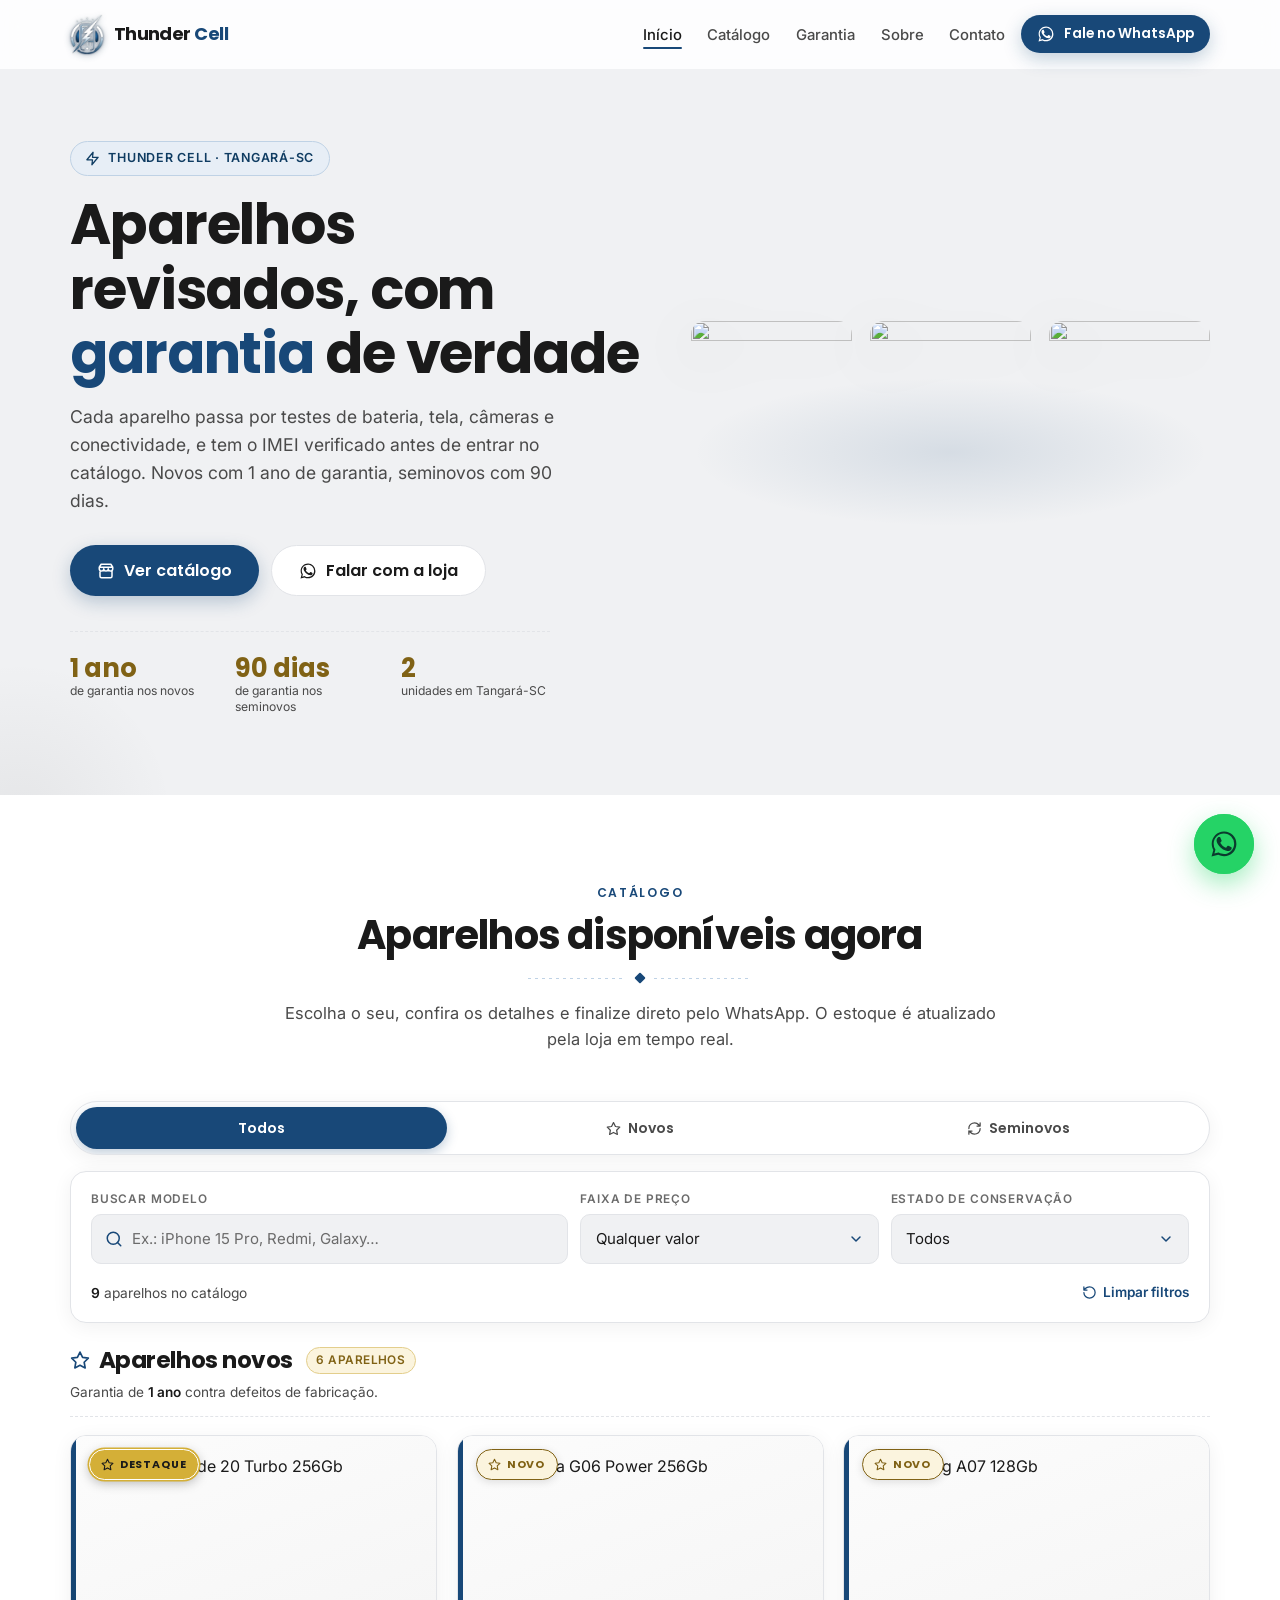
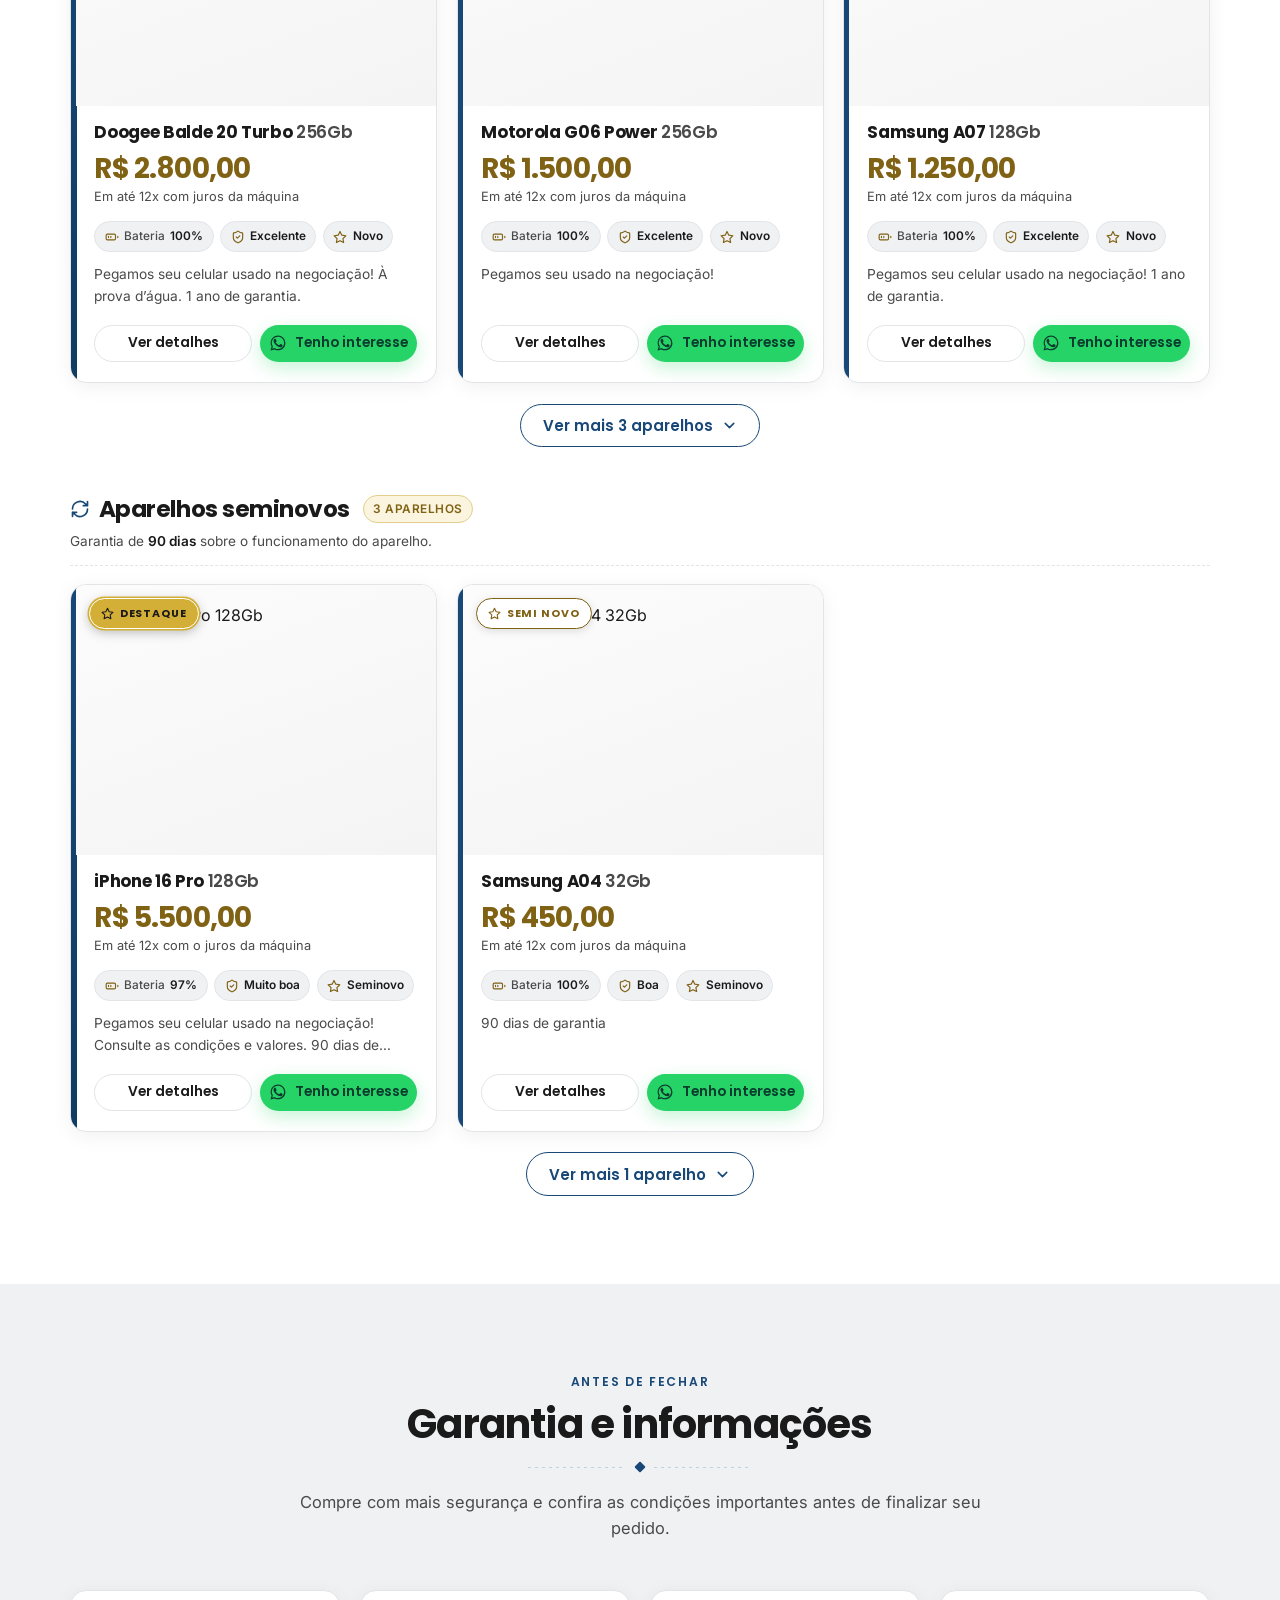
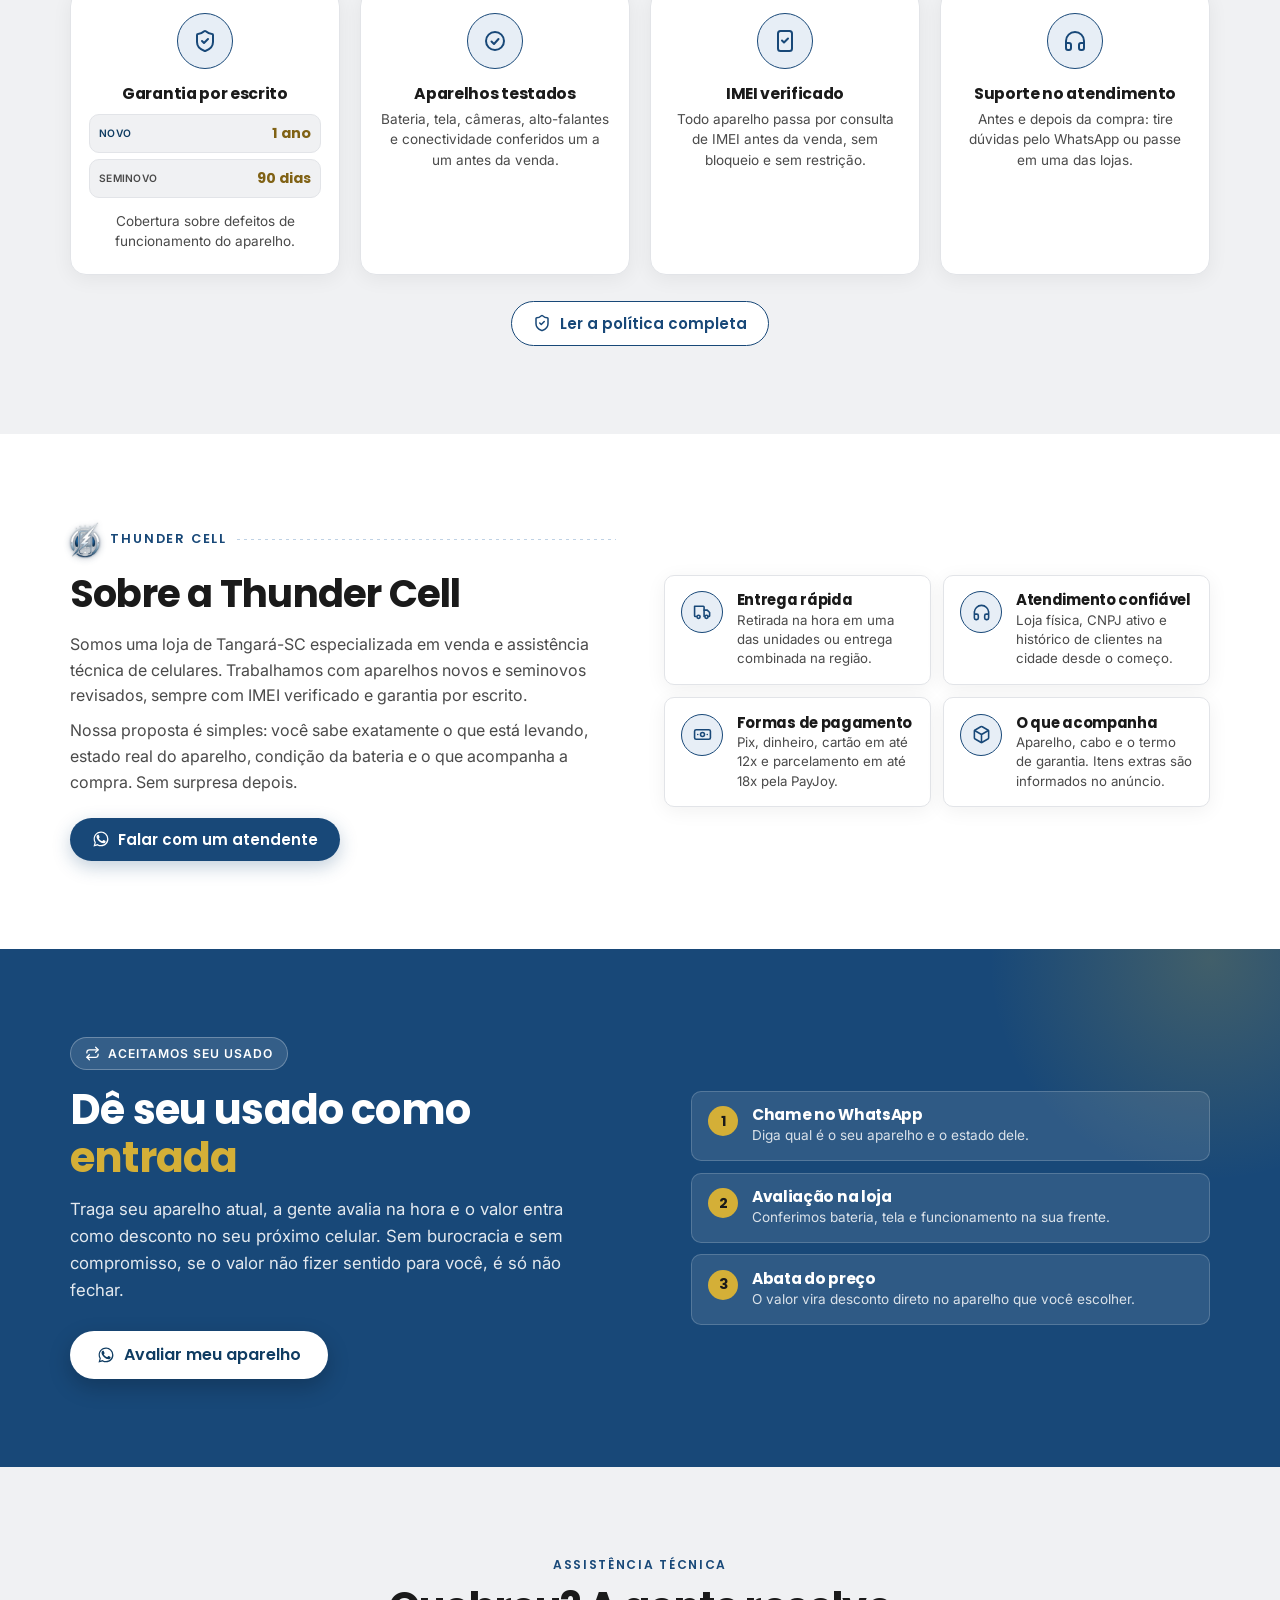
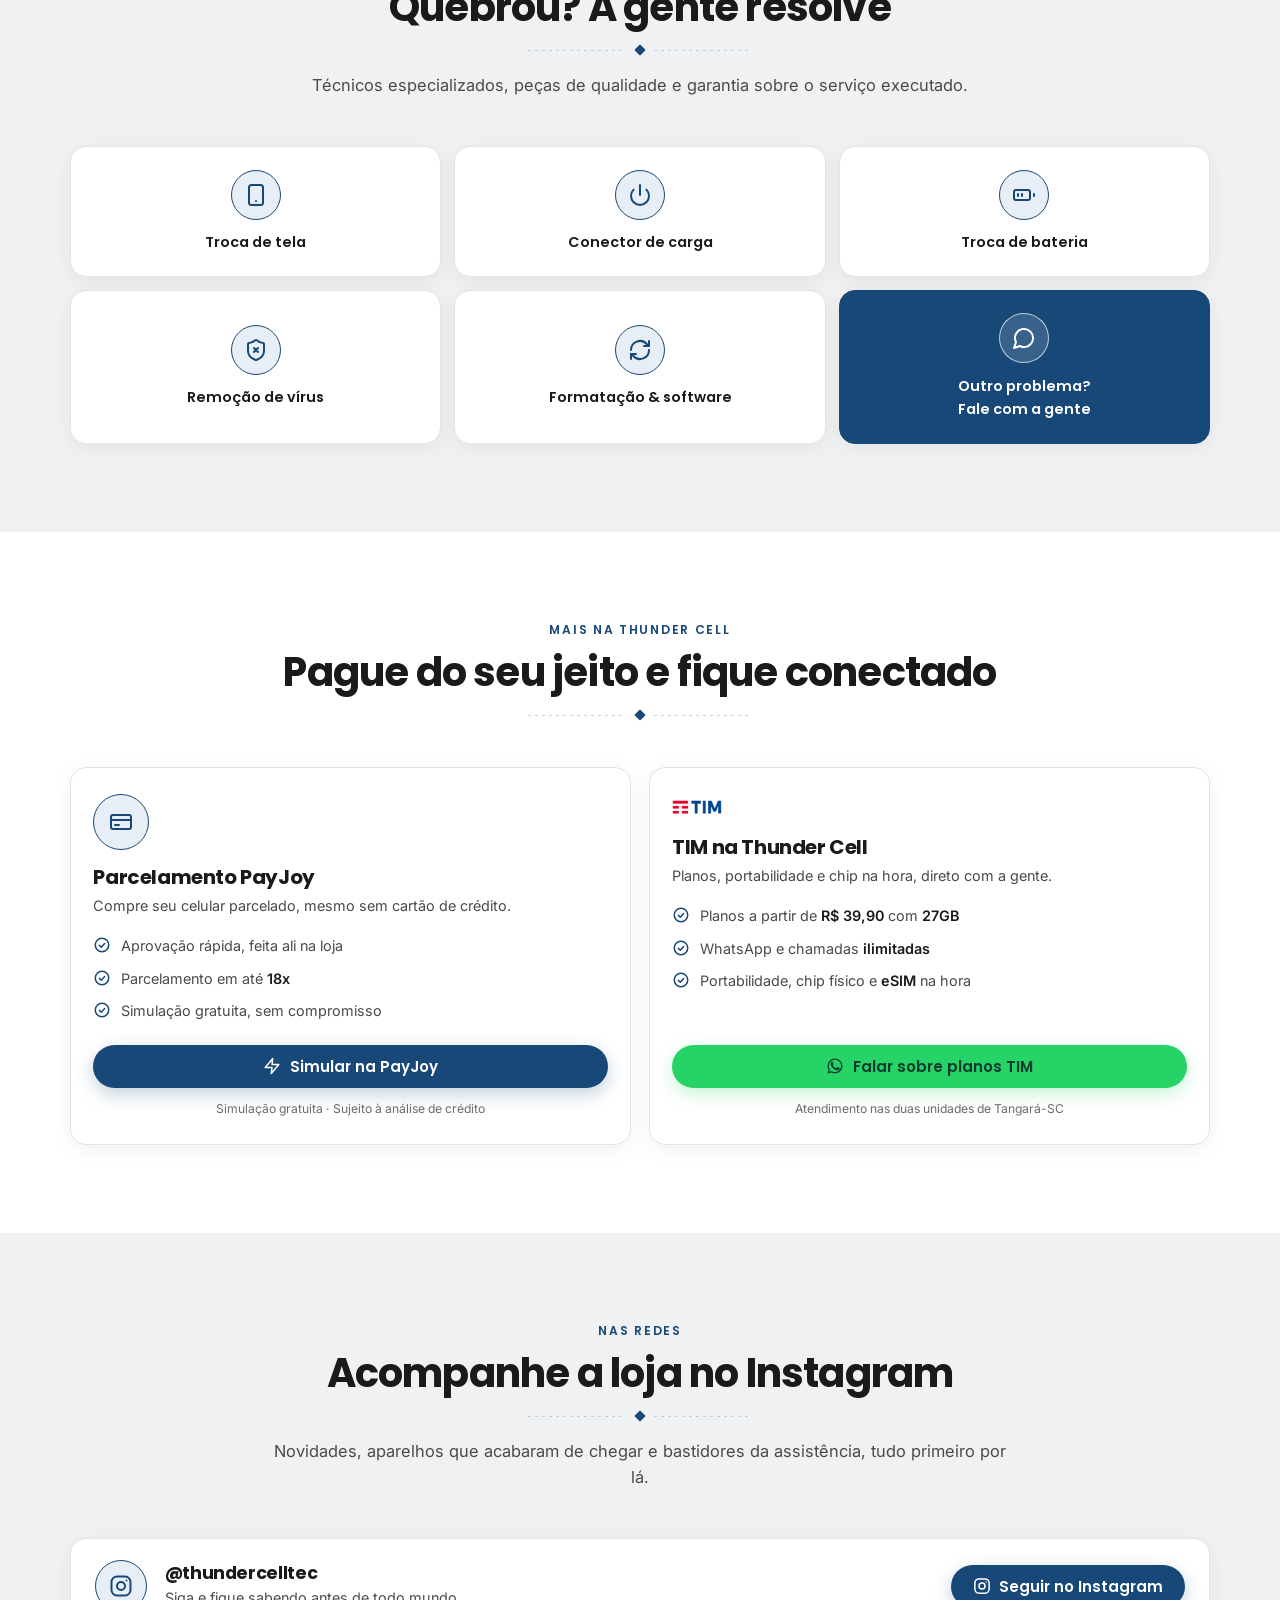
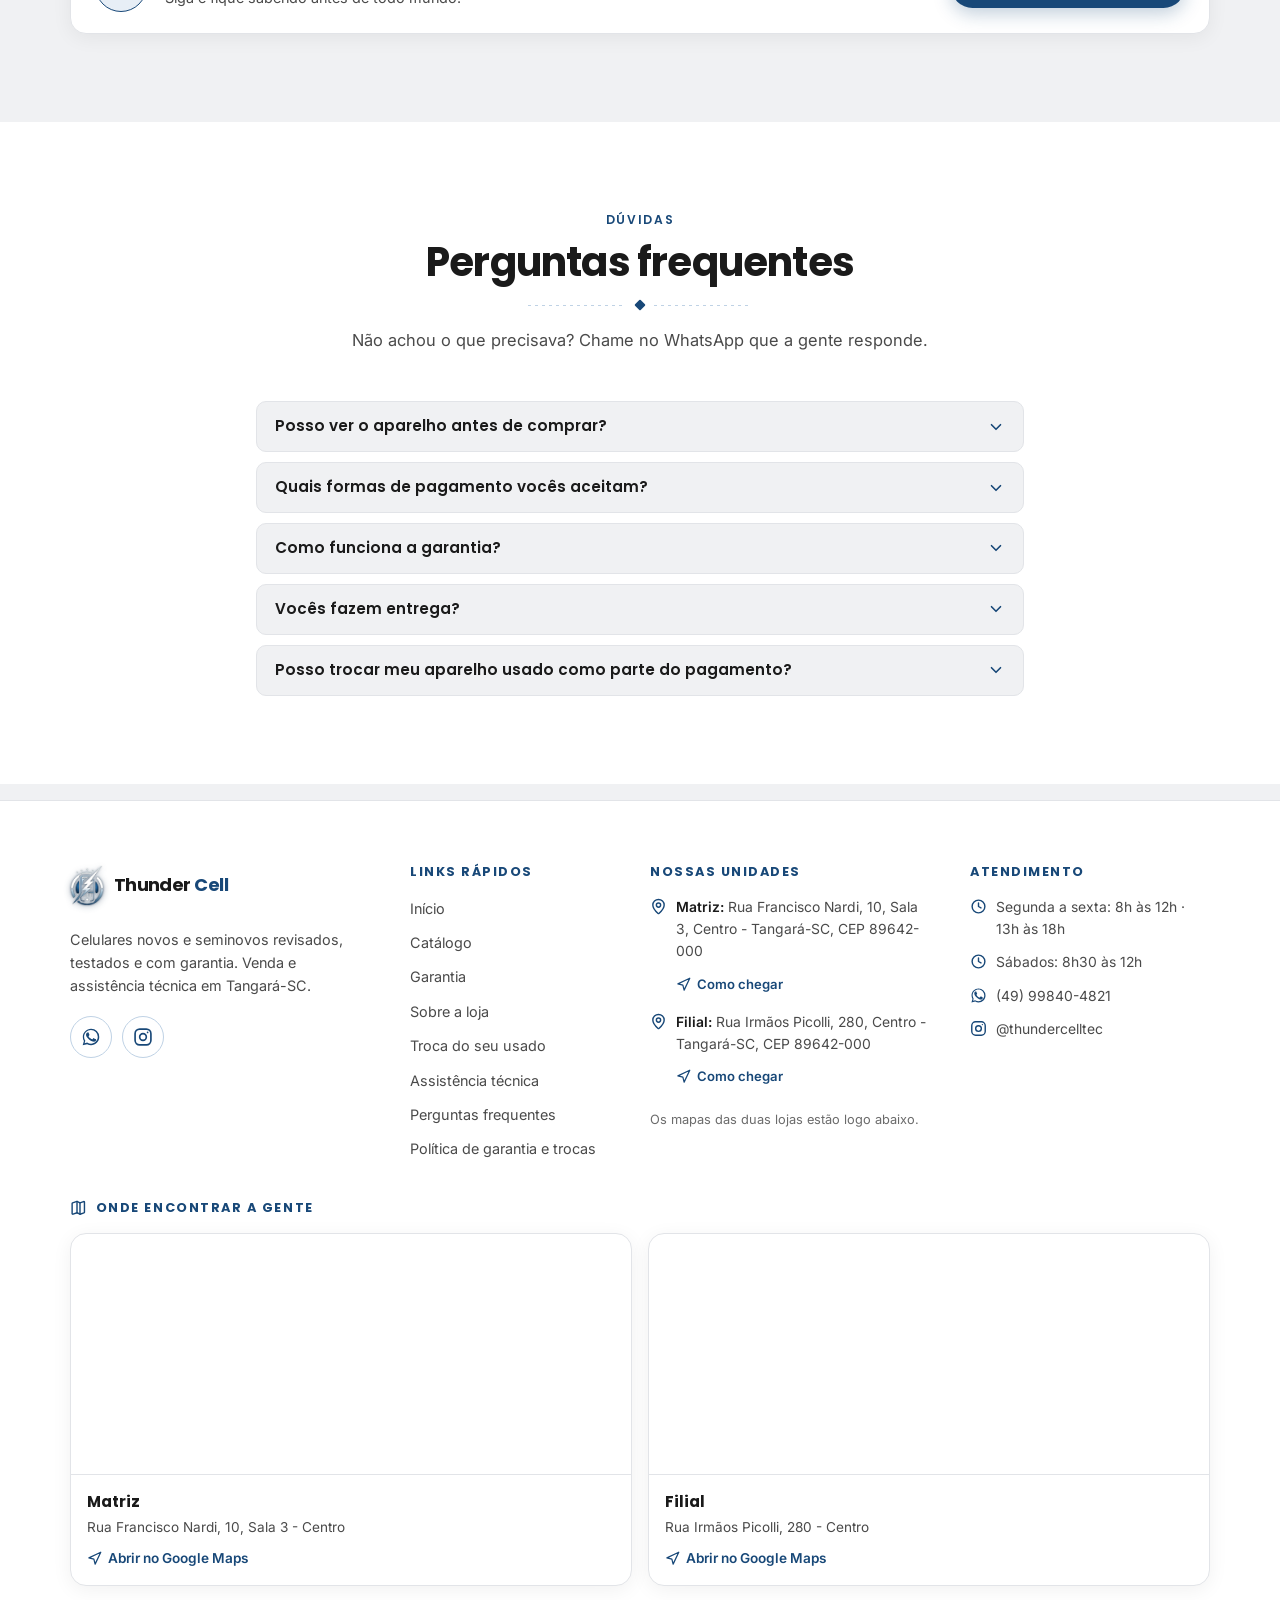
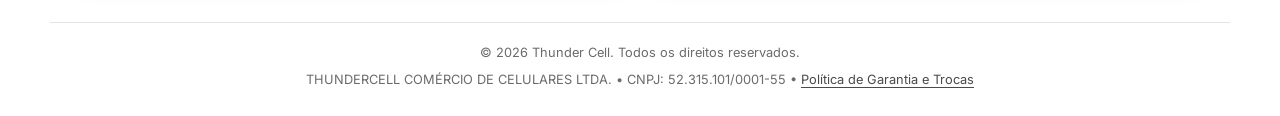
==== index.html @ 08b73479 "imagem aparecendo" ====
<!DOCTYPE html>
<html lang="pt-BR">
<head>
    <meta charset="UTF-8" />
    <meta name="viewport" content="width=device-width, initial-scale=1.0" />

    <!-- Google tag (gtag.js) — Google Analytics -->
    <script async src="https://www.googletagmanager.com/gtag/js?id=G-RCVMPJS6LT"></script>
    <script>
        window.dataLayer = window.dataLayer || [];
        function gtag(){dataLayer.push(arguments);}
        gtag('js', new Date());
        gtag('config', 'G-RCVMPJS6LT');
    </script>

    <title>Thunder Cell | Celulares novos e seminovos com garantia, Tangará-SC</title>
    <meta name="description" content="Catálogo da Thunder Cell: celulares novos com 1 ano de garantia e seminovos com 90 dias, todos testados e com IMEI verificado. Atendimento pelo WhatsApp em Tangará-SC." />
    <link rel="canonical" href="https://thundercell.netlify.app/" />

    <link rel="icon" type="image/png" href="assets/img/favicon.png" />
    <link rel="apple-touch-icon" href="assets/img/apple-touch-icon.png" />
    <meta name="theme-color" content="#184878" />

    <!-- Open Graph: preview do link ao compartilhar no WhatsApp/Instagram -->
    <meta property="og:type" content="website" />
    <meta property="og:url" content="https://thundercell.netlify.app/" />
    <meta property="og:title" content="Thunder Cell | Celulares novos e seminovos com garantia" />
    <meta property="og:description" content="Aparelhos testados um a um, com IMEI verificado e garantia: 1 ano nos novos, 90 dias nos seminovos. Tangará-SC." />
    <meta property="og:image" content="https://thundercell.netlify.app/assets/img/og-cover.jpg" />
    <meta property="og:image:width" content="1200" />
    <meta property="og:image:height" content="630" />
    <meta property="og:locale" content="pt_BR" />
    <meta property="og:site_name" content="Thunder Cell" />
    <meta name="twitter:card" content="summary_large_image" />

    <!-- Duas famílias apenas: Poppins nos títulos, Inter no texto de apoio.
         `display=swap` evita tela em branco enquanto a fonte baixa. -->
    <link rel="preconnect" href="https://fonts.googleapis.com" />
    <link rel="preconnect" href="https://fonts.gstatic.com" crossorigin />
    <link href="https://fonts.googleapis.com/css2?family=Poppins:wght@500;600;700&family=Inter:wght@400;500;600&display=swap" rel="stylesheet" />

    <link rel="stylesheet" href="assets/css/style.css" />

    <!-- Liga as animações de entrada. Fica inline e antes do CSS ser aplicado
         ao corpo para não haver "flash" — e, sem JavaScript, a classe nunca
         entra e todo o conteúdo aparece normalmente (ver `.js .reveal`). -->
    <script>document.documentElement.classList.add('js');</script>

    <!-- Dados estruturados (SEO local): as duas unidades da loja -->
    <script type="application/ld+json">
    {
        "@context": "https://schema.org",
        "@graph": [
            {
                "@type": "Store",
                "@id": "https://thundercell.netlify.app/#matriz",
                "name": "Thunder Cell - Matriz",
                "url": "https://thundercell.netlify.app/",
                "image": "https://thundercell.netlify.app/assets/img/logo.png",
                "logo": "https://thundercell.netlify.app/assets/img/logo.png",
                "telephone": "+5549998404821",
                "sameAs": ["https://www.instagram.com/thundercelltec"],
                "address": {
                    "@type": "PostalAddress",
                    "streetAddress": "Rua Francisco Nardi, 10, Sala 3, Centro",
                    "addressLocality": "Tangará",
                    "addressRegion": "SC",
                    "postalCode": "89642-000",
                    "addressCountry": "BR"
                },
                "openingHoursSpecification": [
                    { "@type": "OpeningHoursSpecification", "dayOfWeek": ["Monday", "Tuesday", "Wednesday", "Thursday", "Friday"], "opens": "08:00", "closes": "12:00" },
                    { "@type": "OpeningHoursSpecification", "dayOfWeek": ["Monday", "Tuesday", "Wednesday", "Thursday", "Friday"], "opens": "13:00", "closes": "18:00" },
                    { "@type": "OpeningHoursSpecification", "dayOfWeek": "Saturday", "opens": "08:30", "closes": "12:00" }
                ]
            },
            {
                "@type": "Store",
                "@id": "https://thundercell.netlify.app/#filial",
                "name": "Thunder Cell - Filial",
                "url": "https://thundercell.netlify.app/",
                "image": "https://thundercell.netlify.app/assets/img/logo.png",
                "logo": "https://thundercell.netlify.app/assets/img/logo.png",
                "telephone": "+5549998404821",
                "sameAs": ["https://www.instagram.com/thundercelltec"],
                "address": {
                    "@type": "PostalAddress",
                    "streetAddress": "Rua Irmãos Picolli, 280, Centro",
                    "addressLocality": "Tangará",
                    "addressRegion": "SC",
                    "postalCode": "89642-000",
                    "addressCountry": "BR"
                },
                "openingHoursSpecification": [
                    { "@type": "OpeningHoursSpecification", "dayOfWeek": ["Monday", "Tuesday", "Wednesday", "Thursday", "Friday"], "opens": "08:00", "closes": "12:00" },
                    { "@type": "OpeningHoursSpecification", "dayOfWeek": ["Monday", "Tuesday", "Wednesday", "Thursday", "Friday"], "opens": "13:00", "closes": "18:00" },
                    { "@type": "OpeningHoursSpecification", "dayOfWeek": "Saturday", "opens": "08:30", "closes": "12:00" }
                ]
            }
        ]
    }
    </script>

    <!-- Perguntas frequentes: habilita o resultado rico do Google.
         Precisa espelhar exatamente o texto visível da seção #faq. -->
    <script type="application/ld+json">
    {
        "@context": "https://schema.org",
        "@type": "FAQPage",
        "mainEntity": [
            {
                "@type": "Question",
                "name": "Posso ver o aparelho antes de comprar?",
                "acceptedAnswer": {
                    "@type": "Answer",
                    "text": "Pode, e a gente faz questão. Temos duas lojas no centro de Tangará: você testa o aparelho, confere a bateria, a tela e as câmeras antes de fechar. Se preferir, mande mensagem antes para separarmos o modelo que você quer ver."
                }
            },
            {
                "@type": "Question",
                "name": "Quais formas de pagamento vocês aceitam?",
                "acceptedAnswer": {
                    "@type": "Answer",
                    "text": "Pix, dinheiro e cartão em até 12x. Também trabalhamos com a PayJoy, que parcela em até 18x mesmo para quem não tem cartão de crédito, a aprovação é feita ali na loja."
                }
            },
            {
                "@type": "Question",
                "name": "Como funciona a garantia?",
                "acceptedAnswer": {
                    "@type": "Answer",
                    "text": "Aparelhos novos têm 1 ano de garantia contra defeitos de fabricação. Seminovos têm 90 dias sobre o funcionamento. Todo aparelho passa por testes e verificação de IMEI antes da venda."
                }
            },
            {
                "@type": "Question",
                "name": "Vocês fazem entrega?",
                "acceptedAnswer": {
                    "@type": "Answer",
                    "text": "Sim, entregamos em Tangará e região, combinamos o prazo e a forma no WhatsApp. Você também pode retirar na hora em qualquer uma das duas unidades."
                }
            },
            {
                "@type": "Question",
                "name": "Posso trocar meu aparelho usado como parte do pagamento?",
                "acceptedAnswer": {
                    "@type": "Answer",
                    "text": "Pode. A gente avalia seu aparelho na loja e o valor entra como desconto no novo. A avaliação é gratuita e sem compromisso."
                }
            }
        ]
    }
    </script>

    <!-- Dados estruturados dos produtos: gerados por scripts/build-catalog.js -->
    <!-- BUILD:JSONLD-START -->
    <script type="application/ld+json">
[
    {
        "@context": "https://schema.org",
        "@type": "Product",
        "name": "Doogee Balde 20 Turbo 256Gb",
        "description": "Pegamos seu celular usado na negociação! \nÀ prova d’água.\n1 ano de garantia.",
        "image": [
            "https://res.cloudinary.com/ecryyjxy/image/upload/e_background_removal/f_auto,q_auto,c_limit,w_1200/v1787315558/thundercell-produtos/ovgtqkvy4zrlqtvcyad9.jpg"
        ],
        "offers": {
            "@type": "Offer",
            "price": "2800.00",
            "priceCurrency": "BRL",
            "availability": "https://schema.org/InStock",
            "itemCondition": "https://schema.org/NewCondition",
            "url": "https://thundercell.netlify.app/#catalogo",
            "seller": {
                "@type": "Store",
                "name": "Thunder Cell"
            }
        }
    },
    {
        "@context": "https://schema.org",
        "@type": "Product",
        "name": "iPhone 16 Pro 128Gb",
        "description": "Pegamos seu celular usado na negociação! Consulte as condições e valores.\n90 dias de garantia.",
        "image": [
            "https://res.cloudinary.com/ecryyjxy/image/upload/e_background_removal/f_auto,q_auto,c_limit,w_1200/v1787314554/thundercell-produtos/vrcx2x9p2zb4weoyshtj.jpg"
        ],
        "offers": {
            "@type": "Offer",
            "price": "5500.00",
            "priceCurrency": "BRL",
            "availability": "https://schema.org/InStock",
            "itemCondition": "https://schema.org/UsedCondition",
            "url": "https://thundercell.netlify.app/#catalogo",
            "seller": {
                "@type": "Store",
                "name": "Thunder Cell"
            }
        }
    },
    {
        "@context": "https://schema.org",
        "@type": "Product",
        "name": "Motorola G06 Power 256Gb",
        "description": "Pegamos seu usado na negociação!",
        "image": [
            "https://res.cloudinary.com/ecryyjxy/image/upload/e_background_removal/f_auto,q_auto,c_limit,w_1200/v1787667707/thundercell-produtos/eoe1tffzoqmo02j9f52b.webp"
        ],
        "offers": {
            "@type": "Offer",
            "price": "1500.00",
            "priceCurrency": "BRL",
            "availability": "https://schema.org/InStock",
            "itemCondition": "https://schema.org/NewCondition",
            "url": "https://thundercell.netlify.app/#catalogo",
            "seller": {
                "@type": "Store",
                "name": "Thunder Cell"
            }
        }
    },
    {
        "@context": "https://schema.org",
        "@type": "Product",
        "name": "Samsung A04 32Gb",
        "description": "90 dias de garantia",
        "image": [
            "https://res.cloudinary.com/ecryyjxy/image/upload/e_background_removal/f_auto,q_auto,c_limit,w_1200/v1787316227/thundercell-produtos/lowvi8ysrwihzw2f0idw.jpg"
        ],
        "offers": {
            "@type": "Offer",
            "price": "450.00",
            "priceCurrency": "BRL",
            "availability": "https://schema.org/InStock",
            "itemCondition": "https://schema.org/UsedCondition",
            "url": "https://thundercell.netlify.app/#catalogo",
            "seller": {
                "@type": "Store",
                "name": "Thunder Cell"
            }
        }
    },
    {
        "@context": "https://schema.org",
        "@type": "Product",
        "name": "Motorola One Fusion 128",
        "description": "90 dias de garantia.",
        "image": [
            "https://res.cloudinary.com/ecryyjxy/image/upload/e_background_removal/f_auto,q_auto,c_limit,w_1200/v1787316140/thundercell-produtos/dpmebfjjrgp3ijnx8bqd.jpg"
        ],
        "offers": {
            "@type": "Offer",
            "price": "700.00",
            "priceCurrency": "BRL",
            "availability": "https://schema.org/InStock",
            "itemCondition": "https://schema.org/UsedCondition",
            "url": "https://thundercell.netlify.app/#catalogo",
            "seller": {
                "@type": "Store",
                "name": "Thunder Cell"
            }
        }
    },
    {
        "@context": "https://schema.org",
        "@type": "Product",
        "name": "Samsung A07 128Gb",
        "description": "Pegamos seu celular usado na negociação!\n1 ano de garantia.",
        "image": [
            "https://res.cloudinary.com/ecryyjxy/image/upload/e_background_removal/f_auto,q_auto,c_limit,w_1200/v1787316003/thundercell-produtos/t9g3jwinglt903cwzey3.jpg"
        ],
        "offers": {
            "@type": "Offer",
            "price": "1250.00",
            "priceCurrency": "BRL",
            "availability": "https://schema.org/InStock",
            "itemCondition": "https://schema.org/NewCondition",
            "url": "https://thundercell.netlify.app/#catalogo",
            "seller": {
                "@type": "Store",
                "name": "Thunder Cell"
            }
        }
    },
    {
        "@context": "https://schema.org",
        "@type": "Product",
        "name": "Samsung A17 128Gb",
        "description": "Pegamos seu celular usado na negociação!\n1 ano de garantia.",
        "image": [
            "https://res.cloudinary.com/ecryyjxy/image/upload/e_background_removal/f_auto,q_auto,c_limit,w_1200/v1787315923/thundercell-produtos/nzvdchkg1teldbdi2o8q.jpg"
        ],
        "offers": {
            "@type": "Offer",
            "price": "1500.00",
            "priceCurrency": "BRL",
            "availability": "https://schema.org/InStock",
            "itemCondition": "https://schema.org/NewCondition",
            "url": "https://thundercell.netlify.app/#catalogo",
            "seller": {
                "@type": "Store",
                "name": "Thunder Cell"
            }
        }
    },
    {
        "@context": "https://schema.org",
        "@type": "Product",
        "name": "Redmi A7 Pro 128Gb",
        "description": "Pegamos seu celular usado na negociação!\n1 ano de garantia.",
        "image": [
            "https://res.cloudinary.com/ecryyjxy/image/upload/e_background_removal/f_auto,q_auto,c_limit,w_1200/v1787315798/thundercell-produtos/blbdfakeld00bnufreg7.webp"
        ],
        "offers": {
            "@type": "Offer",
            "price": "1450.00",
            "priceCurrency": "BRL",
            "availability": "https://schema.org/InStock",
            "itemCondition": "https://schema.org/NewCondition",
            "url": "https://thundercell.netlify.app/#catalogo",
            "seller": {
                "@type": "Store",
                "name": "Thunder Cell"
            }
        }
    },
    {
        "@context": "https://schema.org",
        "@type": "Product",
        "name": "Redmi 15 256Gb",
        "description": "Pegamos seu celular usado na negociação!\n1 ano de garantia.",
        "image": [
            "https://res.cloudinary.com/ecryyjxy/image/upload/e_background_removal/f_auto,q_auto,c_limit,w_1200/v1787314392/thundercell-produtos/m01fmj32exoerpbiinde.jpg"
        ],
        "offers": {
            "@type": "Offer",
            "price": "2000.00",
            "priceCurrency": "BRL",
            "availability": "https://schema.org/InStock",
            "itemCondition": "https://schema.org/NewCondition",
            "url": "https://thundercell.netlify.app/#catalogo",
            "seller": {
                "@type": "Store",
                "name": "Thunder Cell"
            }
        }
    }
]
    </script>
<!-- BUILD:JSONLD-END -->
</head>
<body>

<a class="skip-link" href="#catalogo">Pular para o catálogo</a>

<!-- =====================================================================
     Biblioteca de ícones em SVG (contorno).
     Ficam inline para não depender de nenhuma CDN de fonte de ícones:
     menos requisições, menos peso e o ícone nunca "pisca" antes de carregar.
     Uso: <svg class="icon"><use href="#i-nome"></use></svg>
     ===================================================================== -->
<svg xmlns="http://www.w3.org/2000/svg" style="display:none" aria-hidden="true">
    <defs>
        <!-- Todos os ícones herdam o traço; a cor vem do CSS (currentColor) -->
        <g id="stroke-defaults"></g>
    </defs>
    <symbol id="i-bolt" viewBox="0 0 24 24" fill="none" stroke="currentColor" stroke-width="2" stroke-linecap="round" stroke-linejoin="round"><path d="M13 2 3 14h9l-1 8 10-12h-9l1-8Z"/></symbol>
    <symbol id="i-menu" viewBox="0 0 24 24" fill="none" stroke="currentColor" stroke-width="2" stroke-linecap="round"><path d="M4 6h16M4 12h16M4 18h16"/></symbol>
    <symbol id="i-close" viewBox="0 0 24 24" fill="none" stroke="currentColor" stroke-width="2" stroke-linecap="round"><path d="M18 6 6 18M6 6l12 12"/></symbol>
    <symbol id="i-search" viewBox="0 0 24 24" fill="none" stroke="currentColor" stroke-width="2" stroke-linecap="round" stroke-linejoin="round"><circle cx="11" cy="11" r="8"/><path d="m21 21-4.3-4.3"/></symbol>
    <symbol id="i-search-x" viewBox="0 0 24 24" fill="none" stroke="currentColor" stroke-width="1.8" stroke-linecap="round" stroke-linejoin="round"><circle cx="11" cy="11" r="8"/><path d="m13.5 8.5-5 5M8.5 8.5l5 5M21 21l-4.3-4.3"/></symbol>
    <symbol id="i-star" viewBox="0 0 24 24" fill="none" stroke="currentColor" stroke-width="2" stroke-linecap="round" stroke-linejoin="round"><path d="M12 2.5 15.1 8.8l6.9 1-5 4.9 1.2 6.8-6.2-3.2-6.2 3.2L7 14.7l-5-4.9 6.9-1L12 2.5Z"/></symbol>
    <symbol id="i-battery" viewBox="0 0 24 24" fill="none" stroke="currentColor" stroke-width="2" stroke-linecap="round" stroke-linejoin="round"><rect x="2" y="7" width="16" height="10" rx="2"/><path d="M22 11v2M6 11v2M10 11v2"/></symbol>
    <symbol id="i-shield" viewBox="0 0 24 24" fill="none" stroke="currentColor" stroke-width="2" stroke-linecap="round" stroke-linejoin="round"><path d="M20 13c0 5-3.5 7.5-7.66 8.95a1 1 0 0 1-.67 0C7.5 20.5 4 18 4 13V6a1 1 0 0 1 1-1c2 0 4.5-1.2 6.24-2.72a1.17 1.17 0 0 1 1.52 0C14.51 3.81 17 5 19 5a1 1 0 0 1 1 1Z"/><path d="m9 12 2 2 4-4"/></symbol>
    <symbol id="i-clock" viewBox="0 0 24 24" fill="none" stroke="currentColor" stroke-width="2" stroke-linecap="round" stroke-linejoin="round"><circle cx="12" cy="12" r="9"/><path d="M12 7v5l3.5 2"/></symbol>
    <symbol id="i-pin" viewBox="0 0 24 24" fill="none" stroke="currentColor" stroke-width="2" stroke-linecap="round" stroke-linejoin="round"><path d="M20 10c0 5-5.5 10.2-7.4 11.8a1 1 0 0 1-1.2 0C9.5 20.2 4 15 4 10a8 8 0 0 1 16 0Z"/><circle cx="12" cy="10" r="3"/></symbol>
    <symbol id="i-route" viewBox="0 0 24 24" fill="none" stroke="currentColor" stroke-width="2" stroke-linecap="round" stroke-linejoin="round"><path d="M3 11 22 2l-9 19-2-8-8-2Z"/></symbol>
    <symbol id="i-check" viewBox="0 0 24 24" fill="none" stroke="currentColor" stroke-width="2" stroke-linecap="round" stroke-linejoin="round"><circle cx="12" cy="12" r="9"/><path d="m8.5 12.5 2.5 2.5 4.5-5"/></symbol>
    <symbol id="i-image" viewBox="0 0 24 24" fill="none" stroke="currentColor" stroke-width="1.8" stroke-linecap="round" stroke-linejoin="round"><rect x="3" y="3" width="18" height="18" rx="2"/><circle cx="9" cy="9" r="1.6"/><path d="m21 15-3.1-3.1a2 2 0 0 0-2.8 0L6 21"/></symbol>
    <symbol id="i-box" viewBox="0 0 24 24" fill="none" stroke="currentColor" stroke-width="2" stroke-linecap="round" stroke-linejoin="round"><path d="M21 8a2 2 0 0 0-1-1.73l-7-4a2 2 0 0 0-2 0l-7 4A2 2 0 0 0 3 8v8a2 2 0 0 0 1 1.73l7 4a2 2 0 0 0 2 0l7-4A2 2 0 0 0 21 16Z"/><path d="m3.3 7 8.7 5 8.7-5M12 22V12"/></symbol>
    <symbol id="i-card" viewBox="0 0 24 24" fill="none" stroke="currentColor" stroke-width="2" stroke-linecap="round" stroke-linejoin="round"><rect x="2" y="5" width="20" height="14" rx="2"/><path d="M2 10h20M6 15h4"/></symbol>
    <!-- IMEI verificado: aparelho com o "confere" dentro da tela -->
    <!-- Setas trocando de lugar: seção de troca/entrada de usado -->
    <symbol id="i-troca" viewBox="0 0 24 24" fill="none" stroke="currentColor" stroke-width="2" stroke-linecap="round" stroke-linejoin="round"><path d="m17 2 4 4-4 4"/><path d="M3 11v-1a4 4 0 0 1 4-4h14"/><path d="m7 22-4-4 4-4"/><path d="M21 13v1a4 4 0 0 1-4 4H3"/></symbol>
    <symbol id="i-mapa" viewBox="0 0 24 24" fill="none" stroke="currentColor" stroke-width="2" stroke-linecap="round" stroke-linejoin="round"><path d="M14.1 4.1 9.9 2 3.6 4.1a1 1 0 0 0-.6.9v14a1 1 0 0 0 1.3 1L9.9 18l4.2 2.1 5.6-2a1 1 0 0 0 .7-.9V3.2a1 1 0 0 0-1.3-1L14.1 4.1Z"/><path d="M9.9 2v16M14.1 4v16"/></symbol>
    <symbol id="i-chevron" viewBox="0 0 24 24" fill="none" stroke="currentColor" stroke-width="2.2" stroke-linecap="round" stroke-linejoin="round"><path d="m6 9 6 6 6-6"/></symbol>
    <symbol id="i-ajuda" viewBox="0 0 24 24" fill="none" stroke="currentColor" stroke-width="2" stroke-linecap="round" stroke-linejoin="round"><circle cx="12" cy="12" r="9"/><path d="M9.4 9.4a2.7 2.7 0 0 1 5.2.9c0 1.8-2.6 2.7-2.6 2.7"/><path d="M12 17h.01"/></symbol>
    <!-- Sino: usado no CTA "Avise-me quando chegar" dos esgotados -->
    <symbol id="i-bell" viewBox="0 0 24 24" fill="none" stroke="currentColor" stroke-width="2" stroke-linecap="round" stroke-linejoin="round"><path d="M18 8a6 6 0 0 0-12 0c0 7-3 9-3 9h18s-3-2-3-9"/><path d="M13.7 21a2 2 0 0 1-3.4 0"/></symbol>
    <symbol id="i-imei" viewBox="0 0 24 24" fill="none" stroke="currentColor" stroke-width="2" stroke-linecap="round" stroke-linejoin="round"><rect x="5" y="2" width="14" height="20" rx="2.5"/><path d="m9 11.5 2 2 4-4"/></symbol>
    <symbol id="i-headset" viewBox="0 0 24 24" fill="none" stroke="currentColor" stroke-width="2" stroke-linecap="round" stroke-linejoin="round"><path d="M3 14h3a2 2 0 0 1 2 2v3a2 2 0 0 1-2 2H5a2 2 0 0 1-2-2v-7a9 9 0 0 1 18 0v7a2 2 0 0 1-2 2h-1a2 2 0 0 1-2-2v-3a2 2 0 0 1 2-2h3"/></symbol>
    <symbol id="i-phone" viewBox="0 0 24 24" fill="none" stroke="currentColor" stroke-width="2" stroke-linecap="round" stroke-linejoin="round"><rect x="5" y="2" width="14" height="20" rx="2.5"/><path d="M12 18h.01"/></symbol>
    <symbol id="i-wrench" viewBox="0 0 24 24" fill="none" stroke="currentColor" stroke-width="2" stroke-linecap="round" stroke-linejoin="round"><path d="M14.7 6.3a1 1 0 0 0 0 1.4l1.6 1.6a1 1 0 0 0 1.4 0l3.77-3.77a6 6 0 0 1-7.94 7.94l-6.91 6.91a2.12 2.12 0 0 1-3-3l6.91-6.91a6 6 0 0 1 7.94-7.94l-3.76 3.76Z"/></symbol>
    <symbol id="i-power" viewBox="0 0 24 24" fill="none" stroke="currentColor" stroke-width="2" stroke-linecap="round" stroke-linejoin="round"><path d="M12 2v10M18.4 6.6a9 9 0 1 1-12.8 0"/></symbol>
    <symbol id="i-virus" viewBox="0 0 24 24" fill="none" stroke="currentColor" stroke-width="2" stroke-linecap="round" stroke-linejoin="round"><path d="M20 13c0 5-3.5 7.5-7.66 8.95a1 1 0 0 1-.67 0C7.5 20.5 4 18 4 13V6a1 1 0 0 1 1-1c2 0 4.5-1.2 6.24-2.72a1.17 1.17 0 0 1 1.52 0C14.51 3.81 17 5 19 5a1 1 0 0 1 1 1Z"/><path d="M10 10l4 4M14 10l-4 4"/></symbol>
    <symbol id="i-refresh" viewBox="0 0 24 24" fill="none" stroke="currentColor" stroke-width="2" stroke-linecap="round" stroke-linejoin="round"><path d="M3 12a9 9 0 0 1 15.7-6L21 8M21 3v5h-5M21 12a9 9 0 0 1-15.7 6L3 16M3 21v-5h5"/></symbol>
    <symbol id="i-chat" viewBox="0 0 24 24" fill="none" stroke="currentColor" stroke-width="2" stroke-linecap="round" stroke-linejoin="round"><path d="M7.9 20A9 9 0 1 0 4 16.1L2 22Z"/></symbol>
    <symbol id="i-arrow-left" viewBox="0 0 24 24" fill="none" stroke="currentColor" stroke-width="2" stroke-linecap="round" stroke-linejoin="round"><path d="m12 19-7-7 7-7M19 12H5"/></symbol>
    <symbol id="i-rotate" viewBox="0 0 24 24" fill="none" stroke="currentColor" stroke-width="2" stroke-linecap="round" stroke-linejoin="round"><path d="M3 12a9 9 0 1 0 9-9 9.7 9.7 0 0 0-6.7 2.7L3 8M3 3v5h5"/></symbol>
    <symbol id="i-alert" viewBox="0 0 24 24" fill="none" stroke="currentColor" stroke-width="2" stroke-linecap="round" stroke-linejoin="round"><circle cx="12" cy="12" r="9"/><path d="M12 8v4.5M12 16h.01"/></symbol>
    <symbol id="i-award" viewBox="0 0 24 24" fill="none" stroke="currentColor" stroke-width="2" stroke-linecap="round" stroke-linejoin="round"><circle cx="12" cy="8" r="6"/><path d="m15.5 12.9 1.5 9.1-5-3-5 3 1.5-9.1"/></symbol>
    <symbol id="i-store" viewBox="0 0 24 24" fill="none" stroke="currentColor" stroke-width="2" stroke-linecap="round" stroke-linejoin="round"><path d="m3 7 2.5-4h13L21 7M4 11v8a2 2 0 0 0 2 2h12a2 2 0 0 0 2-2v-8M3 7h18v2a3 3 0 0 1-6 0 3 3 0 0 1-6 0 3 3 0 0 1-6 0V7Z"/></symbol>
    <symbol id="i-money" viewBox="0 0 24 24" fill="none" stroke="currentColor" stroke-width="2" stroke-linecap="round" stroke-linejoin="round"><rect x="2" y="6" width="20" height="12" rx="2"/><circle cx="12" cy="12" r="2.5"/><path d="M6 12h.01M18 12h.01"/></symbol>
    <symbol id="i-truck" viewBox="0 0 24 24" fill="none" stroke="currentColor" stroke-width="2" stroke-linecap="round" stroke-linejoin="round"><path d="M14 17V5a1 1 0 0 0-1-1H2v12a1 1 0 0 0 1 1h1"/><path d="M14 9h4l3 3v4a1 1 0 0 1-1 1h-1"/><circle cx="7" cy="17.5" r="2"/><circle cx="17" cy="17.5" r="2"/></symbol>
    <symbol id="i-signal" viewBox="0 0 24 24" fill="none" stroke="currentColor" stroke-width="2" stroke-linecap="round" stroke-linejoin="round"><path d="M4.9 19.1a10 10 0 0 1 0-14.2M19.1 4.9a10 10 0 0 1 0 14.2M7.8 16.2a6 6 0 0 1 0-8.4M16.2 7.8a6 6 0 0 1 0 8.4"/><circle cx="12" cy="12" r="2"/></symbol>
    <symbol id="i-sliders" viewBox="0 0 24 24" fill="none" stroke="currentColor" stroke-width="2" stroke-linecap="round"><path d="M3 6h18M7 12h10M11 18h2"/></symbol>
    <!-- Marcas: preenchidas, porque o traço descaracterizaria o logotipo -->
    <symbol id="i-whatsapp" viewBox="0 0 24 24" fill="currentColor"><path d="M17.47 14.38c-.3-.15-1.75-.86-2.02-.96-.27-.1-.47-.15-.67.15-.2.3-.77.96-.94 1.16-.17.2-.35.22-.64.08-.3-.15-1.25-.46-2.38-1.47-.88-.78-1.47-1.75-1.64-2.05-.17-.3-.02-.46.13-.6.13-.13.3-.35.45-.52.15-.17.2-.3.3-.5.1-.2.05-.37-.02-.52-.08-.15-.67-1.6-.92-2.2-.24-.58-.49-.5-.67-.5h-.57c-.2 0-.52.07-.79.37-.27.3-1.04 1.02-1.04 2.47s1.07 2.87 1.22 3.07c.15.2 2.1 3.2 5.08 4.49.71.3 1.26.49 1.7.63.71.22 1.36.19 1.87.12.57-.09 1.75-.72 2-1.41.25-.7.25-1.28.17-1.41-.07-.13-.27-.2-.57-.35Z"/><path d="M12.04 2C6.6 2 2.18 6.42 2.18 11.86c0 1.74.46 3.44 1.32 4.94L2 22l5.34-1.4a9.83 9.83 0 0 0 4.7 1.2h.01c5.44 0 9.86-4.42 9.86-9.86A9.8 9.8 0 0 0 19 4.86 9.8 9.8 0 0 0 12.04 2Zm0 18.05c-1.5 0-2.97-.4-4.25-1.16l-.3-.18-3.17.83.85-3.09-.2-.32a8.18 8.18 0 0 1-1.25-4.37c0-4.52 3.68-8.2 8.2-8.2 2.19 0 4.25.86 5.8 2.41a8.15 8.15 0 0 1 2.4 5.8c0 4.52-3.68 8.28-8.08 8.28Z"/></symbol>
    <symbol id="i-instagram" viewBox="0 0 24 24" fill="none" stroke="currentColor" stroke-width="2" stroke-linecap="round" stroke-linejoin="round"><rect x="2.5" y="2.5" width="19" height="19" rx="5.5"/><circle cx="12" cy="12" r="4"/><path d="M17.5 6.5h.01"/></symbol>
</svg>

<!-- =====================================================================
     CABEÇALHO
     ===================================================================== -->
<header class="header" id="header">
    <div class="container header__inner">
        <a class="brand" href="#topo" aria-label="Thunder Cell — início">
            <img class="brand__logo" src="assets/img/logo.png" alt="" width="331" height="400" />
            <span class="brand__name">Thunder <em>Cell</em></span>
        </a>

        <nav class="nav" aria-label="Navegação principal">
            <ul class="nav__list">
                <li><a class="nav__link" href="#topo">Início</a></li>
                <li><a class="nav__link" href="#catalogo">Catálogo</a></li>
                <li><a class="nav__link" href="#garantia">Garantia</a></li>
                <li><a class="nav__link" href="#sobre">Sobre</a></li>
                <li><a class="nav__link" href="#contato">Contato</a></li>
            </ul>
        </nav>

        <!-- CTA fixo: acompanha o header sticky, então nunca sai da tela -->
        <a class="btn btn--primary btn--sm header__cta" data-wa href="https://wa.me/5549998404821">
            <svg class="icon" aria-hidden="true"><use href="#i-whatsapp"></use></svg>
            Fale no WhatsApp
        </a>

        <button class="nav-toggle" id="navToggle" type="button" aria-expanded="false" aria-controls="navMobile" aria-label="Abrir menu">
            <svg class="icon icon--menu" aria-hidden="true"><use href="#i-menu"></use></svg>
            <svg class="icon icon--close" aria-hidden="true"><use href="#i-close"></use></svg>
        </button>
    </div>

    <div class="nav-mobile" id="navMobile">
        <a href="#topo">Início</a>
        <a href="#catalogo">Catálogo</a>
        <a href="#garantia">Garantia</a>
        <a href="#sobre">Sobre</a>
        <a href="#contato">Contato</a>
        <a class="btn btn--primary btn--block" data-wa href="https://wa.me/5549998404821">
            <svg class="icon" aria-hidden="true"><use href="#i-whatsapp"></use></svg>
            Fale no WhatsApp
        </a>
    </div>
</header>

<main id="topo">

    <!-- =================================================================
         HERO
         ================================================================= -->
    <section class="hero">
        <span class="blob blob--accent blob--a" aria-hidden="true"></span>
        <span class="blob blob--ink blob--b" aria-hidden="true"></span>

        <div class="container hero__inner">
            <div class="hero__text reveal">
                <span class="hero__eyebrow">
                    <svg class="icon" aria-hidden="true"><use href="#i-bolt"></use></svg>
                    Thunder Cell · Tangará-SC
                </span>

                <h1 class="hero__title">Aparelhos revisados, com <span>garantia</span> de verdade</h1>

                <p class="hero__copy">
                    Cada aparelho passa por testes de bateria, tela, câmeras e conectividade,
                    e tem o IMEI verificado antes de entrar no catálogo. Novos com 1 ano de
                    garantia, seminovos com 90 dias.
                </p>

                <div class="hero__actions">
                    <a class="btn btn--primary btn--lg" href="#catalogo">
                        <svg class="icon" aria-hidden="true"><use href="#i-store"></use></svg>
                        Ver catálogo
                    </a>
                    <a class="btn btn--ghost btn--lg" data-wa href="https://wa.me/5549998404821">
                        <svg class="icon" aria-hidden="true"><use href="#i-whatsapp"></use></svg>
                        Falar com a loja
                    </a>
                </div>

                <div class="hero__proof">
                    <div class="hero__proof-item">
                        <span class="hero__proof-num" data-garantia="Novo">1 ano</span>
                        <span class="hero__proof-label">de garantia nos novos</span>
                    </div>
                    <div class="hero__proof-item">
                        <span class="hero__proof-num" data-garantia="Seminovo">90 dias</span>
                        <span class="hero__proof-label">de garantia nos seminovos</span>
                    </div>
                    <div class="hero__proof-item">
                        <span class="hero__proof-num">2</span>
                        <span class="hero__proof-label">unidades em Tangará-SC</span>
                    </div>
                </div>
            </div>

            <!-- Fotos do banner: cadastradas em /admin > Banner inicial e
                 guardadas em config/heroFotos. O bloco abaixo é pré-renderizado
                 no deploy e atualizado pelo main.js quando o banco responde. -->
            <div class="hero__gallery reveal" id="heroGallery" style="--delay: 120ms" aria-hidden="true">
                <!-- BUILD:HERO-START -->
<img class="hero__phone" src="https://res.cloudinary.com/ecryyjxy/image/upload/e_background_removal/f_auto,q_auto,c_limit,w_600/v1787311414/thundercell-produtos/tbarjclieegtl8mdcsyd.png" alt="" width="400" height="533" fetchpriority="high" decoding="async" />
<img class="hero__phone" src="https://res.cloudinary.com/ecryyjxy/image/upload/e_background_removal/f_auto,q_auto,c_limit,w_600/v1787311566/thundercell-produtos/ifsctdtklo9w2rpkiztg.png" alt="" width="400" height="533" loading="lazy" decoding="async" />
<img class="hero__phone" src="https://res.cloudinary.com/ecryyjxy/image/upload/e_background_removal/f_auto,q_auto,c_limit,w_600/v1787311604/thundercell-produtos/ovb4cufpdmfzzskljk3m.png" alt="" width="400" height="533" loading="lazy" decoding="async" />
<!-- BUILD:HERO-END -->
            </div>
        </div>
    </section>

    <!-- =================================================================
         CATÁLOGO
         ================================================================= -->
    <section class="section section--tint" id="catalogo">
        <div class="container">
            <div class="section-head reveal">
                <span class="section-head__eyebrow">Catálogo</span>
                <h2 class="section-head__title">Aparelhos disponíveis agora</h2>
                <div class="rule-diamond" aria-hidden="true"><span></span></div>
                <p class="section-head__sub">
                    Escolha o seu, confira os detalhes e finalize direto pelo WhatsApp.
                    O estoque é atualizado pela loja em tempo real.
                </p>
            </div>

            <!-- Abas: separam o catálogo por tipo de aparelho. Em "Todos", a
                 grade sai dividida em dois grupos com título próprio. -->
            <div class="tabs reveal" id="tabs" role="tablist" aria-label="Tipo de aparelho">
                <button class="tab is-active" type="button" role="tab" aria-selected="true" data-tipo="">
                    Todos
                </button>
                <button class="tab" type="button" role="tab" aria-selected="false" data-tipo="novo">
                    <svg class="icon" aria-hidden="true"><use href="#i-star"></use></svg>
                    Novos
                </button>
                <button class="tab" type="button" role="tab" aria-selected="false" data-tipo="usado">
                    <svg class="icon" aria-hidden="true"><use href="#i-refresh"></use></svg>
                    Seminovos
                </button>
            </div>

            <!-- Filtros: modelo, faixa de preço e estado de conservação -->
            <form class="filters reveal" id="filtros" role="search" autocomplete="off">
                <div class="field">
                    <label class="field__label" for="busca">Buscar modelo</label>
                    <div class="input-wrap">
                        <svg class="icon" aria-hidden="true"><use href="#i-search"></use></svg>
                        <input class="input" type="search" id="busca" name="busca" placeholder="Ex.: iPhone 15 Pro, Redmi, Galaxy…" />
                    </div>
                </div>

                <div class="field">
                    <label class="field__label" for="faixa-preco">Faixa de preço</label>
                    <select class="select" id="faixa-preco" name="faixa-preco">
                        <option value="">Qualquer valor</option>
                        <option value="0-1000">Até R$ 1.000</option>
                        <option value="1000-2000">R$ 1.000 a R$ 2.000</option>
                        <option value="2000-3500">R$ 2.000 a R$ 3.500</option>
                        <option value="3500-">Acima de R$ 3.500</option>
                    </select>
                </div>

                <div class="field">
                    <label class="field__label" for="condicao">Estado de conservação</label>
                    <select class="select" id="condicao" name="condicao">
                        <option value="">Todos</option>
                        <option value="Excelente">Excelente</option>
                        <option value="Muito boa">Muito boa</option>
                        <option value="Boa">Boa</option>
                    </select>
                </div>

                <div class="filters__footer">
                    <p class="results-info" id="resultsInfo" aria-live="polite"></p>
                    <button class="btn-clear" type="reset" id="limparFiltros">
                        <svg class="icon" aria-hidden="true"><use href="#i-rotate"></use></svg>
                        Limpar filtros
                    </button>
                </div>
            </form>

            <!-- Avisa quando o catálogo veio da cópia local em vez do banco -->
            <p class="catalog-notice" id="catalogNotice">
                <svg class="icon" aria-hidden="true"><use href="#i-alert"></use></svg>
                <span></span>
            </p>

            <!-- Os grupos abaixo são pré-renderizados no deploy (SEO / sem JS) e
                 substituídos pelo main.js assim que os dados do banco chegam. -->
            <div id="productsArea">
                <!-- BUILD:PRODUCTS-START -->
<section class="catalog-group is-recolhido" data-grupo="novo">
  <header class="catalog-group__head">
    <h3 class="catalog-group__title"><svg class="icon" aria-hidden="true"><use href="#i-star"></use></svg>Aparelhos novos</h3>
    <span class="catalog-group__count">6 aparelhos</span>
    <p class="catalog-group__sub">Garantia de <strong>1 ano</strong> contra defeitos de fabricação.</p>
  </header>
  <div class="product-grid" id="grade-novo">
<article class="product-card reveal product-card--destaque" style="--delay: 0ms" data-id="-P-ZIoLD6bA_F4LlrF4Q">
  <div class="product-card__media">
    <img class="product-card__img product-card__img--front" src="https://res.cloudinary.com/ecryyjxy/image/upload/e_background_removal/f_auto,q_auto,c_limit,w_1200/v1787315558/thundercell-produtos/ovgtqkvy4zrlqtvcyad9.jpg" alt="Doogee Balde 20 Turbo 256Gb" loading="lazy" decoding="async" width="600" height="450" />
    
    <span class="pill pill--destaque"><svg class="icon" aria-hidden="true"><use href="#i-star"></use></svg>DESTAQUE</span>
  </div>
  <div class="product-card__body">
    <h3 class="product-card__name">Doogee Balde 20 Turbo <span>256Gb</span></h3>
    <div>
      <p class="product-card__price">R$ 2.800,00</p>
      <p class="product-card__parcelamento">Em até 12x com juros da máquina</p>
    </div>
    <div class="spec-row"><span class="spec"><svg class="icon" aria-hidden="true"><use href="#i-battery"></use></svg>Bateria <strong>100%</strong></span><span class="spec"><svg class="icon" aria-hidden="true"><use href="#i-shield"></use></svg><strong>Excelente</strong></span><span class="spec"><svg class="icon" aria-hidden="true"><use href="#i-star"></use></svg><strong>Novo</strong></span></div>
    <p class="product-card__desc">Pegamos seu celular usado na negociação! 
À prova d’água.
1 ano de garantia.</p>
    <div class="product-card__actions">
      <button class="btn btn--ghost btn--sm" type="button" data-detalhes="-P-ZIoLD6bA_F4LlrF4Q">Ver detalhes</button>
      <a class="btn btn--whatsapp btn--sm" data-wa data-wa-message="Olá! Tenho interesse no Doogee Balde 20 Turbo 256Gb. Ele ainda está disponível?" href="https://wa.me/5549998404821?text=Ol%C3%A1!%20Tenho%20interesse%20no%20Doogee%20Balde%2020%20Turbo%20256Gb.%20Ele%20ainda%20est%C3%A1%20dispon%C3%ADvel%3F" target="_blank" rel="noopener noreferrer"><svg class="icon" aria-hidden="true"><use href="#i-whatsapp"></use></svg>Tenho interesse</a>
    </div>
  </div>
</article>
<article class="product-card reveal" style="--delay: 60ms" data-id="-P-tIA85XWzQ745_RpGQ">
  <div class="product-card__media">
    <img class="product-card__img product-card__img--front" src="https://res.cloudinary.com/ecryyjxy/image/upload/e_background_removal/f_auto,q_auto,c_limit,w_1200/v1787667707/thundercell-produtos/eoe1tffzoqmo02j9f52b.webp" alt="Motorola G06 Power 256Gb" loading="lazy" decoding="async" width="600" height="450" />
    
    <span class="pill pill--novo"><svg class="icon" aria-hidden="true"><use href="#i-star"></use></svg>NOVO</span>
  </div>
  <div class="product-card__body">
    <h3 class="product-card__name">Motorola G06 Power <span>256Gb</span></h3>
    <div>
      <p class="product-card__price">R$ 1.500,00</p>
      <p class="product-card__parcelamento">Em até 12x com juros da máquina</p>
    </div>
    <div class="spec-row"><span class="spec"><svg class="icon" aria-hidden="true"><use href="#i-battery"></use></svg>Bateria <strong>100%</strong></span><span class="spec"><svg class="icon" aria-hidden="true"><use href="#i-shield"></use></svg><strong>Excelente</strong></span><span class="spec"><svg class="icon" aria-hidden="true"><use href="#i-star"></use></svg><strong>Novo</strong></span></div>
    <p class="product-card__desc">Pegamos seu usado na negociação!</p>
    <div class="product-card__actions">
      <button class="btn btn--ghost btn--sm" type="button" data-detalhes="-P-tIA85XWzQ745_RpGQ">Ver detalhes</button>
      <a class="btn btn--whatsapp btn--sm" data-wa data-wa-message="Olá! Tenho interesse no Motorola G06 Power 256Gb. Ele ainda está disponível?" href="https://wa.me/5549998404821?text=Ol%C3%A1!%20Tenho%20interesse%20no%20Motorola%20G06%20Power%20256Gb.%20Ele%20ainda%20est%C3%A1%20dispon%C3%ADvel%3F" target="_blank" rel="noopener noreferrer"><svg class="icon" aria-hidden="true"><use href="#i-whatsapp"></use></svg>Tenho interesse</a>
    </div>
  </div>
</article>
<article class="product-card reveal" style="--delay: 120ms" data-id="-P-ZKUVumDJfR_KTsBgj">
  <div class="product-card__media">
    <img class="product-card__img product-card__img--front" src="https://res.cloudinary.com/ecryyjxy/image/upload/e_background_removal/f_auto,q_auto,c_limit,w_1200/v1787316003/thundercell-produtos/t9g3jwinglt903cwzey3.jpg" alt="Samsung A07 128Gb" loading="lazy" decoding="async" width="600" height="450" />
    
    <span class="pill pill--novo"><svg class="icon" aria-hidden="true"><use href="#i-star"></use></svg>NOVO</span>
  </div>
  <div class="product-card__body">
    <h3 class="product-card__name">Samsung A07 <span>128Gb</span></h3>
    <div>
      <p class="product-card__price">R$ 1.250,00</p>
      <p class="product-card__parcelamento">Em até 12x com juros da máquina</p>
    </div>
    <div class="spec-row"><span class="spec"><svg class="icon" aria-hidden="true"><use href="#i-battery"></use></svg>Bateria <strong>100%</strong></span><span class="spec"><svg class="icon" aria-hidden="true"><use href="#i-shield"></use></svg><strong>Excelente</strong></span><span class="spec"><svg class="icon" aria-hidden="true"><use href="#i-star"></use></svg><strong>Novo</strong></span></div>
    <p class="product-card__desc">Pegamos seu celular usado na negociação!
1 ano de garantia.</p>
    <div class="product-card__actions">
      <button class="btn btn--ghost btn--sm" type="button" data-detalhes="-P-ZKUVumDJfR_KTsBgj">Ver detalhes</button>
      <a class="btn btn--whatsapp btn--sm" data-wa data-wa-message="Olá! Tenho interesse no Samsung A07 128Gb. Ele ainda está disponível?" href="https://wa.me/5549998404821?text=Ol%C3%A1!%20Tenho%20interesse%20no%20Samsung%20A07%20128Gb.%20Ele%20ainda%20est%C3%A1%20dispon%C3%ADvel%3F" target="_blank" rel="noopener noreferrer"><svg class="icon" aria-hidden="true"><use href="#i-whatsapp"></use></svg>Tenho interesse</a>
    </div>
  </div>
</article>
<article class="product-card product-card--extra" style="--delay: 180ms" data-id="-P-ZKAlqDWzymQjgLZiz">
  <div class="product-card__media">
    <img class="product-card__img product-card__img--front" src="https://res.cloudinary.com/ecryyjxy/image/upload/e_background_removal/f_auto,q_auto,c_limit,w_1200/v1787315923/thundercell-produtos/nzvdchkg1teldbdi2o8q.jpg" alt="Samsung A17 128Gb" loading="lazy" decoding="async" width="600" height="450" />
    
    <span class="pill pill--novo"><svg class="icon" aria-hidden="true"><use href="#i-star"></use></svg>NOVO</span>
  </div>
  <div class="product-card__body">
    <h3 class="product-card__name">Samsung A17 <span>128Gb</span></h3>
    <div>
      <p class="product-card__price">R$ 1.500,00</p>
      <p class="product-card__parcelamento">Em até 12x com juros da máquina</p>
    </div>
    <div class="spec-row"><span class="spec"><svg class="icon" aria-hidden="true"><use href="#i-battery"></use></svg>Bateria <strong>100%</strong></span><span class="spec"><svg class="icon" aria-hidden="true"><use href="#i-shield"></use></svg><strong>Excelente</strong></span><span class="spec"><svg class="icon" aria-hidden="true"><use href="#i-star"></use></svg><strong>Novo</strong></span></div>
    <p class="product-card__desc">Pegamos seu celular usado na negociação!
1 ano de garantia.</p>
    <div class="product-card__actions">
      <button class="btn btn--ghost btn--sm" type="button" data-detalhes="-P-ZKAlqDWzymQjgLZiz">Ver detalhes</button>
      <a class="btn btn--whatsapp btn--sm" data-wa data-wa-message="Olá! Tenho interesse no Samsung A17 128Gb. Ele ainda está disponível?" href="https://wa.me/5549998404821?text=Ol%C3%A1!%20Tenho%20interesse%20no%20Samsung%20A17%20128Gb.%20Ele%20ainda%20est%C3%A1%20dispon%C3%ADvel%3F" target="_blank" rel="noopener noreferrer"><svg class="icon" aria-hidden="true"><use href="#i-whatsapp"></use></svg>Tenho interesse</a>
    </div>
  </div>
</article>
<article class="product-card product-card--extra" style="--delay: 240ms" data-id="-P-ZJhWiqkSRp0dkeSXi">
  <div class="product-card__media">
    <img class="product-card__img product-card__img--front" src="https://res.cloudinary.com/ecryyjxy/image/upload/e_background_removal/f_auto,q_auto,c_limit,w_1200/v1787315798/thundercell-produtos/blbdfakeld00bnufreg7.webp" alt="Redmi A7 Pro 128Gb" loading="lazy" decoding="async" width="600" height="450" />
    
    <span class="pill pill--novo"><svg class="icon" aria-hidden="true"><use href="#i-star"></use></svg>NOVO</span>
  </div>
  <div class="product-card__body">
    <h3 class="product-card__name">Redmi A7 Pro <span>128Gb</span></h3>
    <div>
      <p class="product-card__price">R$ 1.450,00</p>
      <p class="product-card__parcelamento">Em até 12x com juros da máquina</p>
    </div>
    <div class="spec-row"><span class="spec"><svg class="icon" aria-hidden="true"><use href="#i-battery"></use></svg>Bateria <strong>100%</strong></span><span class="spec"><svg class="icon" aria-hidden="true"><use href="#i-shield"></use></svg><strong>Excelente</strong></span><span class="spec"><svg class="icon" aria-hidden="true"><use href="#i-star"></use></svg><strong>Novo</strong></span></div>
    <p class="product-card__desc">Pegamos seu celular usado na negociação!
1 ano de garantia.</p>
    <div class="product-card__actions">
      <button class="btn btn--ghost btn--sm" type="button" data-detalhes="-P-ZJhWiqkSRp0dkeSXi">Ver detalhes</button>
      <a class="btn btn--whatsapp btn--sm" data-wa data-wa-message="Olá! Tenho interesse no Redmi A7 Pro 128Gb. Ele ainda está disponível?" href="https://wa.me/5549998404821?text=Ol%C3%A1!%20Tenho%20interesse%20no%20Redmi%20A7%20Pro%20128Gb.%20Ele%20ainda%20est%C3%A1%20dispon%C3%ADvel%3F" target="_blank" rel="noopener noreferrer"><svg class="icon" aria-hidden="true"><use href="#i-whatsapp"></use></svg>Tenho interesse</a>
    </div>
  </div>
</article>
<article class="product-card product-card--extra" style="--delay: 300ms" data-id="-P-ZCvxRhKxOY5b3oQI5">
  <div class="product-card__media">
    <img class="product-card__img product-card__img--front" src="https://res.cloudinary.com/ecryyjxy/image/upload/e_background_removal/f_auto,q_auto,c_limit,w_1200/v1787314392/thundercell-produtos/m01fmj32exoerpbiinde.jpg" alt="Redmi 15 256Gb" loading="lazy" decoding="async" width="600" height="450" />
    
    <span class="pill pill--novo"><svg class="icon" aria-hidden="true"><use href="#i-star"></use></svg>NOVO</span>
  </div>
  <div class="product-card__body">
    <h3 class="product-card__name">Redmi 15 <span>256Gb</span></h3>
    <div>
      <p class="product-card__price">R$ 2.000,00</p>
      <p class="product-card__parcelamento">Em até 12x com juros da máquina</p>
    </div>
    <div class="spec-row"><span class="spec"><svg class="icon" aria-hidden="true"><use href="#i-battery"></use></svg>Bateria <strong>100%</strong></span><span class="spec"><svg class="icon" aria-hidden="true"><use href="#i-shield"></use></svg><strong>Excelente</strong></span><span class="spec"><svg class="icon" aria-hidden="true"><use href="#i-star"></use></svg><strong>Novo</strong></span></div>
    <p class="product-card__desc">Pegamos seu celular usado na negociação!
1 ano de garantia.</p>
    <div class="product-card__actions">
      <button class="btn btn--ghost btn--sm" type="button" data-detalhes="-P-ZCvxRhKxOY5b3oQI5">Ver detalhes</button>
      <a class="btn btn--whatsapp btn--sm" data-wa data-wa-message="Olá! Tenho interesse no Redmi 15 256Gb. Ele ainda está disponível?" href="https://wa.me/5549998404821?text=Ol%C3%A1!%20Tenho%20interesse%20no%20Redmi%2015%20256Gb.%20Ele%20ainda%20est%C3%A1%20dispon%C3%ADvel%3F" target="_blank" rel="noopener noreferrer"><svg class="icon" aria-hidden="true"><use href="#i-whatsapp"></use></svg>Tenho interesse</a>
    </div>
  </div>
</article>
  </div>
  <div class="grupo-mais">
    <button class="btn btn--outline grupo-mais__btn" type="button"
            data-expandir="novo" aria-expanded="false"
            aria-controls="grade-novo"
            data-label-mais="Ver mais 3 aparelhos" data-label-menos="Ver menos">
      <span class="grupo-mais__label">Ver mais 3 aparelhos</span>
      <svg class="icon" aria-hidden="true"><use href="#i-chevron"></use></svg>
    </button>
  </div>
</section>
<section class="catalog-group is-recolhido" data-grupo="usado">
  <header class="catalog-group__head">
    <h3 class="catalog-group__title"><svg class="icon" aria-hidden="true"><use href="#i-refresh"></use></svg>Aparelhos seminovos</h3>
    <span class="catalog-group__count">3 aparelhos</span>
    <p class="catalog-group__sub">Garantia de <strong>90 dias</strong> sobre o funcionamento do aparelho.</p>
  </header>
  <div class="product-grid" id="grade-usado">
<article class="product-card reveal product-card--destaque" style="--delay: 0ms" data-id="-P-ZBziV9o2L3ocwxEkB">
  <div class="product-card__media">
    <img class="product-card__img product-card__img--front" src="https://res.cloudinary.com/ecryyjxy/image/upload/e_background_removal/f_auto,q_auto,c_limit,w_1200/v1787314554/thundercell-produtos/vrcx2x9p2zb4weoyshtj.jpg" alt="iPhone 16 Pro 128Gb" loading="lazy" decoding="async" width="600" height="450" />
    
    <span class="pill pill--destaque"><svg class="icon" aria-hidden="true"><use href="#i-star"></use></svg>DESTAQUE</span>
  </div>
  <div class="product-card__body">
    <h3 class="product-card__name">iPhone 16 Pro <span>128Gb</span></h3>
    <div>
      <p class="product-card__price">R$ 5.500,00</p>
      <p class="product-card__parcelamento">Em até 12x com o juros da máquina</p>
    </div>
    <div class="spec-row"><span class="spec"><svg class="icon" aria-hidden="true"><use href="#i-battery"></use></svg>Bateria <strong>97%</strong></span><span class="spec"><svg class="icon" aria-hidden="true"><use href="#i-shield"></use></svg><strong>Muito boa</strong></span><span class="spec"><svg class="icon" aria-hidden="true"><use href="#i-star"></use></svg><strong>Seminovo</strong></span></div>
    <p class="product-card__desc">Pegamos seu celular usado na negociação! Consulte as condições e valores.
90 dias de garantia.</p>
    <div class="product-card__actions">
      <button class="btn btn--ghost btn--sm" type="button" data-detalhes="-P-ZBziV9o2L3ocwxEkB">Ver detalhes</button>
      <a class="btn btn--whatsapp btn--sm" data-wa data-wa-message="Olá! Tenho interesse no iPhone 16 Pro 128Gb. Ele ainda está disponível?" href="https://wa.me/5549998404821?text=Ol%C3%A1!%20Tenho%20interesse%20no%20iPhone%2016%20Pro%20128Gb.%20Ele%20ainda%20est%C3%A1%20dispon%C3%ADvel%3F" target="_blank" rel="noopener noreferrer"><svg class="icon" aria-hidden="true"><use href="#i-whatsapp"></use></svg>Tenho interesse</a>
    </div>
  </div>
</article>
<article class="product-card reveal" style="--delay: 60ms" data-id="-P-ZLMlCbrQpH6ZvzOQO">
  <div class="product-card__media">
    <img class="product-card__img product-card__img--front" src="https://res.cloudinary.com/ecryyjxy/image/upload/e_background_removal/f_auto,q_auto,c_limit,w_1200/v1787316227/thundercell-produtos/lowvi8ysrwihzw2f0idw.jpg" alt="Samsung A04 32Gb" loading="lazy" decoding="async" width="600" height="450" />
    
    <span class="pill pill--seminovo"><svg class="icon" aria-hidden="true"><use href="#i-star"></use></svg>SEMI NOVO</span>
  </div>
  <div class="product-card__body">
    <h3 class="product-card__name">Samsung A04 <span>32Gb</span></h3>
    <div>
      <p class="product-card__price">R$ 450,00</p>
      <p class="product-card__parcelamento">Em até 12x com juros da máquina</p>
    </div>
    <div class="spec-row"><span class="spec"><svg class="icon" aria-hidden="true"><use href="#i-battery"></use></svg>Bateria <strong>100%</strong></span><span class="spec"><svg class="icon" aria-hidden="true"><use href="#i-shield"></use></svg><strong>Boa</strong></span><span class="spec"><svg class="icon" aria-hidden="true"><use href="#i-star"></use></svg><strong>Seminovo</strong></span></div>
    <p class="product-card__desc">90 dias de garantia</p>
    <div class="product-card__actions">
      <button class="btn btn--ghost btn--sm" type="button" data-detalhes="-P-ZLMlCbrQpH6ZvzOQO">Ver detalhes</button>
      <a class="btn btn--whatsapp btn--sm" data-wa data-wa-message="Olá! Tenho interesse no Samsung A04 32Gb. Ele ainda está disponível?" href="https://wa.me/5549998404821?text=Ol%C3%A1!%20Tenho%20interesse%20no%20Samsung%20A04%2032Gb.%20Ele%20ainda%20est%C3%A1%20dispon%C3%ADvel%3F" target="_blank" rel="noopener noreferrer"><svg class="icon" aria-hidden="true"><use href="#i-whatsapp"></use></svg>Tenho interesse</a>
    </div>
  </div>
</article>
<article class="product-card product-card--extra" style="--delay: 120ms" data-id="-P-ZL3HFULVoH9H5rI3i">
  <div class="product-card__media">
    <img class="product-card__img product-card__img--front" src="https://res.cloudinary.com/ecryyjxy/image/upload/e_background_removal/f_auto,q_auto,c_limit,w_1200/v1787316140/thundercell-produtos/dpmebfjjrgp3ijnx8bqd.jpg" alt="Motorola One Fusion 128" loading="lazy" decoding="async" width="600" height="450" />
    
    <span class="pill pill--seminovo"><svg class="icon" aria-hidden="true"><use href="#i-star"></use></svg>SEMI NOVO</span>
  </div>
  <div class="product-card__body">
    <h3 class="product-card__name">Motorola One Fusion <span>128</span></h3>
    <div>
      <p class="product-card__price">R$ 700,00</p>
      <p class="product-card__parcelamento">Em até 12x com juros da máquina</p>
    </div>
    <div class="spec-row"><span class="spec"><svg class="icon" aria-hidden="true"><use href="#i-battery"></use></svg>Bateria <strong>100%</strong></span><span class="spec"><svg class="icon" aria-hidden="true"><use href="#i-shield"></use></svg><strong>Boa</strong></span><span class="spec"><svg class="icon" aria-hidden="true"><use href="#i-star"></use></svg><strong>Seminovo</strong></span></div>
    <p class="product-card__desc">90 dias de garantia.</p>
    <div class="product-card__actions">
      <button class="btn btn--ghost btn--sm" type="button" data-detalhes="-P-ZL3HFULVoH9H5rI3i">Ver detalhes</button>
      <a class="btn btn--whatsapp btn--sm" data-wa data-wa-message="Olá! Tenho interesse no Motorola One Fusion 128. Ele ainda está disponível?" href="https://wa.me/5549998404821?text=Ol%C3%A1!%20Tenho%20interesse%20no%20Motorola%20One%20Fusion%20128.%20Ele%20ainda%20est%C3%A1%20dispon%C3%ADvel%3F" target="_blank" rel="noopener noreferrer"><svg class="icon" aria-hidden="true"><use href="#i-whatsapp"></use></svg>Tenho interesse</a>
    </div>
  </div>
</article>
  </div>
  <div class="grupo-mais">
    <button class="btn btn--outline grupo-mais__btn" type="button"
            data-expandir="usado" aria-expanded="false"
            aria-controls="grade-usado"
            data-label-mais="Ver mais 1 aparelho" data-label-menos="Ver menos">
      <span class="grupo-mais__label">Ver mais 1 aparelho</span>
      <svg class="icon" aria-hidden="true"><use href="#i-chevron"></use></svg>
    </button>
  </div>
</section>
<!-- BUILD:PRODUCTS-END -->
            </div>
        </div>
    </section>

    <!-- =================================================================
         GARANTIA E INFORMAÇÕES
         ================================================================= -->
    <section class="section" id="garantia">
        <div class="container">
            <div class="section-head reveal">
                <span class="section-head__eyebrow">Antes de fechar</span>
                <h2 class="section-head__title">Garantia e informações</h2>
                <div class="rule-diamond" aria-hidden="true"><span></span></div>
                <p class="section-head__sub">
                    Compre com mais segurança e confira as condições importantes antes
                    de finalizar seu pedido.
                </p>
            </div>

            <div class="info-grid">
                <!-- O prazo muda conforme o aparelho: o bloco mostra os dois lado
                     a lado para não restar dúvida na hora da compra. -->
                <article class="info-card reveal">
                    <span class="icon-circle"><svg class="icon" aria-hidden="true"><use href="#i-shield"></use></svg></span>
                    <h3 class="info-card__title">Garantia por escrito</h3>
                    <ul class="prazo-list">
                        <li>
                            <span class="prazo-list__tag prazo-list__tag--novo">Novo</span>
                            <strong data-garantia="Novo">1 ano</strong>
                        </li>
                        <li>
                            <span class="prazo-list__tag">Seminovo</span>
                            <strong data-garantia="Seminovo">90 dias</strong>
                        </li>
                    </ul>
                    <p class="info-card__text">Cobertura sobre defeitos de funcionamento do aparelho.</p>
                </article>

                <article class="info-card reveal" style="--delay: 80ms">
                    <span class="icon-circle"><svg class="icon" aria-hidden="true"><use href="#i-check"></use></svg></span>
                    <h3 class="info-card__title">Aparelhos testados</h3>
                    <p class="info-card__text">Bateria, tela, câmeras, alto-falantes e conectividade conferidos um a um antes da venda.</p>
                </article>

                <article class="info-card reveal" style="--delay: 160ms">
                    <span class="icon-circle"><svg class="icon" aria-hidden="true"><use href="#i-imei"></use></svg></span>
                    <h3 class="info-card__title">IMEI verificado</h3>
                    <p class="info-card__text">Todo aparelho passa por consulta de IMEI antes da venda, sem bloqueio e sem restrição.</p>
                </article>

                <article class="info-card reveal" style="--delay: 240ms">
                    <span class="icon-circle"><svg class="icon" aria-hidden="true"><use href="#i-headset"></use></svg></span>
                    <h3 class="info-card__title">Suporte no atendimento</h3>
                    <p class="info-card__text">Antes e depois da compra: tire dúvidas pelo WhatsApp ou passe em uma das lojas.</p>
                </article>
            </div>

            <p style="text-align:center; margin-top:1.6rem;">
                <a class="btn btn--outline" href="garantia.html">
                    <svg class="icon" aria-hidden="true"><use href="#i-shield"></use></svg>
                    Ler a política completa
                </a>
            </p>
        </div>
    </section>

    <!-- =================================================================
         SOBRE A LOJA
         ================================================================= -->
    <section class="section section--tint about" id="sobre">
        <span class="blob blob--accent blob--a" aria-hidden="true"></span>

        <div class="container about__inner">
            <div class="reveal">
                <div class="about__brandline">
                    <img src="assets/img/logo.png" alt="" width="331" height="400" loading="lazy" />
                    <span>Thunder Cell</span>
                    <hr />
                </div>

                <h2 class="about__title">Sobre a Thunder Cell</h2>

                <p class="about__text">
                    Somos uma loja de Tangará-SC especializada em venda e assistência técnica
                    de celulares. Trabalhamos com aparelhos novos e seminovos revisados,
                    sempre com IMEI verificado e garantia por escrito.
                </p>
                <p class="about__text">
                    Nossa proposta é simples: você sabe exatamente o que está levando,
                    estado real do aparelho, condição da bateria e o que acompanha a compra.
                    Sem surpresa depois.
                </p>

                <a class="btn btn--primary" data-wa href="https://wa.me/5549998404821">
                    <svg class="icon" aria-hidden="true"><use href="#i-whatsapp"></use></svg>
                    Falar com um atendente
                </a>
            </div>

            <div class="feature-list reveal" style="--delay: 100ms">
                <div class="feature">
                    <span class="icon-circle"><svg class="icon" aria-hidden="true"><use href="#i-truck"></use></svg></span>
                    <div>
                        <h3 class="feature__title">Entrega rápida</h3>
                        <p class="feature__text">Retirada na hora em uma das unidades ou entrega combinada na região.</p>
                    </div>
                </div>
                <div class="feature">
                    <span class="icon-circle"><svg class="icon" aria-hidden="true"><use href="#i-headset"></use></svg></span>
                    <div>
                        <h3 class="feature__title">Atendimento confiável</h3>
                        <p class="feature__text">Loja física, CNPJ ativo e histórico de clientes na cidade desde o começo.</p>
                    </div>
                </div>
                <div class="feature">
                    <span class="icon-circle"><svg class="icon" aria-hidden="true"><use href="#i-money"></use></svg></span>
                    <div>
                        <h3 class="feature__title">Formas de pagamento</h3>
                        <p class="feature__text">Pix, dinheiro, cartão em até 12x e parcelamento em até 18x pela PayJoy.</p>
                    </div>
                </div>
                <div class="feature">
                    <span class="icon-circle"><svg class="icon" aria-hidden="true"><use href="#i-box"></use></svg></span>
                    <div>
                        <h3 class="feature__title">O que acompanha</h3>
                        <p class="feature__text">Aparelho, cabo e o termo de garantia. Itens extras são informados no anúncio.</p>
                    </div>
                </div>
            </div>
        </div>
    </section>

    <!-- =================================================================
         TROCA / ENTRADA DE APARELHO USADO
         Faixa azul: quebra o ritmo claro das seções e destaca a oferta.
         ================================================================= -->
    <section class="section troca" id="troca">
        <span class="blob troca__blob" aria-hidden="true"></span>

        <div class="container troca__inner">
            <div class="troca__texto reveal">
                <span class="troca__eyebrow">
                    <svg class="icon" aria-hidden="true"><use href="#i-troca"></use></svg>
                    Aceitamos seu usado
                </span>
                <h2 class="troca__titulo">Dê seu usado como <span>entrada</span></h2>
                <p class="troca__copy">
                    Traga seu aparelho atual, a gente avalia na hora e o valor entra
                    como desconto no seu próximo celular. Sem burocracia e sem
                    compromisso, se o valor não fizer sentido para você, é só não fechar.
                </p>
                <a class="btn btn--troca btn--lg" data-wa data-wa-message="Olá! Quero saber o valor do meu aparelho usado como entrada." href="https://wa.me/5549998404821">
                    <svg class="icon" aria-hidden="true"><use href="#i-whatsapp"></use></svg>
                    Avaliar meu aparelho
                </a>
            </div>

            <ol class="troca__passos reveal" style="--delay: 100ms">
                <li>
                    <span class="troca__num">1</span>
                    <div>
                        <h3>Chame no WhatsApp</h3>
                        <p>Diga qual é o seu aparelho e o estado dele.</p>
                    </div>
                </li>
                <li>
                    <span class="troca__num">2</span>
                    <div>
                        <h3>Avaliação na loja</h3>
                        <p>Conferimos bateria, tela e funcionamento na sua frente.</p>
                    </div>
                </li>
                <li>
                    <span class="troca__num">3</span>
                    <div>
                        <h3>Abata do preço</h3>
                        <p>O valor vira desconto direto no aparelho que você escolher.</p>
                    </div>
                </li>
            </ol>
        </div>
    </section>

    <!-- =================================================================
         ASSISTÊNCIA TÉCNICA
         ================================================================= -->
    <section class="section" id="assistencia">
        <div class="container">
            <div class="section-head reveal">
                <span class="section-head__eyebrow">Assistência técnica</span>
                <h2 class="section-head__title">Quebrou? A gente resolve</h2>
                <div class="rule-diamond" aria-hidden="true"><span></span></div>
                <p class="section-head__sub">
                    Técnicos especializados, peças de qualidade e garantia sobre o serviço executado.
                </p>
            </div>

            <div class="service-grid reveal">
                <a class="service-card" data-wa data-wa-message="Olá! Gostaria de um orçamento para troca de tela." href="https://wa.me/5549998404821">
                    <span class="icon-circle"><svg class="icon" aria-hidden="true"><use href="#i-phone"></use></svg></span>
                    Troca de tela
                </a>
                <a class="service-card" data-wa data-wa-message="Olá! Gostaria de um orçamento para troca do conector de carga." href="https://wa.me/5549998404821">
                    <span class="icon-circle"><svg class="icon" aria-hidden="true"><use href="#i-power"></use></svg></span>
                    Conector de carga
                </a>
                <a class="service-card" data-wa data-wa-message="Olá! Gostaria de um orçamento para troca de bateria." href="https://wa.me/5549998404821">
                    <span class="icon-circle"><svg class="icon" aria-hidden="true"><use href="#i-battery"></use></svg></span>
                    Troca de bateria
                </a>
                <a class="service-card" data-wa data-wa-message="Olá! Gostaria de um orçamento para remoção de vírus." href="https://wa.me/5549998404821">
                    <span class="icon-circle"><svg class="icon" aria-hidden="true"><use href="#i-virus"></use></svg></span>
                    Remoção de vírus
                </a>
                <a class="service-card" data-wa data-wa-message="Olá! Preciso de formatação ou suporte de software." href="https://wa.me/5549998404821">
                    <span class="icon-circle"><svg class="icon" aria-hidden="true"><use href="#i-refresh"></use></svg></span>
                    Formatação &amp; software
                </a>
                <a class="service-card service-card--cta" data-wa data-wa-message="Olá! Tenho um problema com meu aparelho e gostaria de ajuda." href="https://wa.me/5549998404821">
                    <span class="icon-circle"><svg class="icon" aria-hidden="true"><use href="#i-chat"></use></svg></span>
                    Outro problema?<br />Fale com a gente
                </a>
            </div>
        </div>
    </section>

    <!-- =================================================================
         PARCELAMENTO E TIM
         ================================================================= -->
    <section class="section section--tint" id="parcelamento">
        <div class="container">
            <div class="section-head reveal">
                <span class="section-head__eyebrow">Mais na Thunder Cell</span>
                <h2 class="section-head__title">Pague do seu jeito e fique conectado</h2>
                <div class="rule-diamond" aria-hidden="true"><span></span></div>
            </div>

            <div class="panel-grid">
                <article class="panel reveal">
                    <span class="icon-circle" style="margin:0 0 1rem"><svg class="icon" aria-hidden="true"><use href="#i-card"></use></svg></span>
                    <h3 class="panel__title">Parcelamento PayJoy</h3>
                    <p class="panel__sub">Compre seu celular parcelado, mesmo sem cartão de crédito.</p>
                    <ul class="check-list">
                        <li><svg class="icon" aria-hidden="true"><use href="#i-check"></use></svg><span>Aprovação rápida, feita ali na loja</span></li>
                        <li><svg class="icon" aria-hidden="true"><use href="#i-check"></use></svg><span>Parcelamento em até <strong>18x</strong></span></li>
                        <li><svg class="icon" aria-hidden="true"><use href="#i-check"></use></svg><span>Simulação gratuita, sem compromisso</span></li>
                    </ul>
                    <a class="btn btn--primary btn--block" href="https://www.payjoy.com/br/pfsh-valueprop?utm_source=admin_br&amp;utm_medium=admin_link&amp;utm_campaign=admin_br_admin_link&amp;utm_content=17930" target="_blank" rel="noopener noreferrer">
                        <svg class="icon" aria-hidden="true"><use href="#i-bolt"></use></svg>
                        Simular na PayJoy
                    </a>
                    <p class="panel__note">Simulação gratuita · Sujeito à análise de crédito</p>
                </article>

                <article class="panel reveal" style="--delay: 100ms">
                    <img class="panel__logo" src="assets/img/tim.png" alt="TIM" width="1200" height="630" loading="lazy" />
                    <h3 class="panel__title">TIM na Thunder Cell</h3>
                    <p class="panel__sub">Planos, portabilidade e chip na hora, direto com a gente.</p>
                    <ul class="check-list">
                        <li><svg class="icon" aria-hidden="true"><use href="#i-check"></use></svg><span>Planos a partir de <strong>R$ 39,90</strong> com <strong>27GB</strong></span></li>
                        <li><svg class="icon" aria-hidden="true"><use href="#i-check"></use></svg><span>WhatsApp e chamadas <strong>ilimitadas</strong></span></li>
                        <li><svg class="icon" aria-hidden="true"><use href="#i-check"></use></svg><span>Portabilidade, chip físico e <strong>eSIM</strong> na hora</span></li>
                    </ul>
                    <a class="btn btn--whatsapp btn--block" data-wa data-wa-message="Olá! Quero saber mais sobre os planos TIM." href="https://wa.me/5549998404821">
                        <svg class="icon" aria-hidden="true"><use href="#i-whatsapp"></use></svg>
                        Falar sobre planos TIM
                    </a>
                    <p class="panel__note">Atendimento nas duas unidades de Tangará-SC</p>
                </article>
            </div>
        </div>
    </section>

    <!-- =================================================================
         INSTAGRAM
         As fotos são escolhidas pela loja em /admin > Instagram e ficam em
         config/instagram. Sem foto cadastrada, sobra só o convite — que já
         está no HTML, então a seção nunca aparece quebrada.
         ================================================================= -->
    <section class="section" id="instagram">
        <div class="container">
            <div class="section-head reveal">
                <span class="section-head__eyebrow">Nas redes</span>
                <h2 class="section-head__title">Acompanhe a loja no Instagram</h2>
                <div class="rule-diamond" aria-hidden="true"><span></span></div>
                <p class="section-head__sub">
                    Novidades, aparelhos que acabaram de chegar e bastidores da
                    assistência, tudo primeiro por lá.
                </p>
            </div>

            <div class="ig-grid" id="igGrid" hidden></div>

            <div class="ig-convite reveal">
                <span class="ig-convite__icone">
                    <svg class="icon" aria-hidden="true"><use href="#i-instagram"></use></svg>
                </span>
                <div class="ig-convite__texto">
                    <h3>@thundercelltec</h3>
                    <p>Siga e fique sabendo antes de todo mundo.</p>
                </div>
                <a class="btn btn--primary" href="https://www.instagram.com/thundercelltec" target="_blank" rel="noopener noreferrer">
                    <svg class="icon" aria-hidden="true"><use href="#i-instagram"></use></svg>
                    Seguir no Instagram
                </a>
            </div>
        </div>
    </section>

    <!-- =================================================================
         PERGUNTAS FREQUENTES
         <details>/<summary> nativo: acessível por teclado e funciona sem
         JavaScript. O atributo `name` faz o accordion ser exclusivo.
         ================================================================= -->
    <section class="section section--tint" id="faq">
        <div class="container">
            <div class="section-head reveal">
                <span class="section-head__eyebrow">Dúvidas</span>
                <h2 class="section-head__title">Perguntas frequentes</h2>
                <div class="rule-diamond" aria-hidden="true"><span></span></div>
                <p class="section-head__sub">
                    Não achou o que precisava? Chame no WhatsApp que a gente responde.
                </p>
            </div>

            <div class="faq reveal">
                <details class="faq__item" name="faq">
                    <summary>
                        Posso ver o aparelho antes de comprar?
                        <svg class="icon faq__seta" aria-hidden="true"><use href="#i-chevron"></use></svg>
                    </summary>
                    <div class="faq__resposta">
                        <p>
                            Pode, e a gente faz questão. Temos duas lojas no centro de
                            Tangará: você testa o aparelho, confere a bateria, a tela e as
                            câmeras antes de fechar. Se preferir, mande mensagem antes para
                            separarmos o modelo que você quer ver.
                        </p>
                    </div>
                </details>

                <details class="faq__item" name="faq">
                    <summary>
                        Quais formas de pagamento vocês aceitam?
                        <svg class="icon faq__seta" aria-hidden="true"><use href="#i-chevron"></use></svg>
                    </summary>
                    <div class="faq__resposta">
                        <p>
                            Pix, dinheiro e cartão em até 12x. Também trabalhamos com a
                            PayJoy, que parcela em até 18x mesmo para quem não tem cartão de
                            crédito, a aprovação é feita ali na loja.
                        </p>
                    </div>
                </details>

                <details class="faq__item" name="faq">
                    <summary>
                        Como funciona a garantia?
                        <svg class="icon faq__seta" aria-hidden="true"><use href="#i-chevron"></use></svg>
                    </summary>
                    <div class="faq__resposta">
                        <p>
                            Aparelhos novos têm <strong><span data-garantia="Novo">1 ano</span></strong>
                            de garantia contra defeitos de fabricação. Seminovos têm
                            <strong><span data-garantia="Seminovo">90 dias</span></strong> sobre o
                            funcionamento. Todo aparelho passa por testes e verificação de IMEI
                            antes da venda.
                        </p>
                        <p><a href="garantia.html">Ler a política completa →</a></p>
                    </div>
                </details>

                <details class="faq__item" name="faq">
                    <summary>
                        Vocês fazem entrega?
                        <svg class="icon faq__seta" aria-hidden="true"><use href="#i-chevron"></use></svg>
                    </summary>
                    <div class="faq__resposta">
                        <p>
                            Sim, entregamos em Tangará e região, combinamos o prazo e a forma
                            no WhatsApp. Você também pode retirar na hora em qualquer uma das
                            duas unidades.
                        </p>
                    </div>
                </details>

                <details class="faq__item" name="faq">
                    <summary>
                        Posso trocar meu aparelho usado como parte do pagamento?
                        <svg class="icon faq__seta" aria-hidden="true"><use href="#i-chevron"></use></svg>
                    </summary>
                    <div class="faq__resposta">
                        <p>
                            Pode. A gente avalia seu aparelho na loja e o valor entra como
                            desconto no novo. A avaliação é gratuita e sem compromisso.
                        </p>
                        <p><a href="#troca">Ver como funciona a troca →</a></p>
                    </div>
                </details>
            </div>
        </div>
    </section>

</main>

<!-- =====================================================================
     RODAPÉ
     ===================================================================== -->
<footer class="footer" id="contato">
    <div class="container footer__grid">
        <div>
            <a class="brand" href="#topo">
                <img class="brand__logo" src="assets/img/logo.png" alt="" width="331" height="400" loading="lazy" />
                <span class="brand__name">Thunder <em>Cell</em></span>
            </a>
            <p class="footer__tagline">
                Celulares novos e seminovos revisados, testados e com garantia.
                Venda e assistência técnica em Tangará-SC.
            </p>
            <div class="social">
                <a data-wa href="https://wa.me/5549998404821" aria-label="WhatsApp">
                    <svg class="icon" aria-hidden="true"><use href="#i-whatsapp"></use></svg>
                </a>
                <a href="https://www.instagram.com/thundercelltec" target="_blank" rel="noopener noreferrer" aria-label="Instagram">
                    <svg class="icon" aria-hidden="true"><use href="#i-instagram"></use></svg>
                </a>
            </div>
        </div>

        <nav aria-label="Links rápidos">
            <h3 class="footer__title">Links rápidos</h3>
            <ul class="footer__links">
                <li><a href="#topo">Início</a></li>
                <li><a href="#catalogo">Catálogo</a></li>
                <li><a href="#garantia">Garantia</a></li>
                <li><a href="#sobre">Sobre a loja</a></li>
                <li><a href="#troca">Troca do seu usado</a></li>
                <li><a href="#assistencia">Assistência técnica</a></li>
                <li><a href="#faq">Perguntas frequentes</a></li>
                <li><a href="garantia.html">Política de garantia e trocas</a></li>
            </ul>
        </nav>

        <div>
            <h3 class="footer__title">Nossas unidades</h3>
            <p class="footer__line">
                <svg class="icon" aria-hidden="true"><use href="#i-pin"></use></svg>
                <span><strong>Matriz:</strong> Rua Francisco Nardi, 10, Sala 3, Centro - Tangará-SC, CEP 89642-000</span>
            </p>
            <a class="footer__map" href="https://www.google.com/maps/search/?api=1&amp;query=Rua+Francisco+Nardi+10+Centro+Tangar%C3%A1+SC+89642-000" target="_blank" rel="noopener noreferrer">
                <svg class="icon" aria-hidden="true"><use href="#i-route"></use></svg> Como chegar
            </a>
            <p class="footer__line">
                <svg class="icon" aria-hidden="true"><use href="#i-pin"></use></svg>
                <span><strong>Filial:</strong> Rua Irmãos Picolli, 280, Centro - Tangará-SC, CEP 89642-000</span>
            </p>
            <a class="footer__map" href="https://www.google.com/maps/search/?api=1&amp;query=Rua+Irm%C3%A3os+Picolli+280+Centro+Tangar%C3%A1+SC+89642-000" target="_blank" rel="noopener noreferrer">
                <svg class="icon" aria-hidden="true"><use href="#i-route"></use></svg> Como chegar
            </a>
            <p class="footer__dica">
                Os mapas das duas lojas estão logo abaixo.
            </p>
        </div>

        <div>
            <h3 class="footer__title">Atendimento</h3>
            <p class="footer__line">
                <svg class="icon" aria-hidden="true"><use href="#i-clock"></use></svg>
                <span>Segunda a sexta: 8h às 12h · 13h às 18h</span>
            </p>
            <p class="footer__line">
                <svg class="icon" aria-hidden="true"><use href="#i-clock"></use></svg>
                <span>Sábados: 8h30 às 12h</span>
            </p>
            <p class="footer__line">
                <svg class="icon" aria-hidden="true"><use href="#i-whatsapp"></use></svg>
                <span><a data-wa href="https://wa.me/5549998404821">(49) 99840-4821</a></span>
            </p>
            <p class="footer__line">
                <svg class="icon" aria-hidden="true"><use href="#i-instagram"></use></svg>
                <span><a href="https://www.instagram.com/thundercelltec" target="_blank" rel="noopener noreferrer">@thundercelltec</a></span>
            </p>
        </div>
    </div>

    <!-- Mapas das duas unidades.
         `loading="lazy"`: os iframes ficam no fim da página e só baixam quando
         o visitante chega perto — o Maps é pesado e não pode atrasar o topo. -->
    <div class="container mapas">
        <h3 class="mapas__titulo">
            <svg class="icon" aria-hidden="true"><use href="#i-mapa"></use></svg>
            Onde encontrar a gente
        </h3>

        <div class="mapas__grid">
            <figure class="mapa">
                <iframe
                    src="https://www.google.com/maps?q=Rua+Francisco+Nardi,+10+-+Centro,+Tangar%C3%A1+-+SC,+89642-000&amp;output=embed&amp;hl=pt-BR"
                    title="Mapa da unidade Matriz - Rua Francisco Nardi, 10, Centro, Tangará-SC"
                    loading="lazy"
                    referrerpolicy="no-referrer-when-downgrade"
                    allowfullscreen></iframe>
                <figcaption>
                    <strong>Matriz</strong>
                    <span>Rua Francisco Nardi, 10, Sala 3 - Centro</span>
                    <a href="https://www.google.com/maps/search/?api=1&amp;query=Rua+Francisco+Nardi+10+Centro+Tangar%C3%A1+SC+89642-000" target="_blank" rel="noopener noreferrer">
                        <svg class="icon" aria-hidden="true"><use href="#i-route"></use></svg> Abrir no Google Maps
                    </a>
                </figcaption>
            </figure>

            <figure class="mapa">
                <iframe
                    src="https://www.google.com/maps?q=Rua+Irm%C3%A3os+Picolli,+280+-+Centro,+Tangar%C3%A1+-+SC,+89642-000&amp;output=embed&amp;hl=pt-BR"
                    title="Mapa da unidade Filial - Rua Irmãos Picolli, 280, Centro, Tangará-SC"
                    loading="lazy"
                    referrerpolicy="no-referrer-when-downgrade"
                    allowfullscreen></iframe>
                <figcaption>
                    <strong>Filial</strong>
                    <span>Rua Irmãos Picolli, 280 - Centro</span>
                    <a href="https://www.google.com/maps/search/?api=1&amp;query=Rua+Irm%C3%A3os+Picolli+280+Centro+Tangar%C3%A1+SC+89642-000" target="_blank" rel="noopener noreferrer">
                        <svg class="icon" aria-hidden="true"><use href="#i-route"></use></svg> Abrir no Google Maps
                    </a>
                </figcaption>
            </figure>
        </div>
    </div>

    <div class="container footer__bottom">
        <p>&copy; 2026 Thunder Cell. Todos os direitos reservados.</p>
        <p>
            THUNDERCELL COMÉRCIO DE CELULARES LTDA. &bull; CNPJ: 52.315.101/0001-55 &bull;
            <a href="garantia.html">Política de Garantia e Trocas</a>
        </p>
    </div>
</footer>

<!-- Botão flutuante de WhatsApp, presente em todas as páginas -->
<a class="wa-float" data-wa href="https://wa.me/5549998404821" aria-label="Falar no WhatsApp">
    <svg class="icon" aria-hidden="true"><use href="#i-whatsapp"></use></svg>
</a>

<!-- Modal de detalhes do produto (preenchido pelo main.js) -->
<div class="modal" id="modalProduto" role="dialog" aria-modal="true" aria-labelledby="modalTitulo" hidden>
    <div class="modal__panel">
        <button class="modal__close" type="button" id="modalFechar" aria-label="Fechar">
            <svg class="icon" aria-hidden="true"><use href="#i-close"></use></svg>
        </button>
        <div id="modalConteudo"></div>
    </div>
</div>

<!-- Catálogo de reserva: injetado no deploy por scripts/build-catalog.js.
     Serve de primeira pintura e de rede de segurança caso o banco não
     responda (internet ruim, Firebase fora do ar, config pendente). -->
<!-- BUILD:DATA-START -->
<script type="application/json" id="produtosFallback">[{"id":"-P-ZIoLD6bA_F4LlrF4Q","modelo":"Doogee Balde 20 Turbo","capacidade":"256Gb","preco":2800,"parcelamento":"Em até 12x com juros da máquina","bateria":100,"condicao":"Excelente","status":"Novo","destaque":true,"ativo":true,"fotos":["https://res.cloudinary.com/ecryyjxy/image/upload/e_background_removal/f_auto,q_auto,c_limit,w_1200/v1787315558/thundercell-produtos/ovgtqkvy4zrlqtvcyad9.jpg"],"descricao":"Pegamos seu celular usado na negociação! \nÀ prova d’água.\n1 ano de garantia.","criadoEm":1787315570279},{"id":"-P-ZBziV9o2L3ocwxEkB","modelo":"iPhone 16 Pro","capacidade":"128Gb","preco":5500,"parcelamento":"Em até 12x com o juros da máquina","bateria":97,"condicao":"Muito boa","status":"Seminovo","destaque":true,"ativo":true,"fotos":["https://res.cloudinary.com/ecryyjxy/image/upload/e_background_removal/f_auto,q_auto,c_limit,w_1200/v1787314554/thundercell-produtos/vrcx2x9p2zb4weoyshtj.jpg"],"descricao":"Pegamos seu celular usado na negociação! Consulte as condições e valores.\n90 dias de garantia.","criadoEm":1787313782008},{"id":"-P-tIA85XWzQ745_RpGQ","modelo":"Motorola G06 Power","capacidade":"256Gb","preco":1500,"parcelamento":"Em até 12x com juros da máquina","bateria":100,"condicao":"Excelente","status":"Novo","destaque":false,"ativo":true,"fotos":["https://res.cloudinary.com/ecryyjxy/image/upload/e_background_removal/f_auto,q_auto,c_limit,w_1200/v1787667707/thundercell-produtos/eoe1tffzoqmo02j9f52b.webp"],"descricao":"Pegamos seu usado na negociação!","criadoEm":1787667723047},{"id":"-P-ZLMlCbrQpH6ZvzOQO","modelo":"Samsung A04","capacidade":"32Gb","preco":450,"parcelamento":"Em até 12x com juros da máquina","bateria":100,"condicao":"Boa","status":"Seminovo","destaque":false,"ativo":true,"fotos":["https://res.cloudinary.com/ecryyjxy/image/upload/e_background_removal/f_auto,q_auto,c_limit,w_1200/v1787316227/thundercell-produtos/lowvi8ysrwihzw2f0idw.jpg"],"descricao":"90 dias de garantia","criadoEm":1787316239681},{"id":"-P-ZL3HFULVoH9H5rI3i","modelo":"Motorola One Fusion","capacidade":"128","preco":700,"parcelamento":"Em até 12x com juros da máquina","bateria":100,"condicao":"Boa","status":"Seminovo","destaque":false,"ativo":true,"fotos":["https://res.cloudinary.com/ecryyjxy/image/upload/e_background_removal/f_auto,q_auto,c_limit,w_1200/v1787316140/thundercell-produtos/dpmebfjjrgp3ijnx8bqd.jpg"],"descricao":"90 dias de garantia.","criadoEm":1787316159856},{"id":"-P-ZKUVumDJfR_KTsBgj","modelo":"Samsung A07","capacidade":"128Gb","preco":1250,"parcelamento":"Em até 12x com juros da máquina","bateria":100,"condicao":"Excelente","status":"Novo","destaque":false,"ativo":true,"fotos":["https://res.cloudinary.com/ecryyjxy/image/upload/e_background_removal/f_auto,q_auto,c_limit,w_1200/v1787316003/thundercell-produtos/t9g3jwinglt903cwzey3.jpg"],"descricao":"Pegamos seu celular usado na negociação!\n1 ano de garantia.","criadoEm":1787316009255},{"id":"-P-ZKAlqDWzymQjgLZiz","modelo":"Samsung A17","capacidade":"128Gb","preco":1500,"parcelamento":"Em até 12x com juros da máquina","bateria":100,"condicao":"Excelente","status":"Novo","destaque":false,"ativo":true,"fotos":["https://res.cloudinary.com/ecryyjxy/image/upload/e_background_removal/f_auto,q_auto,c_limit,w_1200/v1787315923/thundercell-produtos/nzvdchkg1teldbdi2o8q.jpg"],"descricao":"Pegamos seu celular usado na negociação!\n1 ano de garantia.","criadoEm":1787315928396},{"id":"-P-ZJhWiqkSRp0dkeSXi","modelo":"Redmi A7 Pro","capacidade":"128Gb","preco":1450,"parcelamento":"Em até 12x com juros da máquina","bateria":100,"condicao":"Excelente","status":"Novo","destaque":false,"ativo":true,"fotos":["https://res.cloudinary.com/ecryyjxy/image/upload/e_background_removal/f_auto,q_auto,c_limit,w_1200/v1787315798/thundercell-produtos/blbdfakeld00bnufreg7.webp"],"descricao":"Pegamos seu celular usado na negociação!\n1 ano de garantia.","criadoEm":1787315804509},{"id":"-P-ZCvxRhKxOY5b3oQI5","modelo":"Redmi 15","capacidade":"256Gb","preco":2000,"parcelamento":"Em até 12x com juros da máquina","bateria":100,"condicao":"Excelente","status":"Novo","destaque":false,"ativo":true,"fotos":["https://res.cloudinary.com/ecryyjxy/image/upload/e_background_removal/f_auto,q_auto,c_limit,w_1200/v1787314392/thundercell-produtos/m01fmj32exoerpbiinde.jpg"],"descricao":"Pegamos seu celular usado na negociação!\n1 ano de garantia.","criadoEm":1787314028590}]</script>
<!-- BUILD:DATA-END -->

<script type="module" src="assets/js/main.js"></script>

</body>
</html>
---- assets/css/style.css ----
/* =========================================================================
   THUNDER CELL — style.css
   Catálogo premium, claro, mobile-first.

   Sumário
   1.  Tokens (cores, tipografia, sombras)
   2.  Reset e base
   3.  Utilitários de layout
   4.  Botões
   5.  Cabeçalho e navegação
   6.  Hero
   7.  Títulos de seção (com losango decorativo)
   8.  Barra de filtros do catálogo
   9.  Cards de produto
   10. Estado de carregamento (skeleton)
   11. Modal do produto
   12. Seção Garantia e informações
   13. Seção Sobre a loja
   14. Serviços, TIM e parcelamento
   15. Rodapé
   16. WhatsApp flutuante
   17. Animações de entrada (reveal)
   ========================================================================= */

/* ---------------------------------------------------------------
   1. Tokens
   --------------------------------------------------------------- */
:root {
    /* ---- Paleta ----------------------------------------------------------
       Azul da marca: extraído da logo.png. #184878 é um dos tons de fato
       presentes na arte, não uma aproximação. Ele carrega bem os dois papéis:
       8,99:1 como texto sobre o fundo claro e 9,39:1 com texto branco em cima.

       Dourado: dois tokens de propósito, porque dourado vivo não passa em
       contraste como texto. `--ouro` é o tom cheio (preenchimentos, e sobre
       azul); `--ouro-ink` é o dourado escuro usado sempre que a cor virar
       TEXTO sobre fundo claro — 5,06:1, aprovado em AA inclusive para
       texto pequeno. Trocar um pelo outro quebra a legibilidade.
       -------------------------------------------------------------------- */
    --bg: #F0F1F3;           /* fundo cinza claro das seções */
    --surface: #FFFFFF;      /* cards e faixas claras */
    --ink: #1A1A1A;
    --muted: #4A4A4A;        /* texto de apoio — 7,84:1 sobre o fundo */
    --muted-soft: #6B6B6B;   /* rótulos e dicas — 4,72:1, ainda AA */

    --brand: #184878;        /* azul da logo */
    --brand-dark: #0F3C62;   /* hover e ênfase */
    --brand-tint: #E7EEF6;   /* fundo azulado bem claro */
    --brand-line: #BFD2E5;   /* bordas suaves em azul */

    --ouro: #D4AF37;         /* dourado cheio: fundos sólidos e sobre azul */
    --ouro-ink: #806215;     /* dourado como TEXTO em fundo claro — 5,06:1 */
    --ouro-tint: #FBF4DE;    /* fundo dourado bem claro */
    --ouro-line: #E3CE8C;    /* bordas suaves em dourado */

    --border: #E2E4E8;

    /* Verde do WhatsApp preservado como pedido. Texto branco em cima dele dá
       só 1,98:1 (reprova); por isso o texto dos botões é verde-escuro, que
       chega a 6,31:1 e mantém o verde reconhecível. */
    --whatsapp: #25D366;
    --whatsapp-dark: #1FC65D;   /* hover */
    --whatsapp-ink: #0B3B2E;    /* texto e ícone sobre o verde */
    --esgotado: #B3261E;     /* selo de esgotado — 6,54:1 com texto branco */

    /* Formas */
    --radius: 16px;
    --radius-sm: 10px;
    --radius-pill: 999px;

    /* A logo é prateada/branca com detalhes azuis: sobre fundo claro ela
       praticamente some. Duas sombras resolvem sem parecer efeito pesado —
       a primeira é um halo colado no contorno (separa a arte do fundo), a
       segunda dá uma profundidade sutil. Para calibrar, mexa só aqui. */
    --sombra-logo:
        drop-shadow(0 0 1px rgba(15, 40, 70, 0.55))
        drop-shadow(0 1px 3px rgba(15, 40, 70, 0.40));

    /* Sombras — suaves por padrão, um pouco mais densas no hover */
    --shadow: 0 4px 20px rgba(0, 0, 0, 0.06);
    --shadow-md: 0 8px 26px rgba(0, 0, 0, 0.08);
    --shadow-lg: 0 16px 40px rgba(0, 0, 0, 0.12);

    /* Tipografia */
    --font-title: 'Poppins', system-ui, -apple-system, 'Segoe UI', sans-serif;
    --font-body: 'Inter', system-ui, -apple-system, 'Segoe UI', sans-serif;

    /* Espaçamentos */
    --container: 1180px;
    --gutter: 1.25rem;
    --header-h: 68px;

    /* Transições */
    --ease: cubic-bezier(0.22, 0.61, 0.36, 1);
}

/* ---------------------------------------------------------------
   2. Reset e base
   --------------------------------------------------------------- */
*,
*::before,
*::after { box-sizing: border-box; }

* { margin: 0; padding: 0; }

html {
    scroll-behavior: smooth;
    /* Âncoras não ficam escondidas atrás do header fixo */
    scroll-padding-top: calc(var(--header-h) + 12px);
    -webkit-text-size-adjust: 100%;
}

body {
    background: var(--bg);
    color: var(--ink);
    font-family: var(--font-body);
    font-size: 1rem;
    line-height: 1.6;
    -webkit-font-smoothing: antialiased;
    overflow-x: hidden;
}

img, svg { display: block; max-width: 100%; }
img { height: auto; }

/* Qualquer `display` declarado aqui vence o `[hidden] { display: none }` do
   navegador — e telas como as do painel (.auth-screen, .modal, .sheet) usam
   grid. Sem esta linha, `el.hidden = true` não esconderia nada. */
[hidden] { display: none !important; }

a { color: inherit; text-decoration: none; }

button, input, select, textarea {
    font: inherit;
    color: inherit;
}

button { background: none; border: none; cursor: pointer; }

ul, ol { list-style: none; }

h1, h2, h3, h4 {
    font-family: var(--font-title);
    font-weight: 700;
    line-height: 1.15;
    letter-spacing: -0.02em;
}

::selection { background: var(--brand); color: #fff; }

:focus-visible {
    outline: 2px solid var(--brand);
    outline-offset: 3px;
    border-radius: 4px;
}

/* Link "pular para o conteúdo" — só aparece na navegação por teclado */
.skip-link {
    position: absolute;
    left: -9999px;
    top: 0;
    z-index: 200;
    background: var(--brand);
    color: #fff;
    padding: 0.7rem 1.1rem;
    border-radius: 0 0 var(--radius-sm) 0;
    font-weight: 600;
}
.skip-link:focus { left: 0; }

/* ---------------------------------------------------------------
   3. Utilitários de layout
   --------------------------------------------------------------- */
.container {
    width: 100%;
    max-width: var(--container);
    margin-inline: auto;
    padding-inline: var(--gutter);
}

.section {
    position: relative;
    padding-block: clamp(3rem, 8vw, 5.5rem);
}

.section--tint { background: var(--surface); }

.visually-hidden {
    position: absolute;
    width: 1px; height: 1px;
    padding: 0; margin: -1px;
    overflow: hidden;
    clip: rect(0 0 0 0);
    white-space: nowrap;
}

/* Formas geométricas de fundo (círculos em baixíssima opacidade) */
.blob {
    position: absolute;
    border-radius: 50%;
    pointer-events: none;
    z-index: 0;
}
.blob--brand { background: radial-gradient(circle, rgba(24, 72, 120, 0.10), transparent 68%); }
.blob--ink    { background: radial-gradient(circle, rgba(26, 26, 26, 0.05), transparent 68%); }

/* Linha pontilhada decorativa */
.dotted-rule {
    height: 1px;
    background-image: linear-gradient(to right, var(--brand-line) 40%, transparent 0%);
    background-size: 8px 1px;
    background-repeat: repeat-x;
    border: 0;
}

/* ---------------------------------------------------------------
   4. Botões
   --------------------------------------------------------------- */
.btn {
    display: inline-flex;
    align-items: center;
    justify-content: center;
    gap: 0.55rem;
    padding: 0.78rem 1.35rem;
    border-radius: var(--radius-pill);
    font-family: var(--font-title);
    font-weight: 600;
    font-size: 0.94rem;
    line-height: 1;
    white-space: nowrap;
    cursor: pointer;
    transition: transform 0.18s var(--ease), box-shadow 0.18s var(--ease),
                background-color 0.18s var(--ease), color 0.18s var(--ease),
                border-color 0.18s var(--ease);
}

.btn .icon { width: 18px; height: 18px; flex: none; }

.btn:active { transform: translateY(1px); }

.btn--primary {
    background: var(--brand);
    color: #fff;
    box-shadow: 0 6px 18px rgba(24, 72, 120, 0.26);
}
.btn--primary:hover { background: var(--brand-dark); box-shadow: 0 10px 24px rgba(24, 72, 120, 0.32); }

.btn--outline {
    border: 1.5px solid var(--brand);
    color: var(--brand);
    background: var(--surface);
}
.btn--outline:hover { background: var(--brand-tint); }

.btn--ghost {
    border: 1.5px solid var(--border);
    color: var(--ink);
    background: var(--surface);
}
.btn--ghost:hover { border-color: var(--brand); color: var(--brand); }

.btn--whatsapp {
    background: var(--whatsapp);
    color: var(--whatsapp-ink);
    box-shadow: 0 6px 18px rgba(37, 211, 102, 0.26);
}
.btn--whatsapp:hover { background: var(--whatsapp-dark); color: var(--whatsapp-ink); }

/* CTA de produto esgotado: contorno neutro para não competir com o verde do
   WhatsApp dos produtos que realmente estão à venda. */
.btn--aviso {
    border: 1.5px solid var(--esgotado);
    color: var(--esgotado);
    background: var(--surface);
}
.btn--aviso:hover { background: var(--esgotado); color: #fff; }

.btn--lg { padding: 0.95rem 1.7rem; font-size: 1rem; }
.btn--sm { padding: 0.6rem 1rem; font-size: 0.86rem; }
.btn--block { width: 100%; }
.btn[disabled] { opacity: 0.5; pointer-events: none; }

/* ---------------------------------------------------------------
   5. Cabeçalho e navegação
   --------------------------------------------------------------- */
.header {
    position: sticky;
    top: 0;
    z-index: 100;
    background: rgba(255, 255, 255, 0.86);
    backdrop-filter: blur(14px);
    -webkit-backdrop-filter: blur(14px);
    border-bottom: 1px solid transparent;
    transition: border-color 0.25s var(--ease), box-shadow 0.25s var(--ease);
}
.header.is-scrolled {
    border-bottom-color: var(--border);
    box-shadow: 0 2px 14px rgba(0, 0, 0, 0.04);
}

.header__inner {
    height: var(--header-h);
    display: flex;
    align-items: center;
    gap: 1rem;
}

.brand {
    display: inline-flex;
    align-items: center;
    gap: 0.6rem;
    margin-right: auto;
}
.brand__logo {
    width: 34px;
    height: 41px;
    object-fit: contain;
    filter: var(--sombra-logo);
}
.brand__name {
    font-family: var(--font-title);
    font-weight: 700;
    font-size: 1.12rem;
    letter-spacing: -0.03em;
}
.brand__name em { font-style: normal; color: var(--brand); }

.nav { display: none; }

.nav__list {
    display: flex;
    align-items: center;
    gap: 1.6rem;
}
.nav__link {
    position: relative;
    font-size: 0.93rem;
    font-weight: 500;
    color: var(--muted);
    padding-block: 0.35rem;
    transition: color 0.18s var(--ease);
}
.nav__link::after {
    content: '';
    position: absolute;
    left: 0; right: 0; bottom: 0;
    height: 2px;
    background: var(--brand);
    border-radius: 2px;
    transform: scaleX(0);
    transform-origin: left;
    transition: transform 0.24s var(--ease);
}
.nav__link:hover,
.nav__link.is-active { color: var(--ink); }
.nav__link:hover::after,
.nav__link.is-active::after { transform: scaleX(1); }

/* CTA do header — sempre visível junto do cabeçalho fixo */
.header__cta { display: none; }

.nav-toggle {
    display: inline-flex;
    align-items: center;
    justify-content: center;
    width: 42px; height: 42px;
    border-radius: 12px;
    border: 1px solid var(--border);
    background: var(--surface);
    color: var(--ink);
}
.nav-toggle .icon { width: 20px; height: 20px; }
.nav-toggle[aria-expanded="true"] .icon--menu { display: none; }
.nav-toggle .icon--close { display: none; }
.nav-toggle[aria-expanded="true"] .icon--close { display: block; }

/* Menu mobile (painel que desliza abaixo do header) */
.nav-mobile {
    position: fixed;
    inset: var(--header-h) 0 auto 0;
    background: var(--surface);
    border-bottom: 1px solid var(--border);
    box-shadow: var(--shadow-md);
    padding: 1rem var(--gutter) 1.4rem;
    display: grid;
    gap: 0.15rem;
    z-index: 99;
    transform: translateY(-12px);
    opacity: 0;
    visibility: hidden;
    transition: transform 0.26s var(--ease), opacity 0.26s var(--ease), visibility 0.26s;
}
.nav-mobile.is-open {
    transform: translateY(0);
    opacity: 1;
    visibility: visible;
}
.nav-mobile a {
    padding: 0.85rem 0.25rem;
    font-family: var(--font-title);
    font-weight: 500;
    border-bottom: 1px dashed var(--border);
}
.nav-mobile a:last-of-type { border-bottom: 0; }
.nav-mobile .btn { margin-top: 0.8rem; }

@media (min-width: 900px) {
    .nav { display: block; }
    .header__cta { display: inline-flex; }
    .nav-toggle { display: none; }
    .nav-mobile { display: none; }
}

/* ---------------------------------------------------------------
   6. Hero
   --------------------------------------------------------------- */
.hero {
    position: relative;
    overflow: hidden;
    padding-block: clamp(2.5rem, 7vw, 4.5rem) clamp(3rem, 8vw, 5rem);
}
.hero .blob--a { width: 420px; height: 420px; top: -160px; right: -120px; }
.hero .blob--b { width: 320px; height: 320px; bottom: -180px; left: -140px; }

.hero__inner {
    position: relative;
    z-index: 1;
    display: grid;
    gap: 2.5rem;
    align-items: center;
}

.hero__eyebrow {
    display: inline-flex;
    align-items: center;
    gap: 0.5rem;
    padding: 0.4rem 0.9rem;
    border-radius: var(--radius-pill);
    background: var(--brand-tint);
    border: 1px solid var(--brand-line);
    color: var(--brand-dark);
    font-size: 0.78rem;
    font-weight: 600;
    letter-spacing: 0.06em;
    text-transform: uppercase;
    margin-bottom: 1.1rem;
}
.hero__eyebrow .icon { width: 15px; height: 15px; }

.hero__title {
    font-size: clamp(2.1rem, 7vw, 3.5rem);
    margin-bottom: 1rem;
}
.hero__title span { color: var(--brand); }

.hero__copy {
    color: var(--muted);
    font-size: clamp(1rem, 2.3vw, 1.1rem);
    max-width: 46ch;
    margin-bottom: 1.9rem;
}

.hero__actions {
    display: flex;
    flex-wrap: wrap;
    gap: 0.75rem;
    margin-bottom: 2.2rem;
}

/* Provas rápidas abaixo do CTA */
.hero__proof {
    display: grid;
    grid-template-columns: repeat(3, minmax(0, 1fr));
    gap: 0.4rem 1rem;
    padding-top: 1.4rem;
    border-top: 1px dashed var(--border);
}
.hero__proof-item { min-width: 0; }
.hero__proof-num {
    display: block;
    font-family: var(--font-title);
    font-weight: 700;
    font-size: clamp(1.2rem, 4vw, 1.6rem);
    color: var(--ouro-ink);
    line-height: 1.1;
}
.hero__proof-label {
    font-size: 0.76rem;
    color: var(--muted);
    line-height: 1.35;
    display: block;
}

/* Trio de aparelhos.
   Grade de colunas iguais em vez de flex com rotação: cada foto ganha uma
   faixa própria da largura disponível, então elas nunca se sobrepõem nem
   estouram a tela, por mais estreito que seja o celular. */
.hero__gallery {
    position: relative;
    display: grid;
    grid-template-columns: repeat(auto-fit, minmax(0, 1fr));
    align-items: end;
    gap: clamp(0.5rem, 2.5vw, 1.1rem);
    width: 100%;
    max-width: 520px;
    margin-inline: auto;
}
.hero__gallery::before {
    /* Base clara atrás dos aparelhos */
    content: '';
    position: absolute;
    inset: auto 0 4%;
    height: 70%;
    background: radial-gradient(ellipse at center, rgba(24, 72, 120, 0.12), transparent 70%);
    border-radius: 50%;
    z-index: 0;
}

.hero__phone {
    position: relative;
    z-index: 1;
    width: 100%;
    aspect-ratio: 3 / 4;
    object-fit: contain;
    border-radius: 14px;
    filter: drop-shadow(0 14px 26px rgba(0, 0, 0, 0.14));
    transition: transform 0.35s var(--ease);
}
@media (hover: hover) {
    .hero__phone:hover { transform: translateY(-6px); }
}

/* Estado vazio: nada de imagem quebrada quando o banner não foi cadastrado */
.hero__gallery-vazio {
    grid-column: 1 / -1;
    display: grid;
    place-items: center;
    gap: 0.5rem;
    min-height: 160px;
    padding: 1.5rem 1rem;
    border: 1px dashed var(--brand-line);
    border-radius: var(--radius);
    background: var(--surface);
    color: var(--muted-soft);
    font-size: 0.85rem;
    text-align: center;
}
.hero__gallery-vazio .icon { width: 30px; height: 30px; color: var(--brand-line); }

@media (min-width: 900px) {
    .hero__inner {
        grid-template-columns: 1.05fr 0.95fr;
        gap: 3rem;
    }
    .hero__proof { max-width: 30rem; }
}

/* ---------------------------------------------------------------
   7. Títulos de seção
   --------------------------------------------------------------- */
.section-head {
    text-align: center;
    max-width: 46rem;
    margin: 0 auto clamp(2rem, 5vw, 3rem);
    position: relative;
    z-index: 1;
}
.section-head--left { text-align: left; margin-inline: 0; }

.section-head__eyebrow {
    font-family: var(--font-title);
    font-size: 0.76rem;
    font-weight: 600;
    letter-spacing: 0.14em;
    text-transform: uppercase;
    color: var(--brand);
    display: block;
    margin-bottom: 0.6rem;
}

.section-head__title {
    font-size: clamp(1.6rem, 4.6vw, 2.5rem);
}

/* Linha decorativa com losango no meio — separador entre título e subtítulo */
.rule-diamond {
    display: flex;
    align-items: center;
    justify-content: center;
    gap: 0.6rem;
    margin: 1rem auto 1.1rem;
    max-width: 14rem;
}
.section-head--left .rule-diamond { justify-content: flex-start; margin-inline: 0; }
.rule-diamond::before,
.rule-diamond::after {
    content: '';
    flex: 1;
    height: 1px;
    background-image: linear-gradient(to right, var(--brand-line) 45%, transparent 0%);
    background-size: 7px 1px;
}
.rule-diamond span {
    width: 8px; height: 8px;
    background: var(--brand);
    rotate: 45deg;
    flex: none;
    border-radius: 1px;
}

.section-head__sub {
    color: var(--muted);
    font-size: clamp(0.95rem, 2.2vw, 1.03rem);
}

/* ---------------------------------------------------------------
   8. Barra de filtros do catálogo
   --------------------------------------------------------------- */
.filters {
    background: var(--surface);
    border: 1px solid var(--border);
    border-radius: var(--radius);
    box-shadow: var(--shadow);
    padding: 1rem;
    display: grid;
    gap: 0.75rem;
    margin-bottom: 1.5rem;
    position: relative;
    z-index: 1;
}

.field { display: grid; gap: 0.35rem; min-width: 0; }
.field__label {
    font-size: 0.74rem;
    font-weight: 600;
    letter-spacing: 0.07em;
    text-transform: uppercase;
    color: var(--muted-soft);
}

.input-wrap { position: relative; }
.input-wrap .icon {
    position: absolute;
    left: 0.85rem;
    top: 50%;
    translate: 0 -50%;
    width: 18px; height: 18px;
    color: var(--brand);
    pointer-events: none;
}

.input,
.select {
    width: 100%;
    background: var(--bg);
    border: 1.5px solid var(--border);
    border-radius: var(--radius-sm);
    padding: 0.72rem 0.9rem;
    font-size: 0.94rem;
    transition: border-color 0.18s var(--ease), background-color 0.18s var(--ease);
}
.input-wrap .input { padding-left: 2.5rem; }
.input:focus,
.select:focus {
    outline: none;
    border-color: var(--brand);
    background: var(--surface);
}
.input::placeholder { color: var(--muted-soft); }

.select {
    appearance: none;
    /* Seta em SVG inline (evita depender de uma fonte de ícones) */
    background-image: url("data:image/svg+xml,%3Csvg xmlns='http://www.w3.org/2000/svg' width='16' height='16' viewBox='0 0 24 24' fill='none' stroke='%23184878' stroke-width='2.2' stroke-linecap='round' stroke-linejoin='round'%3E%3Cpath d='m6 9 6 6 6-6'/%3E%3C/svg%3E");
    background-repeat: no-repeat;
    background-position: right 0.85rem center;
    padding-right: 2.4rem;
}

.filters__footer {
    display: flex;
    flex-wrap: wrap;
    align-items: center;
    justify-content: space-between;
    gap: 0.75rem;
    padding-top: 0.4rem;
}
.results-info {
    font-size: 0.86rem;
    color: var(--muted);
}
.results-info strong { color: var(--ink); font-weight: 600; }

.btn-clear {
    display: inline-flex;
    align-items: center;
    gap: 0.4rem;
    font-size: 0.85rem;
    font-weight: 600;
    color: var(--brand);
}
.btn-clear .icon { width: 15px; height: 15px; }
.btn-clear:hover { text-decoration: underline; }

@media (min-width: 700px) {
    .filters {
        grid-template-columns: 1.6fr 1fr 1fr;
        align-items: end;
        padding: 1.1rem 1.25rem;
    }
    .filters__footer { grid-column: 1 / -1; }
}

/* ---------------------------------------------------------------
   8b. Abas e grupos do catálogo (novos × seminovos)
   --------------------------------------------------------------- */
.tabs {
    display: flex;
    gap: 0.45rem;
    margin-bottom: 1rem;
    padding: 0.32rem;
    background: var(--surface);
    border: 1px solid var(--border);
    border-radius: var(--radius-pill);
    box-shadow: var(--shadow);
    position: relative;
    z-index: 1;
    /* No celular as três abas cabem; a rolagem é rede de segurança para
       telas muito estreitas ou fonte aumentada. */
    overflow-x: auto;
    scrollbar-width: none;
}
.tabs::-webkit-scrollbar { display: none; }

.tab {
    flex: 1;
    display: inline-flex;
    align-items: center;
    justify-content: center;
    gap: 0.4rem;
    white-space: nowrap;
    padding: 0.62rem 0.9rem;
    border-radius: var(--radius-pill);
    font-family: var(--font-title);
    font-size: 0.88rem;
    font-weight: 600;
    color: var(--muted);
    transition: background-color 0.2s var(--ease), color 0.2s var(--ease),
                box-shadow 0.2s var(--ease);
}
.tab .icon { width: 15px; height: 15px; }
.tab:hover { color: var(--ink); }
.tab.is-active {
    background: var(--brand);
    color: #fff;
    box-shadow: 0 4px 12px rgba(24, 72, 120, 0.28);
}

.catalog-group + .catalog-group { margin-top: clamp(2rem, 5vw, 3rem); }

.catalog-group__head {
    display: flex;
    flex-wrap: wrap;
    align-items: center;
    gap: 0.5rem 0.8rem;
    margin-bottom: 1.1rem;
    padding-bottom: 0.8rem;
    border-bottom: 1px dashed var(--border);
    position: relative;
    z-index: 1;
}
.catalog-group__title {
    display: inline-flex;
    align-items: center;
    gap: 0.55rem;
    font-size: clamp(1.15rem, 3.4vw, 1.45rem);
}
.catalog-group__title .icon {
    width: 20px; height: 20px;
    color: var(--brand);
    flex: none;
}
.catalog-group__count {
    font-size: 0.74rem;
    font-weight: 600;
    letter-spacing: 0.04em;
    text-transform: uppercase;
    color: var(--ouro-ink);
    background: var(--ouro-tint);
    border: 1px solid var(--ouro-line);
    border-radius: var(--radius-pill);
    padding: 0.2rem 0.6rem;
}
.catalog-group__sub {
    flex-basis: 100%;
    font-size: 0.85rem;
    color: var(--muted);
}
.catalog-group__sub strong { color: var(--ink); font-weight: 600; }

/* ---- Ver mais / Ver menos ---------------------------------------------
   Sem JavaScript o botão não faria nada, então ele só existe quando a
   classe `js` está no <html> — e aí todos os cards ficam visíveis, que é o
   comportamento certo tanto para o visitante quanto para o Google. */
.grupo-mais { display: none; }
.js .grupo-mais {
    display: flex;
    justify-content: center;
    margin-top: 1.3rem;
}

.js .catalog-group.is-recolhido .product-card--extra { display: none; }

.grupo-mais__btn { gap: 0.5rem; }
.grupo-mais__btn .icon {
    width: 17px; height: 17px;
    transition: transform 0.28s var(--ease);
}
.grupo-mais__btn[aria-expanded="true"] .icon { transform: rotate(180deg); }

/* Entrada dos cards extras. `backwards` mantém o estado inicial durante o
   atraso, senão eles piscam no lugar antes de começar a animar. */
.js .catalog-group.is-expandindo .product-card--extra {
    animation: card-entra 0.42s var(--ease) backwards;
    animation-delay: var(--delay, 0ms);
}
@keyframes card-entra {
    from { opacity: 0; transform: translateY(16px); }
    to   { opacity: 1; transform: none; }
}
@media (prefers-reduced-motion: reduce) {
    .js .catalog-group.is-expandindo .product-card--extra { animation: none; }
}

/* ---------------------------------------------------------------
   9. Cards de produto
   --------------------------------------------------------------- */
.product-grid {
    display: grid;
    grid-template-columns: 1fr;
    gap: 1.1rem;
    position: relative;
    z-index: 1;
}

@media (min-width: 620px) {
    .product-grid { grid-template-columns: repeat(2, minmax(0, 1fr)); gap: 1.25rem; }
}
@media (min-width: 1000px) {
    .product-grid { grid-template-columns: repeat(3, minmax(0, 1fr)); }
}

.product-card {
    position: relative;
    /* Ponto de referência das container queries das ações do card. */
    container: card / inline-size;
    display: flex;
    flex-direction: column;
    background: var(--surface);
    border: 1px solid var(--border);
    border-radius: var(--radius);
    box-shadow: var(--shadow);
    overflow: hidden;
    /* Espaço para a barra vertical azul da lateral esquerda */
    padding-left: 5px;
    transition: transform 0.26s var(--ease), box-shadow 0.26s var(--ease);
}

/* Barra vertical azul — a assinatura visual do card */
.product-card::before {
    content: '';
    position: absolute;
    left: 0; top: 0; bottom: 0;
    width: 5px;
    background: var(--brand);
}
.product-card--destaque::before {
    background: linear-gradient(180deg, var(--brand), var(--brand-dark));
    width: 6px;
}

@media (hover: hover) {
    .product-card:hover {
        transform: translateY(-6px);
        box-shadow: var(--shadow-lg);
    }
    .product-card:hover .product-card__img--back { opacity: 1; }
    /* Só some a frente quando existe verso para entrar no lugar dela. */
    .product-card:hover .product-card__media--com-verso .product-card__img--front { opacity: 0; }
}

/* Área da foto: frente por padrão, verso no hover (quando existe) */
.product-card__media {
    position: relative;
    aspect-ratio: 4 / 3;
    background: linear-gradient(160deg, #FCFCFC, #F4F4F4);
    overflow: hidden;
}
/* As duas fotos ficam absolutas e empilhadas. Além de permitir o cross-fade
   frente/verso, isso é o que faz `height: 100%` valer: num pai em grid com
   linha automática a porcentagem não resolve e a imagem estoura o quadro. */
.product-card__img {
    position: absolute;
    inset: 0;
    width: 100%;
    height: 100%;
    object-fit: contain;
    padding: 1.1rem;
    transition: opacity 0.35s var(--ease), transform 0.5s var(--ease);
}
.product-card__img--back { opacity: 0; }

.product-card__media--sem-foto {
    display: grid;
    place-items: center;
    align-content: center;
    color: var(--muted-soft);
    font-size: 0.85rem;
    gap: 0.5rem;
}
.product-card__media--sem-foto .icon { width: 34px; height: 34px; color: var(--brand-line); }

/* Selo em pílula com estrela.
   O selo fica por cima da foto do produto, que pode ser clara ou escura — por
   isso ele nunca é translúcido: fundo sólido e um anel branco em volta o
   separam de qualquer imagem. */
.pill {
    position: absolute;
    top: 0.8rem;
    left: 0.8rem;
    z-index: 2;
    display: inline-flex;
    align-items: center;
    gap: 0.34rem;
    padding: 0.36rem 0.72rem;
    border-radius: var(--radius-pill);
    font-family: var(--font-title);
    font-size: 0.68rem;
    font-weight: 700;
    letter-spacing: 0.08em;
    text-transform: uppercase;
    background: var(--surface);
    border: 1.5px solid var(--ouro-ink);
    color: var(--ouro-ink);
    box-shadow: 0 2px 8px rgba(0, 0, 0, 0.12);
}
.pill .icon { width: 13px; height: 13px; stroke-width: 2.4; }

/* Destaque: dourado sólido com texto quase preto (8,28:1) — mais legível que
   texto branco sobre dourado, que reprovaria. O anel branco separa o selo de
   qualquer foto atrás dele. */
.pill--destaque {
    background: var(--ouro);
    border-color: #fff;
    color: #1A1A1A;
    box-shadow:
        0 0 0 1.5px var(--ouro),
        0 3px 12px rgba(0, 0, 0, 0.28);
}
.pill--destaque .icon {
    fill: #1A1A1A;
    stroke: #1A1A1A;
}

/* Novo: preenchimento levemente dourado, para diferenciar do seminovo */
.pill--novo { background: var(--ouro-tint); }

/* ---- Produto esgotado -------------------------------------------------
   O card continua no catálogo (a loja decide quando reativar), só fica
   visivelmente marcado: opacidade reduzida, faixa sobre a foto e CTA
   trocado por "Avise-me quando chegar". */
.product-card--esgotado {
    opacity: 0.7;
    --reveal-opacidade: 0.7;
}
@media (hover: hover) {
    /* Sem o "levanta no hover": o card não é uma oferta ativa. */
    .product-card--esgotado:hover { transform: none; box-shadow: var(--shadow); }
    .product-card--esgotado:hover .product-card__img--back { opacity: 0; }
    .product-card--esgotado:hover .product-card__media .product-card__img--front { opacity: 1; }
}

/* Véu sobre a foto, para o selo ter contraste em qualquer imagem */
.product-card__media--esgotado::after {
    content: '';
    position: absolute;
    inset: 0;
    z-index: 2;
    background: rgba(255, 255, 255, 0.55);
    pointer-events: none;
}

/* Faixa central "ESGOTADO" */
.selo-esgotado {
    position: absolute;
    top: 50%;
    left: 0;
    right: 0;
    z-index: 3;
    translate: 0 -50%;
    padding: 0.45rem 0.5rem;
    background: var(--esgotado);
    color: #fff;
    font-family: var(--font-title);
    font-weight: 700;
    font-size: 0.82rem;
    letter-spacing: 0.16em;
    text-transform: uppercase;
    text-align: center;
    box-shadow: 0 4px 14px rgba(0, 0, 0, 0.28);
}

/* "Avise-me quando chegar" é bem mais longo que "Tenho interesse" e não cabe
   em meia largura de card. No esgotado as ações viram uma coluna só. */
.product-card--esgotado .product-card__actions { grid-template-columns: 1fr; }

/* Aviso de retorno, logo abaixo do preço */
.retorna-breve {
    display: inline-flex;
    align-items: center;
    gap: 0.35rem;
    margin-top: 0.3rem;
    font-size: 0.8rem;
    font-weight: 600;
    color: var(--esgotado);
}
.retorna-breve .icon { width: 14px; height: 14px; flex: none; }

.product-card__body {
    display: flex;
    flex-direction: column;
    flex: 1;
    gap: 0.7rem;
    padding: 1.1rem 1.15rem 1.25rem;
}

.product-card__name {
    font-size: 1.06rem;
    font-weight: 700;
}
.product-card__name span { color: var(--muted); font-weight: 600; }

.product-card__price {
    font-family: var(--font-title);
    font-size: clamp(1.5rem, 4.5vw, 1.75rem);
    font-weight: 700;
    color: var(--ouro-ink);
    line-height: 1.1;
    letter-spacing: -0.03em;
}
.product-card__parcelamento {
    font-size: 0.8rem;
    color: var(--muted);
    margin-top: 0.15rem;
}

/* Linha de badges: bateria / condição / status */
.spec-row {
    display: flex;
    flex-wrap: wrap;
    gap: 0.4rem;
    padding-top: 0.15rem;
}
.spec {
    display: inline-flex;
    align-items: center;
    gap: 0.32rem;
    padding: 0.3rem 0.6rem;
    border-radius: var(--radius-pill);
    background: var(--bg);
    border: 1px solid var(--border);
    font-size: 0.74rem;
    font-weight: 500;
    color: var(--muted);
    white-space: nowrap;
}
.spec .icon { width: 14px; height: 14px; color: var(--ouro-ink); flex: none; }
.spec strong { color: var(--ink); font-weight: 600; }

.product-card__desc {
    font-size: 0.86rem;
    color: var(--muted);
    display: -webkit-box;
    -webkit-line-clamp: 2;
    -webkit-box-orient: vertical;
    line-clamp: 2;
    overflow: hidden;
}

/* Os dois botões só ficam lado a lado quando o CARD é largo o bastante — e
   isso não depende da largura da tela: numa grade de 3 colunas o card é
   estreito mesmo num monitor grande. Container query mede o card, que é a
   pergunta certa; com media query "Tenho interesse" vazava para fora. */
.product-card__actions {
    display: grid;
    gap: 0.5rem;
    margin-top: auto;
    padding-top: 0.4rem;
}
/* 340px: "Ver detalhes" (111px) + "Tenho interesse" (156px) + gap + o padding
   do card dão 317px no limite; 340 deixa folga para fonte maior ou tradução. */
@container card (min-width: 340px) {
    .product-card__actions { grid-template-columns: 1fr 1fr; }
}
/* Navegador sem suporte a container query fica na coluna única: mais alto,
   porém sempre legível. */

/* Aviso quando a busca não encontra nada */
.empty-state {
    grid-column: 1 / -1;
    text-align: center;
    padding: 3rem 1.5rem;
    background: var(--surface);
    border: 1px dashed var(--brand-line);
    border-radius: var(--radius);
    color: var(--muted);
}
.empty-state .icon { width: 40px; height: 40px; color: var(--brand-line); margin: 0 auto 0.9rem; }
.empty-state h3 { font-size: 1.1rem; color: var(--ink); margin-bottom: 0.4rem; }

/* ---------------------------------------------------------------
   10. Estado de carregamento (skeleton)
   --------------------------------------------------------------- */
.skeleton-card {
    background: var(--surface);
    border: 1px solid var(--border);
    border-radius: var(--radius);
    box-shadow: var(--shadow);
    overflow: hidden;
    padding-left: 5px;
    position: relative;
}
.skeleton-card::before {
    content: '';
    position: absolute;
    left: 0; top: 0; bottom: 0;
    width: 5px;
    background: var(--brand-line);
}
.skeleton-card__media { aspect-ratio: 4 / 3; }
.skeleton-card__body { padding: 1.1rem 1.15rem 1.35rem; display: grid; gap: 0.6rem; }

.shimmer {
    background: linear-gradient(100deg, #F1F1F1 20%, #F8F8F8 40%, #F1F1F1 60%);
    background-size: 220% 100%;
    animation: shimmer 1.4s var(--ease) infinite;
    border-radius: 6px;
}
.shimmer--line { height: 12px; }
.shimmer--title { height: 18px; width: 72%; }
.shimmer--price { height: 26px; width: 45%; }
.shimmer--chip { height: 22px; width: 30%; border-radius: var(--radius-pill); }

@keyframes shimmer {
    from { background-position: 140% 0; }
    to   { background-position: -40% 0; }
}

/* Aviso de "usando catálogo offline" */
.catalog-notice {
    display: none;
    align-items: flex-start;
    gap: 0.6rem;
    margin-bottom: 1.2rem;
    padding: 0.85rem 1rem;
    border-radius: var(--radius-sm);
    background: var(--brand-tint);
    border: 1px solid var(--brand-line);
    color: var(--brand-dark);
    font-size: 0.86rem;
}
.catalog-notice.is-visible { display: flex; }
.catalog-notice .icon { width: 18px; height: 18px; flex: none; margin-top: 1px; }

/* ---------------------------------------------------------------
   11. Modal do produto
   --------------------------------------------------------------- */
.modal {
    position: fixed;
    inset: 0;
    z-index: 200;
    display: grid;
    place-items: end center;
    background: rgba(20, 20, 20, 0.45);
    backdrop-filter: blur(3px);
    opacity: 0;
    visibility: hidden;
    transition: opacity 0.26s var(--ease), visibility 0.26s;
    padding: 0;
}
.modal.is-open { opacity: 1; visibility: visible; }

.modal__panel {
    position: relative;
    width: 100%;
    max-width: 780px;
    max-height: 92vh;
    overflow-y: auto;
    overscroll-behavior: contain;
    background: var(--surface);
    border-radius: 22px 22px 0 0;
    box-shadow: var(--shadow-lg);
    transform: translateY(18px);
    transition: transform 0.3s var(--ease);
    -webkit-overflow-scrolling: touch;
}
.modal.is-open .modal__panel { transform: translateY(0); }

.modal__close {
    position: absolute;
    top: 0.9rem;
    right: 0.9rem;
    z-index: 3;
    width: 38px; height: 38px;
    display: grid;
    place-items: center;
    border-radius: 50%;
    background: var(--surface);
    border: 1px solid var(--border);
    box-shadow: var(--shadow);
    color: var(--ink);
}
.modal__close:hover { background: var(--brand); color: #fff; border-color: var(--brand); }
.modal__close .icon { width: 18px; height: 18px; }

.modal__gallery {
    display: flex;
    gap: 0.6rem;
    overflow-x: auto;
    scroll-snap-type: x mandatory;
    background: linear-gradient(160deg, #FCFCFC, #F4F4F4);
    padding: 1.2rem;
    scrollbar-width: thin;
}
.modal__gallery img {
    flex: none;
    width: min(78%, 300px);
    aspect-ratio: 1;
    object-fit: contain;
    scroll-snap-align: center;
    border-radius: var(--radius-sm);
}

.modal__body { padding: 1.4rem 1.4rem 1.8rem; display: grid; gap: 0.9rem; }
.modal__title { font-size: clamp(1.3rem, 4vw, 1.7rem); }
.modal__price {
    font-family: var(--font-title);
    font-weight: 700;
    font-size: clamp(1.7rem, 5vw, 2.1rem);
    color: var(--ouro-ink);
    letter-spacing: -0.03em;
}
.modal__desc { color: var(--muted); font-size: 0.95rem; }
.modal__actions { display: grid; gap: 0.6rem; margin-top: 0.3rem; }

@media (min-width: 700px) {
    .modal { place-items: center; padding: 1.5rem; }
    .modal__panel { border-radius: 22px; max-height: 88vh; }
    .modal__actions { grid-template-columns: 1fr auto; }
}

/* ---------------------------------------------------------------
   12. Seção Garantia e informações
   --------------------------------------------------------------- */
.info-grid {
    display: grid;
    grid-template-columns: repeat(2, minmax(0, 1fr));
    gap: 0.9rem;
    position: relative;
    z-index: 1;
}
/* Medida em `em`: acompanha o tamanho de fonte escolhido no navegador. Com
   texto ampliado o card de 2 colunas fica estreito demais para "SEMINOVO",
   então uma coluna só — que é o certo nesse cenário de qualquer jeito. */
@media (max-width: 21em) {
    .info-grid { grid-template-columns: 1fr; }
}
@media (min-width: 960px) {
    .info-grid { grid-template-columns: repeat(4, minmax(0, 1fr)); gap: 1.25rem; }
}

.info-card {
    /* Referência das container queries dos prazos de garantia. */
    container: infocard / inline-size;
    background: var(--surface);
    border: 1px solid var(--border);
    border-radius: var(--radius);
    box-shadow: var(--shadow);
    padding: 1.4rem 1.1rem;
    text-align: center;
    transition: transform 0.24s var(--ease), box-shadow 0.24s var(--ease), border-color 0.24s var(--ease);
}
@media (hover: hover) {
    .info-card:hover {
        transform: translateY(-4px);
        box-shadow: var(--shadow-md);
        border-color: var(--brand-line);
    }
}

/* Ícone circular contornado em azul */
.icon-circle {
    width: 56px; height: 56px;
    margin: 0 auto 0.95rem;
    display: grid;
    place-items: center;
    border-radius: 50%;
    border: 1.5px solid var(--brand);
    background: var(--brand-tint);
    color: var(--brand);
}
.icon-circle .icon { width: 24px; height: 24px; }

.info-card__title {
    font-size: 0.98rem;
    margin-bottom: 0.4rem;
}
.info-card__text {
    font-size: 0.85rem;
    color: var(--muted);
    line-height: 1.5;
}

/* Prazos de garantia: novo × seminovo.
   Duas linhas curtas deixam a diferença óbvia sem precisar ler o parágrafo.

   Estes cards ficam 2 por linha no celular, o que deixa ~130px úteis dentro
   da pílula — exatamente o que "SEMINOVO" + "90 dias" lado a lado precisam.
   Com folga zero e `white-space: nowrap`, o flex comprimia a caixa e o texto
   vazava para fora dela. Por isso o padrão passou a ser EMPILHAR (rótulo em
   cima, prazo embaixo); lado a lado só quando o card comporta de sobra. */
.prazo-list {
    display: grid;
    gap: 0.35rem;
    margin: 0.7rem 0 0.8rem;
}
.prazo-list li {
    display: flex;
    flex-direction: column;
    align-items: center;
    gap: 0.05rem;
    /* Deixa o conteúdo encolher em vez de empurrar para fora da caixa. */
    min-width: 0;
    /* O padding lateral acompanha o card: num card de 126px, 0.7rem fixos
       comiam quase 30% da caixa e espremiam o rótulo para fora. */
    padding: 0.45rem clamp(0.3rem, 4cqi, 0.7rem);
    border-radius: var(--radius-sm);
    background: var(--bg);
    border: 1px solid var(--border);
    text-align: center;
}

/* Card largo: volta ao rótulo à esquerda e prazo à direita. O gatilho é a
   largura do CARD, não da tela — na grade de 4 colunas o card é estreito
   mesmo num monitor grande, e media query erraria esse caso. */
@container infocard (min-width: 200px) {
    .prazo-list li {
        flex-direction: row;
        justify-content: space-between;
        gap: 0.6rem;
        text-align: left;
    }
}

.prazo-list__tag {
    /* Um pouco menor e com menos espaçamento que os outros rótulos: é a
       palavra mais longa da caixa ("SEMINOVO") e a que aperta primeiro. */
    font-size: 0.64rem;
    font-weight: 600;
    letter-spacing: 0.03em;
    text-transform: uppercase;
    color: var(--muted);
    min-width: 0;
}
.prazo-list__tag--novo { color: var(--brand-dark); }
.prazo-list strong {
    font-family: var(--font-title);
    font-size: 0.9rem;
    color: var(--ouro-ink);
    /* O prazo nunca parte no meio ("90" numa linha, "dias" na outra). */
    white-space: nowrap;
    min-width: 0;
}

/* ---------------------------------------------------------------
   13. Seção Sobre a loja
   --------------------------------------------------------------- */
.about {
    position: relative;
    overflow: hidden;
}
.about .blob--a { width: 380px; height: 380px; top: -140px; left: -120px; }

.about__brandline {
    display: flex;
    align-items: center;
    gap: 0.65rem;
    margin-bottom: 0.9rem;
}
.about__brandline img { width: 30px; height: 36px; object-fit: contain; filter: var(--sombra-logo); }
.about__brandline span {
    font-family: var(--font-title);
    font-weight: 600;
    font-size: 0.8rem;
    letter-spacing: 0.14em;
    text-transform: uppercase;
    color: var(--brand);
}
.about__brandline hr {
    flex: 1;
    height: 1px;
    border: 0;
    background-image: linear-gradient(to right, var(--brand-line) 45%, transparent 0%);
    background-size: 7px 1px;
}

.about__inner {
    position: relative;
    z-index: 1;
    display: grid;
    gap: 2rem;
}
.about__title { font-size: clamp(1.7rem, 5vw, 2.4rem); margin-bottom: 1rem; }
.about__text { color: var(--muted); margin-bottom: 1.4rem; }
.about__text + .about__text { margin-top: -0.8rem; }

.feature-list { display: grid; gap: 0.8rem; }
.feature {
    display: flex;
    align-items: flex-start;
    gap: 0.85rem;
    background: var(--surface);
    border: 1px solid var(--border);
    border-radius: var(--radius-sm);
    box-shadow: var(--shadow);
    padding: 0.95rem 1rem;
}
.feature .icon-circle {
    width: 42px; height: 42px;
    margin: 0;
    flex: none;
}
.feature .icon-circle .icon { width: 19px; height: 19px; }
.feature__title { font-size: 0.93rem; margin-bottom: 0.15rem; }
.feature__text { font-size: 0.83rem; color: var(--muted); line-height: 1.45; }

@media (min-width: 900px) {
    .about__inner { grid-template-columns: 1fr 1fr; gap: 3rem; align-items: center; }
    .feature-list { grid-template-columns: 1fr 1fr; }
}

/* ---------------------------------------------------------------
   14. Serviços, TIM e parcelamento
   --------------------------------------------------------------- */
.service-grid {
    display: grid;
    grid-template-columns: repeat(2, minmax(0, 1fr));
    gap: 0.8rem;
    position: relative;
    z-index: 1;
}
@media (min-width: 700px) { .service-grid { grid-template-columns: repeat(3, minmax(0, 1fr)); } }

.service-card {
    display: flex;
    flex-direction: column;
    align-items: center;
    justify-content: center;
    gap: 0.7rem;
    text-align: center;
    padding: 1.4rem 0.9rem;
    background: var(--surface);
    border: 1px solid var(--border);
    border-radius: var(--radius);
    box-shadow: var(--shadow);
    font-family: var(--font-title);
    font-weight: 600;
    font-size: 0.9rem;
    transition: transform 0.22s var(--ease), box-shadow 0.22s var(--ease), border-color 0.22s var(--ease);
}
.service-card .icon-circle { margin: 0; width: 50px; height: 50px; }
@media (hover: hover) {
    .service-card:hover {
        transform: translateY(-4px);
        box-shadow: var(--shadow-md);
        border-color: var(--brand);
    }
}
.service-card--cta {
    background: var(--brand);
    border-color: var(--brand);
    color: #fff;
}
.service-card--cta .icon-circle {
    border-color: rgba(255, 255, 255, 0.7);
    background: rgba(255, 255, 255, 0.14);
    color: #fff;
}

/* Painel de parcelamento / TIM — dois blocos lado a lado */
.panel-grid { display: grid; gap: 1.1rem; position: relative; z-index: 1; }
@media (min-width: 860px) { .panel-grid { grid-template-columns: 1fr 1fr; } }

.panel {
    background: var(--surface);
    border: 1px solid var(--border);
    border-radius: var(--radius);
    box-shadow: var(--shadow);
    padding: 1.6rem 1.4rem;
    display: flex;
    flex-direction: column;
}
/* `align-self` porque o painel é um flex column: sem isso a logo esticaria
   para a largura toda e a marca apareceria centralizada por engano. */
.panel__logo {
    height: 26px;
    width: auto;
    align-self: flex-start;
    margin-bottom: 1rem;
    object-fit: contain;
    object-position: left center;
}
.panel__title { font-size: 1.25rem; margin-bottom: 0.3rem; }
.panel__sub { color: var(--muted); font-size: 0.9rem; margin-bottom: 1.1rem; }

.check-list { display: grid; gap: 0.6rem; margin-bottom: 1.4rem; }
.check-list li {
    display: flex;
    align-items: flex-start;
    gap: 0.6rem;
    font-size: 0.9rem;
    color: var(--muted);
}
.check-list .icon { width: 18px; height: 18px; color: var(--brand); flex: none; margin-top: 2px; }
.check-list strong { color: var(--ink); font-weight: 600; }

.panel .btn { margin-top: auto; }
.panel__note { font-size: 0.76rem; color: var(--muted-soft); margin-top: 0.7rem; text-align: center; }

/* ---------------------------------------------------------------
   14b. Troca / entrada de aparelho usado
   --------------------------------------------------------------- */
/* Faixa azul cheia: é a única seção escura da página, então funciona como
   respiro no ritmo e destaca a oferta sem precisar de mais nada. */
.troca {
    background: var(--brand);
    color: #fff;
    overflow: hidden;
}
.troca__blob {
    width: 460px; height: 460px;
    top: -220px; right: -160px;
    background: radial-gradient(circle, rgba(212, 175, 55, 0.22), transparent 68%);
}

.troca__inner {
    position: relative;
    z-index: 1;
    display: grid;
    gap: 2.2rem;
    align-items: center;
}
@media (min-width: 900px) {
    .troca__inner { grid-template-columns: 1.05fr 0.95fr; gap: 3rem; }
}

.troca__eyebrow {
    display: inline-flex;
    align-items: center;
    gap: 0.5rem;
    padding: 0.38rem 0.9rem;
    border-radius: var(--radius-pill);
    background: rgba(255, 255, 255, 0.12);
    border: 1px solid rgba(255, 255, 255, 0.28);
    font-size: 0.76rem;
    font-weight: 600;
    letter-spacing: 0.08em;
    text-transform: uppercase;
    margin-bottom: 1rem;
}
.troca__eyebrow .icon { width: 15px; height: 15px; }

.troca__titulo {
    font-size: clamp(1.7rem, 5.5vw, 2.6rem);
    margin-bottom: 0.9rem;
}
/* Dourado sobre o azul: 4,46:1 — e o título é texto grande, então sobra. */
.troca__titulo span { color: var(--ouro); }

.troca__copy {
    color: rgba(255, 255, 255, 0.88);
    font-size: clamp(0.96rem, 2.2vw, 1.05rem);
    max-width: 46ch;
    margin-bottom: 1.7rem;
}

/* Botão claro sobre o azul: máximo contraste sem competir com o WhatsApp */
.btn--troca {
    background: #fff;
    color: var(--brand-dark);
    box-shadow: 0 8px 22px rgba(0, 0, 0, 0.22);
}
.btn--troca:hover { background: var(--ouro); color: #1A1A1A; }

.troca__passos { display: grid; gap: 0.7rem; }
.troca__passos li {
    display: flex;
    align-items: flex-start;
    gap: 0.85rem;
    padding: 0.9rem 1rem;
    border-radius: var(--radius-sm);
    background: rgba(255, 255, 255, 0.10);
    border: 1px solid rgba(255, 255, 255, 0.18);
}
.troca__num {
    flex: none;
    width: 30px; height: 30px;
    display: grid;
    place-items: center;
    border-radius: 50%;
    background: var(--ouro);
    color: #1A1A1A;
    font-family: var(--font-title);
    font-weight: 700;
    font-size: 0.88rem;
}
.troca__passos h3 { font-size: 0.96rem; margin-bottom: 0.15rem; }
.troca__passos p { font-size: 0.85rem; color: rgba(255, 255, 255, 0.82); line-height: 1.45; }

/* ---------------------------------------------------------------
   14c. Instagram
   --------------------------------------------------------------- */
/* Colunas explícitas em vez de auto-fill: com 4 fotos o auto-fill abria 8
   trilhas e deixava metade da linha vazia. Assim 4 ou 8 fotos preenchem
   sempre — 4 viram uma linha, 8 viram duas. */
.ig-grid {
    display: grid;
    grid-template-columns: repeat(2, minmax(0, 1fr));
    gap: 0.6rem;
    margin-bottom: 1.4rem;
    position: relative;
    z-index: 1;
}
@media (min-width: 560px) { .ig-grid { grid-template-columns: repeat(3, minmax(0, 1fr)); } }
@media (min-width: 900px) { .ig-grid { grid-template-columns: repeat(4, minmax(0, 1fr)); } }
.ig-grid[hidden] { display: none; }

.ig-foto {
    position: relative;
    display: block;
    aspect-ratio: 1;
    border-radius: var(--radius-sm);
    overflow: hidden;
    background: var(--surface);
    border: 1px solid var(--border);
    box-shadow: var(--shadow);
}
.ig-foto img {
    width: 100%;
    height: 100%;
    object-fit: cover;
    transition: transform 0.4s var(--ease);
}
/* Sobreposição só no hover: o ícone confirma que aquilo leva ao Instagram */
.ig-foto::after {
    content: '';
    position: absolute;
    inset: 0;
    background: rgba(24, 72, 120, 0.55);
    opacity: 0;
    transition: opacity 0.25s var(--ease);
}
.ig-foto .icon {
    position: absolute;
    top: 50%; left: 50%;
    translate: -50% -50%;
    z-index: 2;
    width: 26px; height: 26px;
    color: #fff;
    opacity: 0;
    transition: opacity 0.25s var(--ease);
}
@media (hover: hover) {
    .ig-foto:hover img { transform: scale(1.06); }
    .ig-foto:hover::after,
    .ig-foto:hover .icon { opacity: 1; }
}

.ig-convite {
    display: grid;
    gap: 0.9rem;
    justify-items: center;
    text-align: center;
    padding: 1.6rem 1.25rem;
    border-radius: var(--radius);
    background: var(--surface);
    border: 1px solid var(--border);
    box-shadow: var(--shadow);
    position: relative;
    z-index: 1;
}
.ig-convite__icone {
    width: 52px; height: 52px;
    display: grid;
    place-items: center;
    border-radius: 50%;
    border: 1.5px solid var(--brand);
    background: var(--brand-tint);
    color: var(--brand);
}
.ig-convite__icone .icon { width: 24px; height: 24px; }
.ig-convite h3 { font-size: 1.1rem; margin-bottom: 0.2rem; }
.ig-convite p { font-size: 0.9rem; color: var(--muted); }

@media (min-width: 700px) {
    .ig-convite {
        grid-template-columns: auto 1fr auto;
        align-items: center;
        justify-items: start;
        text-align: left;
        gap: 1.1rem;
        padding: 1.3rem 1.5rem;
    }
}

/* ---------------------------------------------------------------
   14d. Perguntas frequentes
   --------------------------------------------------------------- */
.faq {
    display: grid;
    gap: 0.6rem;
    max-width: 48rem;
    margin-inline: auto;
    position: relative;
    z-index: 1;
}

.faq__item {
    background: var(--bg);
    border: 1px solid var(--border);
    border-radius: var(--radius-sm);
    overflow: hidden;
    transition: border-color 0.2s var(--ease), box-shadow 0.2s var(--ease);
}
.faq__item[open] {
    border-color: var(--brand-line);
    box-shadow: var(--shadow);
    background: var(--surface);
}

.faq__item summary {
    display: flex;
    align-items: center;
    gap: 0.9rem;
    /* 48px de alvo de toque, confortável no celular */
    min-height: 48px;
    padding: 0.9rem 1.1rem;
    cursor: pointer;
    font-family: var(--font-title);
    font-weight: 600;
    font-size: 0.95rem;
    line-height: 1.35;
    list-style: none;
    color: var(--ink);
}
/* Remove o triângulo padrão do <details> nos dois motores */
.faq__item summary::-webkit-details-marker { display: none; }
.faq__item summary::marker { content: ''; }
.faq__item summary:hover { color: var(--brand); }

.faq__seta {
    flex: none;
    margin-left: auto;
    width: 18px; height: 18px;
    color: var(--brand);
    transition: transform 0.24s var(--ease);
}
.faq__item[open] .faq__seta { transform: rotate(180deg); }

.faq__resposta {
    padding: 0 1.1rem 1.1rem;
    display: grid;
    gap: 0.7rem;
}
.faq__resposta p { font-size: 0.92rem; color: var(--muted); line-height: 1.6; }
.faq__resposta strong { color: var(--ink); }
.faq__resposta a { color: var(--brand); font-weight: 600; }
.faq__resposta a:hover { text-decoration: underline; }

/* ---------------------------------------------------------------
   15. Rodapé
   --------------------------------------------------------------- */
.footer {
    background: var(--surface);
    border-top: 1px solid var(--border);
    padding-top: clamp(2.5rem, 6vw, 4rem);
    margin-top: 1rem;
}

.footer__grid {
    display: grid;
    gap: 2rem;
    padding-bottom: 2.4rem;
}
@media (min-width: 700px) { .footer__grid { grid-template-columns: 1.3fr 1fr; } }
@media (min-width: 1000px) { .footer__grid { grid-template-columns: 1.5fr 1fr 1.4fr 1.2fr; gap: 2.5rem; } }

.footer__title {
    font-size: 0.8rem;
    letter-spacing: 0.12em;
    text-transform: uppercase;
    color: var(--brand);
    margin-bottom: 1rem;
}
.footer__tagline { color: var(--muted); font-size: 0.9rem; margin: 0.9rem 0 1.2rem; max-width: 34ch; }

.footer__links { display: grid; gap: 0.55rem; }
.footer__links a { color: var(--muted); font-size: 0.9rem; transition: color 0.16s var(--ease); }
.footer__links a:hover { color: var(--brand); }

.footer__line {
    display: flex;
    align-items: flex-start;
    gap: 0.55rem;
    font-size: 0.87rem;
    color: var(--muted);
    margin-bottom: 0.7rem;
}
.footer__line .icon { width: 17px; height: 17px; color: var(--brand); flex: none; margin-top: 2px; }
.footer__line strong { color: var(--ink); font-weight: 600; }
.footer__line a:hover { color: var(--brand); }

.footer__map {
    display: inline-flex;
    align-items: center;
    gap: 0.4rem;
    font-size: 0.82rem;
    font-weight: 600;
    color: var(--brand);
    margin: -0.3rem 0 1rem 1.6rem;
}
.footer__map:hover { text-decoration: underline; }
.footer__map .icon { width: 15px; height: 15px; }

.social { display: flex; gap: 0.6rem; }
.social a {
    width: 42px; height: 42px;
    display: grid;
    place-items: center;
    border-radius: 50%;
    border: 1.5px solid var(--brand-line);
    color: var(--brand);
    transition: all 0.2s var(--ease);
}
.social a .icon { width: 20px; height: 20px; }
.social a:hover {
    border-color: var(--brand);
    color: var(--brand);
    background: var(--brand-tint);
    transform: translateY(-2px);
}

.footer__dica {
    font-size: 0.8rem;
    color: var(--muted-soft);
    margin-top: 0.4rem;
}

/* ---- Mapas das unidades ---------------------------------------------- */
.mapas { padding-bottom: 2.2rem; }

.mapas__titulo {
    display: flex;
    align-items: center;
    gap: 0.55rem;
    font-size: 0.8rem;
    letter-spacing: 0.12em;
    text-transform: uppercase;
    color: var(--brand);
    margin-bottom: 1rem;
}
.mapas__titulo .icon { width: 17px; height: 17px; flex: none; }

.mapas__grid { display: grid; gap: 1rem; }
@media (min-width: 760px) { .mapas__grid { grid-template-columns: 1fr 1fr; } }

.mapa {
    background: var(--surface);
    border: 1px solid var(--border);
    border-radius: var(--radius);
    box-shadow: var(--shadow);
    overflow: hidden;
}
.mapa iframe {
    display: block;
    width: 100%;
    height: 220px;
    border: 0;
    /* O mapa do Google é colorido e "quente"; um leve dessaturar aproxima o
       bloco da paleta do site sem apagar as ruas. */
    filter: saturate(0.85);
}
@media (min-width: 760px) { .mapa iframe { height: 240px; } }

.mapa figcaption {
    display: grid;
    gap: 0.2rem;
    padding: 0.9rem 1rem 1rem;
    border-top: 1px solid var(--border);
}
.mapa figcaption strong {
    font-family: var(--font-title);
    font-size: 0.95rem;
}
.mapa figcaption span { font-size: 0.85rem; color: var(--muted); }
.mapa figcaption a {
    display: inline-flex;
    align-items: center;
    gap: 0.4rem;
    margin-top: 0.35rem;
    font-size: 0.85rem;
    font-weight: 600;
    color: var(--brand);
}
.mapa figcaption a:hover { text-decoration: underline; }
.mapa figcaption a .icon { width: 15px; height: 15px; }

.footer__bottom {
    border-top: 1px solid var(--border);
    padding-block: 1.3rem 1.6rem;
    display: grid;
    gap: 0.35rem;
    font-size: 0.8rem;
    color: var(--muted-soft);
    text-align: center;
}
.footer__bottom a { color: var(--muted); text-decoration: underline; text-underline-offset: 3px; }
.footer__bottom a:hover { color: var(--brand); }

/* Espaço extra no mobile para o botão flutuante não cobrir o rodapé */
@media (max-width: 700px) { .footer__bottom { padding-bottom: 5.5rem; } }

/* ---------------------------------------------------------------
   16. WhatsApp flutuante
   --------------------------------------------------------------- */
.wa-float {
    position: fixed;
    right: 1rem;
    bottom: 1rem;
    z-index: 150;
    width: 56px; height: 56px;
    display: grid;
    place-items: center;
    border-radius: 50%;
    background: var(--whatsapp);
    /* Glifo escuro em vez de branco: sobre o verde vivo, branco dá 1,98:1 e
       reprova o mínimo de 3:1 exigido para ícone que carrega significado. */
    color: var(--whatsapp-ink);
    box-shadow: 0 10px 26px rgba(37, 211, 102, 0.42);
    transition: transform 0.22s var(--ease), box-shadow 0.22s var(--ease);
}
.wa-float .icon { width: 30px; height: 30px; }
.wa-float:hover { transform: scale(1.08); box-shadow: 0 14px 32px rgba(37, 211, 102, 0.5); }

/* Pulso sutil chamando atenção, sem ser barulhento */
.wa-float::after {
    content: '';
    position: absolute;
    inset: 0;
    border-radius: 50%;
    border: 2px solid var(--whatsapp);
    animation: wa-pulse 2.6s var(--ease) infinite;
}
@keyframes wa-pulse {
    0%   { transform: scale(1);    opacity: 0.7; }
    70%  { transform: scale(1.45); opacity: 0; }
    100% { transform: scale(1.45); opacity: 0; }
}

@media (min-width: 700px) {
    .wa-float { right: 1.6rem; bottom: 1.6rem; width: 60px; height: 60px; }
}

/* ---------------------------------------------------------------
   17. Animações de entrada (reveal)
   --------------------------------------------------------------- */
/* O estado escondido só existe quando há JavaScript para revelar de volta
   (a classe `js` é posta no <html> por um script inline no <head>). Sem isso,
   quem navega com JS desligado veria um catálogo invisível. */
.js .reveal {
    opacity: 0;
    transform: translateY(22px);
    transition: opacity 0.6s var(--ease), transform 0.6s var(--ease);
    transition-delay: var(--delay, 0ms);
}
/* O alvo é uma variável para o elemento poder pedir outra opacidade final:
   o card esgotado fica em 0.7, e antes essa regra (mais específica) vencia e
   devolvia tudo para 1. */
.js .reveal.is-visible {
    opacity: var(--reveal-opacidade, 1);
    transform: none;
}

/* Quem prefere menos movimento não recebe nenhum */
@media (prefers-reduced-motion: reduce) {
    html { scroll-behavior: auto; }
    *, *::before, *::after {
        animation-duration: 0.001ms !important;
        animation-iteration-count: 1 !important;
        transition-duration: 0.001ms !important;
    }
    .js .reveal { opacity: var(--reveal-opacidade, 1); transform: none; }
}

/* ---------------------------------------------------------------
   Página de política (garantia.html)
   --------------------------------------------------------------- */
.policy {
    max-width: 760px;
    margin-inline: auto;
}
.policy__back {
    display: inline-flex;
    align-items: center;
    gap: 0.45rem;
    color: var(--brand);
    font-weight: 600;
    font-size: 0.9rem;
    margin-bottom: 1.8rem;
}
.policy__back:hover { text-decoration: underline; }
.policy__back .icon { width: 16px; height: 16px; }

.policy h1 { font-size: clamp(1.8rem, 5vw, 2.6rem); margin-bottom: 0.6rem; }
.policy__intro { color: var(--muted); margin-bottom: 2.4rem; }

.policy h2 {
    display: flex;
    align-items: center;
    gap: 0.6rem;
    font-size: 1.15rem;
    margin: 2.2rem 0 0.8rem;
}
.policy h2 .icon { width: 20px; height: 20px; color: var(--brand); flex: none; }

.policy p, .policy li { color: var(--muted); font-size: 0.95rem; }
.policy ul { display: grid; gap: 0.5rem; margin-top: 0.6rem; padding-left: 1.3rem; list-style: disc; }
.policy li::marker { color: var(--brand); }
.policy strong { color: var(--ink); }
.policy a { color: var(--brand); font-weight: 600; }
.policy a:hover { text-decoration: underline; }

/* Resumo dos dois prazos, logo no começo da política */
.policy__resumo {
    display: grid;
    gap: 0.8rem;
    margin-bottom: 2.4rem;
}
@media (min-width: 560px) { .policy__resumo { grid-template-columns: 1fr 1fr; } }

.policy__resumo > div {
    background: var(--surface);
    border: 1px solid var(--border);
    border-left: 4px solid var(--brand);
    border-radius: var(--radius-sm);
    box-shadow: var(--shadow);
    padding: 1rem 1.1rem;
}
.policy__resumo-tag {
    display: block;
    font-size: 0.72rem;
    font-weight: 600;
    letter-spacing: 0.08em;
    text-transform: uppercase;
    color: var(--muted);
    margin-bottom: 0.3rem;
}
.policy__resumo strong {
    font-family: var(--font-title);
    font-size: 1.55rem;
    color: var(--brand);
    line-height: 1.1;
}
.policy__resumo-nota { font-size: 0.85rem; color: var(--muted); margin-left: 0.35rem; }

.policy__note {
    margin-top: 2.5rem;
    padding: 1.2rem 1.3rem;
    border-radius: var(--radius);
    background: var(--surface);
    border: 1px solid var(--border);
    border-left: 4px solid var(--brand);
    box-shadow: var(--shadow);
    font-size: 0.88rem;
}
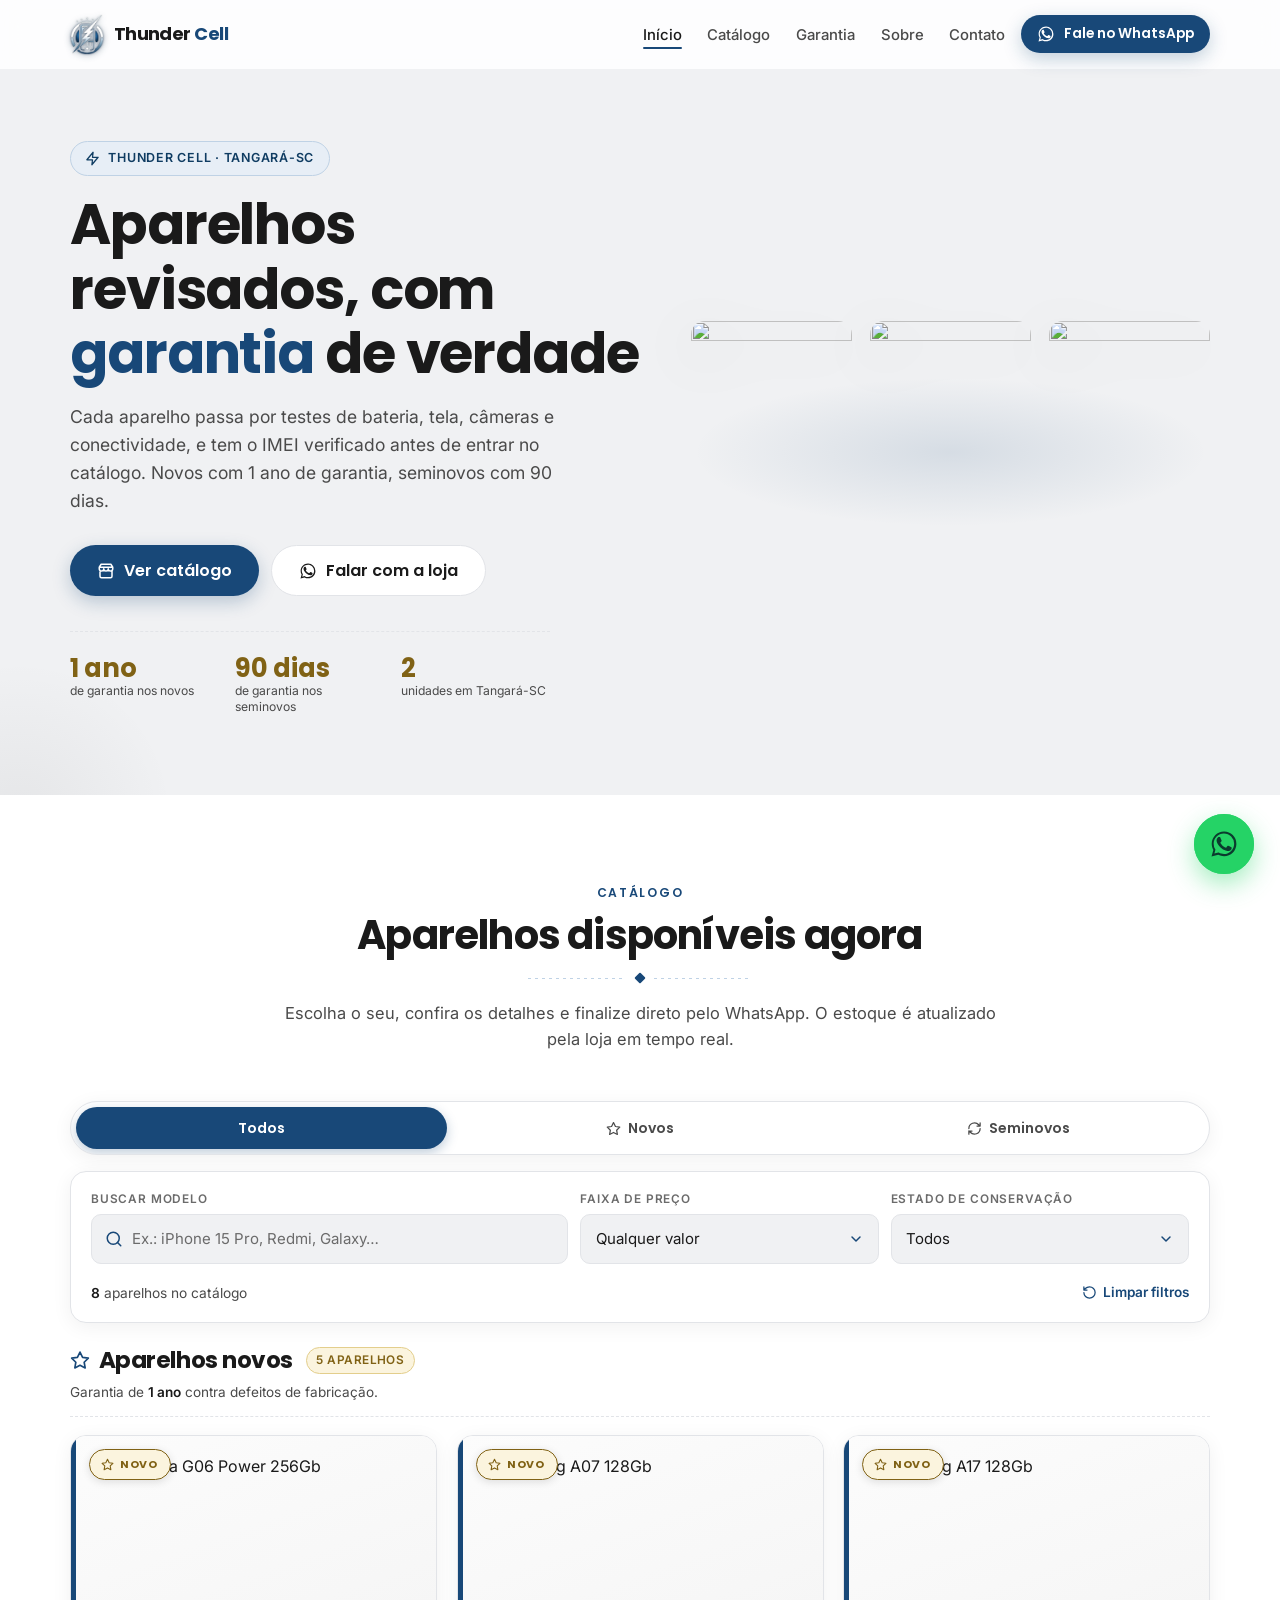
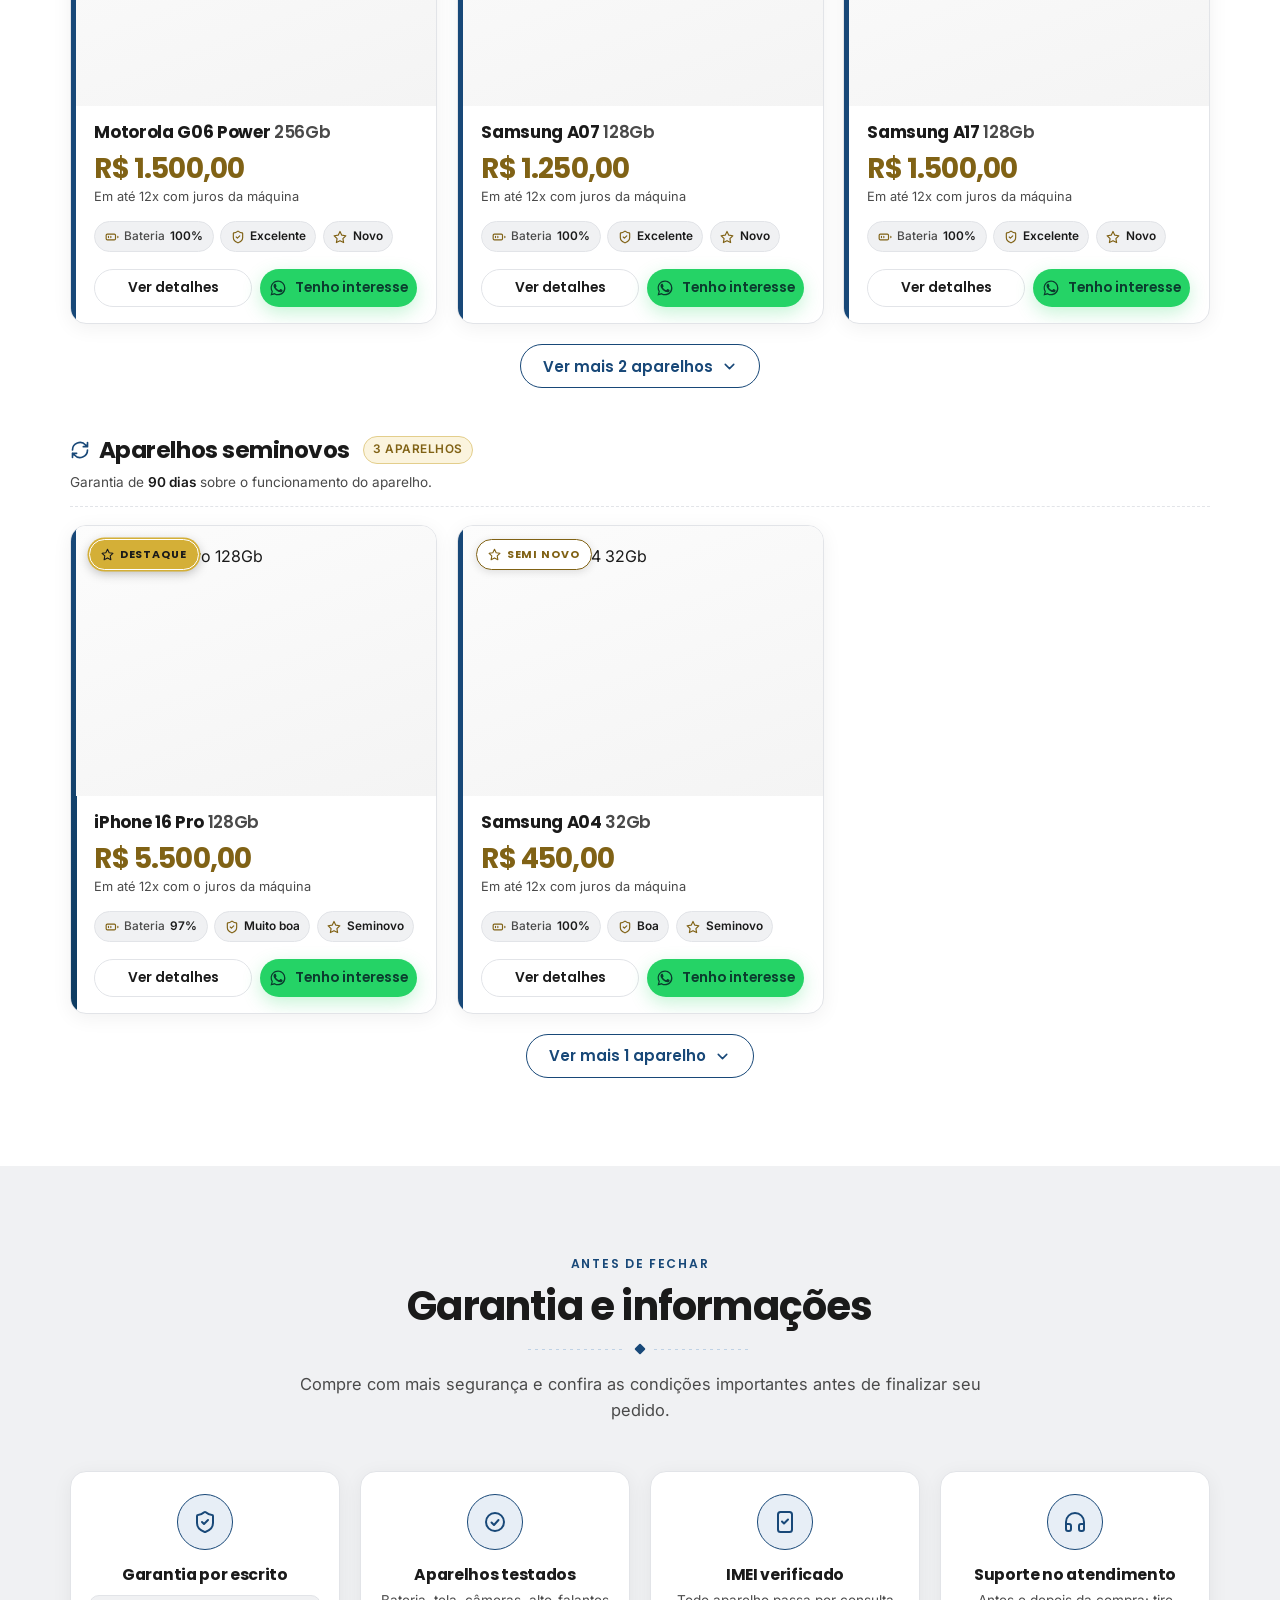
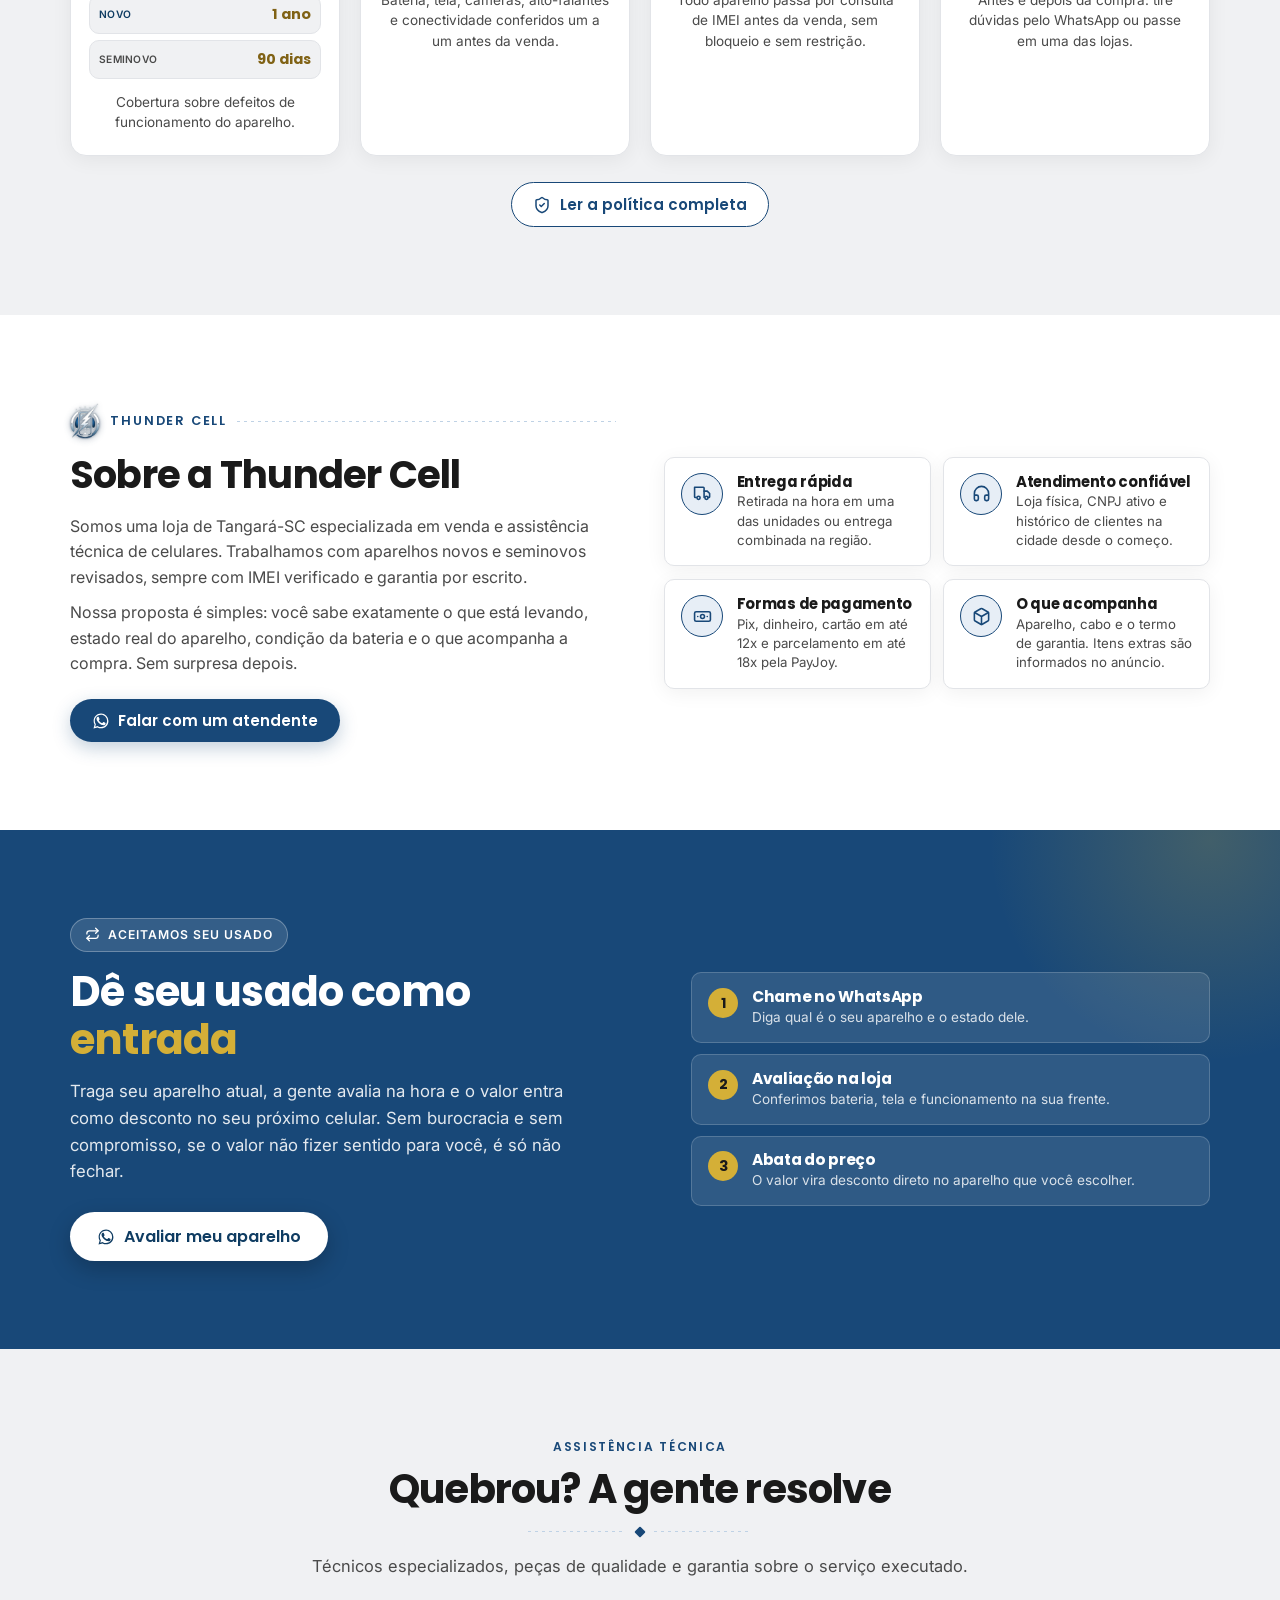
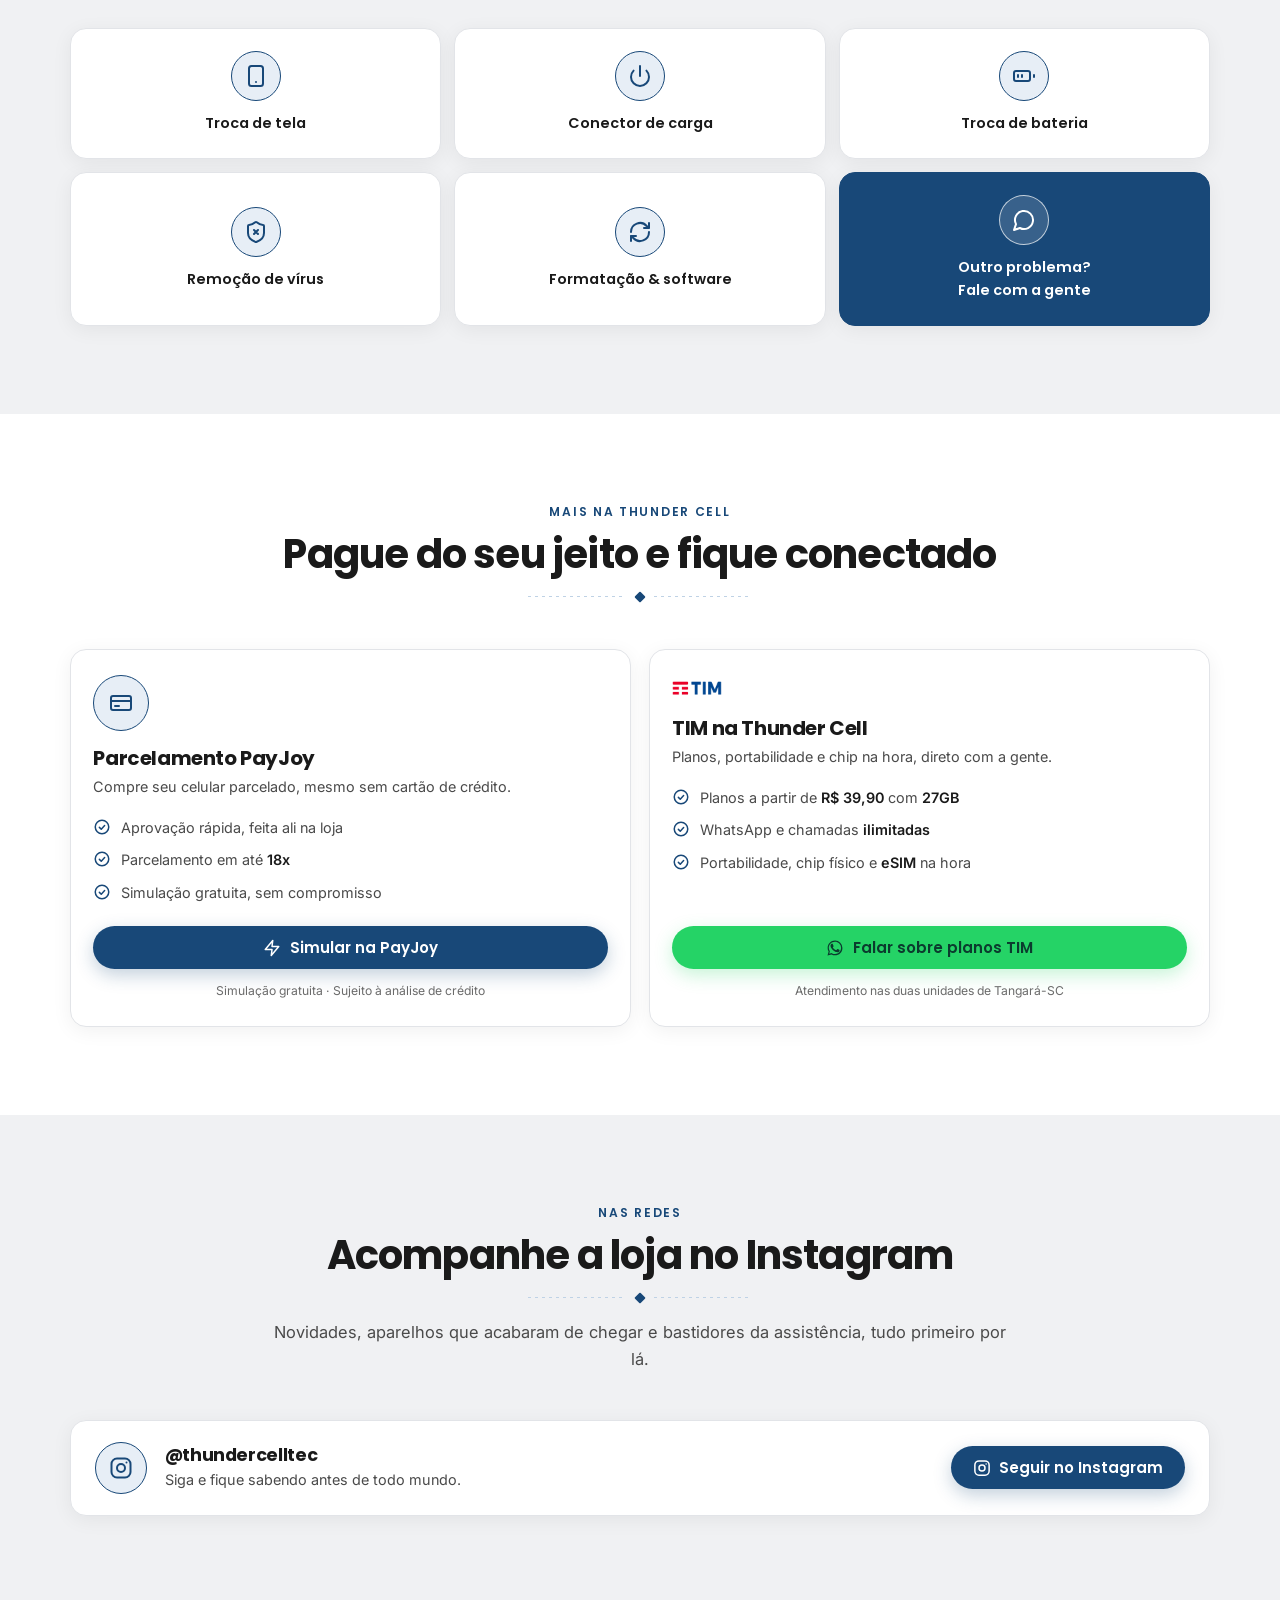
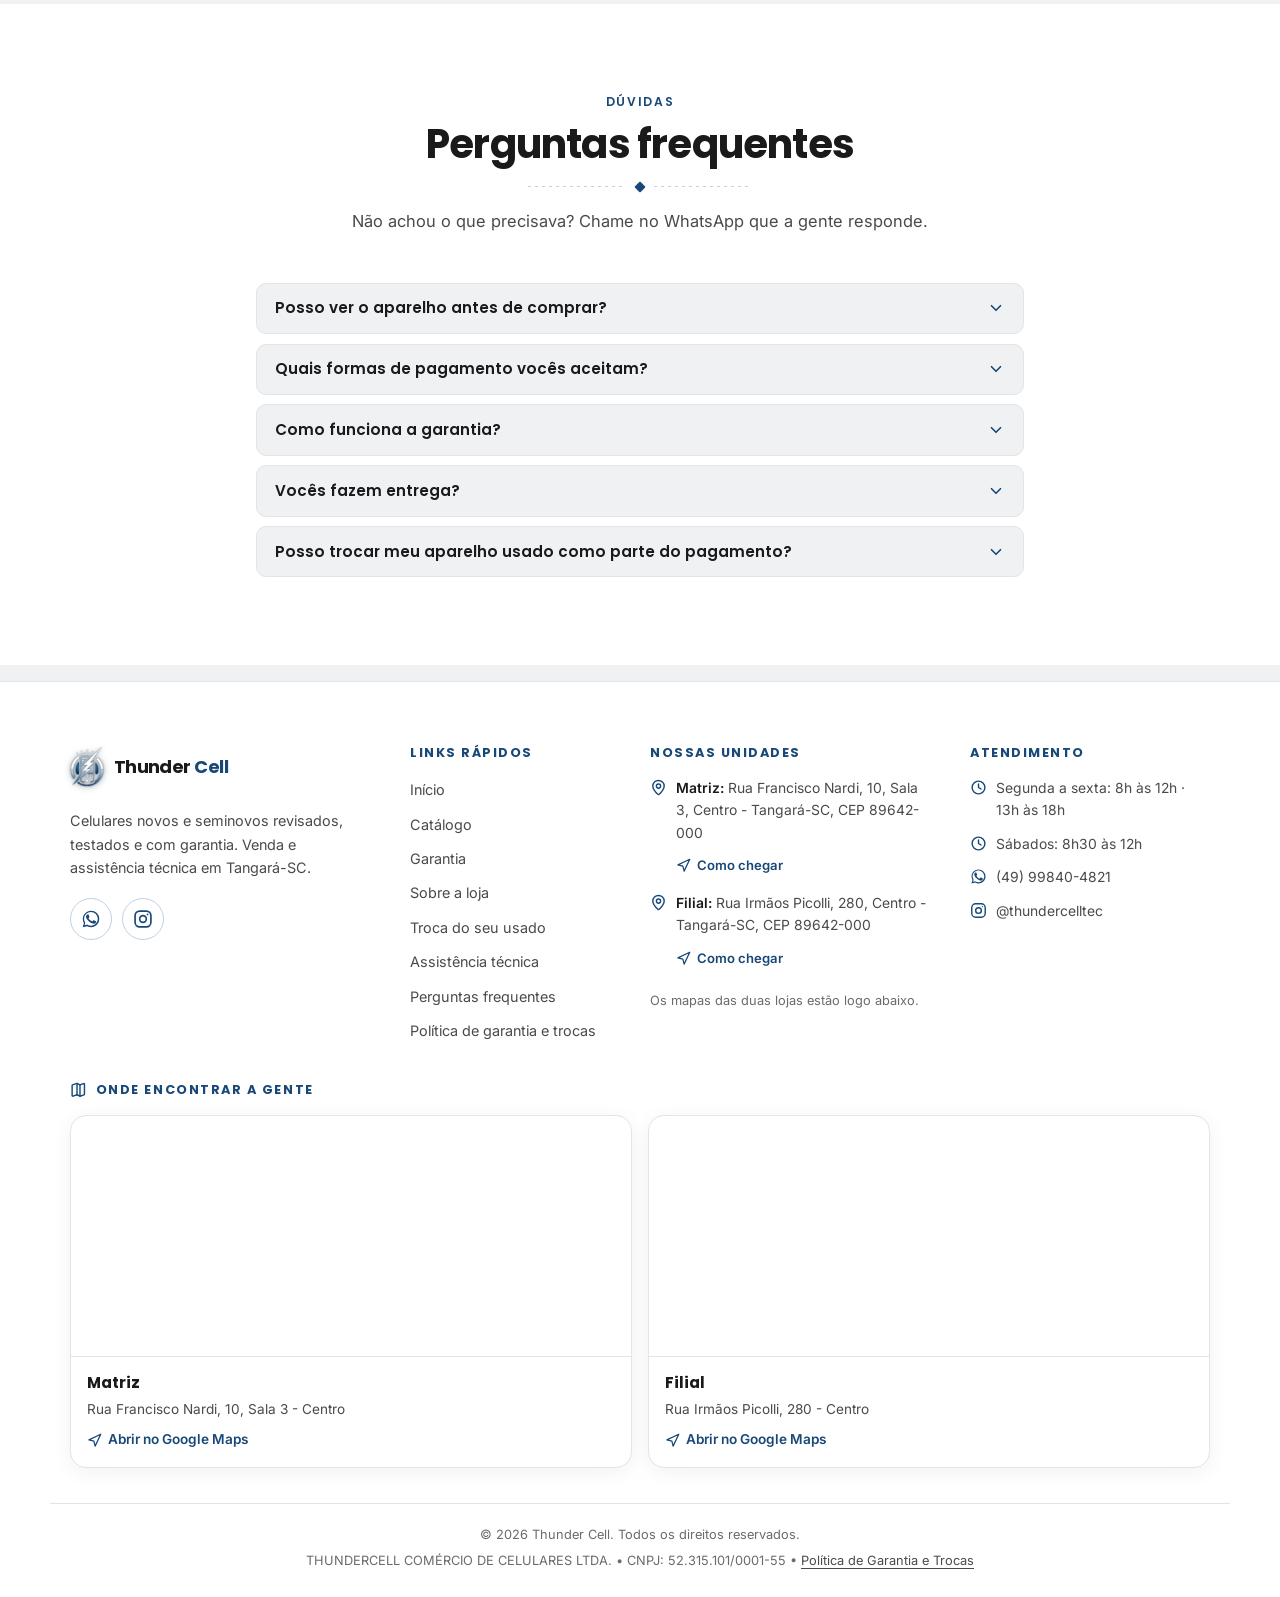
==== commit 42e15296: "imagem aparecendo" ====
--- a/index.html
+++ b/index.html
@@ -156,27 +156,6 @@
     <!-- BUILD:JSONLD-START -->
     <script type="application/ld+json">
 [
-    {
-        "@context": "https://schema.org",
-        "@type": "Product",
-        "name": "Doogee Balde 20 Turbo 256Gb",
-        "description": "Pegamos seu celular usado na negociação! \nÀ prova d’água.\n1 ano de garantia.",
-        "image": [
-            "https://res.cloudinary.com/ecryyjxy/image/upload/e_background_removal/f_auto,q_auto,c_limit,w_1200/v1787315558/thundercell-produtos/ovgtqkvy4zrlqtvcyad9.jpg"
-        ],
-        "offers": {
-            "@type": "Offer",
-            "price": "2800.00",
-            "priceCurrency": "BRL",
-            "availability": "https://schema.org/InStock",
-            "itemCondition": "https://schema.org/NewCondition",
-            "url": "https://thundercell.netlify.app/#catalogo",
-            "seller": {
-                "@type": "Store",
-                "name": "Thunder Cell"
-            }
-        }
-    },
     {
         "@context": "https://schema.org",
         "@type": "Product",
@@ -602,33 +581,11 @@
 <section class="catalog-group is-recolhido" data-grupo="novo">
   <header class="catalog-group__head">
     <h3 class="catalog-group__title"><svg class="icon" aria-hidden="true"><use href="#i-star"></use></svg>Aparelhos novos</h3>
-    <span class="catalog-group__count">6 aparelhos</span>
+    <span class="catalog-group__count">5 aparelhos</span>
     <p class="catalog-group__sub">Garantia de <strong>1 ano</strong> contra defeitos de fabricação.</p>
   </header>
   <div class="product-grid" id="grade-novo">
-<article class="product-card reveal product-card--destaque" style="--delay: 0ms" data-id="-P-ZIoLD6bA_F4LlrF4Q">
-  <div class="product-card__media">
-    <img class="product-card__img product-card__img--front" src="https://res.cloudinary.com/ecryyjxy/image/upload/e_background_removal/f_auto,q_auto,c_limit,w_1200/v1787315558/thundercell-produtos/ovgtqkvy4zrlqtvcyad9.jpg" alt="Doogee Balde 20 Turbo 256Gb" loading="lazy" decoding="async" width="600" height="450" />
-    
-    <span class="pill pill--destaque"><svg class="icon" aria-hidden="true"><use href="#i-star"></use></svg>DESTAQUE</span>
-  </div>
-  <div class="product-card__body">
-    <h3 class="product-card__name">Doogee Balde 20 Turbo <span>256Gb</span></h3>
-    <div>
-      <p class="product-card__price">R$ 2.800,00</p>
-      <p class="product-card__parcelamento">Em até 12x com juros da máquina</p>
-    </div>
-    <div class="spec-row"><span class="spec"><svg class="icon" aria-hidden="true"><use href="#i-battery"></use></svg>Bateria <strong>100%</strong></span><span class="spec"><svg class="icon" aria-hidden="true"><use href="#i-shield"></use></svg><strong>Excelente</strong></span><span class="spec"><svg class="icon" aria-hidden="true"><use href="#i-star"></use></svg><strong>Novo</strong></span></div>
-    <p class="product-card__desc">Pegamos seu celular usado na negociação! 
-À prova d’água.
-1 ano de garantia.</p>
-    <div class="product-card__actions">
-      <button class="btn btn--ghost btn--sm" type="button" data-detalhes="-P-ZIoLD6bA_F4LlrF4Q">Ver detalhes</button>
-      <a class="btn btn--whatsapp btn--sm" data-wa data-wa-message="Olá! Tenho interesse no Doogee Balde 20 Turbo 256Gb. Ele ainda está disponível?" href="https://wa.me/5549998404821?text=Ol%C3%A1!%20Tenho%20interesse%20no%20Doogee%20Balde%2020%20Turbo%20256Gb.%20Ele%20ainda%20est%C3%A1%20dispon%C3%ADvel%3F" target="_blank" rel="noopener noreferrer"><svg class="icon" aria-hidden="true"><use href="#i-whatsapp"></use></svg>Tenho interesse</a>
-    </div>
-  </div>
-</article>
-<article class="product-card reveal" style="--delay: 60ms" data-id="-P-tIA85XWzQ745_RpGQ">
+<article class="product-card reveal" style="--delay: 0ms" data-id="-P-tIA85XWzQ745_RpGQ">
   <div class="product-card__media">
     <img class="product-card__img product-card__img--front" src="https://res.cloudinary.com/ecryyjxy/image/upload/e_background_removal/f_auto,q_auto,c_limit,w_1200/v1787667707/thundercell-produtos/eoe1tffzoqmo02j9f52b.webp" alt="Motorola G06 Power 256Gb" loading="lazy" decoding="async" width="600" height="450" />
     
@@ -641,14 +598,13 @@
       <p class="product-card__parcelamento">Em até 12x com juros da máquina</p>
     </div>
     <div class="spec-row"><span class="spec"><svg class="icon" aria-hidden="true"><use href="#i-battery"></use></svg>Bateria <strong>100%</strong></span><span class="spec"><svg class="icon" aria-hidden="true"><use href="#i-shield"></use></svg><strong>Excelente</strong></span><span class="spec"><svg class="icon" aria-hidden="true"><use href="#i-star"></use></svg><strong>Novo</strong></span></div>
-    <p class="product-card__desc">Pegamos seu usado na negociação!</p>
     <div class="product-card__actions">
       <button class="btn btn--ghost btn--sm" type="button" data-detalhes="-P-tIA85XWzQ745_RpGQ">Ver detalhes</button>
       <a class="btn btn--whatsapp btn--sm" data-wa data-wa-message="Olá! Tenho interesse no Motorola G06 Power 256Gb. Ele ainda está disponível?" href="https://wa.me/5549998404821?text=Ol%C3%A1!%20Tenho%20interesse%20no%20Motorola%20G06%20Power%20256Gb.%20Ele%20ainda%20est%C3%A1%20dispon%C3%ADvel%3F" target="_blank" rel="noopener noreferrer"><svg class="icon" aria-hidden="true"><use href="#i-whatsapp"></use></svg>Tenho interesse</a>
     </div>
   </div>
 </article>
-<article class="product-card reveal" style="--delay: 120ms" data-id="-P-ZKUVumDJfR_KTsBgj">
+<article class="product-card reveal" style="--delay: 60ms" data-id="-P-ZKUVumDJfR_KTsBgj">
   <div class="product-card__media">
     <img class="product-card__img product-card__img--front" src="https://res.cloudinary.com/ecryyjxy/image/upload/e_background_removal/f_auto,q_auto,c_limit,w_1200/v1787316003/thundercell-produtos/t9g3jwinglt903cwzey3.jpg" alt="Samsung A07 128Gb" loading="lazy" decoding="async" width="600" height="450" />
     
@@ -661,15 +617,13 @@
       <p class="product-card__parcelamento">Em até 12x com juros da máquina</p>
     </div>
     <div class="spec-row"><span class="spec"><svg class="icon" aria-hidden="true"><use href="#i-battery"></use></svg>Bateria <strong>100%</strong></span><span class="spec"><svg class="icon" aria-hidden="true"><use href="#i-shield"></use></svg><strong>Excelente</strong></span><span class="spec"><svg class="icon" aria-hidden="true"><use href="#i-star"></use></svg><strong>Novo</strong></span></div>
-    <p class="product-card__desc">Pegamos seu celular usado na negociação!
-1 ano de garantia.</p>
     <div class="product-card__actions">
       <button class="btn btn--ghost btn--sm" type="button" data-detalhes="-P-ZKUVumDJfR_KTsBgj">Ver detalhes</button>
       <a class="btn btn--whatsapp btn--sm" data-wa data-wa-message="Olá! Tenho interesse no Samsung A07 128Gb. Ele ainda está disponível?" href="https://wa.me/5549998404821?text=Ol%C3%A1!%20Tenho%20interesse%20no%20Samsung%20A07%20128Gb.%20Ele%20ainda%20est%C3%A1%20dispon%C3%ADvel%3F" target="_blank" rel="noopener noreferrer"><svg class="icon" aria-hidden="true"><use href="#i-whatsapp"></use></svg>Tenho interesse</a>
     </div>
   </div>
 </article>
-<article class="product-card product-card--extra" style="--delay: 180ms" data-id="-P-ZKAlqDWzymQjgLZiz">
+<article class="product-card reveal" style="--delay: 120ms" data-id="-P-ZKAlqDWzymQjgLZiz">
   <div class="product-card__media">
     <img class="product-card__img product-card__img--front" src="https://res.cloudinary.com/ecryyjxy/image/upload/e_background_removal/f_auto,q_auto,c_limit,w_1200/v1787315923/thundercell-produtos/nzvdchkg1teldbdi2o8q.jpg" alt="Samsung A17 128Gb" loading="lazy" decoding="async" width="600" height="450" />
     
@@ -682,15 +636,13 @@
       <p class="product-card__parcelamento">Em até 12x com juros da máquina</p>
     </div>
     <div class="spec-row"><span class="spec"><svg class="icon" aria-hidden="true"><use href="#i-battery"></use></svg>Bateria <strong>100%</strong></span><span class="spec"><svg class="icon" aria-hidden="true"><use href="#i-shield"></use></svg><strong>Excelente</strong></span><span class="spec"><svg class="icon" aria-hidden="true"><use href="#i-star"></use></svg><strong>Novo</strong></span></div>
-    <p class="product-card__desc">Pegamos seu celular usado na negociação!
-1 ano de garantia.</p>
     <div class="product-card__actions">
       <button class="btn btn--ghost btn--sm" type="button" data-detalhes="-P-ZKAlqDWzymQjgLZiz">Ver detalhes</button>
       <a class="btn btn--whatsapp btn--sm" data-wa data-wa-message="Olá! Tenho interesse no Samsung A17 128Gb. Ele ainda está disponível?" href="https://wa.me/5549998404821?text=Ol%C3%A1!%20Tenho%20interesse%20no%20Samsung%20A17%20128Gb.%20Ele%20ainda%20est%C3%A1%20dispon%C3%ADvel%3F" target="_blank" rel="noopener noreferrer"><svg class="icon" aria-hidden="true"><use href="#i-whatsapp"></use></svg>Tenho interesse</a>
     </div>
   </div>
 </article>
-<article class="product-card product-card--extra" style="--delay: 240ms" data-id="-P-ZJhWiqkSRp0dkeSXi">
+<article class="product-card product-card--extra" style="--delay: 180ms" data-id="-P-ZJhWiqkSRp0dkeSXi">
   <div class="product-card__media">
     <img class="product-card__img product-card__img--front" src="https://res.cloudinary.com/ecryyjxy/image/upload/e_background_removal/f_auto,q_auto,c_limit,w_1200/v1787315798/thundercell-produtos/blbdfakeld00bnufreg7.webp" alt="Redmi A7 Pro 128Gb" loading="lazy" decoding="async" width="600" height="450" />
     
@@ -703,15 +655,13 @@
       <p class="product-card__parcelamento">Em até 12x com juros da máquina</p>
     </div>
     <div class="spec-row"><span class="spec"><svg class="icon" aria-hidden="true"><use href="#i-battery"></use></svg>Bateria <strong>100%</strong></span><span class="spec"><svg class="icon" aria-hidden="true"><use href="#i-shield"></use></svg><strong>Excelente</strong></span><span class="spec"><svg class="icon" aria-hidden="true"><use href="#i-star"></use></svg><strong>Novo</strong></span></div>
-    <p class="product-card__desc">Pegamos seu celular usado na negociação!
-1 ano de garantia.</p>
     <div class="product-card__actions">
       <button class="btn btn--ghost btn--sm" type="button" data-detalhes="-P-ZJhWiqkSRp0dkeSXi">Ver detalhes</button>
       <a class="btn btn--whatsapp btn--sm" data-wa data-wa-message="Olá! Tenho interesse no Redmi A7 Pro 128Gb. Ele ainda está disponível?" href="https://wa.me/5549998404821?text=Ol%C3%A1!%20Tenho%20interesse%20no%20Redmi%20A7%20Pro%20128Gb.%20Ele%20ainda%20est%C3%A1%20dispon%C3%ADvel%3F" target="_blank" rel="noopener noreferrer"><svg class="icon" aria-hidden="true"><use href="#i-whatsapp"></use></svg>Tenho interesse</a>
     </div>
   </div>
 </article>
-<article class="product-card product-card--extra" style="--delay: 300ms" data-id="-P-ZCvxRhKxOY5b3oQI5">
+<article class="product-card product-card--extra" style="--delay: 240ms" data-id="-P-ZCvxRhKxOY5b3oQI5">
   <div class="product-card__media">
     <img class="product-card__img product-card__img--front" src="https://res.cloudinary.com/ecryyjxy/image/upload/e_background_removal/f_auto,q_auto,c_limit,w_1200/v1787314392/thundercell-produtos/m01fmj32exoerpbiinde.jpg" alt="Redmi 15 256Gb" loading="lazy" decoding="async" width="600" height="450" />
     
@@ -724,8 +674,6 @@
       <p class="product-card__parcelamento">Em até 12x com juros da máquina</p>
     </div>
     <div class="spec-row"><span class="spec"><svg class="icon" aria-hidden="true"><use href="#i-battery"></use></svg>Bateria <strong>100%</strong></span><span class="spec"><svg class="icon" aria-hidden="true"><use href="#i-shield"></use></svg><strong>Excelente</strong></span><span class="spec"><svg class="icon" aria-hidden="true"><use href="#i-star"></use></svg><strong>Novo</strong></span></div>
-    <p class="product-card__desc">Pegamos seu celular usado na negociação!
-1 ano de garantia.</p>
     <div class="product-card__actions">
       <button class="btn btn--ghost btn--sm" type="button" data-detalhes="-P-ZCvxRhKxOY5b3oQI5">Ver detalhes</button>
       <a class="btn btn--whatsapp btn--sm" data-wa data-wa-message="Olá! Tenho interesse no Redmi 15 256Gb. Ele ainda está disponível?" href="https://wa.me/5549998404821?text=Ol%C3%A1!%20Tenho%20interesse%20no%20Redmi%2015%20256Gb.%20Ele%20ainda%20est%C3%A1%20dispon%C3%ADvel%3F" target="_blank" rel="noopener noreferrer"><svg class="icon" aria-hidden="true"><use href="#i-whatsapp"></use></svg>Tenho interesse</a>
@@ -737,8 +685,8 @@
     <button class="btn btn--outline grupo-mais__btn" type="button"
             data-expandir="novo" aria-expanded="false"
             aria-controls="grade-novo"
-            data-label-mais="Ver mais 3 aparelhos" data-label-menos="Ver menos">
-      <span class="grupo-mais__label">Ver mais 3 aparelhos</span>
+            data-label-mais="Ver mais 2 aparelhos" data-label-menos="Ver menos">
+      <span class="grupo-mais__label">Ver mais 2 aparelhos</span>
       <svg class="icon" aria-hidden="true"><use href="#i-chevron"></use></svg>
     </button>
   </div>
@@ -763,8 +711,6 @@
       <p class="product-card__parcelamento">Em até 12x com o juros da máquina</p>
     </div>
     <div class="spec-row"><span class="spec"><svg class="icon" aria-hidden="true"><use href="#i-battery"></use></svg>Bateria <strong>97%</strong></span><span class="spec"><svg class="icon" aria-hidden="true"><use href="#i-shield"></use></svg><strong>Muito boa</strong></span><span class="spec"><svg class="icon" aria-hidden="true"><use href="#i-star"></use></svg><strong>Seminovo</strong></span></div>
-    <p class="product-card__desc">Pegamos seu celular usado na negociação! Consulte as condições e valores.
-90 dias de garantia.</p>
     <div class="product-card__actions">
       <button class="btn btn--ghost btn--sm" type="button" data-detalhes="-P-ZBziV9o2L3ocwxEkB">Ver detalhes</button>
       <a class="btn btn--whatsapp btn--sm" data-wa data-wa-message="Olá! Tenho interesse no iPhone 16 Pro 128Gb. Ele ainda está disponível?" href="https://wa.me/5549998404821?text=Ol%C3%A1!%20Tenho%20interesse%20no%20iPhone%2016%20Pro%20128Gb.%20Ele%20ainda%20est%C3%A1%20dispon%C3%ADvel%3F" target="_blank" rel="noopener noreferrer"><svg class="icon" aria-hidden="true"><use href="#i-whatsapp"></use></svg>Tenho interesse</a>
@@ -784,7 +730,6 @@
       <p class="product-card__parcelamento">Em até 12x com juros da máquina</p>
     </div>
     <div class="spec-row"><span class="spec"><svg class="icon" aria-hidden="true"><use href="#i-battery"></use></svg>Bateria <strong>100%</strong></span><span class="spec"><svg class="icon" aria-hidden="true"><use href="#i-shield"></use></svg><strong>Boa</strong></span><span class="spec"><svg class="icon" aria-hidden="true"><use href="#i-star"></use></svg><strong>Seminovo</strong></span></div>
-    <p class="product-card__desc">90 dias de garantia</p>
     <div class="product-card__actions">
       <button class="btn btn--ghost btn--sm" type="button" data-detalhes="-P-ZLMlCbrQpH6ZvzOQO">Ver detalhes</button>
       <a class="btn btn--whatsapp btn--sm" data-wa data-wa-message="Olá! Tenho interesse no Samsung A04 32Gb. Ele ainda está disponível?" href="https://wa.me/5549998404821?text=Ol%C3%A1!%20Tenho%20interesse%20no%20Samsung%20A04%2032Gb.%20Ele%20ainda%20est%C3%A1%20dispon%C3%ADvel%3F" target="_blank" rel="noopener noreferrer"><svg class="icon" aria-hidden="true"><use href="#i-whatsapp"></use></svg>Tenho interesse</a>
@@ -804,7 +749,6 @@
       <p class="product-card__parcelamento">Em até 12x com juros da máquina</p>
     </div>
     <div class="spec-row"><span class="spec"><svg class="icon" aria-hidden="true"><use href="#i-battery"></use></svg>Bateria <strong>100%</strong></span><span class="spec"><svg class="icon" aria-hidden="true"><use href="#i-shield"></use></svg><strong>Boa</strong></span><span class="spec"><svg class="icon" aria-hidden="true"><use href="#i-star"></use></svg><strong>Seminovo</strong></span></div>
-    <p class="product-card__desc">90 dias de garantia.</p>
     <div class="product-card__actions">
       <button class="btn btn--ghost btn--sm" type="button" data-detalhes="-P-ZL3HFULVoH9H5rI3i">Ver detalhes</button>
       <a class="btn btn--whatsapp btn--sm" data-wa data-wa-message="Olá! Tenho interesse no Motorola One Fusion 128. Ele ainda está disponível?" href="https://wa.me/5549998404821?text=Ol%C3%A1!%20Tenho%20interesse%20no%20Motorola%20One%20Fusion%20128.%20Ele%20ainda%20est%C3%A1%20dispon%C3%ADvel%3F" target="_blank" rel="noopener noreferrer"><svg class="icon" aria-hidden="true"><use href="#i-whatsapp"></use></svg>Tenho interesse</a>
@@ -1380,7 +1324,7 @@
      Serve de primeira pintura e de rede de segurança caso o banco não
      responda (internet ruim, Firebase fora do ar, config pendente). -->
 <!-- BUILD:DATA-START -->
-<script type="application/json" id="produtosFallback">[{"id":"-P-ZIoLD6bA_F4LlrF4Q","modelo":"Doogee Balde 20 Turbo","capacidade":"256Gb","preco":2800,"parcelamento":"Em até 12x com juros da máquina","bateria":100,"condicao":"Excelente","status":"Novo","destaque":true,"ativo":true,"fotos":["https://res.cloudinary.com/ecryyjxy/image/upload/e_background_removal/f_auto,q_auto,c_limit,w_1200/v1787315558/thundercell-produtos/ovgtqkvy4zrlqtvcyad9.jpg"],"descricao":"Pegamos seu celular usado na negociação! \nÀ prova d’água.\n1 ano de garantia.","criadoEm":1787315570279},{"id":"-P-ZBziV9o2L3ocwxEkB","modelo":"iPhone 16 Pro","capacidade":"128Gb","preco":5500,"parcelamento":"Em até 12x com o juros da máquina","bateria":97,"condicao":"Muito boa","status":"Seminovo","destaque":true,"ativo":true,"fotos":["https://res.cloudinary.com/ecryyjxy/image/upload/e_background_removal/f_auto,q_auto,c_limit,w_1200/v1787314554/thundercell-produtos/vrcx2x9p2zb4weoyshtj.jpg"],"descricao":"Pegamos seu celular usado na negociação! Consulte as condições e valores.\n90 dias de garantia.","criadoEm":1787313782008},{"id":"-P-tIA85XWzQ745_RpGQ","modelo":"Motorola G06 Power","capacidade":"256Gb","preco":1500,"parcelamento":"Em até 12x com juros da máquina","bateria":100,"condicao":"Excelente","status":"Novo","destaque":false,"ativo":true,"fotos":["https://res.cloudinary.com/ecryyjxy/image/upload/e_background_removal/f_auto,q_auto,c_limit,w_1200/v1787667707/thundercell-produtos/eoe1tffzoqmo02j9f52b.webp"],"descricao":"Pegamos seu usado na negociação!","criadoEm":1787667723047},{"id":"-P-ZLMlCbrQpH6ZvzOQO","modelo":"Samsung A04","capacidade":"32Gb","preco":450,"parcelamento":"Em até 12x com juros da máquina","bateria":100,"condicao":"Boa","status":"Seminovo","destaque":false,"ativo":true,"fotos":["https://res.cloudinary.com/ecryyjxy/image/upload/e_background_removal/f_auto,q_auto,c_limit,w_1200/v1787316227/thundercell-produtos/lowvi8ysrwihzw2f0idw.jpg"],"descricao":"90 dias de garantia","criadoEm":1787316239681},{"id":"-P-ZL3HFULVoH9H5rI3i","modelo":"Motorola One Fusion","capacidade":"128","preco":700,"parcelamento":"Em até 12x com juros da máquina","bateria":100,"condicao":"Boa","status":"Seminovo","destaque":false,"ativo":true,"fotos":["https://res.cloudinary.com/ecryyjxy/image/upload/e_background_removal/f_auto,q_auto,c_limit,w_1200/v1787316140/thundercell-produtos/dpmebfjjrgp3ijnx8bqd.jpg"],"descricao":"90 dias de garantia.","criadoEm":1787316159856},{"id":"-P-ZKUVumDJfR_KTsBgj","modelo":"Samsung A07","capacidade":"128Gb","preco":1250,"parcelamento":"Em até 12x com juros da máquina","bateria":100,"condicao":"Excelente","status":"Novo","destaque":false,"ativo":true,"fotos":["https://res.cloudinary.com/ecryyjxy/image/upload/e_background_removal/f_auto,q_auto,c_limit,w_1200/v1787316003/thundercell-produtos/t9g3jwinglt903cwzey3.jpg"],"descricao":"Pegamos seu celular usado na negociação!\n1 ano de garantia.","criadoEm":1787316009255},{"id":"-P-ZKAlqDWzymQjgLZiz","modelo":"Samsung A17","capacidade":"128Gb","preco":1500,"parcelamento":"Em até 12x com juros da máquina","bateria":100,"condicao":"Excelente","status":"Novo","destaque":false,"ativo":true,"fotos":["https://res.cloudinary.com/ecryyjxy/image/upload/e_background_removal/f_auto,q_auto,c_limit,w_1200/v1787315923/thundercell-produtos/nzvdchkg1teldbdi2o8q.jpg"],"descricao":"Pegamos seu celular usado na negociação!\n1 ano de garantia.","criadoEm":1787315928396},{"id":"-P-ZJhWiqkSRp0dkeSXi","modelo":"Redmi A7 Pro","capacidade":"128Gb","preco":1450,"parcelamento":"Em até 12x com juros da máquina","bateria":100,"condicao":"Excelente","status":"Novo","destaque":false,"ativo":true,"fotos":["https://res.cloudinary.com/ecryyjxy/image/upload/e_background_removal/f_auto,q_auto,c_limit,w_1200/v1787315798/thundercell-produtos/blbdfakeld00bnufreg7.webp"],"descricao":"Pegamos seu celular usado na negociação!\n1 ano de garantia.","criadoEm":1787315804509},{"id":"-P-ZCvxRhKxOY5b3oQI5","modelo":"Redmi 15","capacidade":"256Gb","preco":2000,"parcelamento":"Em até 12x com juros da máquina","bateria":100,"condicao":"Excelente","status":"Novo","destaque":false,"ativo":true,"fotos":["https://res.cloudinary.com/ecryyjxy/image/upload/e_background_removal/f_auto,q_auto,c_limit,w_1200/v1787314392/thundercell-produtos/m01fmj32exoerpbiinde.jpg"],"descricao":"Pegamos seu celular usado na negociação!\n1 ano de garantia.","criadoEm":1787314028590}]</script>
+<script type="application/json" id="produtosFallback">[{"id":"-P-ZBziV9o2L3ocwxEkB","modelo":"iPhone 16 Pro","capacidade":"128Gb","preco":5500,"parcelamento":"Em até 12x com o juros da máquina","bateria":97,"condicao":"Muito boa","status":"Seminovo","destaque":true,"status_estoque":"ativo","fotos":["https://res.cloudinary.com/ecryyjxy/image/upload/e_background_removal/f_auto,q_auto,c_limit,w_1200/v1787314554/thundercell-produtos/vrcx2x9p2zb4weoyshtj.jpg"],"descricao":"Pegamos seu celular usado na negociação! Consulte as condições e valores.\n90 dias de garantia.","criadoEm":1787313782008},{"id":"-P-tIA85XWzQ745_RpGQ","modelo":"Motorola G06 Power","capacidade":"256Gb","preco":1500,"parcelamento":"Em até 12x com juros da máquina","bateria":100,"condicao":"Excelente","status":"Novo","destaque":false,"status_estoque":"ativo","fotos":["https://res.cloudinary.com/ecryyjxy/image/upload/e_background_removal/f_auto,q_auto,c_limit,w_1200/v1787667707/thundercell-produtos/eoe1tffzoqmo02j9f52b.webp"],"descricao":"Pegamos seu usado na negociação!","criadoEm":1787667723047},{"id":"-P-ZLMlCbrQpH6ZvzOQO","modelo":"Samsung A04","capacidade":"32Gb","preco":450,"parcelamento":"Em até 12x com juros da máquina","bateria":100,"condicao":"Boa","status":"Seminovo","destaque":false,"status_estoque":"ativo","fotos":["https://res.cloudinary.com/ecryyjxy/image/upload/e_background_removal/f_auto,q_auto,c_limit,w_1200/v1787316227/thundercell-produtos/lowvi8ysrwihzw2f0idw.jpg"],"descricao":"90 dias de garantia","criadoEm":1787316239681},{"id":"-P-ZL3HFULVoH9H5rI3i","modelo":"Motorola One Fusion","capacidade":"128","preco":700,"parcelamento":"Em até 12x com juros da máquina","bateria":100,"condicao":"Boa","status":"Seminovo","destaque":false,"status_estoque":"ativo","fotos":["https://res.cloudinary.com/ecryyjxy/image/upload/e_background_removal/f_auto,q_auto,c_limit,w_1200/v1787316140/thundercell-produtos/dpmebfjjrgp3ijnx8bqd.jpg"],"descricao":"90 dias de garantia.","criadoEm":1787316159856},{"id":"-P-ZKUVumDJfR_KTsBgj","modelo":"Samsung A07","capacidade":"128Gb","preco":1250,"parcelamento":"Em até 12x com juros da máquina","bateria":100,"condicao":"Excelente","status":"Novo","destaque":false,"status_estoque":"ativo","fotos":["https://res.cloudinary.com/ecryyjxy/image/upload/e_background_removal/f_auto,q_auto,c_limit,w_1200/v1787316003/thundercell-produtos/t9g3jwinglt903cwzey3.jpg"],"descricao":"Pegamos seu celular usado na negociação!\n1 ano de garantia.","criadoEm":1787316009255},{"id":"-P-ZKAlqDWzymQjgLZiz","modelo":"Samsung A17","capacidade":"128Gb","preco":1500,"parcelamento":"Em até 12x com juros da máquina","bateria":100,"condicao":"Excelente","status":"Novo","destaque":false,"status_estoque":"ativo","fotos":["https://res.cloudinary.com/ecryyjxy/image/upload/e_background_removal/f_auto,q_auto,c_limit,w_1200/v1787315923/thundercell-produtos/nzvdchkg1teldbdi2o8q.jpg"],"descricao":"Pegamos seu celular usado na negociação!\n1 ano de garantia.","criadoEm":1787315928396},{"id":"-P-ZJhWiqkSRp0dkeSXi","modelo":"Redmi A7 Pro","capacidade":"128Gb","preco":1450,"parcelamento":"Em até 12x com juros da máquina","bateria":100,"condicao":"Excelente","status":"Novo","destaque":false,"status_estoque":"ativo","fotos":["https://res.cloudinary.com/ecryyjxy/image/upload/e_background_removal/f_auto,q_auto,c_limit,w_1200/v1787315798/thundercell-produtos/blbdfakeld00bnufreg7.webp"],"descricao":"Pegamos seu celular usado na negociação!\n1 ano de garantia.","criadoEm":1787315804509},{"id":"-P-ZCvxRhKxOY5b3oQI5","modelo":"Redmi 15","capacidade":"256Gb","preco":2000,"parcelamento":"Em até 12x com juros da máquina","bateria":100,"condicao":"Excelente","status":"Novo","destaque":false,"status_estoque":"ativo","fotos":["https://res.cloudinary.com/ecryyjxy/image/upload/e_background_removal/f_auto,q_auto,c_limit,w_1200/v1787314392/thundercell-produtos/m01fmj32exoerpbiinde.jpg"],"descricao":"Pegamos seu celular usado na negociação!\n1 ano de garantia.","criadoEm":1787314028590}]</script>
 <!-- BUILD:DATA-END -->
 
 <script type="module" src="assets/js/main.js"></script>
--- a/assets/css/style.css
+++ b/assets/css/style.css
@@ -835,16 +835,26 @@
 /* ---------------------------------------------------------------
    9. Cards de produto
    --------------------------------------------------------------- */
+/* O gap conversa com o ritmo interno do card (0.7rem entre blocos, 1.1rem de
+   respiro nas bordas). Numa coluna só, o que a pessoa enxerga entre dois
+   produtos não é o gap sozinho: é o gap MAIS o respiro de baixo do card, e a
+   borda clara quase não separa os dois. Somados precisam ficar um pouco acima
+   do maior passo interno — o suficiente para dizer "outro produto", não para
+   parecerem dois blocos soltos. */
 .product-grid {
     display: grid;
     grid-template-columns: 1fr;
-    gap: 1.1rem;
+    gap: 0.8rem;
     position: relative;
     z-index: 1;
 }
 
+/* Em duas ou três colunas só o gap HORIZONTAL cresce: lado a lado os cards
+   precisam de mais ar para não virarem um bloco só. Na vertical o raciocínio
+   é o mesmo da coluna única, então o row-gap de 0.8rem da regra base continua
+   valendo em toda largura. */
 @media (min-width: 620px) {
-    .product-grid { grid-template-columns: repeat(2, minmax(0, 1fr)); gap: 1.25rem; }
+    .product-grid { grid-template-columns: repeat(2, minmax(0, 1fr)); column-gap: 1.25rem; }
 }
 @media (min-width: 1000px) {
     .product-grid { grid-template-columns: repeat(3, minmax(0, 1fr)); }
@@ -967,11 +977,15 @@
 
 /* ---- Produto esgotado -------------------------------------------------
    O card continua no catálogo (a loja decide quando reativar), só fica
-   visivelmente marcado: opacidade reduzida, faixa sobre a foto e CTA
-   trocado por "Avise-me quando chegar". */
+   visivelmente marcado: foto em cinza, faixa "ESGOTADO" atravessando a
+   imagem, aviso de retorno e CTA trocado por "Avise-me quando chegar".
+
+   A opacidade do card é leve (0.88): quem tira o aparelho da disputa é o
+   cinza da foto, e preço e modelo precisam continuar legíveis para a pessoa
+   decidir se vale esperar a reposição. */
 .product-card--esgotado {
-    opacity: 0.7;
-    --reveal-opacidade: 0.7;
+    opacity: 0.88;
+    --reveal-opacidade: 0.88;
 }
 @media (hover: hover) {
     /* Sem o "levanta no hover": o card não é uma oferta ativa. */
@@ -980,13 +994,18 @@
     .product-card--esgotado:hover .product-card__media .product-card__img--front { opacity: 1; }
 }
 
-/* Véu sobre a foto, para o selo ter contraste em qualquer imagem */
+/* Foto em preto e branco: o aparelho continua reconhecível, mas nada nele
+   parece uma oferta ativa. É o sinal que se lê antes de qualquer texto. */
+.product-card__media--esgotado .product-card__img { filter: grayscale(100%); }
+
+/* Véu sobre a foto, para o selo ter contraste em qualquer imagem. Discreto:
+   o cinza já fez o trabalho pesado, e um véu forte apagaria a foto. */
 .product-card__media--esgotado::after {
     content: '';
     position: absolute;
     inset: 0;
     z-index: 2;
-    background: rgba(255, 255, 255, 0.55);
+    background: rgba(255, 255, 255, 0.3);
     pointer-events: none;
 }
 
@@ -998,16 +1017,17 @@
     right: 0;
     z-index: 3;
     translate: 0 -50%;
-    padding: 0.45rem 0.5rem;
-    background: var(--esgotado);
+    padding: 0.5rem 0.5rem;
+    background: rgba(38, 38, 38, 0.92);
+    border-block: 1px solid rgba(255, 255, 255, 0.35);
     color: #fff;
     font-family: var(--font-title);
     font-weight: 700;
-    font-size: 0.82rem;
-    letter-spacing: 0.16em;
+    font-size: 0.86rem;
+    letter-spacing: 0.18em;
     text-transform: uppercase;
     text-align: center;
-    box-shadow: 0 4px 14px rgba(0, 0, 0, 0.28);
+    box-shadow: 0 4px 16px rgba(0, 0, 0, 0.35);
 }
 
 /* "Avise-me quando chegar" é bem mais longo que "Tenho interesse" e não cabe
@@ -1031,7 +1051,11 @@
     flex-direction: column;
     flex: 1;
     gap: 0.7rem;
-    padding: 1.1rem 1.15rem 1.25rem;
+    /* Embaixo cabe menos que em cima: o último elemento é a fileira de botões,
+       que já carrega a própria altura de toque como respiro. Os 1.25rem de
+       antes empilhavam com o gap da grade e abriam um vão de 40px entre um
+       card e o outro. */
+    padding: 1.1rem 1.15rem 1rem;
 }
 
 .product-card__name {
@@ -1077,15 +1101,8 @@
 .spec .icon { width: 14px; height: 14px; color: var(--ouro-ink); flex: none; }
 .spec strong { color: var(--ink); font-weight: 600; }
 
-.product-card__desc {
-    font-size: 0.86rem;
-    color: var(--muted);
-    display: -webkit-box;
-    -webkit-line-clamp: 2;
-    -webkit-box-orient: vertical;
-    line-clamp: 2;
-    overflow: hidden;
-}
+/* A descrição do produto não entra mais no card — ela vive só no modal de
+   detalhes (`.modal__desc`). Veja o comentário em produto-card.js. */
 
 /* Os dois botões só ficam lado a lado quando o CARD é largo o bastante — e
    isso não depende da largura da tela: numa grade de 3 colunas o card é
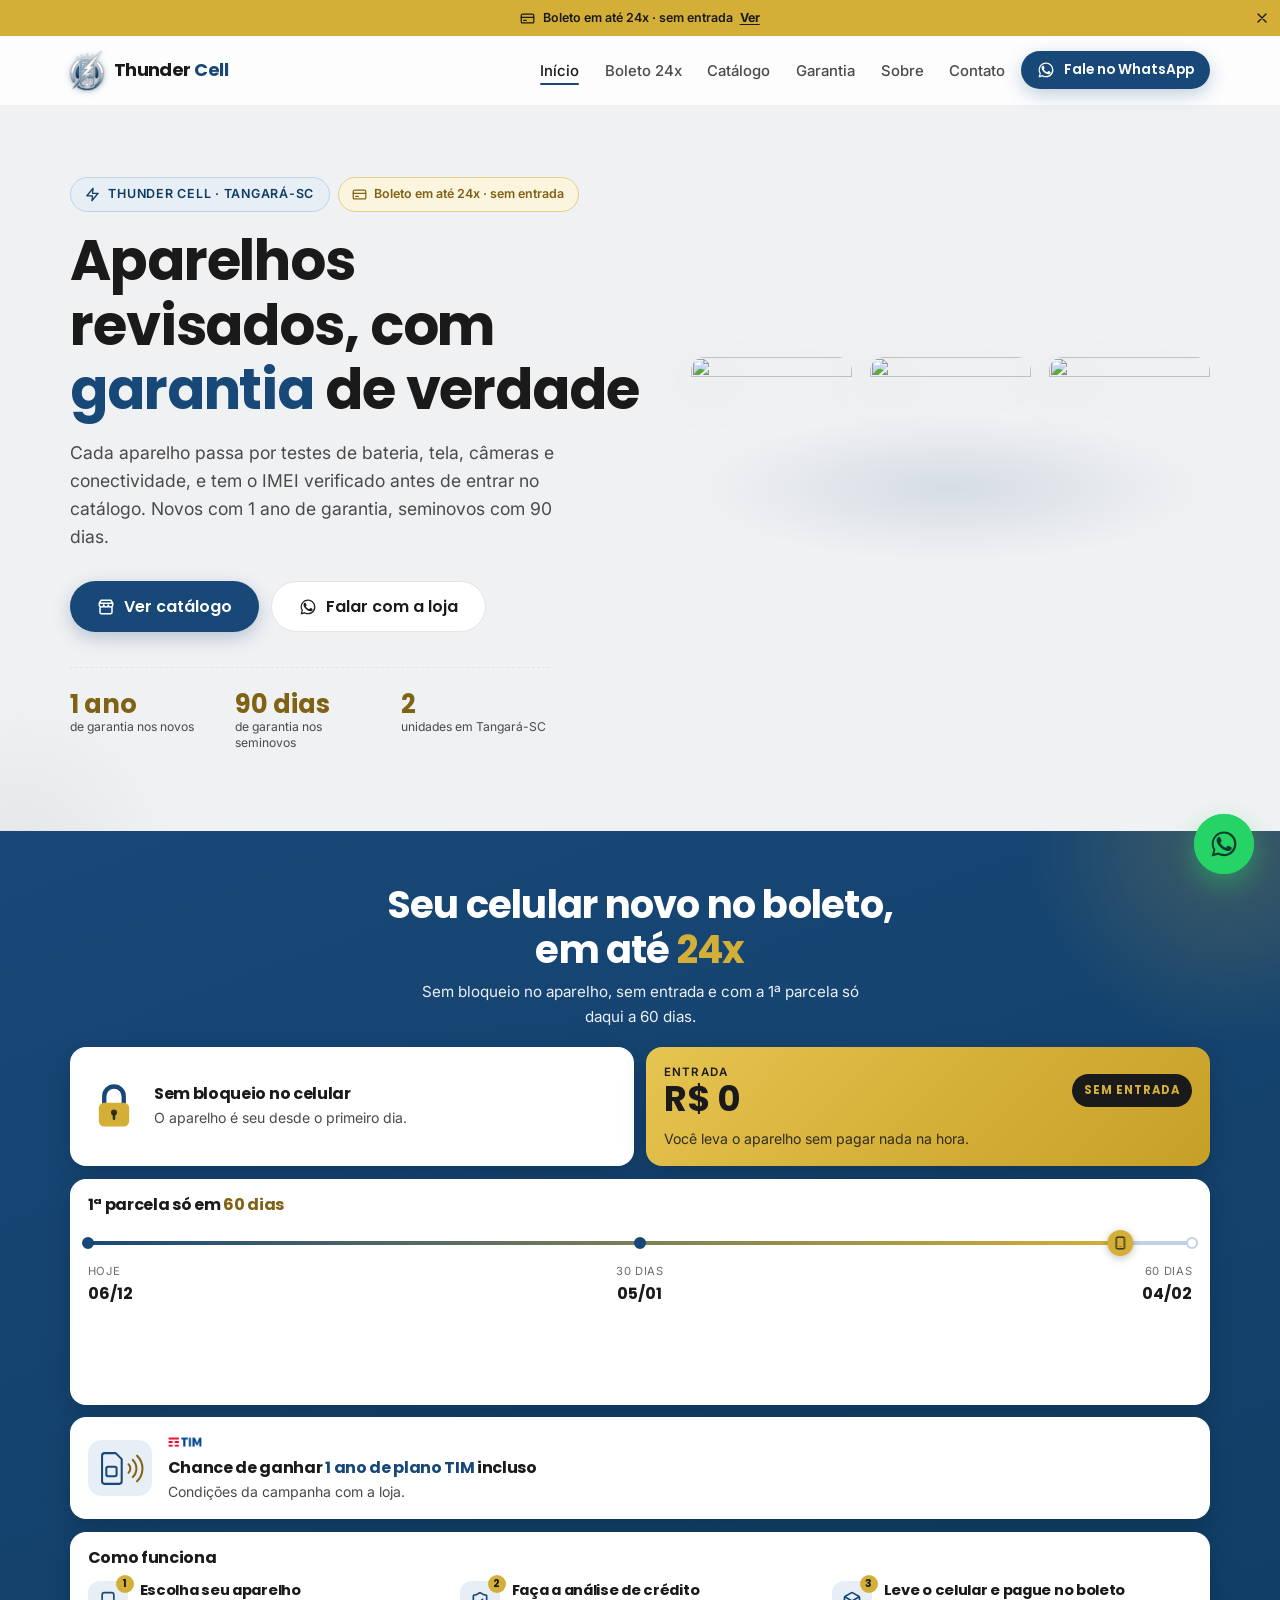
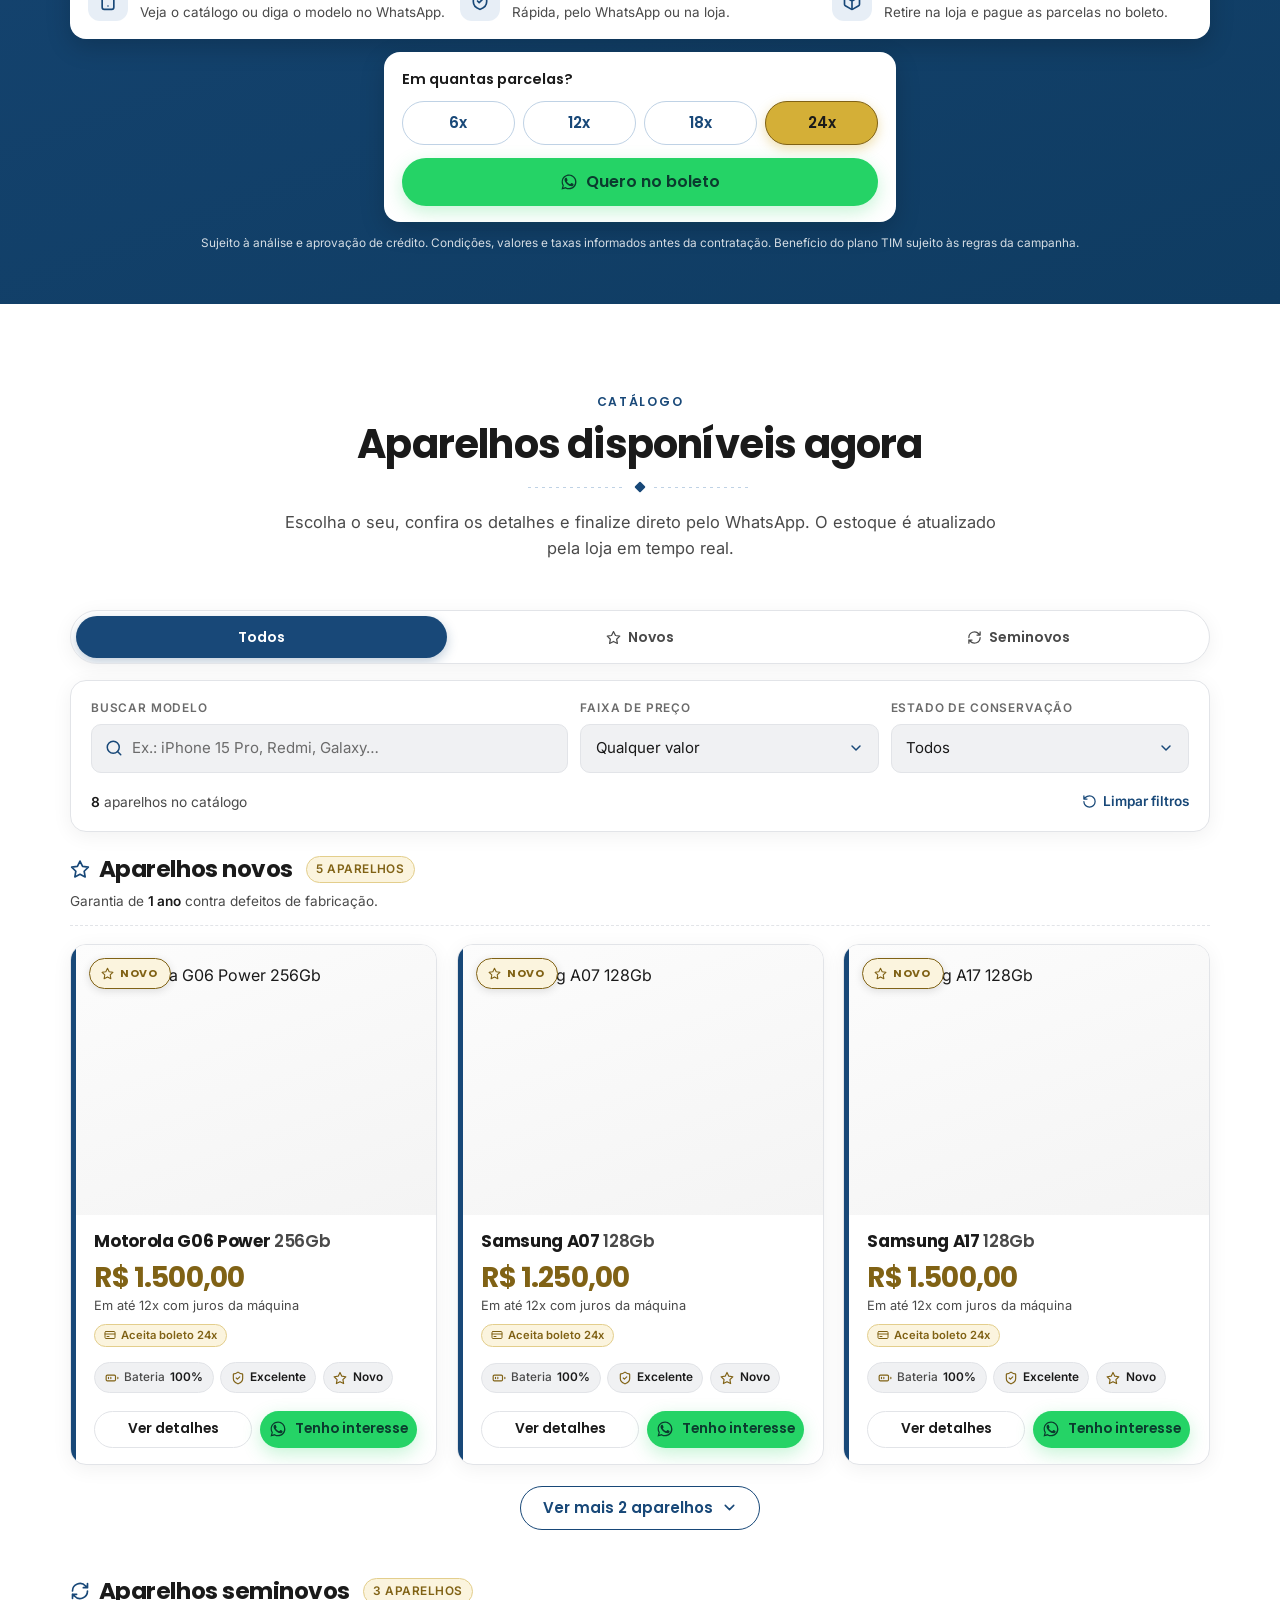
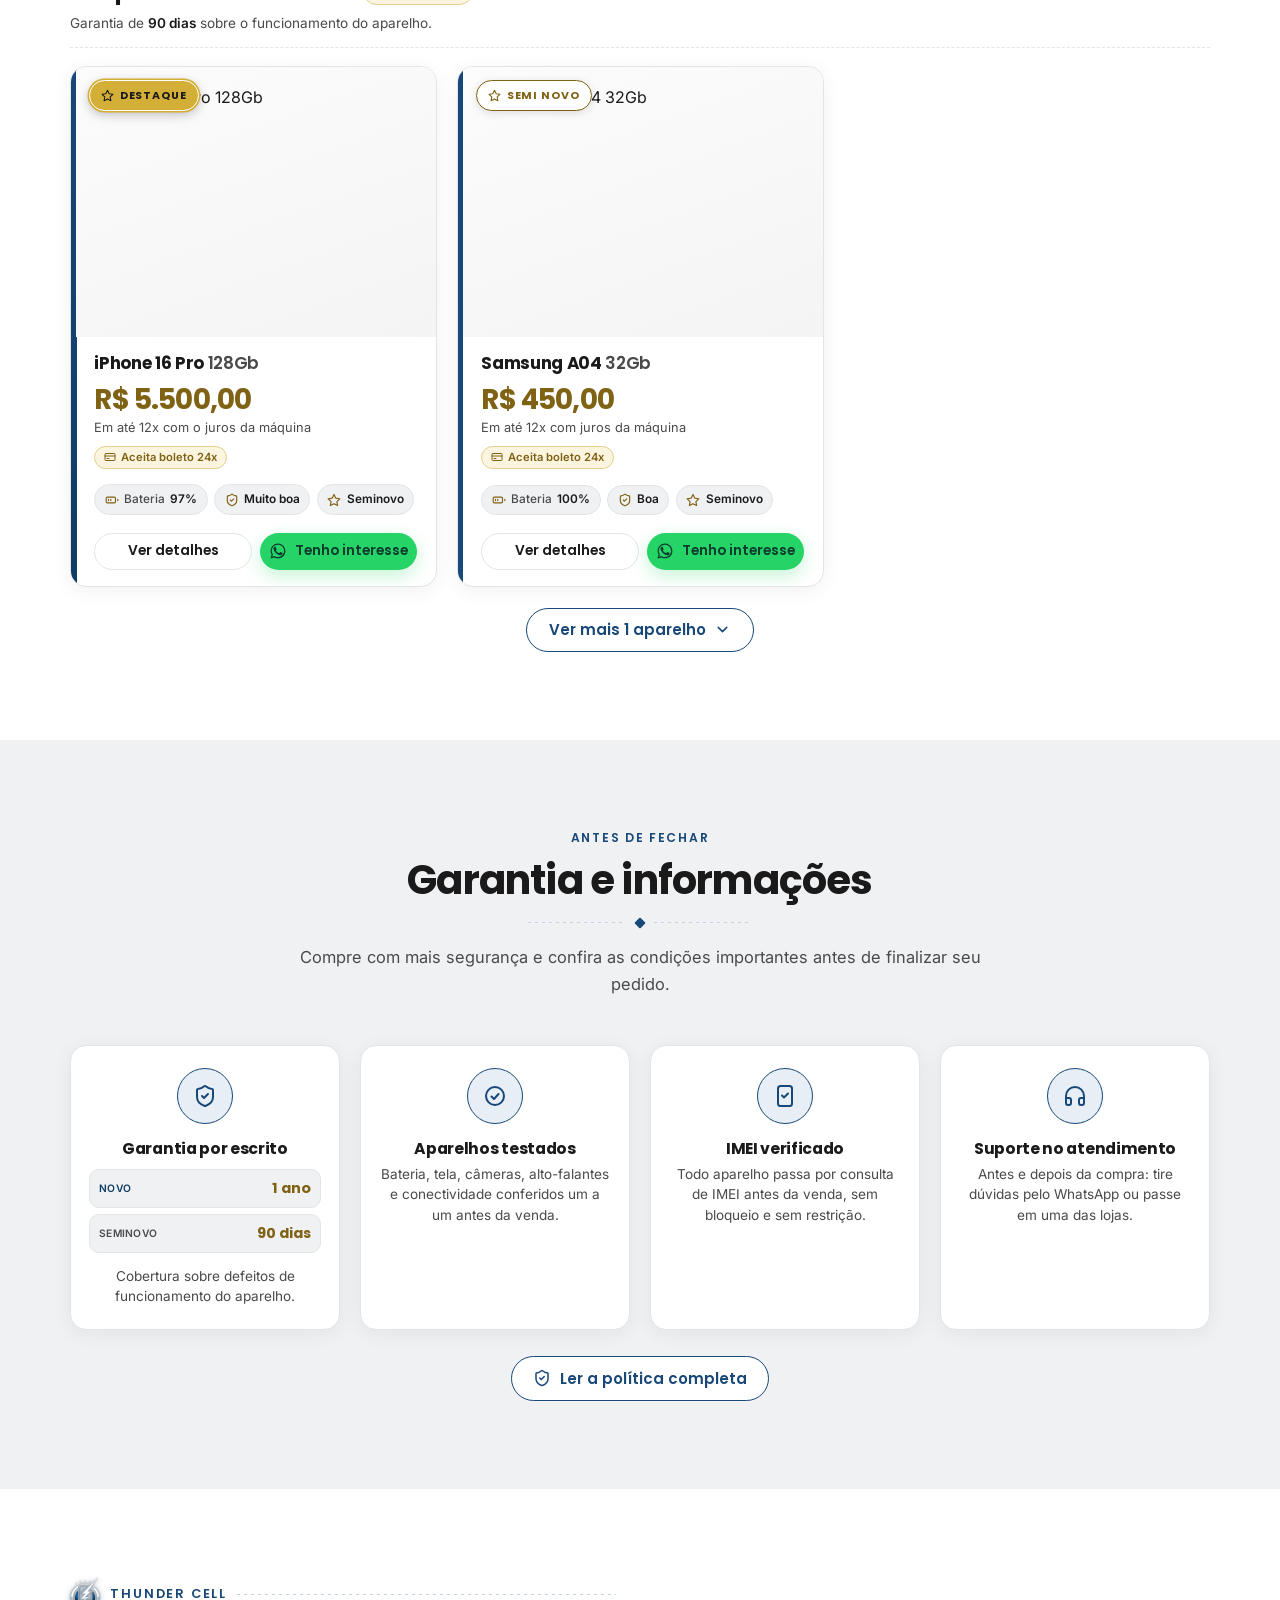
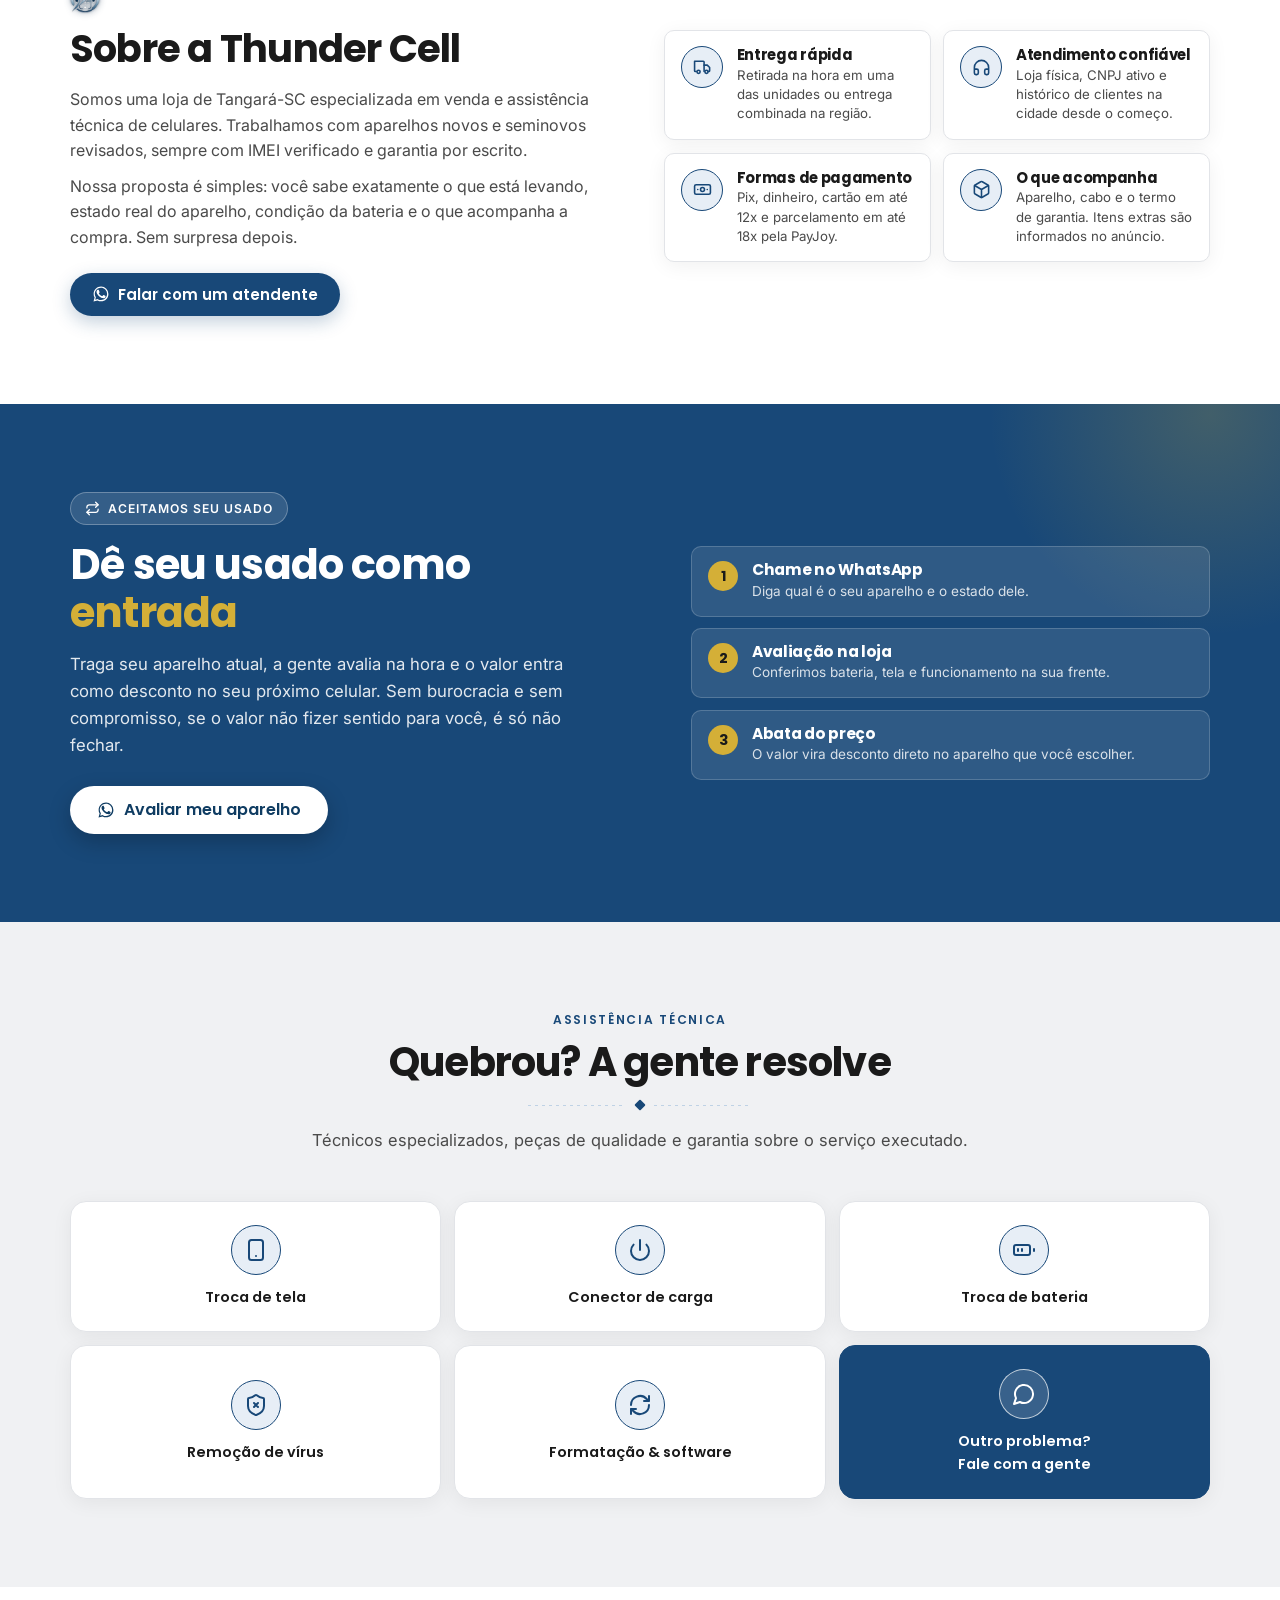
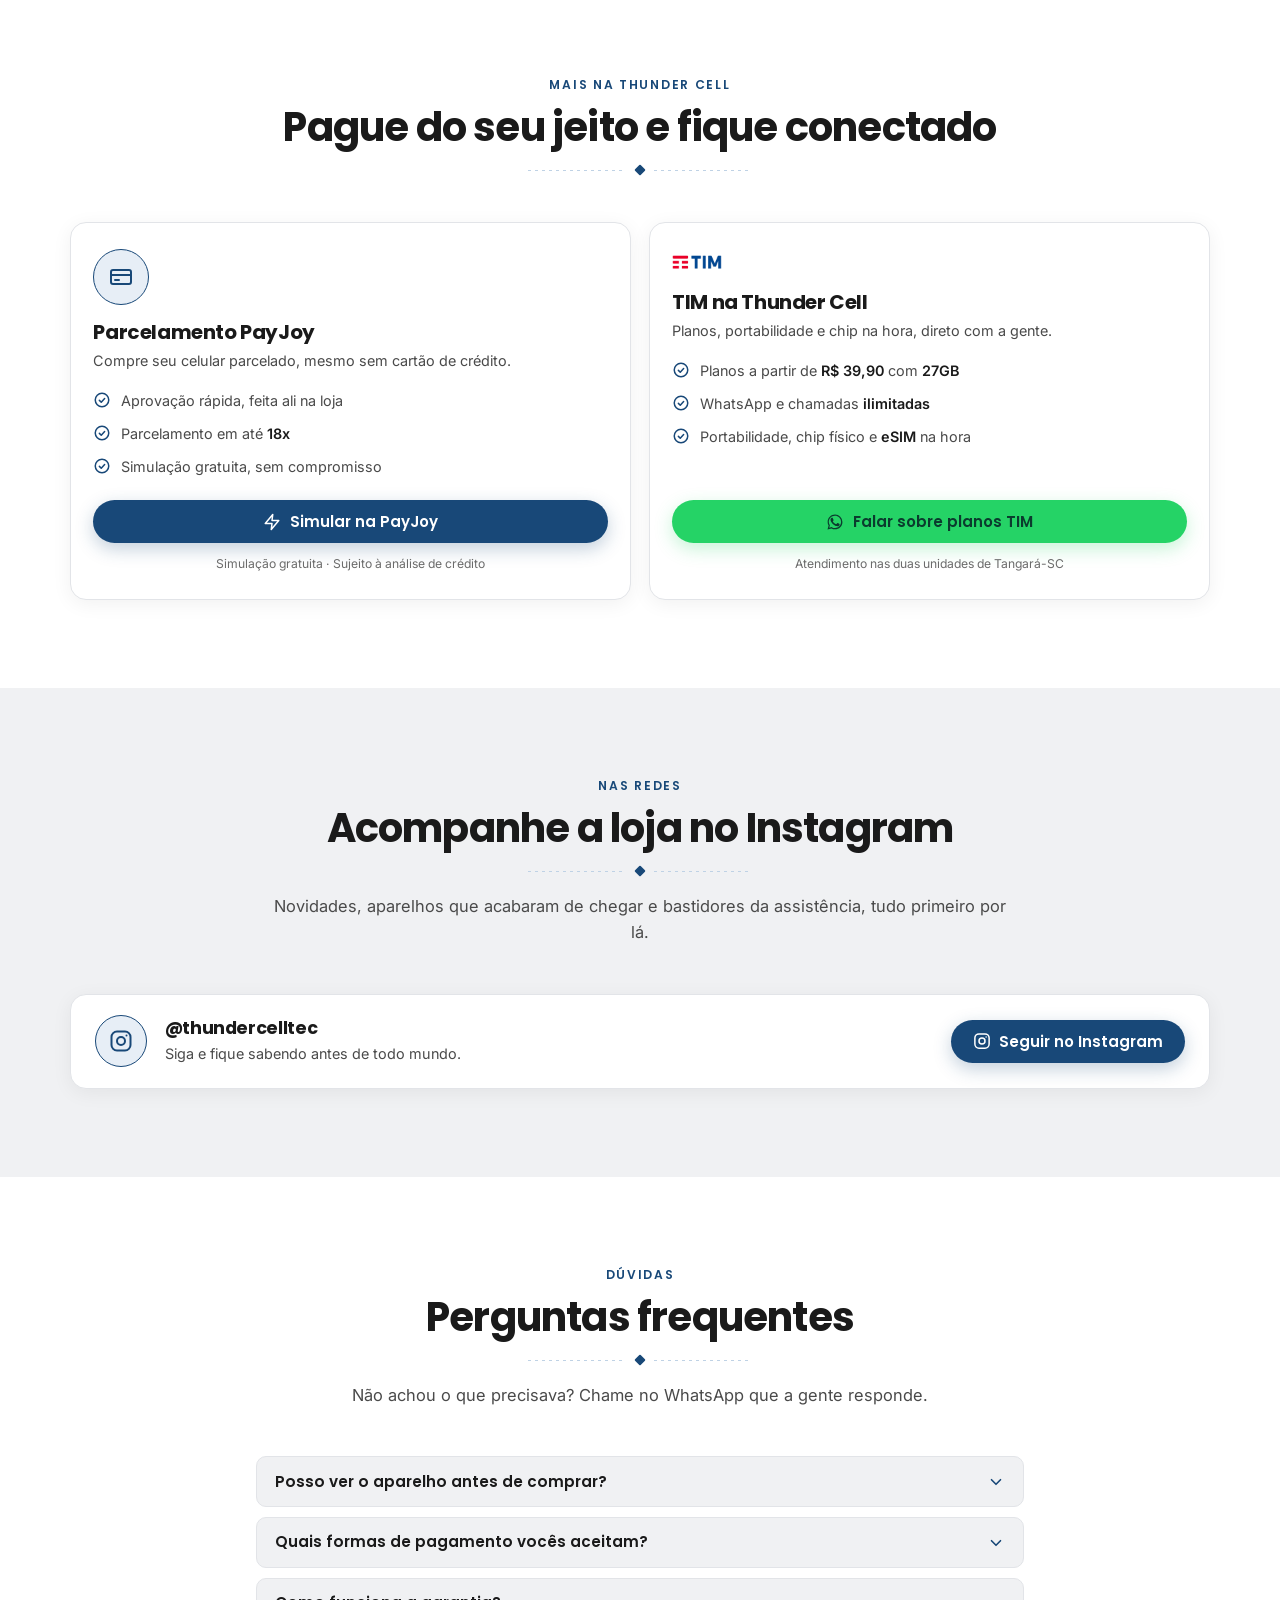
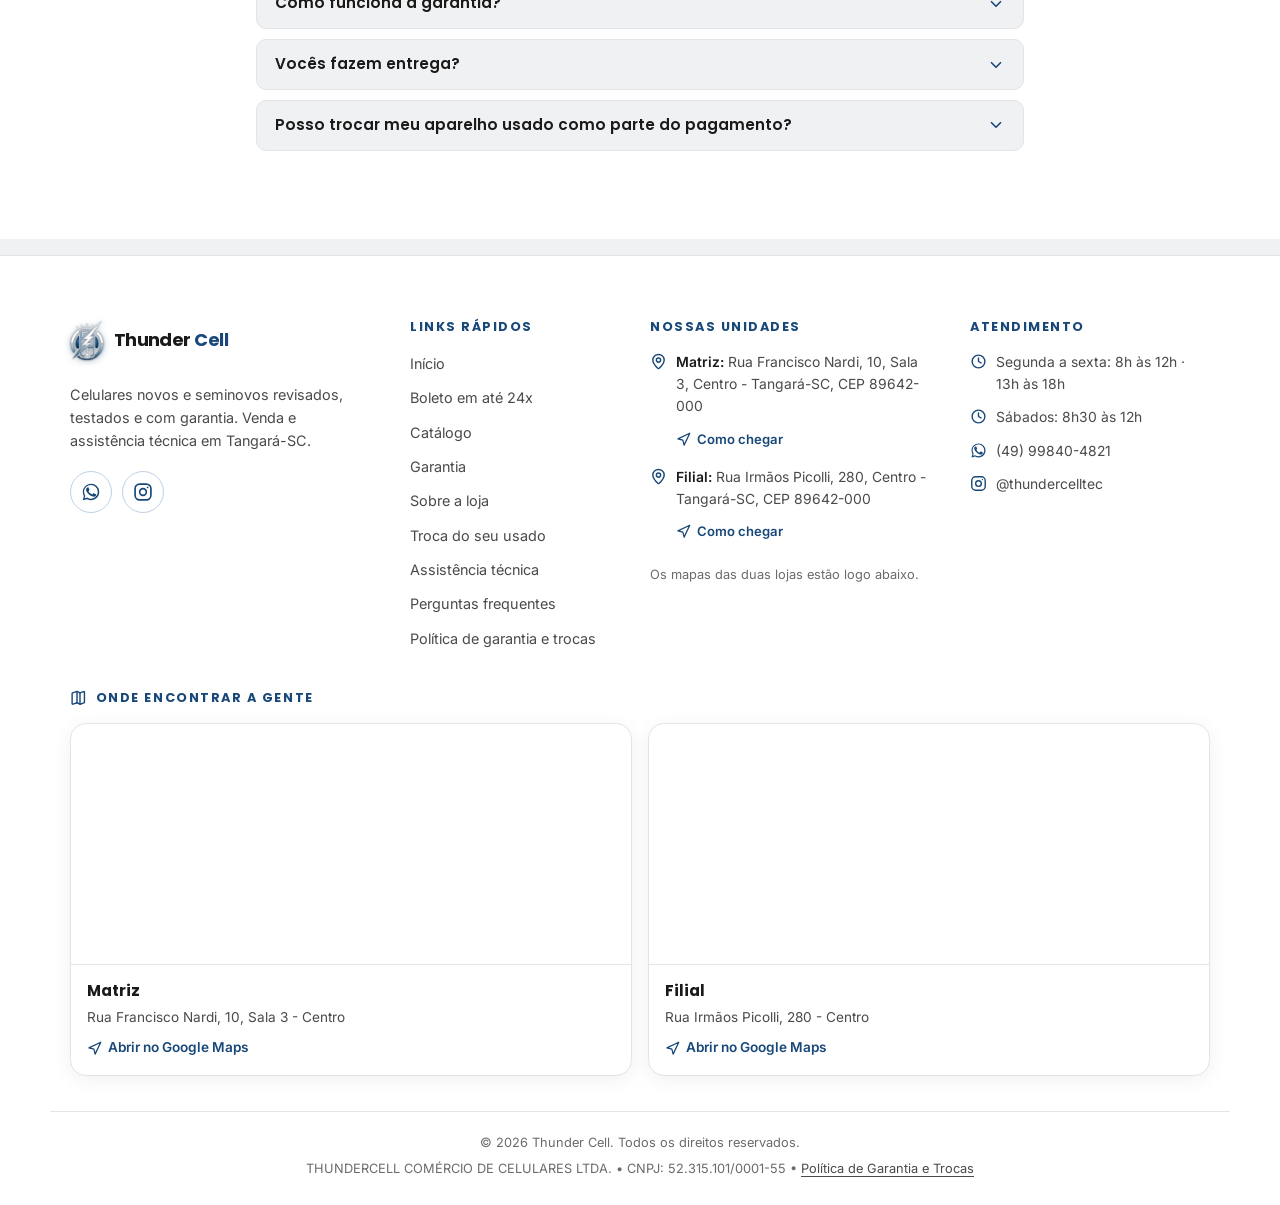
==== commit a2da37bf: "parcelamento" ====
--- a/index.html
+++ b/index.html
@@ -44,7 +44,14 @@
     <!-- Liga as animações de entrada. Fica inline e antes do CSS ser aplicado
          ao corpo para não haver "flash" — e, sem JavaScript, a classe nunca
          entra e todo o conteúdo aparece normalmente (ver `.js .reveal`). -->
-    <script>document.documentElement.classList.add('js');</script>
+    <script>
+        document.documentElement.classList.add('js');
+        // Barra de aviso do topo (boleto): só aparece com JS e se a pessoa
+        // não a dispensou antes. Decidido aqui, antes da pintura, para não
+        // piscar nem empurrar o layout depois.
+        try { if (localStorage.getItem('tc_promo_boleto_fechada') !== '1') document.documentElement.classList.add('has-promo'); }
+        catch (e) { document.documentElement.classList.add('has-promo'); }
+    </script>
 
     <!-- Dados estruturados (SEO local): as duas unidades da loja -->
     <script type="application/ld+json">
@@ -391,6 +398,18 @@
 <!-- =====================================================================
      CABEÇALHO
      ===================================================================== -->
+<!-- Barra fina fixa no topo: leva para #boleto; o X dispensa e lembra a escolha -->
+<div class="promo-bar" id="promoBar">
+    <a class="promo-bar__link" href="#boleto">
+        <svg class="icon" aria-hidden="true"><use href="#i-card"></use></svg>
+        <span>Boleto em até 24x · sem entrada</span>
+        <strong>Ver</strong>
+    </a>
+    <button class="promo-bar__close" id="promoFechar" type="button" aria-label="Dispensar aviso">
+        <svg class="icon" aria-hidden="true"><use href="#i-close"></use></svg>
+    </button>
+</div>
+
 <header class="header" id="header">
     <div class="container header__inner">
         <a class="brand" href="#topo" aria-label="Thunder Cell — início">
@@ -401,6 +420,7 @@
         <nav class="nav" aria-label="Navegação principal">
             <ul class="nav__list">
                 <li><a class="nav__link" href="#topo">Início</a></li>
+                <li><a class="nav__link" href="#boleto">Boleto 24x</a></li>
                 <li><a class="nav__link" href="#catalogo">Catálogo</a></li>
                 <li><a class="nav__link" href="#garantia">Garantia</a></li>
                 <li><a class="nav__link" href="#sobre">Sobre</a></li>
@@ -422,6 +442,7 @@
 
     <div class="nav-mobile" id="navMobile">
         <a href="#topo">Início</a>
+        <a href="#boleto">Boleto 24x</a>
         <a href="#catalogo">Catálogo</a>
         <a href="#garantia">Garantia</a>
         <a href="#sobre">Sobre</a>
@@ -444,10 +465,16 @@
 
         <div class="container hero__inner">
             <div class="hero__text reveal">
-                <span class="hero__eyebrow">
-                    <svg class="icon" aria-hidden="true"><use href="#i-bolt"></use></svg>
-                    Thunder Cell · Tangará-SC
-                </span>
+                <div class="hero__tags">
+                    <span class="hero__eyebrow">
+                        <svg class="icon" aria-hidden="true"><use href="#i-bolt"></use></svg>
+                        Thunder Cell · Tangará-SC
+                    </span>
+                    <a class="hero__chip" href="#boleto">
+                        <svg class="icon" aria-hidden="true"><use href="#i-card"></use></svg>
+                        Boleto em até 24x · sem entrada
+                    </a>
+                </div>
 
                 <h1 class="hero__title">Aparelhos revisados, com <span>garantia</span> de verdade</h1>
 
@@ -494,6 +521,134 @@
 <img class="hero__phone" src="https://res.cloudinary.com/ecryyjxy/image/upload/e_background_removal/f_auto,q_auto,c_limit,w_600/v1787311604/thundercell-produtos/ovb4cufpdmfzzskljk3m.png" alt="" width="400" height="533" loading="lazy" decoding="async" />
 <!-- BUILD:HERO-END -->
             </div>
+        </div>
+    </section>
+
+    <!-- =================================================================
+         BOLETO EM ATÉ 24x
+         Estado final já está no HTML (cadeado aberto, R$ 0, datas
+         genéricas). O boleto.js preenche as datas reais, monta passos e
+         chips a partir do site-config.js e roda as animações.
+         ================================================================= -->
+    <section class="section boleto" id="boleto" aria-labelledby="boletoTitulo">
+        <span class="blob boleto__blob" aria-hidden="true"></span>
+
+        <div class="container boleto__inner">
+            <header class="boleto__head reveal">
+                <h2 class="boleto__title" id="boletoTitulo">Seu celular novo no boleto, em até <span>24x</span></h2>
+                <p class="boleto__sub">Sem bloqueio no aparelho, sem entrada e com a 1ª parcela só daqui a <span data-boleto-dias>60</span> dias.</p>
+            </header>
+
+            <div class="boleto__grid">
+                <!-- Cadeado: fecha e abre a cada 3 s (CSS), só com a seção na tela -->
+                <article class="b-card b-lock reveal">
+                    <svg class="lock" viewBox="0 0 48 48" aria-hidden="true">
+                        <g class="lock__haste"><path d="M15 22v-7a9 9 0 0 1 18 0v7"/></g>
+                        <rect class="lock__corpo" x="10" y="21" width="28" height="22" rx="5"/>
+                        <circle class="lock__furo" cx="24" cy="30" r="2.8"/>
+                        <rect class="lock__furo" x="22.8" y="31" width="2.4" height="6" rx="1.2"/>
+                    </svg>
+                    <div>
+                        <h3 class="b-card__title">Sem bloqueio no celular</h3>
+                        <p class="b-card__text">O aparelho é seu desde o primeiro dia.</p>
+                    </div>
+                </article>
+
+                <!-- Sem entrada: contador cai até R$ 0 e o selo pulsa -->
+                <article class="b-card b-entrada reveal" style="--delay: 80ms">
+                    <div class="b-entrada__linha">
+                        <div>
+                            <span class="b-entrada__rot">Entrada</span>
+                            <strong class="b-entrada__num" id="entradaNum" aria-label="Entrada: zero reais">R$ 0</strong>
+                        </div>
+                        <span class="b-entrada__selo" id="entradaSelo">Sem entrada</span>
+                    </div>
+                    <p class="b-entrada__text">Você leva o aparelho sem pagar nada na hora.</p>
+                </article>
+
+                <!-- 60 dias: datas calculadas no navegador, nada fixo no código -->
+                <article class="b-card b-cal reveal" id="boletoCal">
+                    <h3 class="b-card__title">1ª parcela só em <span><span data-boleto-dias>60</span> dias</span></h3>
+
+                    <div class="tl">
+                        <div class="tl__trilho">
+                            <span class="tl__linha"></span>
+                            <span class="tl__fill"></span>
+                            <span class="tl__tick is-hit" style="left:0"></span>
+                            <span class="tl__tick is-hit" style="left:50%"></span>
+                            <span class="tl__tick is-hit" style="left:100%"></span>
+                            <span class="tl__dot"><svg class="icon" aria-hidden="true"><use href="#i-phone"></use></svg></span>
+                        </div>
+                        <ol class="tl__marcos">
+                            <li><span data-marco-rotulo="0">Hoje</span><strong data-marco="0">--/--</strong></li>
+                            <li><span data-marco-rotulo="1">30 dias</span><strong data-marco="1">--/--</strong></li>
+                            <li><span data-marco-rotulo="2">60 dias</span><strong data-marco="2">--/--</strong></li>
+                        </ol>
+                    </div>
+
+                    <p class="tl__final" aria-live="polite">
+                        Sua 1ª parcela: <strong data-parcela-data>--/--</strong>
+                        <small data-parcela-extenso></small>
+                    </p>
+                </article>
+
+                <!-- Plano TIM: reaproveita a logo da seção de planos -->
+                <article class="b-card b-tim reveal" style="--delay: 80ms">
+                    <span class="b-tim__sinal" aria-hidden="true">
+                        <svg viewBox="0 0 56 48">
+                            <path class="sim" d="M10 6h13l7 7v26a3 3 0 0 1-3 3H10a3 3 0 0 1-3-3V9a3 3 0 0 1 3-3Z"/>
+                            <rect class="sim" x="12" y="22" width="12" height="11" rx="2"/>
+                            <path class="onda onda--1" d="M38 19a7 7 0 0 1 0 10"/>
+                            <path class="onda onda--2" d="M43 14a14 14 0 0 1 0 20"/>
+                            <path class="onda onda--3" d="M48 9a21 21 0 0 1 0 30"/>
+                        </svg>
+                    </span>
+                    <div>
+                        <img class="b-tim__logo" src="assets/img/tim.png" alt="TIM" width="1200" height="630" loading="lazy" />
+                        <h3 class="b-card__title">Chance de ganhar <strong>1 ano de plano TIM</strong> incluso</h3>
+                        <p class="b-card__text">Condições da campanha com a loja.</p>
+                    </div>
+                </article>
+            </div>
+
+            <div class="b-card b-passos reveal">
+                <h3 class="b-card__title">Como funciona</h3>
+                <ol class="passos" id="boletoPassos">
+                    <li class="passos__item">
+                        <span class="passos__ico"><svg class="icon" aria-hidden="true"><use href="#i-phone"></use></svg><b>1</b></span>
+                        <div><h4>Escolha seu aparelho</h4><p>Veja o catálogo ou diga o modelo no WhatsApp.</p></div>
+                    </li>
+                    <li class="passos__item">
+                        <span class="passos__ico"><svg class="icon" aria-hidden="true"><use href="#i-shield"></use></svg><b>2</b></span>
+                        <div><h4>Faça a análise de crédito</h4><p>Rápida, pelo WhatsApp ou na loja.</p></div>
+                    </li>
+                    <li class="passos__item">
+                        <span class="passos__ico"><svg class="icon" aria-hidden="true"><use href="#i-box"></use></svg><b>3</b></span>
+                        <div><h4>Leve o celular e pague no boleto</h4><p>Retire na loja e pague as parcelas no boleto.</p></div>
+                    </li>
+                </ol>
+                <div class="passos__docs" id="boletoDocs" hidden>
+                    <h4>Documentos para a análise</h4>
+                    <ul></ul>
+                </div>
+            </div>
+
+            <div class="b-card b-cta reveal">
+                <p class="b-cta__rot" id="boletoChipsRot">Em quantas parcelas?</p>
+                <div class="chips" id="boletoChips" role="radiogroup" aria-labelledby="boletoChipsRot">
+                    <button class="chip" type="button" role="radio" aria-checked="false" data-parcelas="6">6x</button>
+                    <button class="chip" type="button" role="radio" aria-checked="false" data-parcelas="12">12x</button>
+                    <button class="chip" type="button" role="radio" aria-checked="false" data-parcelas="18">18x</button>
+                    <button class="chip" type="button" role="radio" aria-checked="true" data-parcelas="24">24x</button>
+                </div>
+                <a class="btn btn--whatsapp btn--lg btn--block" id="boletoCta" target="_blank" rel="noopener noreferrer"
+                   href="https://wa.me/5549998404821?text=Ol%C3%A1!%20Quero%20comprar%20um%20celular%20no%20boleto%20em%2024x%2C%20sem%20entrada.%20Pode%20me%20ajudar%3F">
+                    <svg class="icon" aria-hidden="true"><use href="#i-whatsapp"></use></svg>
+                    Quero no boleto
+                </a>
+            </div>
+
+            <p class="boleto__legal">Sujeito à análise e aprovação de crédito. Condições, valores e taxas informados antes da contratação. Benefício do plano TIM sujeito às regras da campanha.</p>
         </div>
     </section>
 
@@ -1200,6 +1355,7 @@
             <h3 class="footer__title">Links rápidos</h3>
             <ul class="footer__links">
                 <li><a href="#topo">Início</a></li>
+                <li><a href="#boleto">Boleto em até 24x</a></li>
                 <li><a href="#catalogo">Catálogo</a></li>
                 <li><a href="#garantia">Garantia</a></li>
                 <li><a href="#sobre">Sobre a loja</a></li>
--- a/assets/css/style.css
+++ b/assets/css/style.css
@@ -89,6 +89,9 @@
     --container: 1180px;
     --gutter: 1.25rem;
     --header-h: 68px;
+    /* Altura da barra de aviso do topo: 0 quando ela não existe/foi dispensada
+       (a classe `has-promo` no <html> a liga — ver index.html e boleto.js). */
+    --promo-h: 0px;
 
     /* Transições */
     --ease: cubic-bezier(0.22, 0.61, 0.36, 1);
@@ -106,7 +109,7 @@
 html {
     scroll-behavior: smooth;
     /* Âncoras não ficam escondidas atrás do header fixo */
-    scroll-padding-top: calc(var(--header-h) + 12px);
+    scroll-padding-top: calc(var(--header-h) + var(--promo-h) + 12px);
     -webkit-text-size-adjust: 100%;
 }
 
@@ -285,7 +288,7 @@
    --------------------------------------------------------------- */
 .header {
     position: sticky;
-    top: 0;
+    top: var(--promo-h);
     z-index: 100;
     background: rgba(255, 255, 255, 0.86);
     backdrop-filter: blur(14px);
@@ -377,7 +380,7 @@
 /* Menu mobile (painel que desliza abaixo do header) */
 .nav-mobile {
     position: fixed;
-    inset: var(--header-h) 0 auto 0;
+    inset: calc(var(--header-h) + var(--promo-h)) 0 auto 0;
     background: var(--surface);
     border-bottom: 1px solid var(--border);
     box-shadow: var(--shadow-md);
@@ -2018,6 +2021,340 @@
     transform: none;
 }
 
+/* ---------------------------------------------------------------
+   18. Boleto em até 24x (#boleto), barra do topo e selo nos cards
+   Animações só com transform/opacity. Sem JS ou com "menos movimento"
+   o que se vê é o estado final, estático (cadeado aberto, R$ 0,
+   linha completa e data da 1ª parcela).
+   --------------------------------------------------------------- */
+
+/* ---- Barra fina fixa no topo ---- */
+.promo-bar { display: none; }
+.has-promo { --promo-h: 36px; }
+.has-promo .promo-bar {
+    display: flex;
+    position: sticky;
+    top: 0;
+    z-index: 101;
+    height: var(--promo-h);
+    background: var(--ouro);
+    color: #1A1A1A;
+}
+.promo-bar__link {
+    flex: 1;
+    min-width: 0;
+    display: flex;
+    align-items: center;
+    justify-content: center;
+    gap: 0.45rem;
+    padding-left: var(--promo-h);      /* equilibra o X e centra o texto */
+    font-size: 0.78rem;
+    font-weight: 600;
+}
+.promo-bar__link .icon { width: 15px; height: 15px; flex: none; }
+.promo-bar__link span { min-width: 0; overflow: hidden; text-overflow: ellipsis; white-space: nowrap; }
+.promo-bar__link strong { flex: none; text-decoration: underline; text-underline-offset: 2px; }
+.promo-bar__close {
+    flex: none;
+    width: var(--promo-h);
+    display: grid;
+    place-items: center;
+    color: #1A1A1A;
+}
+.promo-bar__close .icon { width: 16px; height: 16px; }
+
+/* ---- Pílula no hero ---- */
+.hero__tags { display: flex; flex-wrap: wrap; gap: 0.5rem; margin-bottom: 1.1rem; }
+.hero__tags .hero__eyebrow { margin-bottom: 0; }
+.hero__chip {
+    display: inline-flex;
+    align-items: center;
+    gap: 0.45rem;
+    padding: 0.4rem 0.85rem;
+    border-radius: var(--radius-pill);
+    background: var(--ouro-tint);
+    border: 1px solid var(--ouro-line);
+    color: var(--ouro-ink);
+    font-size: 0.78rem;
+    font-weight: 600;
+    transition: border-color 0.18s var(--ease);
+}
+.hero__chip .icon { width: 15px; height: 15px; flex: none; }
+.hero__chip:hover { border-color: var(--ouro-ink); }
+
+/* ---- Selo "Aceita boleto" nos cards ---- */
+.tag-boleto {
+    display: inline-flex;
+    align-items: center;
+    gap: 0.3rem;
+    margin-top: 0.45rem;
+    padding: 0.2rem 0.55rem;
+    border-radius: var(--radius-pill);
+    background: var(--ouro-tint);
+    border: 1px solid var(--ouro-line);
+    color: var(--ouro-ink);
+    font-size: 0.7rem;
+    font-weight: 600;
+    line-height: 1.3;
+}
+.tag-boleto .icon { width: 12px; height: 12px; }
+
+/* ---- Seção ---- */
+.boleto {
+    background: linear-gradient(160deg, var(--brand) 0%, var(--brand-dark) 100%);
+    color: #fff;
+    overflow: hidden;
+    padding-block: clamp(2rem, 6vw, 3.25rem);
+}
+.boleto__blob {
+    width: 420px; height: 420px;
+    top: -200px; right: -160px;
+    background: radial-gradient(circle, rgba(212, 175, 55, 0.22), transparent 68%);
+}
+.boleto__inner { position: relative; z-index: 1; display: grid; gap: 0.8rem; }
+
+.boleto__head { margin-bottom: 0.3rem; }
+.boleto__title { font-size: clamp(1.55rem, 5.6vw, 2.4rem); max-width: 22ch; }
+.boleto__title span { color: var(--ouro); }   /* 4,46:1 sobre o azul, texto grande */
+.boleto__sub { color: rgba(255, 255, 255, 0.92); font-size: 0.95rem; margin-top: 0.55rem; max-width: 44ch; }
+
+.boleto__grid { display: grid; gap: 0.8rem; }
+
+.b-card {
+    min-width: 0;
+    background: var(--surface);
+    color: var(--ink);
+    border-radius: var(--radius);
+    padding: 1rem 1.1rem;
+    box-shadow: 0 8px 24px rgba(0, 0, 0, 0.18);
+}
+.b-card__title { font-size: 1rem; line-height: 1.25; }
+.b-card__text { color: var(--muted); font-size: 0.88rem; margin-top: 0.2rem; }
+
+/* Entrada suave: sobe 12px (o padrão do site sobe 22px) */
+.js .boleto .reveal { transform: translateY(12px); }
+.js .boleto .reveal.is-visible { transform: none; }
+
+/* ---- Cadeado ---- */
+.b-lock { display: flex; align-items: center; gap: 0.9rem; }
+.lock { width: 52px; height: 52px; flex: none; overflow: visible; }
+.lock__haste { transform-origin: 15px 22px; transform: rotate(-32deg); }   /* estático = aberto */
+.lock__haste path { fill: none; stroke: var(--brand); stroke-width: 4; stroke-linecap: round; }
+.lock__corpo { fill: var(--ouro); }
+.lock__furo { fill: #1A1A1A; opacity: 0.85; }
+
+@keyframes lock-haste {
+    0%, 40%  { transform: rotate(0deg); }       /* fechado */
+    50%, 90% { transform: rotate(-32deg); }     /* aberto: ~3 s */
+    100%     { transform: rotate(0deg); }
+}
+
+/* ---- Sem entrada ---- */
+.b-entrada {
+    background: linear-gradient(135deg, #E6C451 0%, var(--ouro) 55%, #C69F27 100%);
+    color: #1A1A1A;
+}
+.b-entrada__linha { display: flex; align-items: center; justify-content: space-between; gap: 0.6rem; flex-wrap: wrap; }
+.b-entrada__rot { display: block; font-size: 0.72rem; font-weight: 600; letter-spacing: 0.1em; text-transform: uppercase; }
+.b-entrada__num {
+    display: block;
+    white-space: nowrap;
+    font-family: var(--font-title);
+    font-size: clamp(1.7rem, 7.5vw, 2.2rem);
+    line-height: 1.05;
+    font-variant-numeric: tabular-nums;
+}
+.b-entrada__selo {
+    flex: none;
+    white-space: nowrap;
+    padding: 0.45rem 0.8rem;
+    border-radius: var(--radius-pill);
+    background: #1A1A1A;
+    color: var(--ouro);
+    font-family: var(--font-title);
+    font-size: 0.72rem;
+    font-weight: 700;
+    letter-spacing: 0.08em;
+    text-transform: uppercase;
+}
+.b-entrada__text { font-size: 0.88rem; margin-top: 0.6rem; color: rgba(26, 26, 26, 0.88); }
+
+@keyframes selo-pulso {
+    0%, 100% { transform: scale(1); }
+    50%      { transform: scale(1.12); }
+}
+
+/* ---- Calendário dos 60 dias ---- */
+.b-cal .b-card__title { margin-bottom: 0.9rem; }
+.b-cal .b-card__title > span { color: var(--ouro-ink); }
+
+.tl__trilho { position: relative; height: 28px; }
+.tl__linha, .tl__fill {
+    position: absolute;
+    left: 0; right: 0;
+    top: 50%;
+    height: 4px;
+    margin-top: -2px;
+    border-radius: 2px;
+}
+.tl__linha { background: var(--brand-line); }
+.tl__fill { background: linear-gradient(90deg, var(--brand), var(--ouro)); transform-origin: left; }
+.tl__tick {
+    position: absolute;
+    top: 50%;
+    width: 12px; height: 12px;
+    margin: -6px 0 0 -6px;
+    border-radius: 50%;
+    background: var(--surface);
+    border: 2px solid var(--brand-line);
+    transition: background-color 0.3s, border-color 0.3s;
+}
+.tl__tick.is-hit { background: var(--brand); border-color: var(--brand); }
+.tl__dot {
+    position: absolute;
+    left: 100%; top: 50%;
+    z-index: 2;
+    width: 26px; height: 26px;
+    margin: -13px 0 0 -13px;
+    border-radius: 50%;
+    display: grid;
+    place-items: center;
+    background: var(--ouro);
+    color: #1A1A1A;
+    box-shadow: 0 2px 8px rgba(0, 0, 0, 0.25);
+}
+.tl__dot .icon { width: 14px; height: 14px; }
+
+.tl__marcos { display: grid; grid-template-columns: repeat(3, minmax(0, 1fr)); margin-top: 0.35rem; }
+.tl__marcos li:nth-child(2) { text-align: center; }
+.tl__marcos li:last-child { text-align: right; }
+.tl__marcos span {
+    display: block;
+    font-size: 0.7rem;
+    letter-spacing: 0.06em;
+    text-transform: uppercase;
+    color: var(--muted-soft);
+}
+.tl__marcos strong { font-family: var(--font-title); font-size: 1rem; }
+
+.tl__final {
+    margin-top: 0.8rem;
+    padding: 0.6rem 0.8rem;
+    border-radius: var(--radius-sm);
+    background: var(--ouro-tint);
+    border: 1px solid var(--ouro-line);
+    font-size: 0.92rem;
+    font-weight: 500;
+    transition: opacity 0.5s var(--ease), transform 0.5s var(--ease);
+}
+.tl__final strong { font-family: var(--font-title); font-size: 1.1rem; color: var(--ouro-ink); }
+.tl__final small { display: block; font-size: 0.78rem; color: var(--muted); }
+.tl__final small::first-letter { text-transform: uppercase; }
+/* Espaço reservado (opacity, não display): a data final não empurra o layout */
+.b-cal.is-anim:not(.is-done) .tl__final { opacity: 0; transform: translateY(6px); }
+.b-cal.is-anim:not(.is-done) .tl__tick:not(.is-hit) { background: var(--surface); border-color: var(--brand-line); }
+
+/* ---- Plano TIM ---- */
+.b-tim { display: flex; align-items: center; gap: 1rem; }
+.b-tim__sinal {
+    flex: none;
+    width: 64px; height: 56px;
+    display: grid;
+    place-items: center;
+    border-radius: 14px;
+    background: var(--brand-tint);
+}
+.b-tim__sinal svg { width: 48px; height: 41px; fill: none; stroke-width: 2.4; stroke-linecap: round; stroke-linejoin: round; }
+.b-tim__sinal .sim { stroke: var(--brand); }
+.b-tim__sinal .onda { stroke: var(--ouro-ink); }
+.b-tim__logo { height: 18px; width: auto; margin-bottom: 0.4rem; object-fit: contain; object-position: left center; }
+.b-tim .b-card__title strong { color: var(--brand); }
+
+@keyframes onda-sinal {
+    0%, 100% { opacity: 0.25; }
+    40%, 60% { opacity: 1; }
+}
+
+/* ---- Como funciona ---- */
+.passos { display: grid; gap: 0.7rem; margin-top: 0.8rem; }
+.passos__item { display: flex; gap: 0.75rem; align-items: flex-start; }
+.passos__ico {
+    position: relative;
+    flex: none;
+    width: 40px; height: 40px;
+    display: grid;
+    place-items: center;
+    border-radius: 12px;
+    background: var(--brand-tint);
+    color: var(--brand);
+}
+.passos__ico .icon { width: 20px; height: 20px; }
+.passos__ico b {
+    position: absolute;
+    top: -6px; right: -6px;
+    width: 18px; height: 18px;
+    border-radius: 50%;
+    background: var(--ouro);
+    color: #1A1A1A;
+    font: 700 0.68rem/18px var(--font-title);
+    text-align: center;
+}
+.passos__item h4 { font-size: 0.92rem; line-height: 1.3; }
+.passos__item p { font-size: 0.84rem; color: var(--muted); margin-top: 0.1rem; }
+.passos__docs { margin-top: 0.9rem; padding-top: 0.8rem; border-top: 1px dashed var(--border); }
+.passos__docs h4 { font-size: 0.85rem; margin-bottom: 0.35rem; }
+.passos__docs ul { padding-left: 1.1rem; list-style: disc; font-size: 0.84rem; color: var(--muted); }
+
+/* ---- Parcelas + CTA ---- */
+.b-cta__rot { font-family: var(--font-title); font-weight: 600; font-size: 0.9rem; margin-bottom: 0.6rem; }
+.chips { display: grid; grid-template-columns: repeat(4, minmax(0, 1fr)); gap: 0.5rem; margin-bottom: 0.8rem; }
+.chip {
+    min-height: 44px;
+    border-radius: var(--radius-pill);
+    border: 1.5px solid var(--brand-line);
+    background: var(--surface);
+    color: var(--brand);
+    font-family: var(--font-title);
+    font-weight: 600;
+    font-size: 0.95rem;
+    transition: background-color 0.18s var(--ease), border-color 0.18s var(--ease), transform 0.18s var(--ease);
+}
+.chip:active { transform: translateY(1px); }
+.chip[aria-checked="true"] {
+    background: var(--ouro);
+    border-color: var(--ouro-ink);
+    color: #1A1A1A;
+    box-shadow: 0 4px 12px rgba(212, 175, 55, 0.4);
+}
+
+.boleto__legal { font-size: 0.74rem; line-height: 1.5; color: rgba(255, 255, 255, 0.82); }
+
+@media (min-width: 760px) {
+    .boleto__head { text-align: center; }
+    .boleto__title, .boleto__sub { margin-inline: auto; }
+    .boleto__grid { grid-template-columns: 1fr 1fr; }
+    .b-cal, .b-tim { grid-column: 1 / -1; }
+    .passos { grid-template-columns: repeat(3, minmax(0, 1fr)); }
+    .b-cta { max-width: 32rem; margin-inline: auto; width: 100%; }
+    .boleto__legal { text-align: center; }
+}
+
+/* Animações em loop: só com movimento permitido, e pausadas fora da tela
+   (o boleto.js liga `.is-ativa` enquanto a seção está visível). */
+@media (prefers-reduced-motion: no-preference) {
+    .lock__haste { transform: rotate(0deg); animation: lock-haste 6s ease-in-out infinite; }
+    .b-entrada__selo.is-pulso { animation: selo-pulso 0.9s var(--ease) 2; }
+    .onda { animation: onda-sinal 1.8s ease-in-out infinite; }
+    .onda--2 { animation-delay: 0.25s; }
+    .onda--3 { animation-delay: 0.5s; }
+    .tl__dot { will-change: transform; }
+    .js .boleto:not(.is-ativa) .lock__haste,
+    .js .boleto:not(.is-ativa) .onda { animation-play-state: paused; }
+}
+@media (prefers-reduced-motion: reduce) {
+    .js .boleto .reveal { transform: none; }
+}
+
 /* Quem prefere menos movimento não recebe nenhum */
 @media (prefers-reduced-motion: reduce) {
     html { scroll-behavior: auto; }
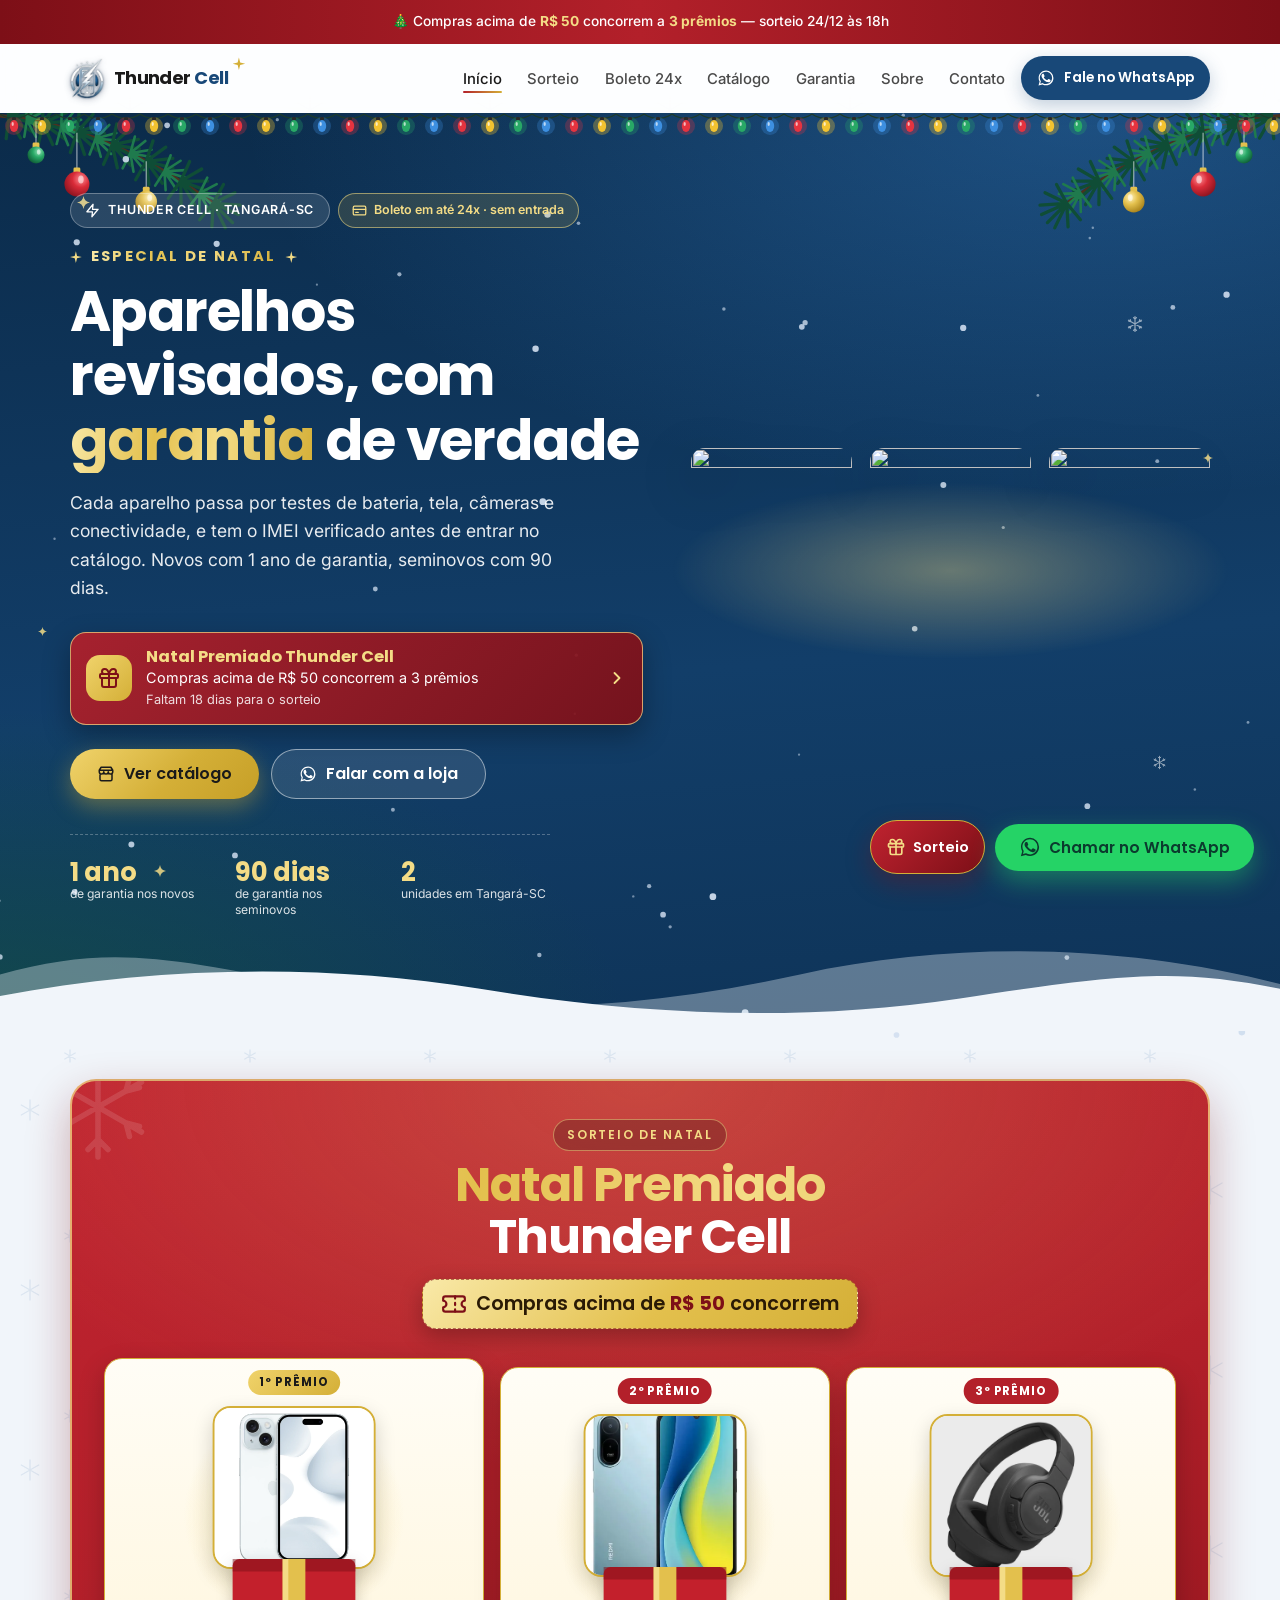
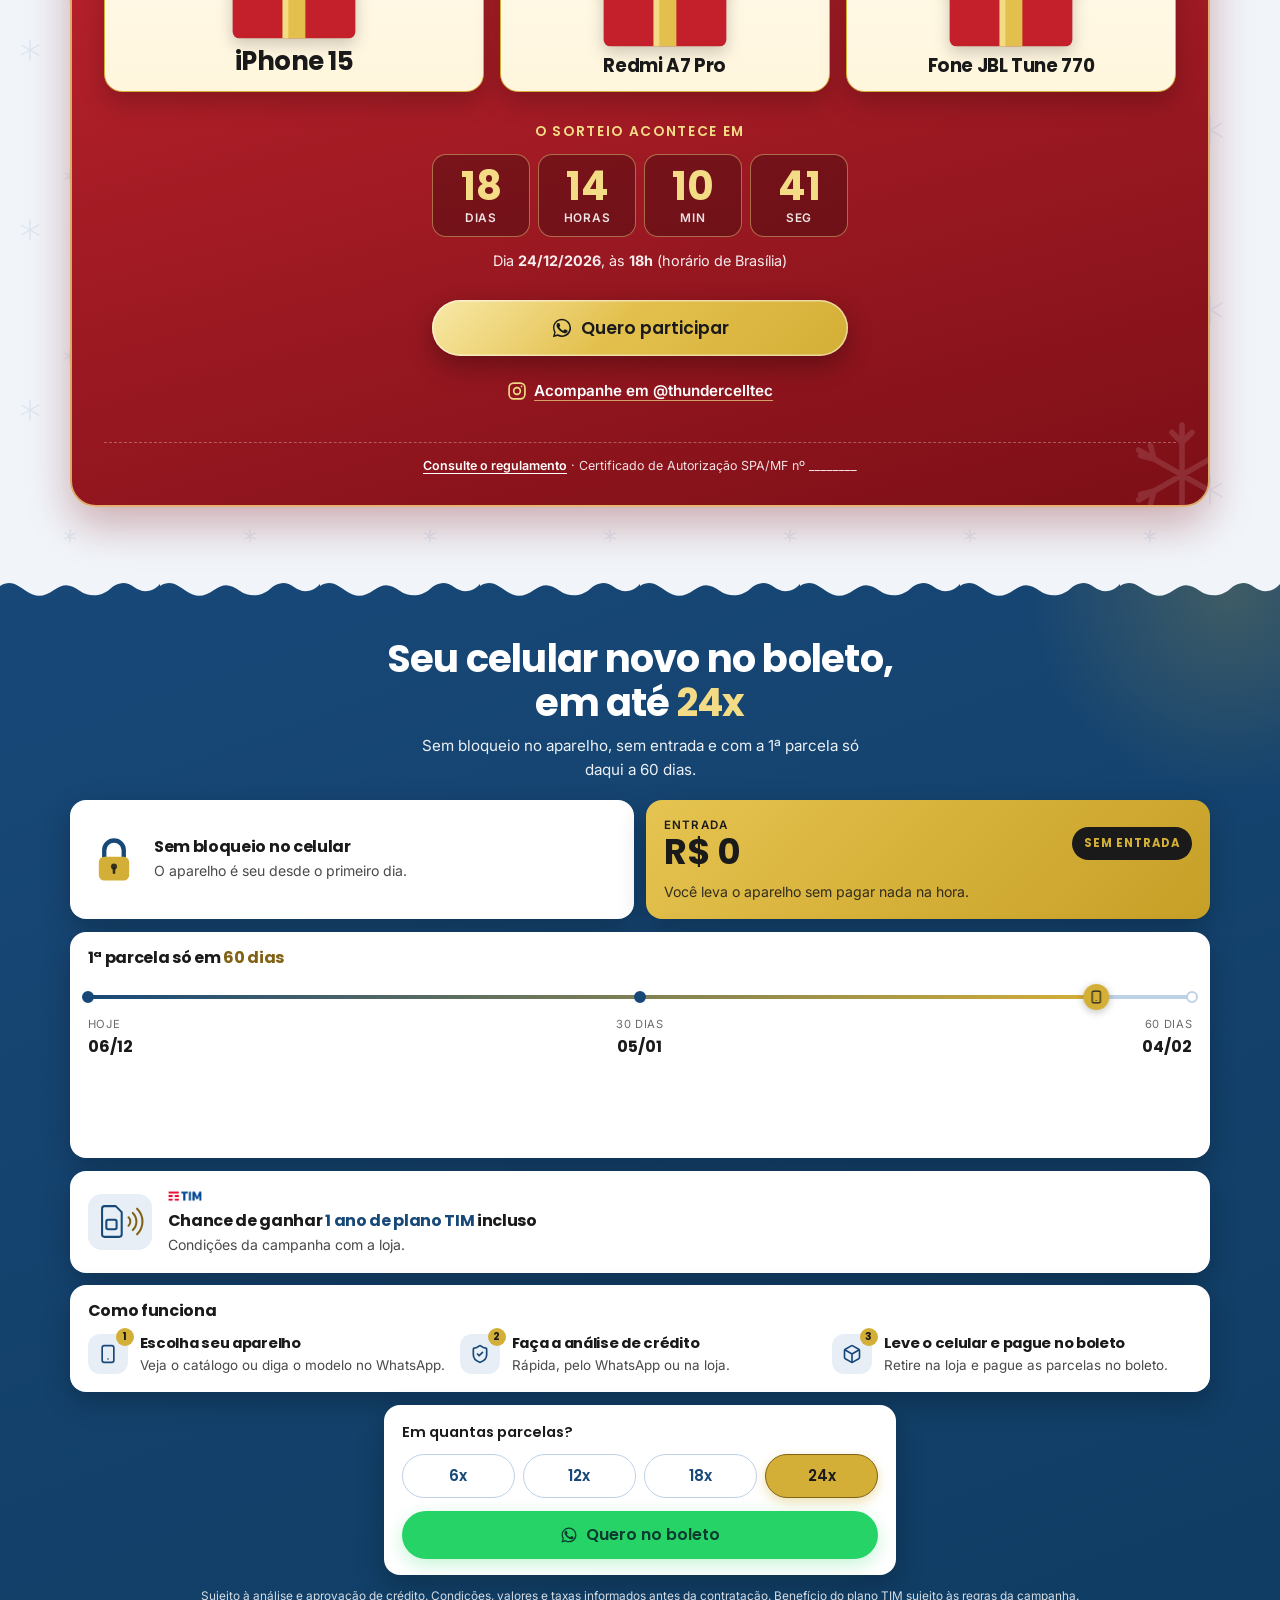
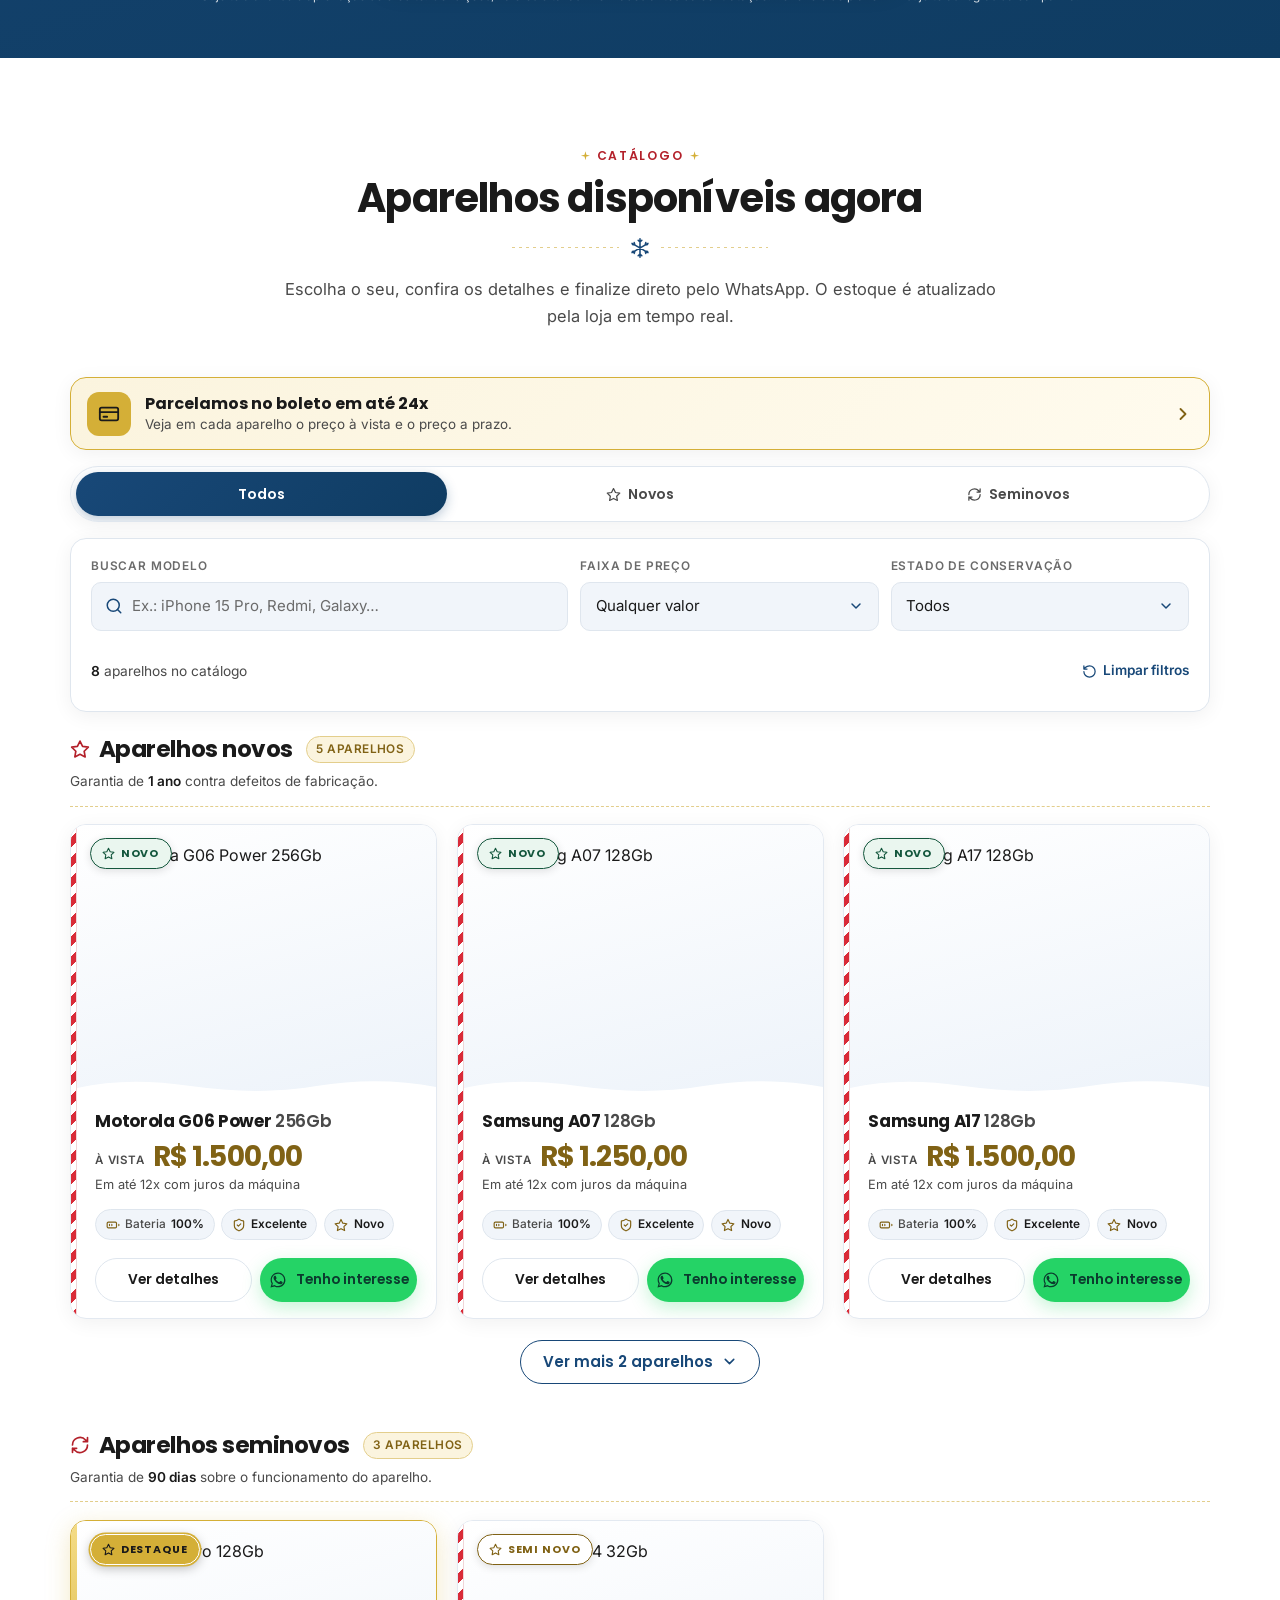
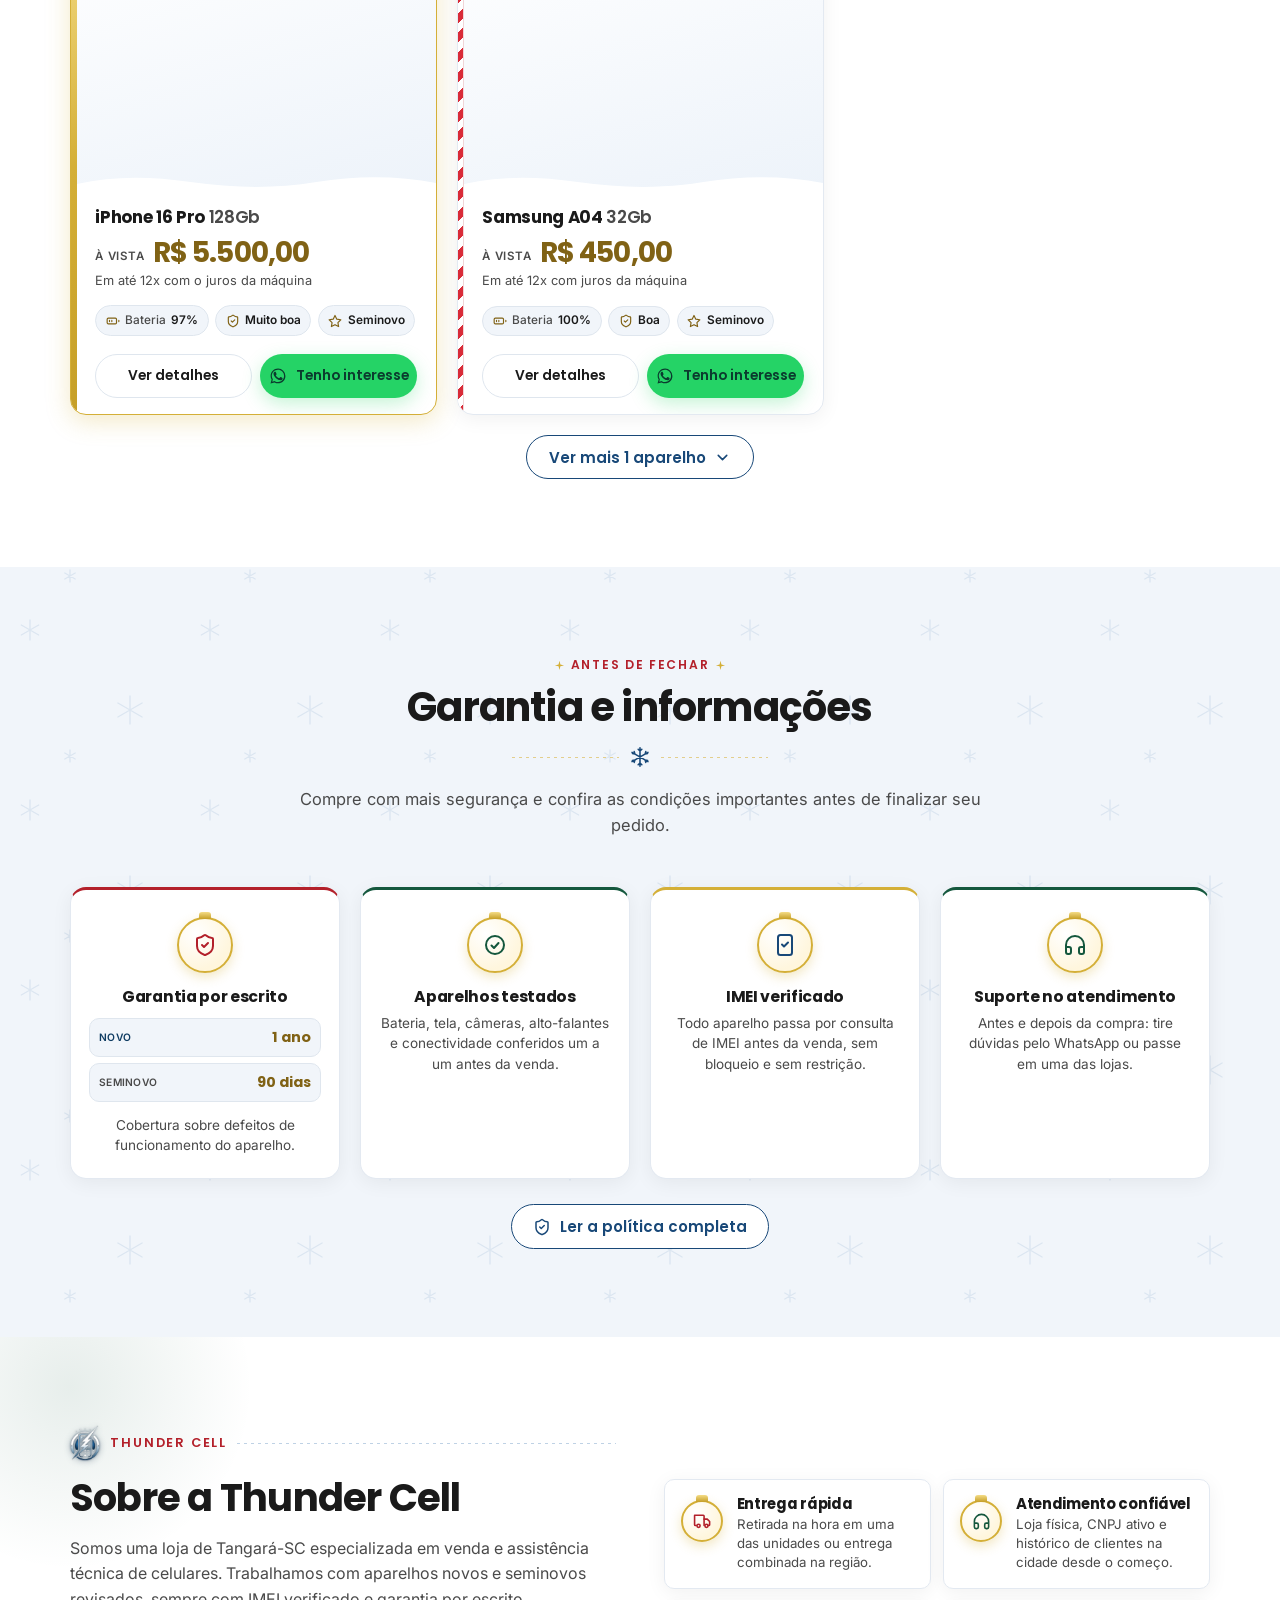
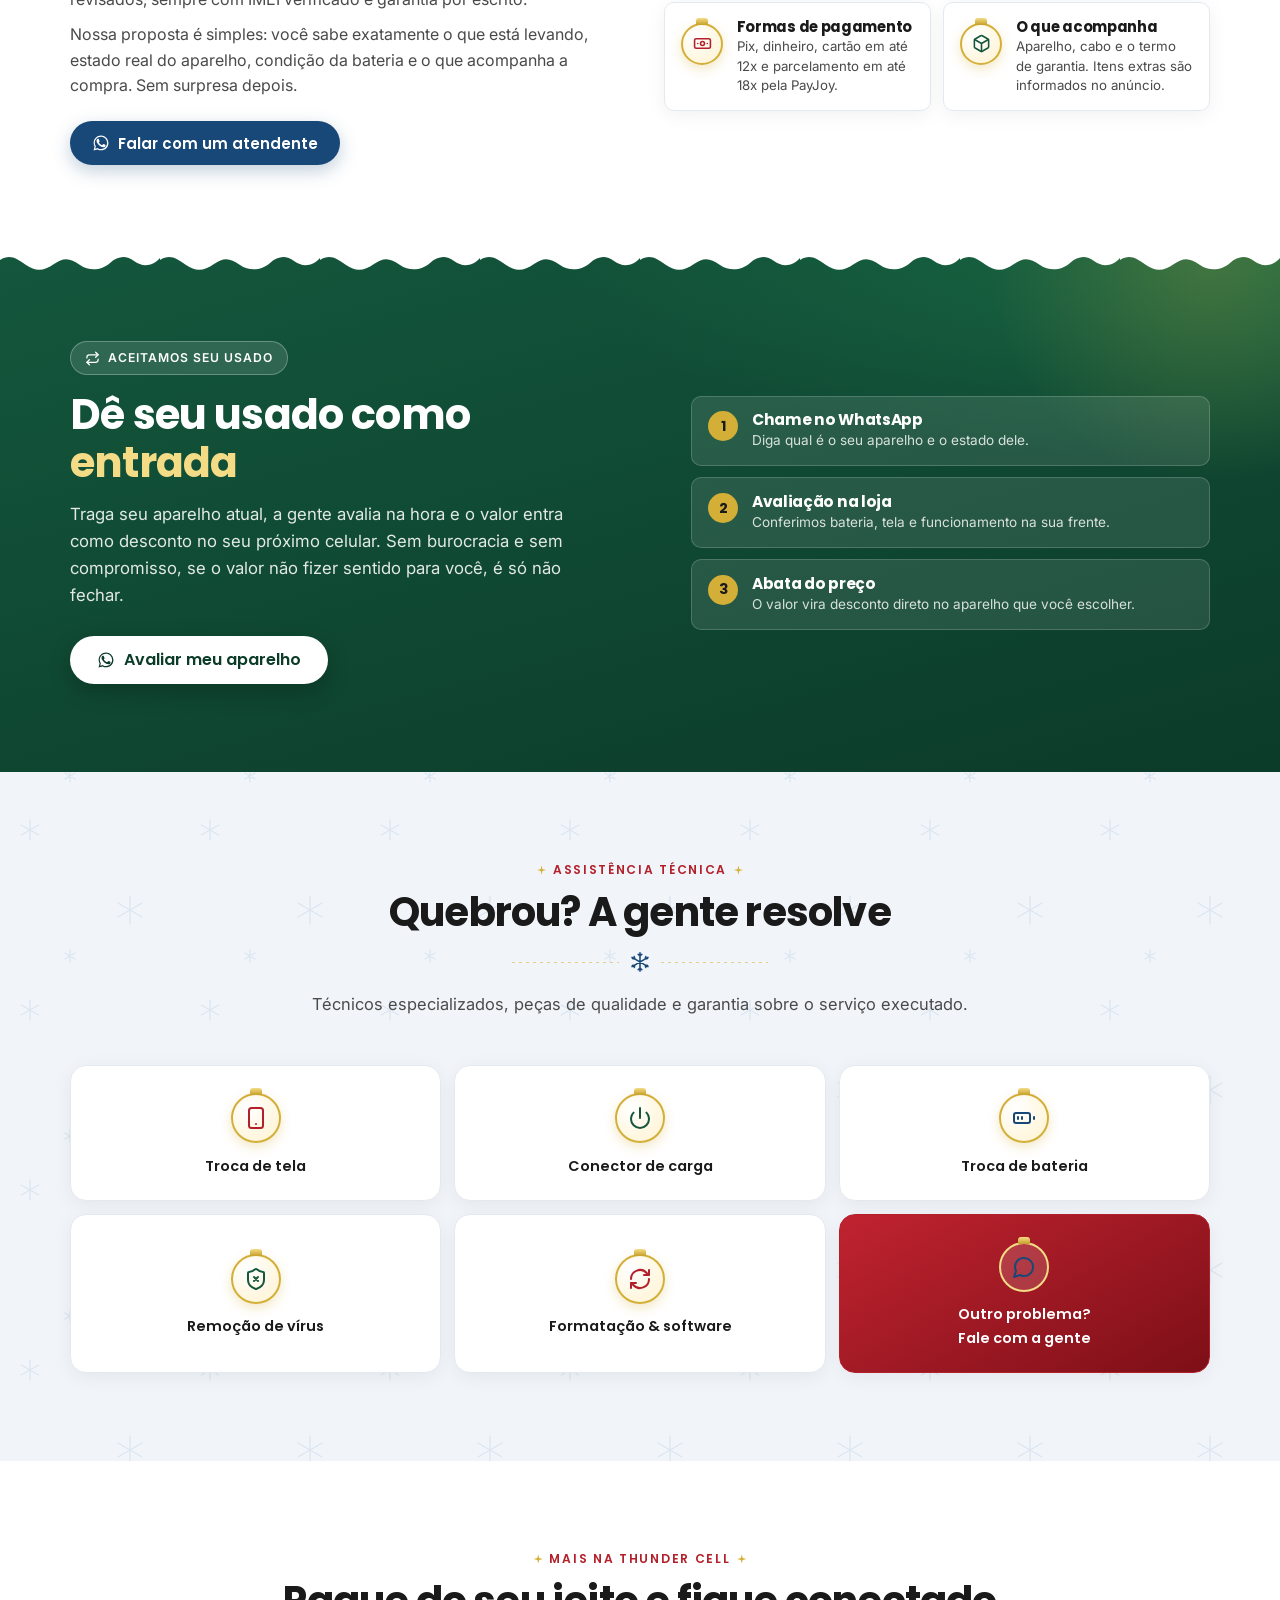
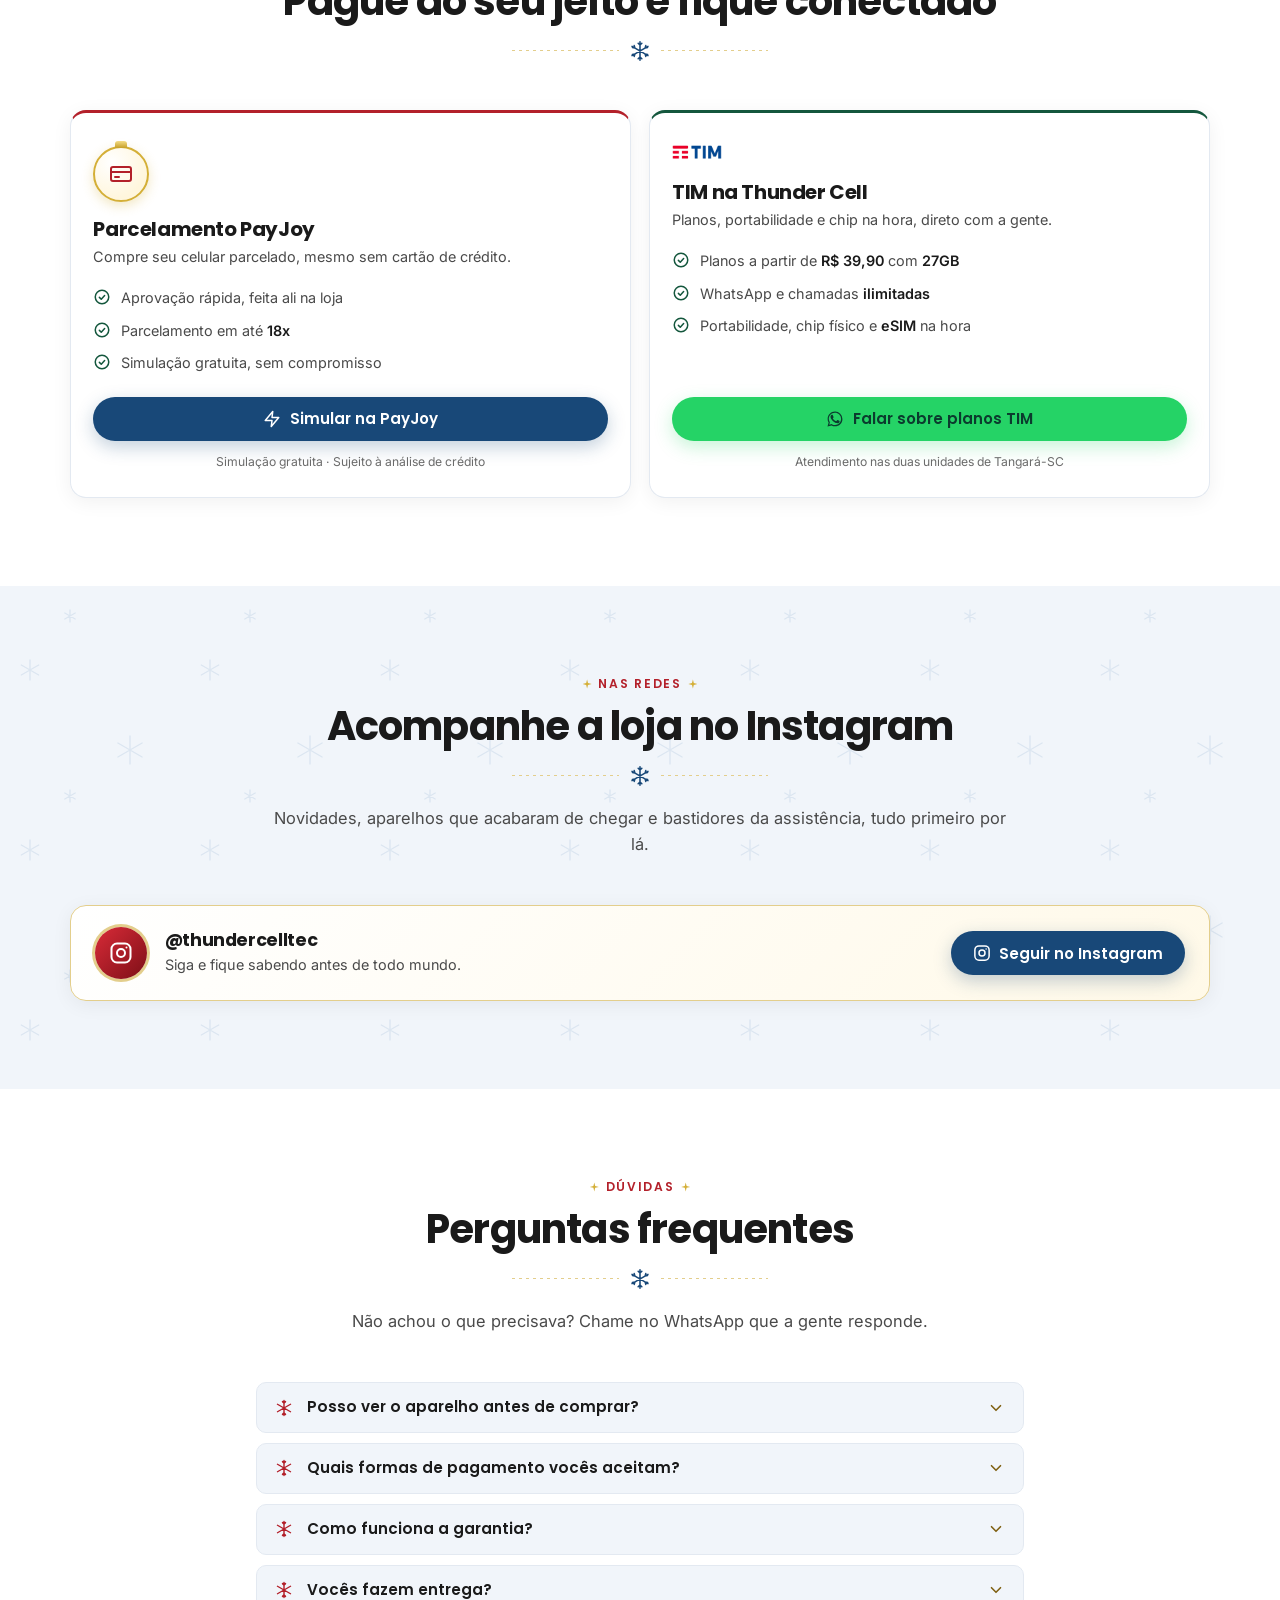
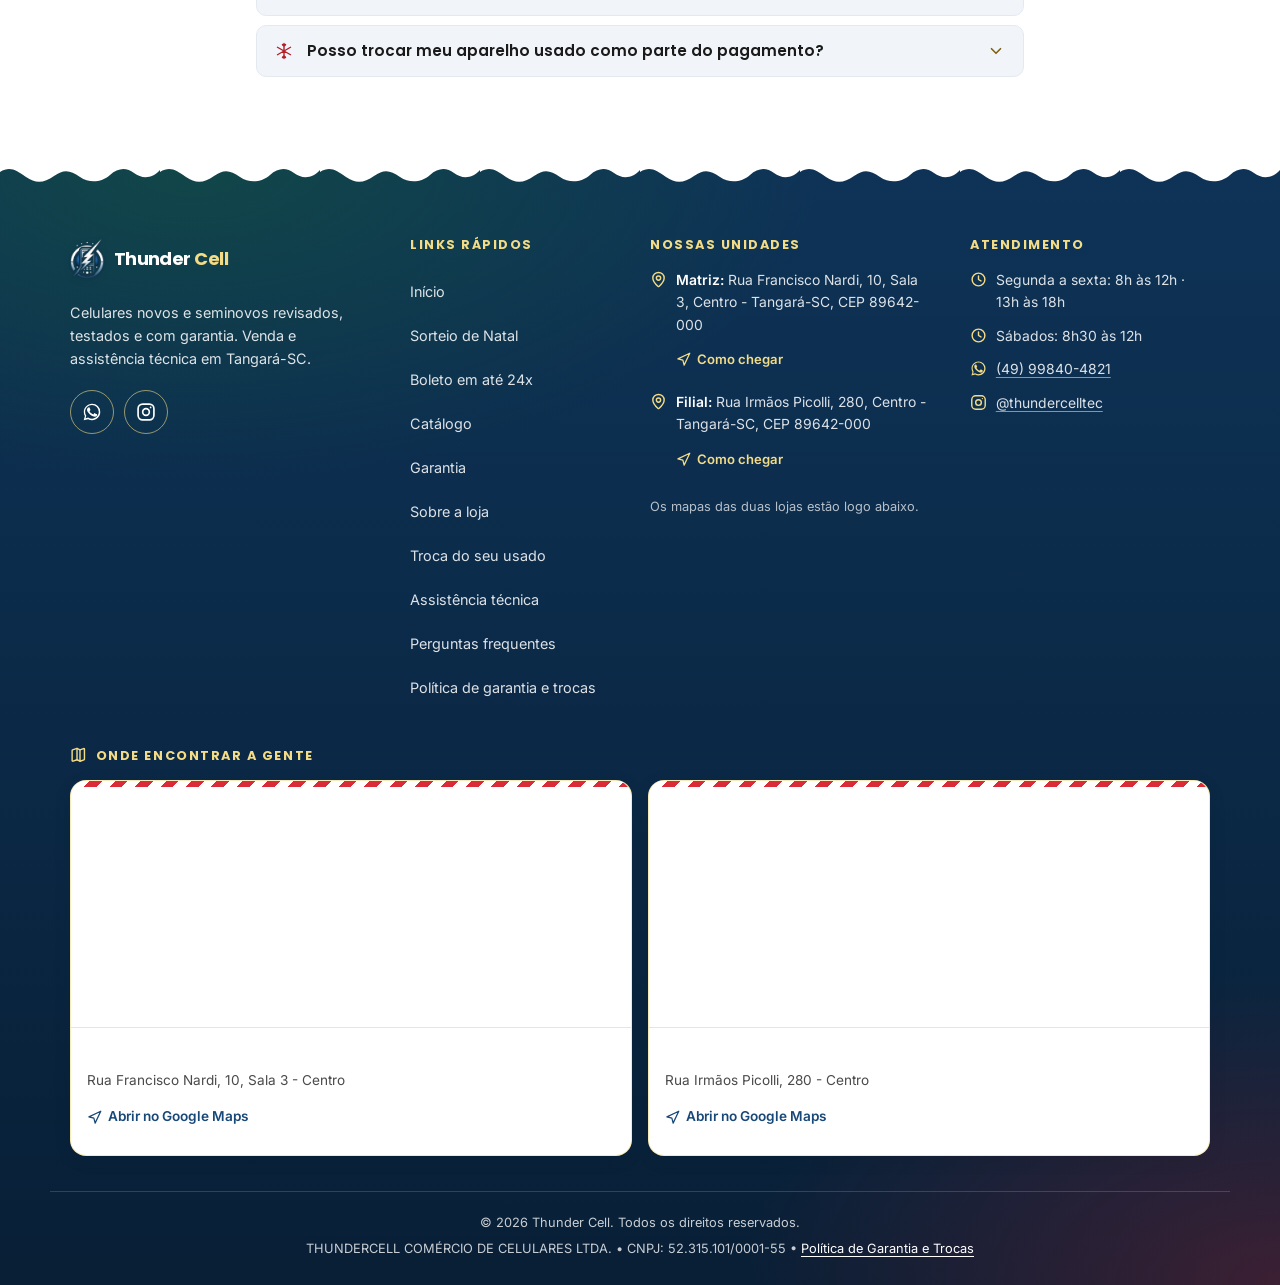
==== commit 4c4dfc0b: "natal" ====
--- a/index.html
+++ b/index.html
@@ -2,7 +2,9 @@
 <html lang="pt-BR">
 <head>
     <meta charset="UTF-8" />
-    <meta name="viewport" content="width=device-width, initial-scale=1.0" />
+    <!-- `viewport-fit=cover` libera o env(safe-area-inset-bottom) usado pela
+         barra fixa do WhatsApp no iPhone. -->
+    <meta name="viewport" content="width=device-width, initial-scale=1.0, viewport-fit=cover" />
 
     <!-- Google tag (gtag.js) — Google Analytics -->
     <script async src="https://www.googletagmanager.com/gtag/js?id=G-RCVMPJS6LT"></script>
@@ -40,6 +42,8 @@
     <link href="https://fonts.googleapis.com/css2?family=Poppins:wght@500;600;700&family=Inter:wght@400;500;600&display=swap" rel="stylesheet" />
 
     <link rel="stylesheet" href="assets/css/style.css" />
+    <!-- Tema de Natal: só vale enquanto o <body> tiver a classe `tema-natal`. -->
+    <link rel="stylesheet" href="assets/css/natal.css" />
 
     <!-- Liga as animações de entrada. Fica inline e antes do CSS ser aplicado
          ao corpo para não haver "flash" — e, sem JavaScript, a classe nunca
@@ -335,7 +339,14 @@
     </script>
 <!-- BUILD:JSONLD-END -->
 </head>
-<body>
+<!-- =====================================================================
+     TEMA DE NATAL — interruptor
+     A classe `tema-natal` liga o tema (natal.css + natal.js) e mostra os
+     blocos marcados com `data-natal` (faixa do topo, luzes, sorteio).
+     Para voltar ao visual normal: troque por <body> (sem a classe).
+     Faça o mesmo no garantia.html.
+     ===================================================================== -->
+<body class="tema-natal">
 
 <a class="skip-link" href="#catalogo">Pular para o catálogo</a>
 
@@ -393,12 +404,25 @@
     <!-- Marcas: preenchidas, porque o traço descaracterizaria o logotipo -->
     <symbol id="i-whatsapp" viewBox="0 0 24 24" fill="currentColor"><path d="M17.47 14.38c-.3-.15-1.75-.86-2.02-.96-.27-.1-.47-.15-.67.15-.2.3-.77.96-.94 1.16-.17.2-.35.22-.64.08-.3-.15-1.25-.46-2.38-1.47-.88-.78-1.47-1.75-1.64-2.05-.17-.3-.02-.46.13-.6.13-.13.3-.35.45-.52.15-.17.2-.3.3-.5.1-.2.05-.37-.02-.52-.08-.15-.67-1.6-.92-2.2-.24-.58-.49-.5-.67-.5h-.57c-.2 0-.52.07-.79.37-.27.3-1.04 1.02-1.04 2.47s1.07 2.87 1.22 3.07c.15.2 2.1 3.2 5.08 4.49.71.3 1.26.49 1.7.63.71.22 1.36.19 1.87.12.57-.09 1.75-.72 2-1.41.25-.7.25-1.28.17-1.41-.07-.13-.27-.2-.57-.35Z"/><path d="M12.04 2C6.6 2 2.18 6.42 2.18 11.86c0 1.74.46 3.44 1.32 4.94L2 22l5.34-1.4a9.83 9.83 0 0 0 4.7 1.2h.01c5.44 0 9.86-4.42 9.86-9.86A9.8 9.8 0 0 0 19 4.86 9.8 9.8 0 0 0 12.04 2Zm0 18.05c-1.5 0-2.97-.4-4.25-1.16l-.3-.18-3.17.83.85-3.09-.2-.32a8.18 8.18 0 0 1-1.25-4.37c0-4.52 3.68-8.2 8.2-8.2 2.19 0 4.25.86 5.8 2.41a8.15 8.15 0 0 1 2.4 5.8c0 4.52-3.68 8.28-8.08 8.28Z"/></symbol>
     <symbol id="i-instagram" viewBox="0 0 24 24" fill="none" stroke="currentColor" stroke-width="2" stroke-linecap="round" stroke-linejoin="round"><rect x="2.5" y="2.5" width="19" height="19" rx="5.5"/><circle cx="12" cy="12" r="4"/><path d="M17.5 6.5h.01"/></symbol>
+    <!-- Sorteio de Natal: presente (ícone), bilhete e a caixa em duas peças
+         (corpo + tampa) para a animação de abrir. -->
+    <symbol id="i-presente" viewBox="0 0 24 24" fill="none" stroke="currentColor" stroke-width="2" stroke-linecap="round" stroke-linejoin="round"><rect x="3" y="8" width="18" height="4" rx="1"/><path d="M12 8v13M19 12v7a2 2 0 0 1-2 2H7a2 2 0 0 1-2-2v-7M7.5 8a2.5 2.5 0 0 1 0-5C11 3 12 8 12 8s1-5 4.5-5a2.5 2.5 0 0 1 0 5"/></symbol>
+    <symbol id="i-bilhete" viewBox="0 0 24 24" fill="none" stroke="currentColor" stroke-width="2" stroke-linecap="round" stroke-linejoin="round"><path d="M2 9a3 3 0 0 1 0 6v2a2 2 0 0 0 2 2h16a2 2 0 0 0 2-2v-2a3 3 0 0 1 0-6V7a2 2 0 0 0-2-2H4a2 2 0 0 0-2 2Z"/><path d="M13 5v2M13 17v2M13 11v2"/></symbol>
+    <symbol id="natal-caixa" viewBox="0 0 120 70"><rect x="6" width="108" height="70" rx="6" fill="#C3202C"/><rect x="6" width="108" height="11" fill="#7D0F17" opacity=".5"/><rect x="50" width="20" height="70" fill="#E3C04D"/><rect x="50" width="5" height="70" fill="#F4DC86"/></symbol>
+    <symbol id="natal-tampa" viewBox="0 0 132 46"><path d="M66 23C52 2 33 3 39 16c4 9 19 9 27 7Z" fill="#E3C04D"/><path d="M66 23c14-21 33-20 27-7-4 9-19 9-27 7Z" fill="#D4AF37"/><circle cx="66" cy="21" r="5.5" fill="#F4DC86"/><rect y="22" width="132" height="24" rx="5" fill="#D92B38"/><rect x="55" y="22" width="22" height="24" fill="#E3C04D"/><rect x="55" y="22" width="5.5" height="24" fill="#F4DC86"/></symbol>
 </svg>
 
 <!-- =====================================================================
      CABEÇALHO
      ===================================================================== -->
-<!-- Barra fina fixa no topo: leva para #boleto; o X dispensa e lembra a escolha -->
+<!-- Faixa do sorteio de Natal (só com o tema ligado): leva até #sorteio.
+     Depois da data do sorteio o natal.js troca o texto sozinho. -->
+<a class="natal-faixa" data-natal href="#sorteio">
+    <span class="natal-faixa__txt" data-natal-faixa>🎄 Compras acima de <strong>R$ 50</strong> concorrem a <strong>3 prêmios</strong> — sorteio 24/12 às 18h</span>
+</a>
+
+<!-- Barra fina fixa no topo: leva para #boleto; o X dispensa e lembra a escolha.
+     Com o tema de Natal ligado ela cede o lugar à faixa do sorteio. -->
 <div class="promo-bar" id="promoBar">
     <a class="promo-bar__link" href="#boleto">
         <svg class="icon" aria-hidden="true"><use href="#i-card"></use></svg>
@@ -420,6 +444,7 @@
         <nav class="nav" aria-label="Navegação principal">
             <ul class="nav__list">
                 <li><a class="nav__link" href="#topo">Início</a></li>
+                <li data-natal><a class="nav__link" href="#sorteio">Sorteio</a></li>
                 <li><a class="nav__link" href="#boleto">Boleto 24x</a></li>
                 <li><a class="nav__link" href="#catalogo">Catálogo</a></li>
                 <li><a class="nav__link" href="#garantia">Garantia</a></li>
@@ -442,6 +467,7 @@
 
     <div class="nav-mobile" id="navMobile">
         <a href="#topo">Início</a>
+        <a data-natal href="#sorteio">Sorteio de Natal</a>
         <a href="#boleto">Boleto 24x</a>
         <a href="#catalogo">Catálogo</a>
         <a href="#garantia">Garantia</a>
@@ -452,6 +478,9 @@
             Fale no WhatsApp
         </a>
     </div>
+
+    <!-- Cordão de luzes pisca-pisca (tema de Natal): uma camada por cor -->
+    <div class="natal-luzes" data-natal aria-hidden="true"><i></i><i></i><i></i><i></i></div>
 </header>
 
 <main id="topo">
@@ -476,13 +505,27 @@
                     </a>
                 </div>
 
-                <h1 class="hero__title">Aparelhos revisados, com <span>garantia</span> de verdade</h1>
+                <p class="natal-kicker" data-natal><span data-brilho>Especial de Natal</span></p>
+
+                <!-- `data-brilho` só tem efeito com o tema de Natal ligado -->
+                <h1 class="hero__title">Aparelhos revisados, com <span data-brilho>garantia</span> de verdade</h1>
 
                 <p class="hero__copy">
                     Cada aparelho passa por testes de bateria, tela, câmeras e conectividade,
                     e tem o IMEI verificado antes de entrar no catálogo. Novos com 1 ano de
                     garantia, seminovos com 90 dias.
                 </p>
+
+                <!-- Chamada do sorteio no hero (tema de Natal) -->
+                <a class="natal-chamada" data-natal href="#sorteio">
+                    <span class="natal-chamada__ico"><svg class="icon" aria-hidden="true"><use href="#i-presente"></use></svg></span>
+                    <span class="natal-chamada__txt">
+                        <strong>Natal Premiado Thunder Cell</strong>
+                        <span data-natal-chamada>Compras acima de R$ 50 concorrem a 3 prêmios</span>
+                        <small data-natal-falta>Sorteio dia 24/12, às 18h</small>
+                    </span>
+                    <svg class="icon natal-chamada__seta" aria-hidden="true"><use href="#i-chevron"></use></svg>
+                </a>
 
                 <div class="hero__actions">
                     <a class="btn btn--primary btn--lg" href="#catalogo">
@@ -520,6 +563,127 @@
 <img class="hero__phone" src="https://res.cloudinary.com/ecryyjxy/image/upload/e_background_removal/f_auto,q_auto,c_limit,w_600/v1787311566/thundercell-produtos/ifsctdtklo9w2rpkiztg.png" alt="" width="400" height="533" loading="lazy" decoding="async" />
 <img class="hero__phone" src="https://res.cloudinary.com/ecryyjxy/image/upload/e_background_removal/f_auto,q_auto,c_limit,w_600/v1787311604/thundercell-produtos/ovb4cufpdmfzzskljk3m.png" alt="" width="400" height="533" loading="lazy" decoding="async" />
 <!-- BUILD:HERO-END -->
+            </div>
+        </div>
+    </section>
+
+    <!-- =================================================================
+         SORTEIO DE NATAL — "Natal Premiado Thunder Cell"
+         Só aparece com o tema de Natal ligado (`data-natal`).
+
+         • Data do sorteio: atributo `data-sorteio` (ISO, com o fuso de
+           Brasília). O natal.js faz a contagem regressiva a partir dele e,
+           passada a data, troca tudo por "Sorteio realizado!".
+         • Fotos dos prêmios: assets/img/natal/ (iphone-15, redmi-a7-pro e
+           jbl-tune-770, em .webp ou .png). Se o arquivo não existir, o
+           `onerror` tenta o .png e, não achando, mostra um espaço desenhado
+           no lugar — nunca imagem quebrada.
+         • PREENCHER DEPOIS: o link do regulamento e o número do Certificado
+           de Autorização, no fim da seção (procure por "PREENCHER").
+         ================================================================= -->
+    <section class="section natal-sorteio" id="sorteio" data-natal data-sorteio="2026-12-24T18:00:00-03:00" aria-labelledby="sorteioTitulo">
+        <div class="container">
+            <div class="sorteio">
+                <header class="sorteio__head" data-natal-anim>
+                    <span class="sorteio__eyebrow">Sorteio de Natal</span>
+                    <h2 class="sorteio__title" id="sorteioTitulo"><span data-brilho>Natal Premiado</span> Thunder Cell</h2>
+                    <p class="sorteio__regra" data-antes-do-sorteio>
+                        <svg class="icon" aria-hidden="true"><use href="#i-bilhete"></use></svg>
+                        <span>Compras acima de <strong>R$ 50</strong> concorrem</span>
+                    </p>
+                </header>
+
+                <ol class="premios">
+                    <li class="premio premio--1" data-natal-anim>
+                        <span class="premio__ordem">1º prêmio</span>
+                        <div class="premio__palco" aria-hidden="true">
+                            <span class="premio__brilho"></span>
+                            <div class="premio__foto">
+                                <span class="premio__foto-in">
+                                    <img src="assets/img/natal/iphone-15.webp" alt="" width="600" height="600" loading="lazy" decoding="async"
+                                         onerror="if(!this.dataset.t){this.dataset.t=1;this.src=this.src.replace(/\.webp$/,'.png')}else{this.closest('.premio__foto').classList.add('sem-foto')}" />
+                                    <span class="premio__vazio"><svg class="icon"><use href="#i-presente"></use></svg>Foto em breve</span>
+                                </span>
+                            </div>
+                            <svg class="premio__caixa" viewBox="0 0 120 70"><use href="#natal-caixa"></use></svg>
+                            <svg class="premio__tampa" viewBox="0 0 132 46"><use href="#natal-tampa"></use></svg>
+                        </div>
+                        <h3 class="premio__nome">iPhone 15</h3>
+                    </li>
+
+                    <li class="premio premio--2" data-natal-anim style="--delay: 120ms">
+                        <span class="premio__ordem">2º prêmio</span>
+                        <div class="premio__palco" aria-hidden="true">
+                            <span class="premio__brilho"></span>
+                            <div class="premio__foto">
+                                <span class="premio__foto-in">
+                                    <img src="assets/img/natal/redmi-a7-pro.webp" alt="" width="600" height="600" loading="lazy" decoding="async"
+                                         onerror="if(!this.dataset.t){this.dataset.t=1;this.src=this.src.replace(/\.webp$/,'.png')}else{this.closest('.premio__foto').classList.add('sem-foto')}" />
+                                    <span class="premio__vazio"><svg class="icon"><use href="#i-presente"></use></svg>Foto em breve</span>
+                                </span>
+                            </div>
+                            <svg class="premio__caixa" viewBox="0 0 120 70"><use href="#natal-caixa"></use></svg>
+                            <svg class="premio__tampa" viewBox="0 0 132 46"><use href="#natal-tampa"></use></svg>
+                        </div>
+                        <h3 class="premio__nome">Redmi A7 Pro</h3>
+                    </li>
+
+                    <li class="premio premio--3" data-natal-anim style="--delay: 240ms">
+                        <span class="premio__ordem">3º prêmio</span>
+                        <div class="premio__palco" aria-hidden="true">
+                            <span class="premio__brilho"></span>
+                            <div class="premio__foto">
+                                <span class="premio__foto-in">
+                                    <img src="assets/img/natal/jbl-tune-770.webp" alt="" width="600" height="600" loading="lazy" decoding="async"
+                                         onerror="if(!this.dataset.t){this.dataset.t=1;this.src=this.src.replace(/\.webp$/,'.png')}else{this.closest('.premio__foto').classList.add('sem-foto')}" />
+                                    <span class="premio__vazio"><svg class="icon"><use href="#i-presente"></use></svg>Foto em breve</span>
+                                </span>
+                            </div>
+                            <svg class="premio__caixa" viewBox="0 0 120 70"><use href="#natal-caixa"></use></svg>
+                            <svg class="premio__tampa" viewBox="0 0 132 46"><use href="#natal-tampa"></use></svg>
+                        </div>
+                        <h3 class="premio__nome">Fone JBL Tune 770</h3>
+                    </li>
+                </ol>
+
+                <!-- Contagem regressiva ao vivo (preenchida pelo natal.js) -->
+                <div class="contagem" data-natal-anim data-antes-do-sorteio>
+                    <p class="contagem__rot">O sorteio acontece em</p>
+                    <div class="contagem__grade" role="timer" aria-label="Tempo até o sorteio">
+                        <div class="contagem__item"><strong data-cd="dias">--</strong><span>dias</span></div>
+                        <div class="contagem__item"><strong data-cd="horas">--</strong><span>horas</span></div>
+                        <div class="contagem__item"><strong data-cd="min">--</strong><span>min</span></div>
+                        <div class="contagem__item"><strong data-cd="seg">--</strong><span>seg</span></div>
+                    </div>
+                    <p class="contagem__data">Dia <strong>24/12/2026</strong>, às <strong>18h</strong> (horário de Brasília)</p>
+                </div>
+
+                <!-- Entra no lugar da contagem depois da data do sorteio -->
+                <div class="sorteio__fim" data-depois-do-sorteio hidden>
+                    <strong>Sorteio realizado!</strong>
+                    <span>Confira o resultado no nosso Instagram</span>
+                </div>
+
+                <div class="sorteio__acoes" data-natal-anim>
+                    <a class="btn btn--lg btn--ouro" data-wa data-sorteio-cta data-antes-do-sorteio
+                       data-wa-message="Olá! Quero participar do Natal Premiado Thunder Cell. Como faço para concorrer?"
+                       href="https://wa.me/5549998404821?text=Ol%C3%A1!%20Quero%20participar%20do%20Natal%20Premiado%20Thunder%20Cell.%20Como%20fa%C3%A7o%20para%20concorrer%3F"
+                       target="_blank" rel="noopener noreferrer">
+                        <svg class="icon" aria-hidden="true"><use href="#i-whatsapp"></use></svg>
+                        Quero participar
+                    </a>
+                    <a class="sorteio__ig" href="https://www.instagram.com/thundercelltec" target="_blank" rel="noopener noreferrer">
+                        <svg class="icon" aria-hidden="true"><use href="#i-instagram"></use></svg>
+                        Acompanhe em @thundercelltec
+                    </a>
+                </div>
+
+                <!-- PREENCHER: troque o href pelo link do regulamento e os
+                     tracinhos pelo número do certificado. -->
+                <p class="sorteio__legal">
+                    <a href="#sorteio">Consulte o regulamento</a> ·
+                    <span>Certificado de Autorização</span> <span>SPA/MF nº ________</span>
+                </p>
             </div>
         </div>
     </section>
@@ -667,6 +831,17 @@
                 </p>
             </div>
 
+            <!-- Chamada do boleto: cada aparelho mostra o preço à vista e, quando
+                 cadastrado no painel, o preço a prazo. -->
+            <a class="faixa-boleto reveal" href="#boleto">
+                <span class="faixa-boleto__ico"><svg class="icon" aria-hidden="true"><use href="#i-card"></use></svg></span>
+                <span class="faixa-boleto__txt">
+                    <strong>Parcelamos no boleto em até 24x</strong>
+                    <small>Veja em cada aparelho o preço à vista e o preço a prazo.</small>
+                </span>
+                <svg class="icon faixa-boleto__seta" aria-hidden="true"><use href="#i-chevron"></use></svg>
+            </a>
+
             <!-- Abas: separam o catálogo por tipo de aparelho. Em "Todos", a
                  grade sai dividida em dois grupos com título próprio. -->
             <div class="tabs reveal" id="tabs" role="tablist" aria-label="Tipo de aparelho">
@@ -749,7 +924,7 @@
   <div class="product-card__body">
     <h3 class="product-card__name">Motorola G06 Power <span>256Gb</span></h3>
     <div>
-      <p class="product-card__price">R$ 1.500,00</p>
+      <p class="product-card__price"><span class="preco-rot">À vista</span> R$ 1.500,00</p>
       <p class="product-card__parcelamento">Em até 12x com juros da máquina</p>
     </div>
     <div class="spec-row"><span class="spec"><svg class="icon" aria-hidden="true"><use href="#i-battery"></use></svg>Bateria <strong>100%</strong></span><span class="spec"><svg class="icon" aria-hidden="true"><use href="#i-shield"></use></svg><strong>Excelente</strong></span><span class="spec"><svg class="icon" aria-hidden="true"><use href="#i-star"></use></svg><strong>Novo</strong></span></div>
@@ -768,7 +943,7 @@
   <div class="product-card__body">
     <h3 class="product-card__name">Samsung A07 <span>128Gb</span></h3>
     <div>
-      <p class="product-card__price">R$ 1.250,00</p>
+      <p class="product-card__price"><span class="preco-rot">À vista</span> R$ 1.250,00</p>
       <p class="product-card__parcelamento">Em até 12x com juros da máquina</p>
     </div>
     <div class="spec-row"><span class="spec"><svg class="icon" aria-hidden="true"><use href="#i-battery"></use></svg>Bateria <strong>100%</strong></span><span class="spec"><svg class="icon" aria-hidden="true"><use href="#i-shield"></use></svg><strong>Excelente</strong></span><span class="spec"><svg class="icon" aria-hidden="true"><use href="#i-star"></use></svg><strong>Novo</strong></span></div>
@@ -787,7 +962,7 @@
   <div class="product-card__body">
     <h3 class="product-card__name">Samsung A17 <span>128Gb</span></h3>
     <div>
-      <p class="product-card__price">R$ 1.500,00</p>
+      <p class="product-card__price"><span class="preco-rot">À vista</span> R$ 1.500,00</p>
       <p class="product-card__parcelamento">Em até 12x com juros da máquina</p>
     </div>
     <div class="spec-row"><span class="spec"><svg class="icon" aria-hidden="true"><use href="#i-battery"></use></svg>Bateria <strong>100%</strong></span><span class="spec"><svg class="icon" aria-hidden="true"><use href="#i-shield"></use></svg><strong>Excelente</strong></span><span class="spec"><svg class="icon" aria-hidden="true"><use href="#i-star"></use></svg><strong>Novo</strong></span></div>
@@ -806,7 +981,7 @@
   <div class="product-card__body">
     <h3 class="product-card__name">Redmi A7 Pro <span>128Gb</span></h3>
     <div>
-      <p class="product-card__price">R$ 1.450,00</p>
+      <p class="product-card__price"><span class="preco-rot">À vista</span> R$ 1.450,00</p>
       <p class="product-card__parcelamento">Em até 12x com juros da máquina</p>
     </div>
     <div class="spec-row"><span class="spec"><svg class="icon" aria-hidden="true"><use href="#i-battery"></use></svg>Bateria <strong>100%</strong></span><span class="spec"><svg class="icon" aria-hidden="true"><use href="#i-shield"></use></svg><strong>Excelente</strong></span><span class="spec"><svg class="icon" aria-hidden="true"><use href="#i-star"></use></svg><strong>Novo</strong></span></div>
@@ -825,7 +1000,7 @@
   <div class="product-card__body">
     <h3 class="product-card__name">Redmi 15 <span>256Gb</span></h3>
     <div>
-      <p class="product-card__price">R$ 2.000,00</p>
+      <p class="product-card__price"><span class="preco-rot">À vista</span> R$ 2.000,00</p>
       <p class="product-card__parcelamento">Em até 12x com juros da máquina</p>
     </div>
     <div class="spec-row"><span class="spec"><svg class="icon" aria-hidden="true"><use href="#i-battery"></use></svg>Bateria <strong>100%</strong></span><span class="spec"><svg class="icon" aria-hidden="true"><use href="#i-shield"></use></svg><strong>Excelente</strong></span><span class="spec"><svg class="icon" aria-hidden="true"><use href="#i-star"></use></svg><strong>Novo</strong></span></div>
@@ -862,7 +1037,7 @@
   <div class="product-card__body">
     <h3 class="product-card__name">iPhone 16 Pro <span>128Gb</span></h3>
     <div>
-      <p class="product-card__price">R$ 5.500,00</p>
+      <p class="product-card__price"><span class="preco-rot">À vista</span> R$ 5.500,00</p>
       <p class="product-card__parcelamento">Em até 12x com o juros da máquina</p>
     </div>
     <div class="spec-row"><span class="spec"><svg class="icon" aria-hidden="true"><use href="#i-battery"></use></svg>Bateria <strong>97%</strong></span><span class="spec"><svg class="icon" aria-hidden="true"><use href="#i-shield"></use></svg><strong>Muito boa</strong></span><span class="spec"><svg class="icon" aria-hidden="true"><use href="#i-star"></use></svg><strong>Seminovo</strong></span></div>
@@ -881,7 +1056,7 @@
   <div class="product-card__body">
     <h3 class="product-card__name">Samsung A04 <span>32Gb</span></h3>
     <div>
-      <p class="product-card__price">R$ 450,00</p>
+      <p class="product-card__price"><span class="preco-rot">À vista</span> R$ 450,00</p>
       <p class="product-card__parcelamento">Em até 12x com juros da máquina</p>
     </div>
     <div class="spec-row"><span class="spec"><svg class="icon" aria-hidden="true"><use href="#i-battery"></use></svg>Bateria <strong>100%</strong></span><span class="spec"><svg class="icon" aria-hidden="true"><use href="#i-shield"></use></svg><strong>Boa</strong></span><span class="spec"><svg class="icon" aria-hidden="true"><use href="#i-star"></use></svg><strong>Seminovo</strong></span></div>
@@ -900,7 +1075,7 @@
   <div class="product-card__body">
     <h3 class="product-card__name">Motorola One Fusion <span>128</span></h3>
     <div>
-      <p class="product-card__price">R$ 700,00</p>
+      <p class="product-card__price"><span class="preco-rot">À vista</span> R$ 700,00</p>
       <p class="product-card__parcelamento">Em até 12x com juros da máquina</p>
     </div>
     <div class="spec-row"><span class="spec"><svg class="icon" aria-hidden="true"><use href="#i-battery"></use></svg>Bateria <strong>100%</strong></span><span class="spec"><svg class="icon" aria-hidden="true"><use href="#i-shield"></use></svg><strong>Boa</strong></span><span class="spec"><svg class="icon" aria-hidden="true"><use href="#i-star"></use></svg><strong>Seminovo</strong></span></div>
@@ -1355,6 +1530,7 @@
             <h3 class="footer__title">Links rápidos</h3>
             <ul class="footer__links">
                 <li><a href="#topo">Início</a></li>
+                <li data-natal><a href="#sorteio">Sorteio de Natal</a></li>
                 <li><a href="#boleto">Boleto em até 24x</a></li>
                 <li><a href="#catalogo">Catálogo</a></li>
                 <li><a href="#garantia">Garantia</a></li>
@@ -1461,10 +1637,19 @@
     </div>
 </footer>
 
-<!-- Botão flutuante de WhatsApp, presente em todas as páginas -->
-<a class="wa-float" data-wa href="https://wa.me/5549998404821" aria-label="Falar no WhatsApp">
-    <svg class="icon" aria-hidden="true"><use href="#i-whatsapp"></use></svg>
-</a>
+<!-- Barra fixa do WhatsApp, presente em todas as páginas. No celular fica
+     colada no pé da tela (respeitando a safe-area do iPhone); no desktop vira
+     um botão flutuante. O atalho do sorteio só existe com o tema de Natal. -->
+<div class="barra-wa">
+    <a class="barra-wa__sorteio" data-natal href="#sorteio" aria-label="Ver o sorteio de Natal">
+        <svg class="icon" aria-hidden="true"><use href="#i-presente"></use></svg>
+        Sorteio
+    </a>
+    <a class="btn btn--whatsapp barra-wa__btn" data-wa href="https://wa.me/5549998404821">
+        <svg class="icon" aria-hidden="true"><use href="#i-whatsapp"></use></svg>
+        Chamar no WhatsApp
+    </a>
+</div>
 
 <!-- Modal de detalhes do produto (preenchido pelo main.js) -->
 <div class="modal" id="modalProduto" role="dialog" aria-modal="true" aria-labelledby="modalTitulo" hidden>
@@ -1484,6 +1669,8 @@
 <!-- BUILD:DATA-END -->
 
 <script type="module" src="assets/js/main.js"></script>
+<!-- Tema de Natal: sai sozinho se o <body> não tiver a classe `tema-natal` -->
+<script type="module" src="assets/js/natal.js"></script>
 
 </body>
 </html>
--- a/assets/css/style.css
+++ b/assets/css/style.css
@@ -1957,48 +1957,61 @@
 .footer__bottom a { color: var(--muted); text-decoration: underline; text-underline-offset: 3px; }
 .footer__bottom a:hover { color: var(--brand); }
 
-/* Espaço extra no mobile para o botão flutuante não cobrir o rodapé */
-@media (max-width: 700px) { .footer__bottom { padding-bottom: 5.5rem; } }
+/* Espaço no fim da página para a barra fixa do WhatsApp não cobrir o rodapé
+   (a altura da barra + a safe-area do iPhone). */
+@media (max-width: 899px) {
+    .footer__bottom { padding-bottom: calc(5.4rem + env(safe-area-inset-bottom, 0px)); }
+}
 
 /* ---------------------------------------------------------------
-   16. WhatsApp flutuante
+   16. Barra fixa do WhatsApp
    --------------------------------------------------------------- */
-.wa-float {
+/* No celular (99% dos acessos) o contato é uma barra colada no pé da tela:
+   botão largo, na altura do polegar, sempre visível. O `env(safe-area-…)`
+   empurra o conteúdo para cima da barrinha de gestos do iPhone — precisa do
+   `viewport-fit=cover` no <meta viewport> para valer.
+   No desktop a mesma marcação vira um botão flutuante no canto. */
+.barra-wa {
     position: fixed;
-    right: 1rem;
-    bottom: 1rem;
+    left: 0; right: 0; bottom: 0;
     z-index: 150;
-    width: 56px; height: 56px;
-    display: grid;
-    place-items: center;
-    border-radius: 50%;
-    background: var(--whatsapp);
-    /* Glifo escuro em vez de branco: sobre o verde vivo, branco dá 1,98:1 e
-       reprova o mínimo de 3:1 exigido para ícone que carrega significado. */
-    color: var(--whatsapp-ink);
-    box-shadow: 0 10px 26px rgba(37, 211, 102, 0.42);
-    transition: transform 0.22s var(--ease), box-shadow 0.22s var(--ease);
-}
-.wa-float .icon { width: 30px; height: 30px; }
-.wa-float:hover { transform: scale(1.08); box-shadow: 0 14px 32px rgba(37, 211, 102, 0.5); }
-
-/* Pulso sutil chamando atenção, sem ser barulhento */
-.wa-float::after {
-    content: '';
-    position: absolute;
-    inset: 0;
-    border-radius: 50%;
-    border: 2px solid var(--whatsapp);
-    animation: wa-pulse 2.6s var(--ease) infinite;
-}
-@keyframes wa-pulse {
-    0%   { transform: scale(1);    opacity: 0.7; }
-    70%  { transform: scale(1.45); opacity: 0; }
-    100% { transform: scale(1.45); opacity: 0; }
-}
-
-@media (min-width: 700px) {
-    .wa-float { right: 1.6rem; bottom: 1.6rem; width: 60px; height: 60px; }
+    display: flex;
+    align-items: center;
+    gap: 0.6rem;
+    padding: 0.6rem var(--gutter) calc(0.6rem + env(safe-area-inset-bottom, 0px));
+    background: rgba(255, 255, 255, 0.94);
+    backdrop-filter: blur(12px);
+    -webkit-backdrop-filter: blur(12px);
+    border-top: 1px solid var(--border);
+    box-shadow: 0 -6px 20px rgba(0, 0, 0, 0.08);
+}
+.barra-wa__btn {
+    flex: 1;
+    min-width: 0;
+    min-height: 48px;
+    padding-inline: 0.8rem;
+    font-size: 0.95rem;
+}
+.barra-wa__btn .icon { width: 22px; height: 22px; }
+
+@media (min-width: 900px) {
+    .barra-wa {
+        left: auto;
+        right: 1.6rem;
+        bottom: 1.6rem;
+        padding: 0;
+        background: none;
+        backdrop-filter: none;
+        -webkit-backdrop-filter: none;
+        border: 0;
+        box-shadow: none;
+    }
+    .barra-wa__btn {
+        flex: none;
+        min-height: 54px;
+        padding-inline: 1.5rem;
+        box-shadow: 0 10px 26px rgba(37, 211, 102, 0.42);
+    }
 }
 
 /* ---------------------------------------------------------------
@@ -2030,7 +2043,7 @@
 
 /* ---- Barra fina fixa no topo ---- */
 .promo-bar { display: none; }
-.has-promo { --promo-h: 36px; }
+.has-promo { --promo-h: 44px; }   /* 44px: altura mínima de toque */
 .has-promo .promo-bar {
     display: flex;
     position: sticky;
@@ -2082,22 +2095,90 @@
 .hero__chip .icon { width: 15px; height: 15px; flex: none; }
 .hero__chip:hover { border-color: var(--ouro-ink); }
 
-/* ---- Selo "Aceita boleto" nos cards ---- */
+/* ---- Preço à vista e preço a prazo (cards e modal) ----
+   "À vista" é o preço em destaque; "A prazo no boleto" vem logo abaixo e só
+   existe no HTML quando a loja cadastrou o valor — sem linha vazia. */
+.preco-rot {
+    display: inline-block;
+    margin-right: 0.2rem;
+    font-family: var(--font-body);
+    font-size: 0.72rem;
+    font-weight: 600;
+    letter-spacing: 0.06em;
+    text-transform: uppercase;
+    color: var(--muted);
+    vertical-align: 0.22em;
+}
+.preco-prazo {
+    margin-top: 0.3rem;
+    font-size: 0.9rem;
+    color: var(--muted);
+    line-height: 1.3;
+}
+.preco-prazo strong {
+    font-family: var(--font-title);
+    font-size: 1.05rem;
+    font-weight: 700;
+    color: var(--ink);
+    letter-spacing: -0.02em;
+    white-space: nowrap;
+}
+
+/* ---- Selo "Parcelamos no boleto em até 24x" nos cards com preço a prazo ---- */
 .tag-boleto {
+    position: relative;
     display: inline-flex;
     align-items: center;
-    gap: 0.3rem;
-    margin-top: 0.45rem;
-    padding: 0.2rem 0.55rem;
+    gap: 0.35rem;
+    margin-top: 0.55rem;
+    padding: 0.32rem 0.7rem;
     border-radius: var(--radius-pill);
     background: var(--ouro-tint);
     border: 1px solid var(--ouro-line);
     color: var(--ouro-ink);
-    font-size: 0.7rem;
+    font-size: 0.78rem;
     font-weight: 600;
     line-height: 1.3;
 }
-.tag-boleto .icon { width: 12px; height: 12px; }
+.tag-boleto .icon { width: 14px; height: 14px; flex: none; }
+/* O selo é baixo demais para o dedo: a área de toque cresce para 44px sem
+   mudar o desenho. */
+.tag-boleto::after { content: ''; position: absolute; inset: -9px -4px; }
+
+/* ---- Chamada do boleto acima do catálogo ---- */
+.faixa-boleto {
+    position: relative;
+    z-index: 1;
+    display: flex;
+    align-items: center;
+    gap: 0.85rem;
+    min-height: 64px;
+    margin-bottom: 1rem;
+    padding: 0.85rem 1rem;
+    border-radius: var(--radius);
+    background: linear-gradient(135deg, var(--ouro-tint), #FFFBEE);
+    border: 1.5px solid var(--ouro-line);
+    box-shadow: var(--shadow);
+    color: var(--ink);
+}
+.faixa-boleto__ico {
+    flex: none;
+    width: 44px; height: 44px;
+    display: grid;
+    place-items: center;
+    border-radius: 12px;
+    background: var(--ouro);
+    color: #1A1A1A;
+}
+.faixa-boleto__ico .icon { width: 22px; height: 22px; }
+.faixa-boleto__txt { flex: 1; min-width: 0; display: grid; gap: 0.1rem; }
+.faixa-boleto__txt strong {
+    font-family: var(--font-title);
+    font-size: 1rem;
+    line-height: 1.25;
+}
+.faixa-boleto__txt small { font-size: 0.84rem; color: var(--muted); line-height: 1.35; }
+.faixa-boleto__seta { flex: none; width: 20px; height: 20px; color: var(--ouro-ink); transform: rotate(-90deg); }
 
 /* ---- Seção ---- */
 .boleto {
@@ -2447,3 +2528,71 @@
     box-shadow: var(--shadow);
     font-size: 0.88rem;
 }
+
+/* Cabeçalho da página interna (título + introdução numa faixa própria) */
+.page-hero {
+    position: relative;
+    overflow: hidden;
+    background: var(--surface);
+    border-bottom: 1px solid var(--border);
+    padding-block: clamp(1.6rem, 5vw, 2.8rem);
+}
+.page-hero .policy__back { margin-bottom: 1.1rem; min-height: 44px; }
+.page-hero .policy__intro { margin-bottom: 0; }
+
+/* ---------------------------------------------------------------
+   19. Toque (celular em primeiro lugar)
+   --------------------------------------------------------------- */
+/* Quase todo acesso é pelo celular: nada aqui depende de hover. Toda área
+   clicável tem pelo menos 44px, e o retorno do toque é o `:active`. */
+.btn { min-height: 44px; }
+.nav-toggle { width: 44px; height: 44px; }
+.tab { min-height: 44px; }
+.btn-clear { min-height: 44px; }
+.modal__close { width: 44px; height: 44px; }
+.social a { width: 44px; height: 44px; }
+.footer__links { gap: 0; }
+.footer__links a { display: flex; align-items: center; min-height: 44px; }
+.footer__map { min-height: 44px; margin-top: -0.6rem; margin-bottom: 0.6rem; }
+.mapa figcaption a { min-height: 44px; margin-top: 0; }
+.footer__line a { display: inline-flex; align-items: center; min-height: 44px; margin-block: -0.7rem; }
+.faq__resposta a { display: inline-flex; align-items: center; min-height: 44px; }
+.hero__chip { position: relative; }
+.hero__chip::after { content: ''; position: absolute; inset: -7px 0; }
+
+.tab:active,
+.chip:active,
+.hero__chip:active,
+.tag-boleto:active,
+.faixa-boleto:active,
+.service-card:active,
+.social a:active,
+.ig-foto:active,
+.faq__item summary:active { transform: scale(0.97); }
+.faixa-boleto,
+.tag-boleto,
+.hero__chip,
+.ig-foto { transition: transform 0.16s var(--ease), border-color 0.18s var(--ease); }
+.faq__item summary { transition: transform 0.16s var(--ease), color 0.18s var(--ease); }
+
+/* Textos de apoio um ponto maiores no celular: 12px some na rua, no sol. */
+@media (max-width: 699px) {
+    .spec { font-size: 0.8rem; }
+    .hero__proof-label { font-size: 0.8rem; }
+    .product-card__parcelamento { font-size: 0.86rem; }
+    .catalog-group__sub { font-size: 0.9rem; }
+    .info-card__text { font-size: 0.88rem; }
+    .feature__text { font-size: 0.88rem; }
+    .footer__line { font-size: 0.92rem; }
+    .footer__links a { font-size: 0.95rem; }
+    .footer__bottom { font-size: 0.84rem; }
+}
+
+/* ---------------------------------------------------------------
+   20. Interruptor dos temas sazonais
+   --------------------------------------------------------------- */
+/* Tudo o que só existe por causa de um tema (faixa do sorteio, seção do
+   sorteio, cordão de luzes…) leva `data-natal` no HTML. Sem a classe
+   `tema-natal` no <body>, esses blocos somem — é o que faz "tirar a classe"
+   devolver o site normal, mesmo com o natal.css e o natal.js ainda no ar. */
+body:not(.tema-natal) [data-natal] { display: none !important; }
--- a/assets/css/natal.css
+++ b/assets/css/natal.css
@@ -0,0 +1,1150 @@
+/* =========================================================================
+   THUNDER CELL — natal.css
+   Tema de Natal das páginas públicas. Carregado DEPOIS do style.css.
+
+   COMO LIGA / DESLIGA
+   Tudo aqui está preso à classe `tema-natal` no <body>. Sem ela, nenhuma
+   regra deste arquivo se aplica e os blocos marcados com `data-natal` no HTML
+   (faixa do topo, cordão de luzes, seção do sorteio…) somem — quem os esconde
+   é a seção 20 do style.css. Ou seja: apagar `class="tema-natal"` do <body>
+   devolve o site normal.
+
+   O QUE NÃO É TEMA
+   Preço à vista / a prazo, selo do boleto e a barra fixa do WhatsApp são
+   permanentes e moram no style.css.
+
+   DESEMPENHO (o acesso é quase todo por celular)
+   • Animação só com transform e opacity.
+   • Todo loop fica dentro de `prefers-reduced-motion: no-preference`.
+   • O natal.js põe `.natal-pausa` na seção que saiu da tela, e isso congela
+     os loops dela.
+
+   Sumário
+   1.  Tokens e base
+   2.  Faixa do sorteio (topo)
+   3.  Cabeçalho e cordão de luzes
+   4.  Neve (canvas) e camadas
+   5.  Hero
+   6.  Brilho dourado (shimmer) e enfeites
+   7.  Seção do sorteio
+   8.  Títulos de seção e divisores
+   9.  Catálogo e cards de produto
+   10. Garantia, sobre, serviços, painéis
+   11. Faixas escuras: boleto e troca
+   12. Instagram e FAQ
+   13. Rodapé e mapas
+   14. Barra do WhatsApp
+   15. Página de política
+   16. Entrada ao rolar e pausa fora da tela
+   ========================================================================= */
+
+/* ---------------------------------------------------------------
+   1. Tokens e base
+   --------------------------------------------------------------- */
+.tema-natal {
+    /* A marca continua azul + cinza + dourado. O Natal soma vermelho e
+       verde-pinheiro; o dourado segue sendo o destaque. */
+    --natal-vermelho: #B3202A;         /* 6,5:1 com texto branco */
+    --natal-vermelho-escuro: #7D0F17;
+    --natal-vermelho-vivo: #D92B38;
+    --natal-verde: #14573D;            /* 8,6:1 com texto branco */
+    --natal-verde-escuro: #0B3B29;
+    --natal-verde-claro: #1F7A4D;
+    --natal-ouro-claro: #F4DC86;       /* dourado como TEXTO sobre fundo escuro */
+    --natal-noite: #0B2B4A;
+    --natal-noite-2: #123E69;
+
+    /* Fundo "neve": um cinza levemente azulado no lugar do cinza neutro. */
+    --bg: #F1F5FA;
+    --border: #DFE6EE;
+
+    /* A faixa do sorteio ocupa o lugar da barra do boleto no topo. */
+    --promo-h: 44px;
+
+    background-color: var(--bg);
+    /* Flocos bem apagados no fundo das seções claras. Estático, custa nada. */
+    background-image: url("data:image/svg+xml,%3Csvg xmlns='http://www.w3.org/2000/svg' width='180' height='180' viewBox='0 0 180 180' fill='none' stroke='%23DCE6F1' stroke-width='1.4' stroke-linecap='round'%3E%3Cpath d='M30 20v20M21.3 25l17.4 10M21.3 35l17.4-10'/%3E%3Cpath d='M130 96v28M117.9 103l24.2 14M117.9 117l24.2-14'/%3E%3Cpath d='M70 150v12M64.8 153l10.4 6M64.8 159l10.4-6'/%3E%3C/svg%3E");
+}
+/* O scroll-padding mora no <html>, que não enxerga a variável do <body>. */
+html:has(body.tema-natal) { --promo-h: 44px; }
+
+.tema-natal ::selection { background: var(--natal-vermelho); color: #fff; }
+
+/* ---------------------------------------------------------------
+   2. Faixa do sorteio (topo de todas as páginas)
+   --------------------------------------------------------------- */
+.tema-natal .promo-bar { display: none !important; }   /* cede o lugar à faixa */
+
+.tema-natal .natal-faixa {
+    position: sticky;
+    top: 0;
+    z-index: 101;
+    display: flex;
+    align-items: center;
+    justify-content: center;
+    height: var(--promo-h);
+    padding-inline: 0.75rem;
+    overflow: hidden;
+    background: linear-gradient(90deg, var(--natal-vermelho-escuro), var(--natal-vermelho) 50%, var(--natal-vermelho-escuro));
+    color: #fff;
+    font-size: 0.8rem;
+    font-weight: 500;
+    line-height: 1.25;
+    text-align: center;
+}
+.tema-natal .natal-faixa__txt { position: relative; z-index: 1; text-wrap: balance; }
+.tema-natal .natal-faixa strong { color: var(--natal-ouro-claro); font-weight: 700; }
+.tema-natal .natal-faixa:active { opacity: 0.9; }
+/* Reflexo que atravessa a faixa de tempos em tempos */
+.tema-natal .natal-faixa::after {
+    content: '';
+    position: absolute;
+    top: 0; bottom: 0; left: 0;
+    width: 40%;
+    background: linear-gradient(100deg, transparent, rgba(255, 255, 255, 0.22), transparent);
+    transform: translateX(-120%);
+}
+@media (min-width: 560px) {
+    .tema-natal .natal-faixa { font-size: 0.86rem; }
+}
+
+/* ---------------------------------------------------------------
+   3. Cabeçalho e cordão de luzes
+   --------------------------------------------------------------- */
+.tema-natal .header,
+.tema-natal .header.is-scrolled { border-bottom-color: transparent; }
+
+/* Enfeite AO LADO da marca — a logo em si não é tocada. */
+.tema-natal .brand__name { position: relative; }
+.tema-natal .header .brand__name::after {
+    content: '';
+    position: absolute;
+    top: -0.35em;
+    right: -0.95em;
+    width: 0.7em; height: 0.7em;
+    background: var(--ouro);
+    clip-path: polygon(50% 0, 60% 40%, 100% 50%, 60% 60%, 50% 100%, 40% 60%, 0 50%, 40% 40%);
+}
+
+.tema-natal .nav__link::after { background: linear-gradient(90deg, var(--natal-vermelho), var(--ouro)); }
+
+/* Cordão pendurado logo abaixo do header. Quatro camadas (uma por cor), cada
+   uma um fundo que se repete: são só 4 elementos piscando, por mais larga
+   que seja a tela. */
+.tema-natal .natal-luzes {
+    position: absolute;
+    left: 0; right: 0;
+    top: 100%;
+    height: 24px;
+    overflow: hidden;
+    pointer-events: none;
+    /* o fio */
+    background: url("data:image/svg+xml,%3Csvg xmlns='http://www.w3.org/2000/svg' width='28' height='24' viewBox='0 0 28 24'%3E%3Cpath d='M0 2Q14 11 28 2' fill='none' stroke='%231D3B2A' stroke-width='1.4'/%3E%3C/svg%3E") repeat-x 0 0;
+}
+.tema-natal .natal-luzes i {
+    position: absolute;
+    inset: 0;
+    background-repeat: repeat-x;
+    background-size: 112px 24px;
+}
+.tema-natal .natal-luzes i:nth-child(1) {
+    background-image: url("data:image/svg+xml,%3Csvg xmlns='http://www.w3.org/2000/svg' width='112' height='24' viewBox='0 0 112 24'%3E%3Ccircle cx='14' cy='14' r='9' fill='%23E5333F' opacity='.28'/%3E%3Crect x='12' y='5' width='4' height='3.4' rx='1' fill='%232A2A2A'/%3E%3Cellipse cx='14' cy='14' rx='4.2' ry='6' fill='%23E5333F'/%3E%3Cellipse cx='12.7' cy='12' rx='1.1' ry='2' fill='%23fff' opacity='.65'/%3E%3C/svg%3E");
+}
+.tema-natal .natal-luzes i:nth-child(2) {
+    background-position: 28px 0;
+    background-image: url("data:image/svg+xml,%3Csvg xmlns='http://www.w3.org/2000/svg' width='112' height='24' viewBox='0 0 112 24'%3E%3Ccircle cx='14' cy='14' r='9' fill='%23F2C230' opacity='.32'/%3E%3Crect x='12' y='5' width='4' height='3.4' rx='1' fill='%232A2A2A'/%3E%3Cellipse cx='14' cy='14' rx='4.2' ry='6' fill='%23F2C230'/%3E%3Cellipse cx='12.7' cy='12' rx='1.1' ry='2' fill='%23fff' opacity='.7'/%3E%3C/svg%3E");
+}
+.tema-natal .natal-luzes i:nth-child(3) {
+    background-position: 56px 0;
+    background-image: url("data:image/svg+xml,%3Csvg xmlns='http://www.w3.org/2000/svg' width='112' height='24' viewBox='0 0 112 24'%3E%3Ccircle cx='14' cy='14' r='9' fill='%2328A866' opacity='.28'/%3E%3Crect x='12' y='5' width='4' height='3.4' rx='1' fill='%232A2A2A'/%3E%3Cellipse cx='14' cy='14' rx='4.2' ry='6' fill='%2328A866'/%3E%3Cellipse cx='12.7' cy='12' rx='1.1' ry='2' fill='%23fff' opacity='.65'/%3E%3C/svg%3E");
+}
+.tema-natal .natal-luzes i:nth-child(4) {
+    background-position: 84px 0;
+    background-image: url("data:image/svg+xml,%3Csvg xmlns='http://www.w3.org/2000/svg' width='112' height='24' viewBox='0 0 112 24'%3E%3Ccircle cx='14' cy='14' r='9' fill='%233D8FE0' opacity='.28'/%3E%3Crect x='12' y='5' width='4' height='3.4' rx='1' fill='%232A2A2A'/%3E%3Cellipse cx='14' cy='14' rx='4.2' ry='6' fill='%233D8FE0'/%3E%3Cellipse cx='12.7' cy='12' rx='1.1' ry='2' fill='%23fff' opacity='.65'/%3E%3C/svg%3E");
+}
+/* O menu mobile abre por baixo do cordão: um respiro para o 1º link. */
+.tema-natal .nav-mobile { padding-top: 1.6rem; }
+
+/* ---------------------------------------------------------------
+   4. Neve (canvas) e camadas
+   --------------------------------------------------------------- */
+/* O canvas é fixo e fica ENTRE o fundo das seções e o conteúdo: cai por trás
+   dos textos e dos cards, e `pointer-events: none` garante que nenhum toque
+   pare nele. */
+.tema-natal .natal-neve {
+    position: fixed;
+    inset: 0;
+    width: 100%;
+    height: 100%;
+    z-index: 1;
+    pointer-events: none;
+}
+.tema-natal main .container,
+.tema-natal .footer .container { position: relative; z-index: 2; }
+
+/* ---------------------------------------------------------------
+   5. Hero
+   --------------------------------------------------------------- */
+.tema-natal .hero {
+    background:
+        radial-gradient(110% 70% at 85% 0%, rgba(61, 143, 224, 0.35), transparent 60%),
+        radial-gradient(70% 50% at 0% 100%, rgba(20, 87, 61, 0.55), transparent 70%),
+        linear-gradient(175deg, var(--natal-noite) 0%, var(--natal-noite-2) 60%, #0E3357 100%);
+    color: #fff;
+    padding-top: clamp(3.2rem, 8vw, 5rem);
+    padding-bottom: clamp(5rem, 12vw, 7rem);
+}
+.tema-natal .hero .blob { display: none; }
+
+/* Morros de neve no pé do hero: fecham na cor da seção seguinte. */
+.tema-natal .hero::before,
+.tema-natal .hero::after,
+.tema-natal .page-hero::before,
+.tema-natal .page-hero::after {
+    content: '';
+    position: absolute;
+    left: 0; right: 0; bottom: -1px;
+    height: clamp(40px, 9vw, 72px);
+    background: var(--natal-abaixo, var(--bg));
+    -webkit-mask: url("data:image/svg+xml,%3Csvg xmlns='http://www.w3.org/2000/svg' viewBox='0 0 1200 60' preserveAspectRatio='none'%3E%3Cpath d='M0 60V30C140 6 300 2 450 24s300 28 450 8 200-26 300-8V60Z'/%3E%3C/svg%3E") center / 100% 100% no-repeat;
+    mask: url("data:image/svg+xml,%3Csvg xmlns='http://www.w3.org/2000/svg' viewBox='0 0 1200 60' preserveAspectRatio='none'%3E%3Cpath d='M0 60V30C140 6 300 2 450 24s300 28 450 8 200-26 300-8V60Z'/%3E%3C/svg%3E") center / 100% 100% no-repeat;
+    z-index: 1;
+    pointer-events: none;
+}
+.tema-natal .hero::before,
+.tema-natal .page-hero::before {
+    /* morro de trás, mais alto e translúcido: dá profundidade */
+    height: clamp(56px, 12vw, 96px);
+    opacity: 0.35;
+    transform: scaleX(-1);
+}
+
+.tema-natal .hero__eyebrow {
+    background: rgba(255, 255, 255, 0.12);
+    border-color: rgba(255, 255, 255, 0.3);
+    color: #fff;
+}
+.tema-natal .hero__chip {
+    background: rgba(212, 175, 55, 0.16);
+    border-color: rgba(244, 220, 134, 0.55);
+    color: var(--natal-ouro-claro);
+}
+.tema-natal .hero__title { color: #fff; }
+.tema-natal .hero__title > span { color: var(--natal-ouro-claro); }
+.tema-natal .hero__copy { color: rgba(255, 255, 255, 0.9); }
+
+/* Sobre o azul-noite o botão azul sumiria: o principal vira dourado. */
+.tema-natal .hero .btn--primary {
+    background: linear-gradient(135deg, #F0D36B, var(--ouro) 55%, #C69F27);
+    color: #1A1A1A;
+    box-shadow: 0 8px 22px rgba(212, 175, 55, 0.4);
+}
+.tema-natal .hero .btn--ghost {
+    background: rgba(255, 255, 255, 0.1);
+    border-color: rgba(255, 255, 255, 0.5);
+    color: #fff;
+}
+
+.tema-natal .hero__proof { border-top-color: rgba(255, 255, 255, 0.28); }
+.tema-natal .hero__proof-num { color: var(--natal-ouro-claro); }
+.tema-natal .hero__proof-label { color: rgba(255, 255, 255, 0.85); }
+
+.tema-natal .hero__gallery::before {
+    background: radial-gradient(ellipse at center, rgba(244, 220, 134, 0.38), transparent 68%);
+    inset: auto -6% 0;
+    height: 86%;
+}
+.tema-natal .hero__phone { filter: drop-shadow(0 16px 26px rgba(0, 0, 0, 0.4)); }
+.tema-natal .hero__gallery-vazio {
+    background: rgba(255, 255, 255, 0.08);
+    border-color: rgba(255, 255, 255, 0.35);
+    color: rgba(255, 255, 255, 0.85);
+}
+
+/* Linha "Especial de Natal" acima do título */
+.tema-natal .natal-kicker {
+    display: flex;
+    align-items: center;
+    gap: 0.55rem;
+    margin-bottom: 0.7rem;
+    font-family: var(--font-title);
+    font-size: 0.92rem;
+    font-weight: 700;
+    letter-spacing: 0.16em;
+    text-transform: uppercase;
+}
+.tema-natal .natal-kicker::before,
+.tema-natal .natal-kicker::after {
+    content: '';
+    flex: none;
+    width: 0.8em; height: 0.8em;
+    background: var(--natal-ouro-claro);
+    clip-path: polygon(50% 0, 60% 40%, 100% 50%, 60% 60%, 50% 100%, 40% 60%, 0 50%, 40% 40%);
+}
+
+/* Chamada do sorteio dentro do hero */
+.tema-natal .natal-chamada {
+    display: flex;
+    align-items: center;
+    gap: 0.85rem;
+    min-height: 72px;
+    margin-bottom: 1.5rem;
+    padding: 0.85rem 0.95rem;
+    border-radius: var(--radius);
+    background: linear-gradient(135deg, rgba(179, 32, 42, 0.92), rgba(125, 15, 23, 0.92));
+    border: 1.5px solid rgba(244, 220, 134, 0.7);
+    box-shadow: 0 10px 28px rgba(0, 0, 0, 0.3);
+    color: #fff;
+    transition: transform 0.16s var(--ease);
+}
+.tema-natal .natal-chamada:active { transform: scale(0.98); }
+.tema-natal .natal-chamada__ico {
+    flex: none;
+    width: 46px; height: 46px;
+    display: grid;
+    place-items: center;
+    border-radius: 14px;
+    background: linear-gradient(135deg, #F0D36B, var(--ouro));
+    color: var(--natal-vermelho-escuro);
+}
+.tema-natal .natal-chamada__ico .icon { width: 24px; height: 24px; }
+.tema-natal .natal-chamada__txt { flex: 1; min-width: 0; display: grid; gap: 0.12rem; }
+.tema-natal .natal-chamada__txt strong {
+    font-family: var(--font-title);
+    font-size: 1.02rem;
+    line-height: 1.2;
+    color: var(--natal-ouro-claro);
+}
+.tema-natal .natal-chamada__txt span { font-size: 0.9rem; line-height: 1.35; }
+.tema-natal .natal-chamada__txt small { font-size: 0.8rem; color: rgba(255, 255, 255, 0.85); }
+.tema-natal .natal-chamada__seta { flex: none; width: 20px; height: 20px; color: var(--natal-ouro-claro); transform: rotate(-90deg); }
+
+/* ---------------------------------------------------------------
+   6. Brilho dourado (shimmer) e enfeites
+   --------------------------------------------------------------- */
+/* Texto em degradê dourado. O reflexo que passa por cima é montado pelo
+   natal.js com duas camadas que andam em sentidos opostos — assim o brilho
+   corre só com `transform`, sem animar `background-position`. */
+.tema-natal [data-brilho] {
+    position: relative;
+    display: inline-block;
+    color: var(--natal-ouro-claro);
+}
+@supports ((-webkit-background-clip: text) or (background-clip: text)) {
+    .tema-natal [data-brilho] {
+        background: linear-gradient(100deg, #F9E9A8 0%, #E3C04D 35%, #F4DC86 60%, #D4AF37 100%);
+        -webkit-background-clip: text;
+        background-clip: text;
+        -webkit-text-fill-color: transparent;
+    }
+}
+.tema-natal .natal-brilho__janela {
+    position: absolute;
+    inset: 0;
+    overflow: hidden;
+    pointer-events: none;
+    -webkit-mask-image: linear-gradient(100deg, transparent 30%, #000 50%, transparent 70%);
+    mask-image: linear-gradient(100deg, transparent 30%, #000 50%, transparent 70%);
+    transform: translateX(-101%);
+}
+.tema-natal .natal-brilho__copia {
+    position: absolute;
+    inset: 0;
+    color: #fff;
+    -webkit-text-fill-color: #fff;
+    background: none;
+    transform: translateX(101%);
+}
+
+/* Galho de pinheiro com bolas, estrelas e flocos — injetados pelo natal.js */
+.tema-natal .natal-enfeites {
+    position: absolute;
+    inset: 0;
+    z-index: 0;
+    overflow: hidden;
+    pointer-events: none;
+}
+.tema-natal .natal-galho {
+    position: absolute;
+    top: -4px;
+    right: -14px;
+    width: clamp(150px, 44vw, 250px);
+    height: auto;
+    overflow: visible;
+}
+.tema-natal .natal-galho--esq { display: none; right: auto; left: -14px; transform: scaleX(-1); }
+@media (min-width: 900px) {
+    .tema-natal .natal-galho--esq { display: block; }
+}
+.tema-natal .natal-faisca {
+    position: absolute;
+    width: var(--t, 14px);
+    height: var(--t, 14px);
+    color: var(--natal-ouro-claro);
+    opacity: 0.85;
+}
+.tema-natal .natal-faisca--floco { color: #fff; opacity: 0.55; }
+
+/* ---------------------------------------------------------------
+   7. Seção do sorteio
+   --------------------------------------------------------------- */
+.tema-natal .natal-sorteio {
+    padding-block: clamp(1.6rem, 5vw, 3rem) clamp(2.6rem, 7vw, 4.5rem);
+}
+
+/* O "cartão" vermelho que segura a seção inteira */
+.tema-natal .sorteio {
+    position: relative;
+    overflow: hidden;
+    display: grid;
+    gap: 1.4rem;
+    padding: 1.6rem 1rem 1.3rem;
+    border-radius: 26px;
+    background:
+        radial-gradient(90% 55% at 50% 0%, rgba(244, 220, 134, 0.2), transparent 70%),
+        linear-gradient(165deg, #C02330 0%, var(--natal-vermelho) 40%, var(--natal-vermelho-escuro) 100%);
+    border: 2px solid rgba(244, 220, 134, 0.75);
+    box-shadow: 0 18px 44px rgba(125, 15, 23, 0.32);
+    color: #fff;
+    text-align: center;
+}
+/* Flocos nos cantos do cartão */
+.tema-natal .sorteio::before,
+.tema-natal .sorteio::after {
+    content: '';
+    position: absolute;
+    width: 120px; height: 120px;
+    background: url("data:image/svg+xml,%3Csvg xmlns='http://www.w3.org/2000/svg' viewBox='0 0 24 24' fill='none' stroke='%23fff' stroke-width='1.1' stroke-linecap='round'%3E%3Cpath d='M12 2v20M3.3 7l17.4 10M3.3 17l17.4-10M12 5.5l-2-2M12 5.5l2-2M12 18.5l-2 2M12 18.5l2 2M6.4 8.8l-2.7-.7M6.4 8.8l-.7-2.7M17.6 15.2l2.7.7M17.6 15.2l.7 2.7M6.4 15.2l-2.7.7M6.4 15.2l-.7 2.7M17.6 8.8l2.7-.7M17.6 8.8l.7-2.7'/%3E%3C/svg%3E") center / contain no-repeat;
+    opacity: 0.12;
+    pointer-events: none;
+}
+.tema-natal .sorteio::before { top: -34px; left: -34px; }
+.tema-natal .sorteio::after { bottom: -30px; right: -34px; }
+.tema-natal .sorteio > * { position: relative; z-index: 1; }
+
+.tema-natal .sorteio__eyebrow {
+    display: inline-block;
+    margin-bottom: 0.55rem;
+    padding: 0.32rem 0.85rem;
+    border-radius: var(--radius-pill);
+    background: rgba(0, 0, 0, 0.2);
+    border: 1px solid rgba(244, 220, 134, 0.5);
+    color: var(--natal-ouro-claro);
+    font-family: var(--font-title);
+    font-size: 0.76rem;
+    font-weight: 600;
+    letter-spacing: 0.14em;
+    text-transform: uppercase;
+}
+.tema-natal .sorteio__title {
+    font-size: clamp(1.9rem, 8.4vw, 3rem);
+    line-height: 1.08;
+}
+.tema-natal .sorteio__title > span { display: block; }
+
+/* A regra, em destaque: um "bilhete" dourado */
+.tema-natal .sorteio__regra {
+    display: inline-flex;
+    align-items: center;
+    gap: 0.6rem;
+    margin-top: 1rem;
+    padding: 0.7rem 1.1rem;
+    border-radius: 14px;
+    background: linear-gradient(135deg, #F9E9A8, #E3C04D 55%, #D4AF37);
+    border: 1.5px dashed rgba(125, 15, 23, 0.55);
+    box-shadow: 0 8px 22px rgba(0, 0, 0, 0.25);
+    color: #2A1A05;
+    font-family: var(--font-title);
+    font-size: clamp(1rem, 4.4vw, 1.2rem);
+    font-weight: 600;
+    line-height: 1.25;
+    text-align: left;
+}
+.tema-natal .sorteio__regra .icon { flex: none; width: 26px; height: 26px; color: var(--natal-vermelho-escuro); }
+.tema-natal .sorteio__regra strong { font-weight: 700; color: var(--natal-vermelho-escuro); white-space: nowrap; }
+
+/* ---- Os 3 prêmios ---- */
+.tema-natal .premios {
+    display: grid;
+    grid-template-columns: repeat(2, minmax(0, 1fr));
+    gap: 0.7rem;
+}
+.tema-natal .premio {
+    position: relative;
+    display: grid;
+    align-content: start;
+    gap: 0.5rem;
+    padding: 2.3rem 0.6rem 0.9rem;
+    border-radius: 18px;
+    background: linear-gradient(180deg, #FFFDF6, #FFF6DD);
+    border: 1.5px solid var(--ouro);
+    box-shadow: 0 10px 26px rgba(0, 0, 0, 0.22);
+    color: var(--ink);
+}
+.tema-natal .premio--1 { grid-column: 1 / -1; }
+
+.tema-natal .premio__ordem {
+    position: absolute;
+    top: 0.65rem;
+    left: 50%;
+    transform: translateX(-50%);
+    padding: 0.22rem 0.7rem;
+    border-radius: var(--radius-pill);
+    background: var(--natal-vermelho);
+    color: #fff;
+    font-family: var(--font-title);
+    font-size: 0.72rem;
+    font-weight: 700;
+    letter-spacing: 0.08em;
+    text-transform: uppercase;
+    white-space: nowrap;
+}
+.tema-natal .premio--1 .premio__ordem { background: linear-gradient(135deg, #F0D36B, var(--ouro)); color: #1A1A1A; }
+
+/* Palco: o prêmio sai de dentro da caixa de presente.
+   Camadas, de trás para a frente: brilho → foto → caixa → tampa. */
+.tema-natal .premio__palco {
+    position: relative;
+    width: min(100%, 220px);
+    aspect-ratio: 10 / 11;
+    margin-inline: auto;
+}
+.tema-natal .premio__brilho {
+    position: absolute;
+    left: 50%; top: 2%;
+    width: 104%;
+    aspect-ratio: 1;
+    transform: translateX(-50%);
+    border-radius: 50%;
+    background: radial-gradient(circle, rgba(244, 220, 134, 0.95) 0%, rgba(244, 220, 134, 0.45) 38%, transparent 68%);
+    opacity: 0.75;
+}
+.tema-natal .premio__foto {
+    position: absolute;
+    left: 50%; top: 4%;
+    width: 74%;
+    aspect-ratio: 1;
+    transform: translateX(-50%);
+    transition: transform 0.9s cubic-bezier(0.2, 1.3, 0.4, 1) 0.45s, opacity 0.4s ease 0.45s;
+}
+.tema-natal .premio__foto-in {
+    position: relative;
+    display: block;
+    width: 100%;
+    height: 100%;
+    overflow: hidden;
+    border-radius: 18px;
+    background: #fff;
+    border: 2px solid var(--ouro);
+    box-shadow: 0 8px 20px rgba(0, 0, 0, 0.18);
+}
+.tema-natal .premio__foto img {
+    width: 100%;
+    height: 100%;
+    object-fit: cover;
+}
+/* Sem o arquivo da foto: um espaço desenhado, nunca imagem quebrada. */
+.tema-natal .premio__vazio {
+    position: absolute;
+    inset: 0;
+    display: none;
+    place-items: center;
+    align-content: center;
+    gap: 0.3rem;
+    padding: 0.4rem;
+    background:
+        repeating-linear-gradient(45deg, rgba(212, 175, 55, 0.14) 0 8px, transparent 8px 16px),
+        #FFFBEE;
+    color: var(--ouro-ink);
+    font-family: var(--font-title);
+    font-size: 0.72rem;
+    font-weight: 600;
+    line-height: 1.2;
+    text-align: center;
+}
+.tema-natal .premio__vazio .icon { width: 34%; height: auto; aspect-ratio: 1; color: var(--natal-vermelho); }
+.tema-natal .premio__foto.sem-foto img { display: none; }
+.tema-natal .premio__foto.sem-foto .premio__vazio { display: grid; }
+
+.tema-natal .premio__caixa,
+.tema-natal .premio__tampa {
+    position: absolute;
+    left: 50%;
+    height: auto;
+    overflow: visible;
+}
+.tema-natal .premio__caixa {
+    bottom: 0;
+    width: 62%;
+    transform: translateX(-50%);
+    filter: drop-shadow(0 6px 8px rgba(0, 0, 0, 0.2));
+}
+/* Estado FINAL (aberto) é o padrão: sem JavaScript, o prêmio já aparece. */
+.tema-natal .premio__tampa {
+    bottom: 31%;
+    width: 68.2%;
+    transform: translate(-64%, -230%) rotate(-30deg);
+    opacity: 0;
+    transition: transform 0.9s cubic-bezier(0.3, 1.2, 0.5, 1) 0.2s, opacity 0.45s ease 0.7s;
+}
+/* Estado inicial (fechado): só existe com o natal.js rodando, e some quando
+   o card entra na tela — a diferença entre os dois é a animação de abrir. */
+.tema-natal.natal-js .premio:not(.natal-visivel) .premio__tampa {
+    transform: translate(-50%, 0) rotate(0deg);
+    opacity: 1;
+    transition: none;
+}
+.tema-natal.natal-js .premio:not(.natal-visivel) .premio__foto {
+    transform: translate(-50%, 62%) scale(0.3);
+    opacity: 0;
+    transition: none;
+}
+.tema-natal.natal-js .premio:not(.natal-visivel) .premio__brilho { opacity: 0; }
+.tema-natal .premio__brilho { transition: opacity 0.8s ease 0.7s; }
+
+.tema-natal .premio__nome {
+    font-size: clamp(0.98rem, 4.2vw, 1.15rem);
+    line-height: 1.2;
+    text-wrap: balance;
+}
+.tema-natal .premio--1 .premio__nome { font-size: clamp(1.3rem, 6vw, 1.6rem); }
+
+@media (min-width: 700px) {
+    .tema-natal .sorteio { padding: 2.4rem 2rem 1.8rem; gap: 1.8rem; }
+    .tema-natal .premios { grid-template-columns: 1.15fr 1fr 1fr; gap: 1rem; align-items: end; }
+    .tema-natal .premio--1 { grid-column: auto; }
+    .tema-natal .premio { padding-inline: 1rem; }
+}
+
+/* ---- Contagem regressiva ---- */
+.tema-natal .contagem { display: grid; gap: 0.7rem; justify-items: center; }
+.tema-natal .contagem__rot {
+    font-family: var(--font-title);
+    font-size: 0.86rem;
+    font-weight: 600;
+    letter-spacing: 0.12em;
+    text-transform: uppercase;
+    color: var(--natal-ouro-claro);
+}
+.tema-natal .contagem__grade {
+    display: grid;
+    grid-template-columns: repeat(4, minmax(0, 1fr));
+    gap: 0.5rem;
+    width: 100%;
+    max-width: 26rem;
+}
+.tema-natal .contagem__item {
+    display: grid;
+    gap: 0.15rem;
+    padding: 0.7rem 0.2rem 0.55rem;
+    border-radius: 14px;
+    background: rgba(0, 0, 0, 0.26);
+    border: 1px solid rgba(244, 220, 134, 0.45);
+    overflow: hidden;
+}
+.tema-natal .contagem__item strong {
+    display: block;
+    font-family: var(--font-title);
+    font-size: clamp(1.7rem, 8.6vw, 2.5rem);
+    font-weight: 700;
+    line-height: 1;
+    color: var(--natal-ouro-claro);
+    font-variant-numeric: tabular-nums;
+}
+.tema-natal .contagem__item span {
+    font-size: 0.74rem;
+    font-weight: 600;
+    letter-spacing: 0.06em;
+    text-transform: uppercase;
+    color: rgba(255, 255, 255, 0.88);
+}
+.tema-natal .contagem__data { font-size: 0.9rem; color: rgba(255, 255, 255, 0.92); }
+
+/* Depois do sorteio: a contagem dá lugar ao aviso */
+.tema-natal .sorteio__fim {
+    display: grid;
+    gap: 0.3rem;
+    padding: 1.1rem 1rem;
+    border-radius: 16px;
+    background: rgba(0, 0, 0, 0.26);
+    border: 1px solid rgba(244, 220, 134, 0.5);
+    font-size: 1rem;
+}
+.tema-natal .sorteio__fim strong {
+    font-family: var(--font-title);
+    font-size: clamp(1.3rem, 6vw, 1.7rem);
+    color: var(--natal-ouro-claro);
+}
+
+/* ---- Ações ---- */
+.tema-natal .sorteio__acoes { display: grid; gap: 0.8rem; justify-items: center; }
+.tema-natal .btn--ouro {
+    position: relative;
+    overflow: hidden;
+    width: 100%;
+    max-width: 26rem;
+    min-height: 56px;
+    background: linear-gradient(135deg, #F9E9A8, #E3C04D 45%, #D4AF37);
+    color: #1A1A1A;
+    font-size: 1.08rem;
+    box-shadow: 0 10px 26px rgba(0, 0, 0, 0.3), inset 0 0 0 1.5px rgba(255, 255, 255, 0.5);
+}
+.tema-natal .btn--ouro .icon { width: 22px; height: 22px; }
+.tema-natal .btn--ouro:active { transform: scale(0.97); }
+.tema-natal .btn--ouro::after {
+    content: '';
+    position: absolute;
+    top: 0; bottom: 0; left: 0;
+    width: 45%;
+    background: linear-gradient(100deg, transparent, rgba(255, 255, 255, 0.6), transparent);
+    transform: translateX(-130%);
+}
+.tema-natal .sorteio__ig {
+    display: inline-flex;
+    align-items: center;
+    gap: 0.45rem;
+    min-height: 44px;
+    padding-inline: 0.6rem;
+    color: #fff;
+    font-weight: 600;
+    font-size: 0.95rem;
+    text-decoration: underline;
+    text-decoration-color: rgba(244, 220, 134, 0.7);
+    text-underline-offset: 4px;
+}
+.tema-natal .sorteio__ig .icon { width: 20px; height: 20px; color: var(--natal-ouro-claro); }
+
+.tema-natal .sorteio__legal {
+    padding-top: 0.9rem;
+    border-top: 1px dashed rgba(255, 255, 255, 0.3);
+    font-size: 0.78rem;
+    line-height: 1.5;
+    color: rgba(255, 255, 255, 0.88);
+}
+.tema-natal .sorteio__legal a {
+    display: inline-block;
+    padding-block: 0.7rem;
+    margin-block: -0.7rem;
+    color: #fff;
+    font-weight: 600;
+    text-decoration: underline;
+    text-underline-offset: 3px;
+}
+.tema-natal .sorteio__legal span { white-space: nowrap; }
+
+/* ---------------------------------------------------------------
+   8. Títulos de seção e divisores
+   --------------------------------------------------------------- */
+.tema-natal .section-head__eyebrow { color: var(--natal-vermelho); }
+.tema-natal .section-head__eyebrow::before,
+.tema-natal .section-head__eyebrow::after {
+    content: '';
+    display: inline-block;
+    width: 0.75em; height: 0.75em;
+    margin-inline: 0.55em;
+    background: var(--ouro);
+    clip-path: polygon(50% 0, 60% 40%, 100% 50%, 60% 60%, 50% 100%, 40% 60%, 0 50%, 40% 40%);
+    vertical-align: -0.05em;
+}
+
+/* O losango do divisor vira um floco de neve entre dois fios dourados */
+.tema-natal .rule-diamond { max-width: 16rem; }
+.tema-natal .rule-diamond::before,
+.tema-natal .rule-diamond::after {
+    background-image: linear-gradient(to right, var(--ouro-line) 45%, transparent 0%);
+}
+.tema-natal .rule-diamond span {
+    width: 22px; height: 22px;
+    rotate: none;
+    border-radius: 0;
+    background: url("data:image/svg+xml,%3Csvg xmlns='http://www.w3.org/2000/svg' viewBox='0 0 24 24' fill='none' stroke='%23184878' stroke-width='1.7' stroke-linecap='round'%3E%3Cpath d='M12 2v20M3.3 7l17.4 10M3.3 17l17.4-10M12 5.5l-2-2M12 5.5l2-2M12 18.5l-2 2M12 18.5l2 2M6.4 8.8l-2.7-.7M6.4 8.8l-.7-2.7M17.6 15.2l2.7.7M17.6 15.2l.7 2.7M6.4 15.2l-2.7.7M6.4 15.2l-.7 2.7M17.6 8.8l2.7-.7M17.6 8.8l.7-2.7'/%3E%3C/svg%3E") center / contain no-repeat;
+}
+
+/* ---------------------------------------------------------------
+   9. Catálogo e cards de produto
+   --------------------------------------------------------------- */
+.tema-natal .tab.is-active { background: linear-gradient(135deg, var(--brand), var(--brand-dark)); }
+.tema-natal .catalog-group__title .icon { color: var(--natal-vermelho); }
+.tema-natal .catalog-group__head { border-bottom-color: var(--ouro-line); }
+
+/* A barra lateral do card vira bengala de açúcar */
+.tema-natal .product-card { border-color: #E3E9F1; }
+.tema-natal .product-card::before {
+    width: 6px;
+    background: repeating-linear-gradient(-45deg, var(--natal-vermelho-vivo) 0 7px, #fff 7px 14px);
+    border-right: 1px solid #F0D5D7;
+}
+.tema-natal .product-card { padding-left: 6px; }
+/* Destaque: fita dourada e contorno dourado */
+.tema-natal .product-card--destaque {
+    border-color: var(--ouro);
+    box-shadow: 0 6px 24px rgba(212, 175, 55, 0.28);
+}
+.tema-natal .product-card--destaque::before {
+    background: linear-gradient(180deg, #F4DC86, var(--ouro), #C69F27);
+    border-right: 0;
+}
+.tema-natal .product-card--esgotado::before { background: #C9CED6; border-right: 0; }
+
+.tema-natal .product-card__media { background: linear-gradient(165deg, #FFFFFF 0%, #EDF3FA 100%); }
+/* Neve acumulada no pé da foto */
+.tema-natal .product-card__media::before {
+    content: '';
+    position: absolute;
+    left: 0; right: 0; bottom: -1px;
+    height: 16px;
+    background: var(--surface);
+    -webkit-mask: url("data:image/svg+xml,%3Csvg xmlns='http://www.w3.org/2000/svg' viewBox='0 0 300 16' preserveAspectRatio='none'%3E%3Cpath d='M0 16V9c30-8 60-8 95-2s70 7 105 0 70-6 100 1v8Z'/%3E%3C/svg%3E") center / 100% 100% no-repeat;
+    mask: url("data:image/svg+xml,%3Csvg xmlns='http://www.w3.org/2000/svg' viewBox='0 0 300 16' preserveAspectRatio='none'%3E%3Cpath d='M0 16V9c30-8 60-8 95-2s70 7 105 0 70-6 100 1v8Z'/%3E%3C/svg%3E") center / 100% 100% no-repeat;
+    z-index: 1;
+    pointer-events: none;
+}
+.tema-natal .pill--novo { border-color: var(--natal-verde); color: var(--natal-verde); background: #EAF6EF; }
+.tema-natal .pill--novo .icon { color: var(--natal-verde); }
+
+/* Retorno do toque no card (não há hover no celular) */
+.tema-natal .product-card:active { box-shadow: var(--shadow-md); }
+
+.tema-natal .faixa-boleto { border-color: var(--ouro); }
+.tema-natal .empty-state { border-color: var(--ouro-line); }
+.tema-natal .empty-state .icon { color: var(--natal-vermelho); }
+
+/* ---------------------------------------------------------------
+   10. Garantia, sobre, serviços, painéis
+   --------------------------------------------------------------- */
+/* Os ícones redondos viram bolas de árvore: aro dourado e a "tampinha". */
+.tema-natal .icon-circle {
+    position: relative;
+    border: 2px solid var(--ouro);
+    background: radial-gradient(circle at 32% 28%, #FFFFFF 0%, #FFF6DD 70%);
+    color: var(--natal-vermelho);
+    box-shadow: 0 4px 12px rgba(212, 175, 55, 0.3);
+}
+.tema-natal .icon-circle::before {
+    content: '';
+    position: absolute;
+    left: 50%; top: -7px;
+    width: 12px; height: 7px;
+    transform: translateX(-50%);
+    border-radius: 3px 3px 0 0;
+    background: linear-gradient(180deg, #F4DC86, #C69F27);
+}
+.tema-natal .info-card:nth-child(even) .icon-circle,
+.tema-natal .feature:nth-child(even) .icon-circle,
+.tema-natal .service-card:nth-child(even) .icon-circle { color: var(--natal-verde); }
+.tema-natal .info-card:nth-child(3n) .icon-circle,
+.tema-natal .service-card:nth-child(3n) .icon-circle { color: var(--brand); }
+
+.tema-natal .info-card,
+.tema-natal .feature,
+.tema-natal .service-card,
+.tema-natal .panel { border-color: #E3E9F1; }
+.tema-natal .info-card { border-top: 3px solid var(--natal-vermelho); padding-top: 1.7rem; }
+.tema-natal .info-card:nth-child(even) { border-top-color: var(--natal-verde); }
+.tema-natal .info-card:nth-child(3) { border-top-color: var(--ouro); }
+.tema-natal .info-card:active,
+.tema-natal .feature:active { transform: scale(0.985); }
+.tema-natal .feature { transition: transform 0.16s var(--ease); }
+.tema-natal .feature .icon-circle { margin-top: 5px; }
+.tema-natal .service-card .icon-circle { margin-top: 5px; }
+
+.tema-natal .service-card--cta {
+    background: linear-gradient(150deg, #C02330, var(--natal-vermelho-escuro));
+    border-color: var(--natal-vermelho);
+    color: #fff;
+}
+.tema-natal .service-card--cta .icon-circle {
+    border-color: var(--natal-ouro-claro);
+    background: rgba(255, 255, 255, 0.14);
+    color: #fff;
+    box-shadow: none;
+}
+
+.tema-natal .about__brandline span { color: var(--natal-vermelho); }
+.tema-natal .about .blob--a { background: radial-gradient(circle, rgba(20, 87, 61, 0.1), transparent 68%); }
+
+.tema-natal .panel { border-top: 3px solid var(--natal-vermelho); }
+.tema-natal .panel:nth-child(even) { border-top-color: var(--natal-verde); }
+.tema-natal .panel .icon-circle { margin-top: 7px !important; }
+.tema-natal .check-list .icon { color: var(--natal-verde); }
+
+/* ---------------------------------------------------------------
+   11. Faixas escuras: boleto e troca
+   --------------------------------------------------------------- */
+/* Neve "escorrendo" da seção de cima, no topo de cada faixa escura. */
+.tema-natal .boleto::before,
+.tema-natal .troca::before,
+.tema-natal .footer::before {
+    content: '';
+    position: absolute;
+    left: 0; right: 0; top: -1px;
+    height: 18px;
+    background: var(--natal-acima, var(--surface));
+    -webkit-mask: url("data:image/svg+xml,%3Csvg xmlns='http://www.w3.org/2000/svg' width='160' height='18' viewBox='0 0 160 18'%3E%3Cpath d='M0 0h160v6c-8 9-18 9-26 3s-16-5-24 2-20 9-30 2-16-8-26-1-18 8-28 1S10 2 0 8Z'/%3E%3C/svg%3E") left top / 160px 18px repeat-x;
+    mask: url("data:image/svg+xml,%3Csvg xmlns='http://www.w3.org/2000/svg' width='160' height='18' viewBox='0 0 160 18'%3E%3Cpath d='M0 0h160v6c-8 9-18 9-26 3s-16-5-24 2-20 9-30 2-16-8-26-1-18 8-28 1S10 2 0 8Z'/%3E%3C/svg%3E") left top / 160px 18px repeat-x;
+    z-index: 1;
+    pointer-events: none;
+}
+.tema-natal .boleto { --natal-acima: var(--bg); padding-top: clamp(2.6rem, 7vw, 3.6rem); }
+.tema-natal .troca { --natal-acima: var(--surface); }
+
+/* O boleto continua azul (é a cor da marca); a troca vira verde-pinheiro. */
+.tema-natal .troca {
+    background:
+        radial-gradient(80% 60% at 100% 0%, rgba(31, 122, 77, 0.6), transparent 70%),
+        linear-gradient(165deg, var(--natal-verde) 0%, var(--natal-verde-escuro) 100%);
+}
+.tema-natal .troca__titulo span { color: var(--natal-ouro-claro); }
+.tema-natal .btn--troca { color: var(--natal-verde-escuro); }
+.tema-natal .btn--troca:active { background: var(--ouro); color: #1A1A1A; }
+.tema-natal .troca__passos li { transition: transform 0.16s var(--ease); }
+.tema-natal .troca__passos li:active { transform: scale(0.985); }
+
+.tema-natal .b-card { box-shadow: 0 10px 28px rgba(0, 0, 0, 0.24); }
+.tema-natal .boleto__title span { color: var(--natal-ouro-claro); }
+
+/* ---------------------------------------------------------------
+   12. Instagram e FAQ
+   --------------------------------------------------------------- */
+.tema-natal .ig-convite {
+    border: 1.5px solid var(--ouro-line);
+    background: linear-gradient(135deg, #FFFFFF, #FFF9E8);
+}
+.tema-natal .ig-convite__icone {
+    border: 0;
+    background: linear-gradient(135deg, var(--natal-vermelho-vivo), var(--natal-vermelho-escuro));
+    color: #fff;
+    box-shadow: 0 0 0 3px var(--ouro-line);
+}
+.tema-natal .ig-foto { border: 2px solid #fff; box-shadow: 0 0 0 1.5px var(--ouro-line), var(--shadow); }
+
+.tema-natal .faq__item { background: var(--surface); border-color: #E3E9F1; }
+.tema-natal .section--tint .faq__item { background: var(--bg); }
+.tema-natal .faq__item[open] {
+    border-color: var(--ouro);
+    background: #FFFDF6;
+    box-shadow: 0 6px 20px rgba(212, 175, 55, 0.2);
+}
+/* Floco antes de cada pergunta */
+.tema-natal .faq__item summary::before {
+    content: '';
+    flex: none;
+    width: 18px; height: 18px;
+    background: url("data:image/svg+xml,%3Csvg xmlns='http://www.w3.org/2000/svg' viewBox='0 0 24 24' fill='none' stroke='%23B3202A' stroke-width='1.9' stroke-linecap='round'%3E%3Cpath d='M12 2v20M3.3 7l17.4 10M3.3 17l17.4-10M12 5.5l-2-2M12 5.5l2-2M12 18.5l-2 2M12 18.5l2 2'/%3E%3C/svg%3E") center / contain no-repeat;
+    transition: transform 0.4s var(--ease);
+}
+.tema-natal .faq__item[open] summary::before { transform: rotate(60deg); }
+.tema-natal .faq__seta { color: var(--ouro-ink); }
+.tema-natal .faq__resposta { padding-left: calc(1.1rem + 18px + 0.9rem); }
+
+/* ---------------------------------------------------------------
+   13. Rodapé e mapas
+   --------------------------------------------------------------- */
+.tema-natal .footer {
+    position: relative;
+    margin-top: 0;
+    border-top: 0;
+    padding-top: clamp(3.2rem, 8vw, 4.6rem);
+    background:
+        radial-gradient(70% 40% at 15% 0%, rgba(20, 87, 61, 0.55), transparent 70%),
+        radial-gradient(60% 40% at 100% 100%, rgba(179, 32, 42, 0.3), transparent 70%),
+        linear-gradient(180deg, #0E3357 0%, #081F36 100%);
+    color: rgba(255, 255, 255, 0.86);
+}
+.tema-natal .footer .brand__name { color: #fff; }
+.tema-natal .footer .brand__name em { color: var(--natal-ouro-claro); }
+.tema-natal .footer__title,
+.tema-natal .mapas__titulo { color: var(--natal-ouro-claro); }
+.tema-natal .footer__tagline,
+.tema-natal .footer__links a,
+.tema-natal .footer__line { color: rgba(255, 255, 255, 0.86); }
+.tema-natal .footer__links a:active,
+.tema-natal .footer__line a:active { color: var(--natal-ouro-claro); }
+.tema-natal .footer__line strong { color: #fff; }
+.tema-natal .footer__line .icon { color: var(--natal-ouro-claro); }
+.tema-natal .footer__line a { text-decoration: underline; text-decoration-color: rgba(244, 220, 134, 0.6); text-underline-offset: 3px; }
+.tema-natal .footer__map { color: var(--natal-ouro-claro); }
+.tema-natal .footer__dica { color: rgba(255, 255, 255, 0.7); }
+.tema-natal .social a { border-color: rgba(244, 220, 134, 0.6); color: #fff; }
+.tema-natal .social a:hover { background: rgba(255, 255, 255, 0.12); color: #fff; border-color: var(--natal-ouro-claro); }
+@media (hover: hover) {
+    .tema-natal .footer__links a:hover,
+    .tema-natal .footer__line a:hover { color: var(--natal-ouro-claro); }
+}
+
+/* Cartão do mapa: continua claro (texto escuro), com fita de bengala no topo */
+.tema-natal .mapa { position: relative; border-color: rgba(244, 220, 134, 0.6); }
+.tema-natal .mapa::before {
+    content: '';
+    display: block;
+    height: 6px;
+    background: repeating-linear-gradient(-45deg, var(--natal-vermelho-vivo) 0 9px, #fff 9px 18px);
+}
+.tema-natal .mapa iframe { filter: none; }
+
+.tema-natal .footer__bottom { border-top-color: rgba(255, 255, 255, 0.16); color: rgba(255, 255, 255, 0.78); }
+.tema-natal .footer__bottom a { color: #fff; }
+
+/* ---------------------------------------------------------------
+   14. Barra do WhatsApp
+   --------------------------------------------------------------- */
+.tema-natal .barra-wa { border-top: 2px solid var(--ouro); }
+/* Atalho para o sorteio ao lado do botão do WhatsApp */
+.tema-natal .barra-wa__sorteio {
+    flex: none;
+    display: inline-flex;
+    align-items: center;
+    gap: 0.4rem;
+    min-height: 48px;
+    padding-inline: 0.95rem;
+    border-radius: var(--radius-pill);
+    background: linear-gradient(135deg, #C02330, var(--natal-vermelho-escuro));
+    border: 1.5px solid var(--ouro);
+    color: #fff;
+    font-family: var(--font-title);
+    font-weight: 600;
+    font-size: 0.92rem;
+    transition: transform 0.16s var(--ease);
+}
+.tema-natal .barra-wa__sorteio .icon { width: 20px; height: 20px; color: var(--natal-ouro-claro); }
+.tema-natal .barra-wa__sorteio:active { transform: scale(0.95); }
+@media (min-width: 900px) {
+    .tema-natal .barra-wa { border-top: 0; }
+    .tema-natal .barra-wa__sorteio { min-height: 54px; box-shadow: 0 10px 24px rgba(125, 15, 23, 0.35); }
+}
+
+/* ---------------------------------------------------------------
+   15. Página de política
+   --------------------------------------------------------------- */
+.tema-natal .page-hero {
+    --natal-abaixo: var(--surface);
+    border-bottom: 0;
+    background:
+        radial-gradient(110% 80% at 85% 0%, rgba(61, 143, 224, 0.35), transparent 60%),
+        linear-gradient(175deg, var(--natal-noite) 0%, var(--natal-noite-2) 100%);
+    color: #fff;
+    padding-top: clamp(2.8rem, 7vw, 4rem);
+    padding-bottom: clamp(4.2rem, 11vw, 6.5rem);
+}
+.tema-natal .page-hero h1 { color: #fff; }
+.tema-natal .page-hero .policy__intro { color: rgba(255, 255, 255, 0.9); }
+.tema-natal .page-hero .policy__back { color: var(--natal-ouro-claro); }
+
+.tema-natal .policy h2 .icon { color: var(--natal-vermelho); }
+.tema-natal .policy li::marker { color: var(--natal-vermelho); }
+.tema-natal .policy__resumo > div { border-left-color: var(--natal-vermelho); background: #FFFDF6; border-color: var(--ouro-line); border-left-width: 4px; }
+.tema-natal .policy__resumo > div:nth-child(even) { border-left-color: var(--natal-verde); }
+.tema-natal .policy__resumo strong { color: var(--ouro-ink); }
+.tema-natal .policy__note { border-left-color: var(--ouro); background: #FFFDF6; }
+
+/* ---------------------------------------------------------------
+   16. Entrada ao rolar, loops e pausa fora da tela
+   --------------------------------------------------------------- */
+/* Blocos do tema entram quando aparecem na tela (o natal.js marca
+   `.natal-visivel`). O estado escondido só existe com `natal-js` no <body>:
+   se o script não rodar, tudo aparece normalmente. */
+.tema-natal.natal-js [data-natal-anim] {
+    opacity: 0;
+    transform: translateY(26px) scale(0.97);
+    transition: opacity 0.7s var(--ease), transform 0.7s var(--ease);
+    transition-delay: var(--delay, 0ms);
+}
+.tema-natal.natal-js [data-natal-anim].natal-visivel { opacity: 1; transform: none; }
+
+/* A entrada padrão do site (`.reveal`) ganha um leve "cresce" nos cards. */
+.js .tema-natal .product-card.reveal,
+.js .tema-natal .info-card.reveal,
+.js .tema-natal .panel.reveal { transform: translateY(28px) scale(0.95); }
+.js .tema-natal .product-card.reveal.is-visible,
+.js .tema-natal .info-card.reveal.is-visible,
+.js .tema-natal .panel.reveal.is-visible { transform: none; }
+
+@media (prefers-reduced-motion: no-preference) {
+    /* Cordão de luzes: cada cor pisca num tempo */
+    .tema-natal .natal-luzes i { animation: natal-pisca 1.8s ease-in-out infinite alternate; }
+    .tema-natal .natal-luzes i:nth-child(2) { animation-delay: -0.45s; }
+    .tema-natal .natal-luzes i:nth-child(3) { animation-delay: -0.9s; }
+    .tema-natal .natal-luzes i:nth-child(4) { animation-delay: -1.35s; }
+
+    .tema-natal .natal-faixa::after { animation: natal-reflexo 6s ease-in-out infinite; }
+    .tema-natal .btn--ouro::after { animation: natal-reflexo 3.4s ease-in-out infinite; }
+    .tema-natal .header .brand__name::after { animation: natal-cintila 2.4s ease-in-out infinite; }
+
+    /* Brilho correndo pelos títulos dourados */
+    .tema-natal .natal-brilho__janela { animation: natal-janela 4.2s linear infinite; }
+    .tema-natal .natal-brilho__copia { animation: natal-janela-contra 4.2s linear infinite; }
+
+    /* Hero */
+    .tema-natal .hero__phone { animation: natal-flutua 4.6s ease-in-out infinite alternate; }
+    .tema-natal .hero__phone:nth-child(2) { animation-delay: -1.5s; }
+    .tema-natal .hero__phone:nth-child(3) { animation-delay: -3s; }
+    .tema-natal .natal-pendente { animation: natal-balanca 3.6s ease-in-out infinite alternate; }
+    .tema-natal .natal-pendente:nth-of-type(2) { animation-duration: 4.4s; animation-delay: -1.2s; }
+    .tema-natal .natal-pendente:nth-of-type(3) { animation-duration: 3s; animation-delay: -0.6s; }
+    .tema-natal .natal-faisca { animation: natal-cintila var(--d, 2.6s) ease-in-out var(--a, 0s) infinite; }
+    .tema-natal .natal-chamada__ico .icon { animation: natal-chacoalha 3.2s ease-in-out infinite; }
+
+    /* Sorteio */
+    .tema-natal .premio.natal-visivel .premio__foto-in,
+    .tema-natal:not(.natal-js) .premio__foto-in { animation: natal-flutua 3.8s ease-in-out 1.4s infinite alternate; }
+    .tema-natal .premio:nth-child(2) .premio__foto-in { animation-duration: 4.4s; }
+    .tema-natal .premio:nth-child(3) .premio__foto-in { animation-duration: 3.4s; }
+    .tema-natal .premio.natal-visivel .premio__brilho { animation: natal-pulsa 2.8s ease-in-out 1.6s infinite alternate; }
+    .tema-natal .contagem__item strong.natal-troca { animation: natal-troca 0.35s var(--ease); }
+    .tema-natal .barra-wa__sorteio .icon { animation: natal-chacoalha 3.6s ease-in-out infinite; }
+
+    .tema-natal .rule-diamond span { animation: natal-gira 14s linear infinite; }
+
+    /* Fora da tela, nada anima: o natal.js marca a seção com `.natal-pausa`. */
+    .tema-natal .natal-pausa,
+    .tema-natal .natal-pausa *,
+    .tema-natal .natal-pausa *::before,
+    .tema-natal .natal-pausa *::after { animation-play-state: paused !important; }
+}
+
+@keyframes natal-pisca {
+    0%, 25% { opacity: 0.28; }
+    75%, 100% { opacity: 1; }
+}
+@keyframes natal-reflexo {
+    0%, 55% { transform: translateX(-130%); }
+    100% { transform: translateX(330%); }
+}
+@keyframes natal-cintila {
+    0%, 100% { opacity: 0.25; transform: scale(0.7) rotate(0deg); }
+    50% { opacity: 1; transform: scale(1.15) rotate(20deg); }
+}
+@keyframes natal-janela {
+    0%, 35% { transform: translateX(-101%); }
+    100% { transform: translateX(101%); }
+}
+@keyframes natal-janela-contra {
+    0%, 35% { transform: translateX(101%); }
+    100% { transform: translateX(-101%); }
+}
+@keyframes natal-flutua {
+    from { transform: translateY(0); }
+    to { transform: translateY(-9px); }
+}
+@keyframes natal-balanca {
+    from { transform: rotate(-6deg); }
+    to { transform: rotate(6deg); }
+}
+@keyframes natal-pulsa {
+    from { opacity: 0.45; transform: translateX(-50%) scale(0.94); }
+    to { opacity: 0.95; transform: translateX(-50%) scale(1.06); }
+}
+@keyframes natal-chacoalha {
+    0%, 70%, 100% { transform: rotate(0deg); }
+    76% { transform: rotate(-12deg); }
+    82% { transform: rotate(10deg); }
+    88% { transform: rotate(-7deg); }
+    94% { transform: rotate(4deg); }
+}
+@keyframes natal-troca {
+    from { opacity: 0; transform: translateY(-40%); }
+    to { opacity: 1; transform: none; }
+}
+@keyframes natal-gira {
+    to { transform: rotate(360deg); }
+}
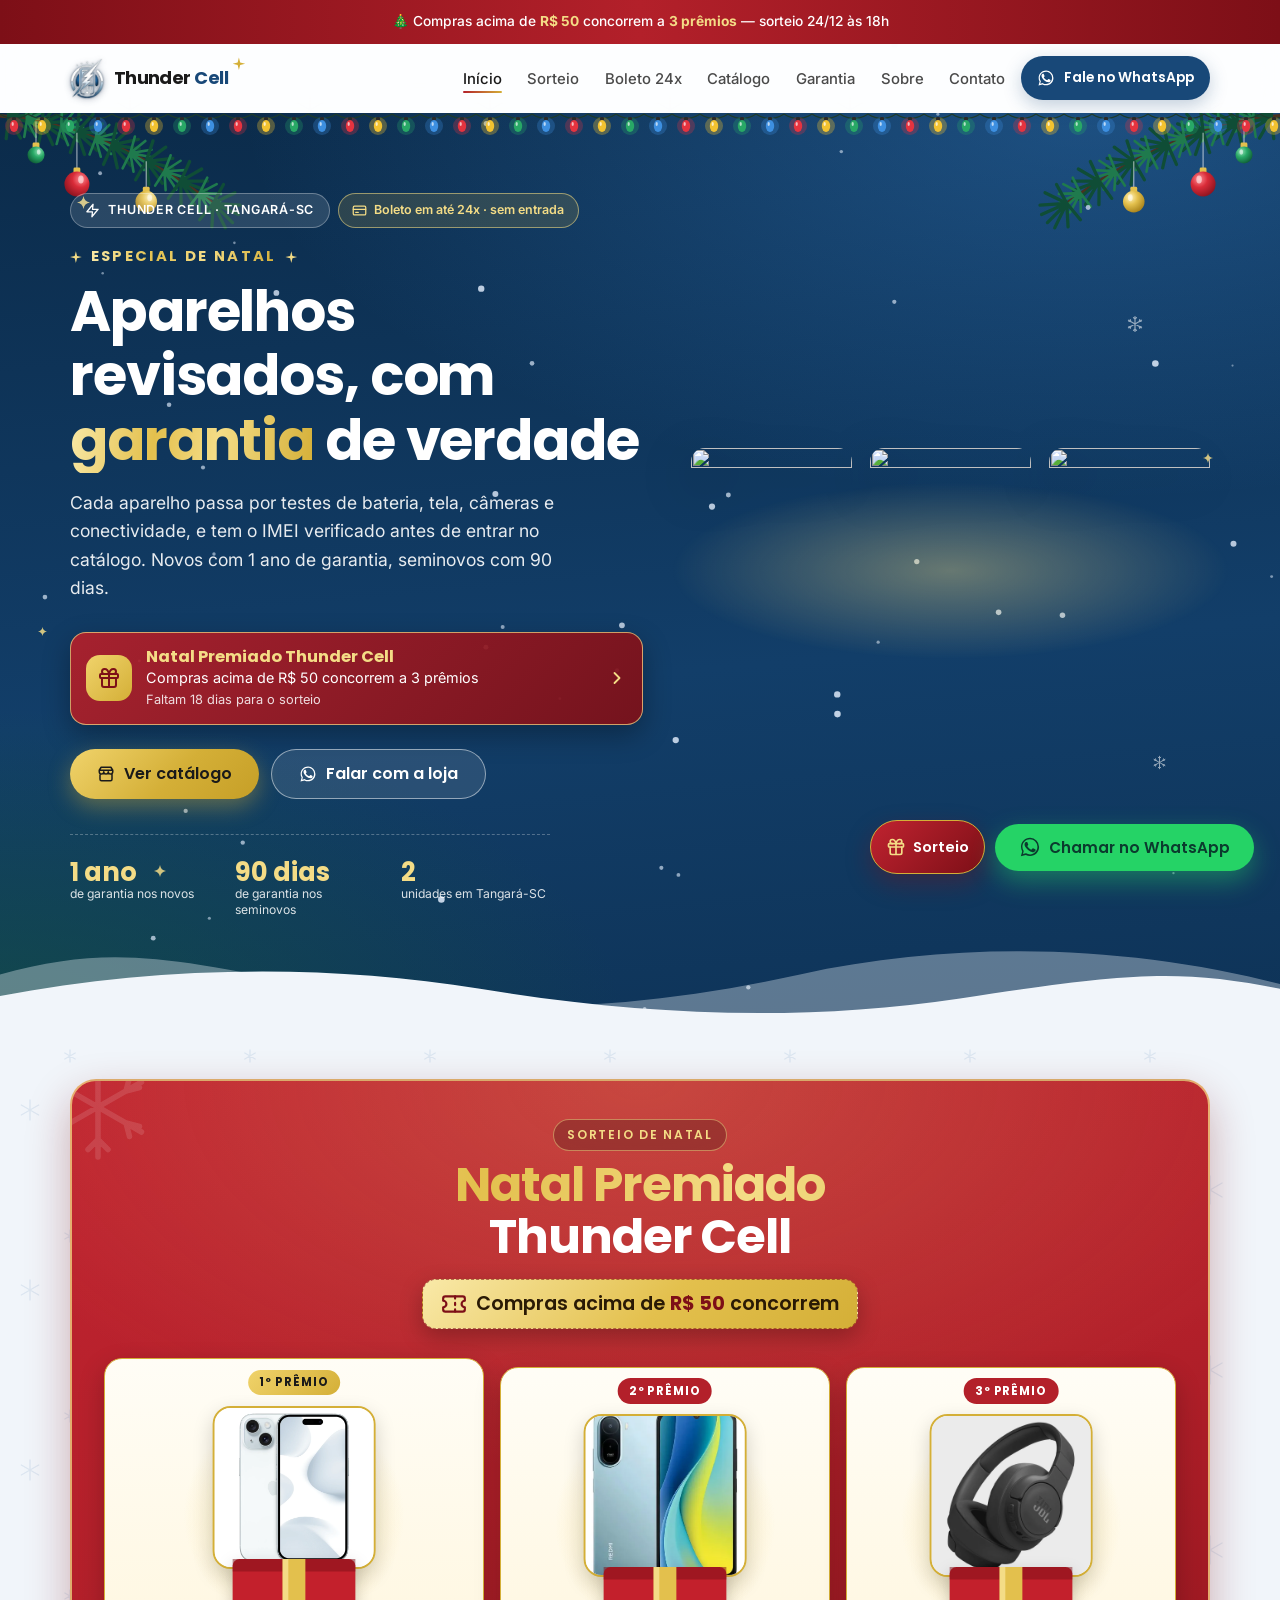
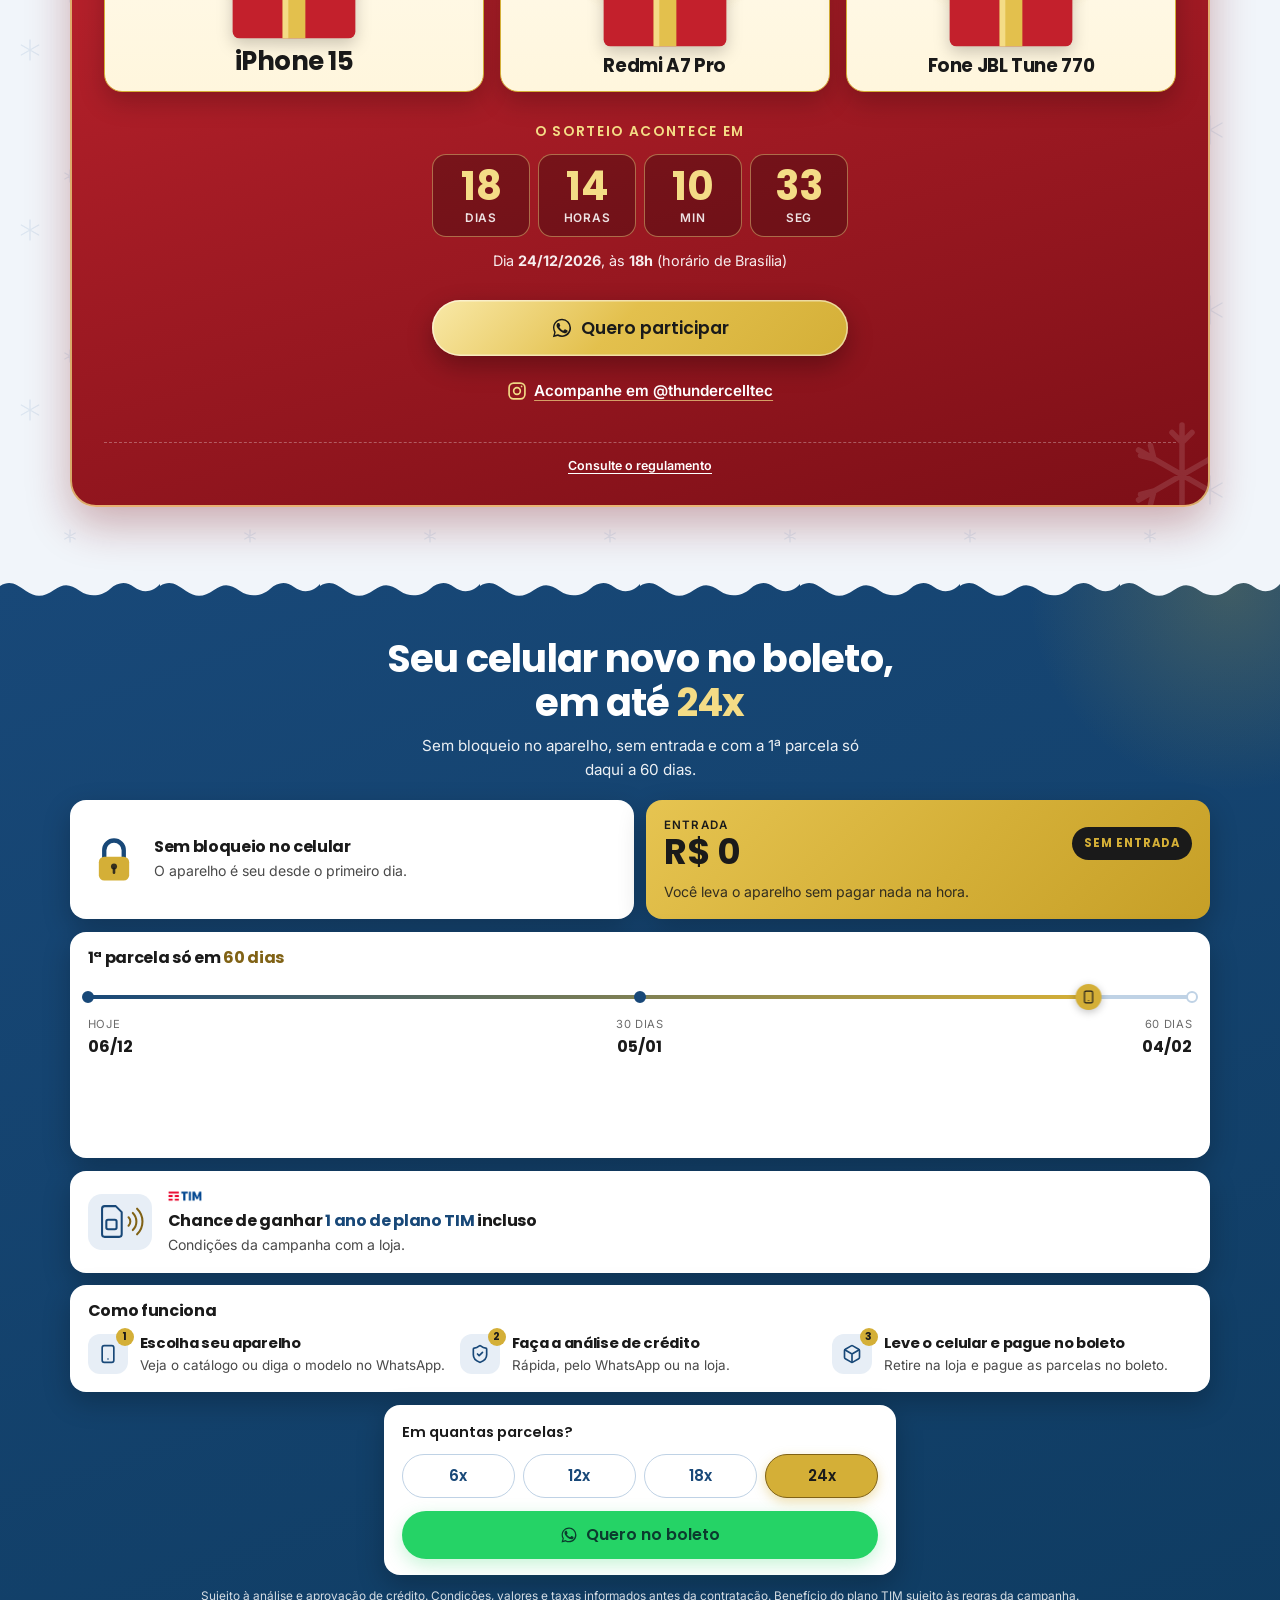
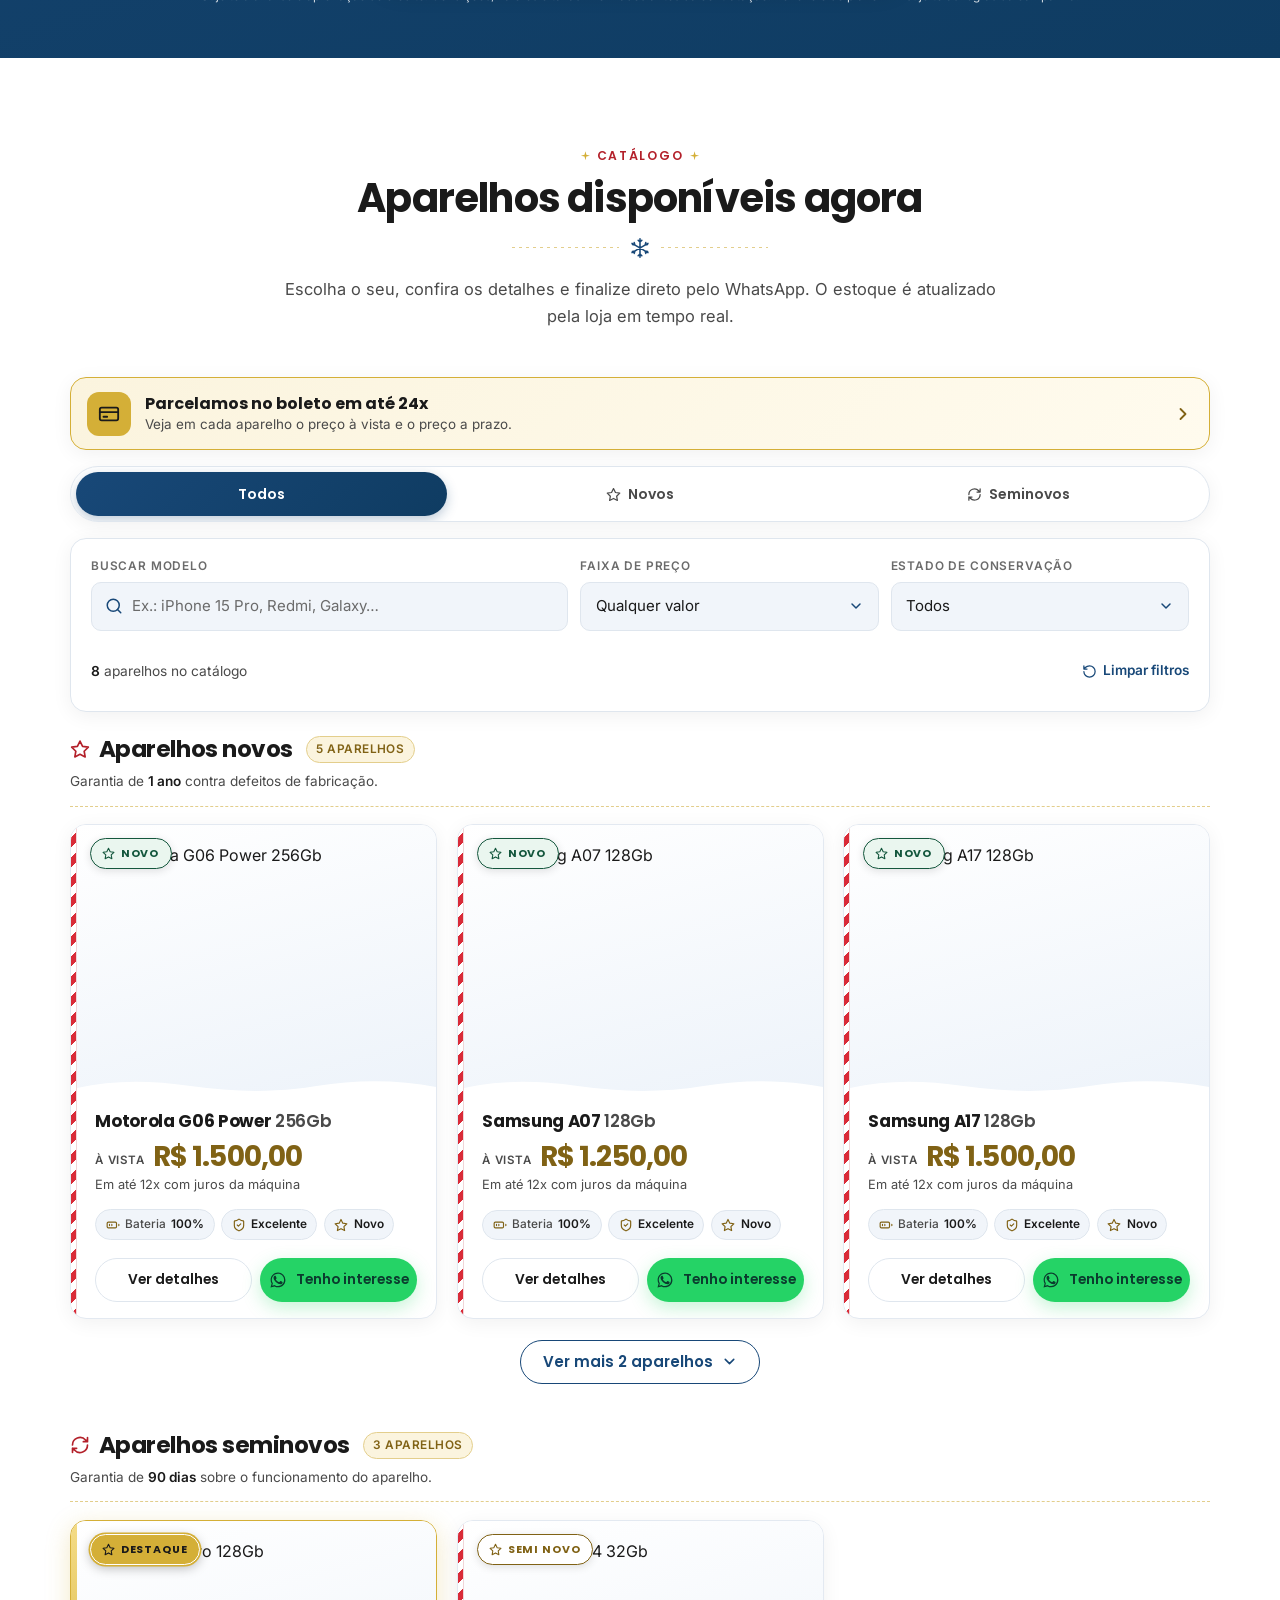
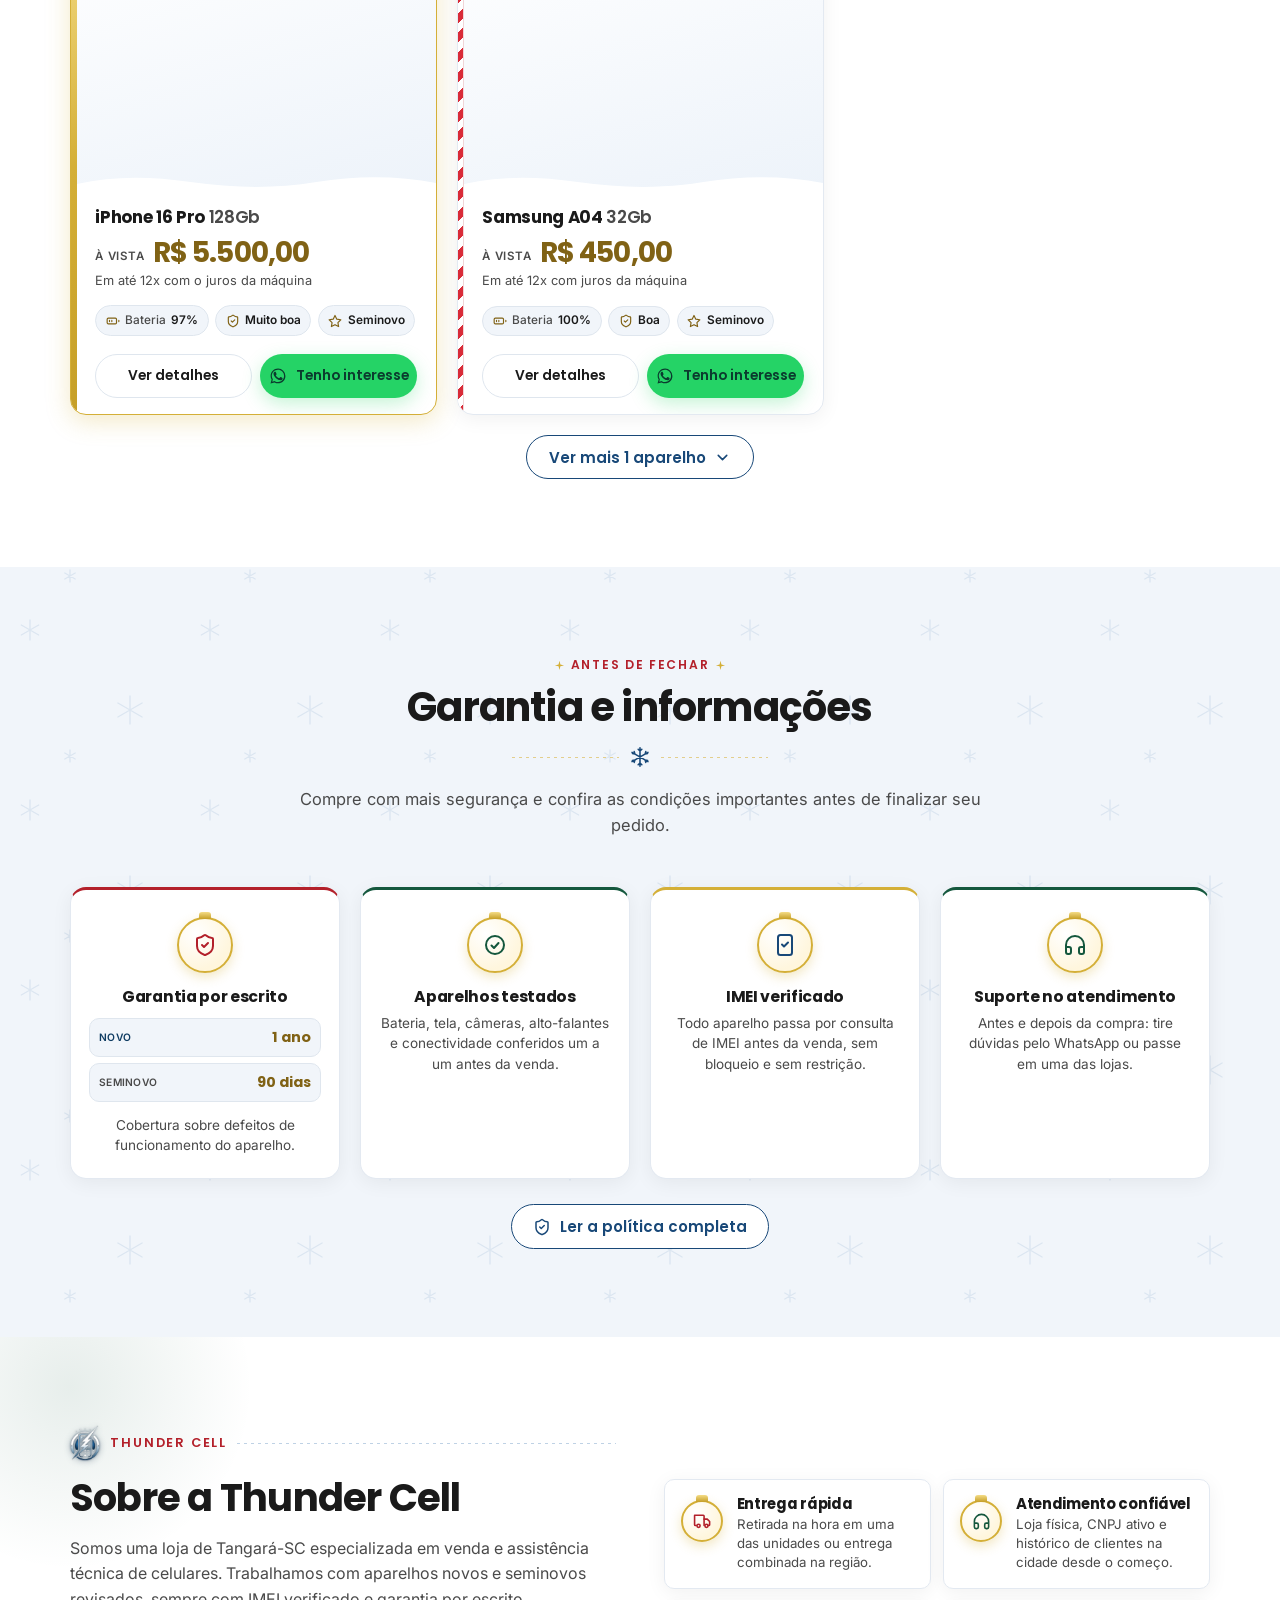
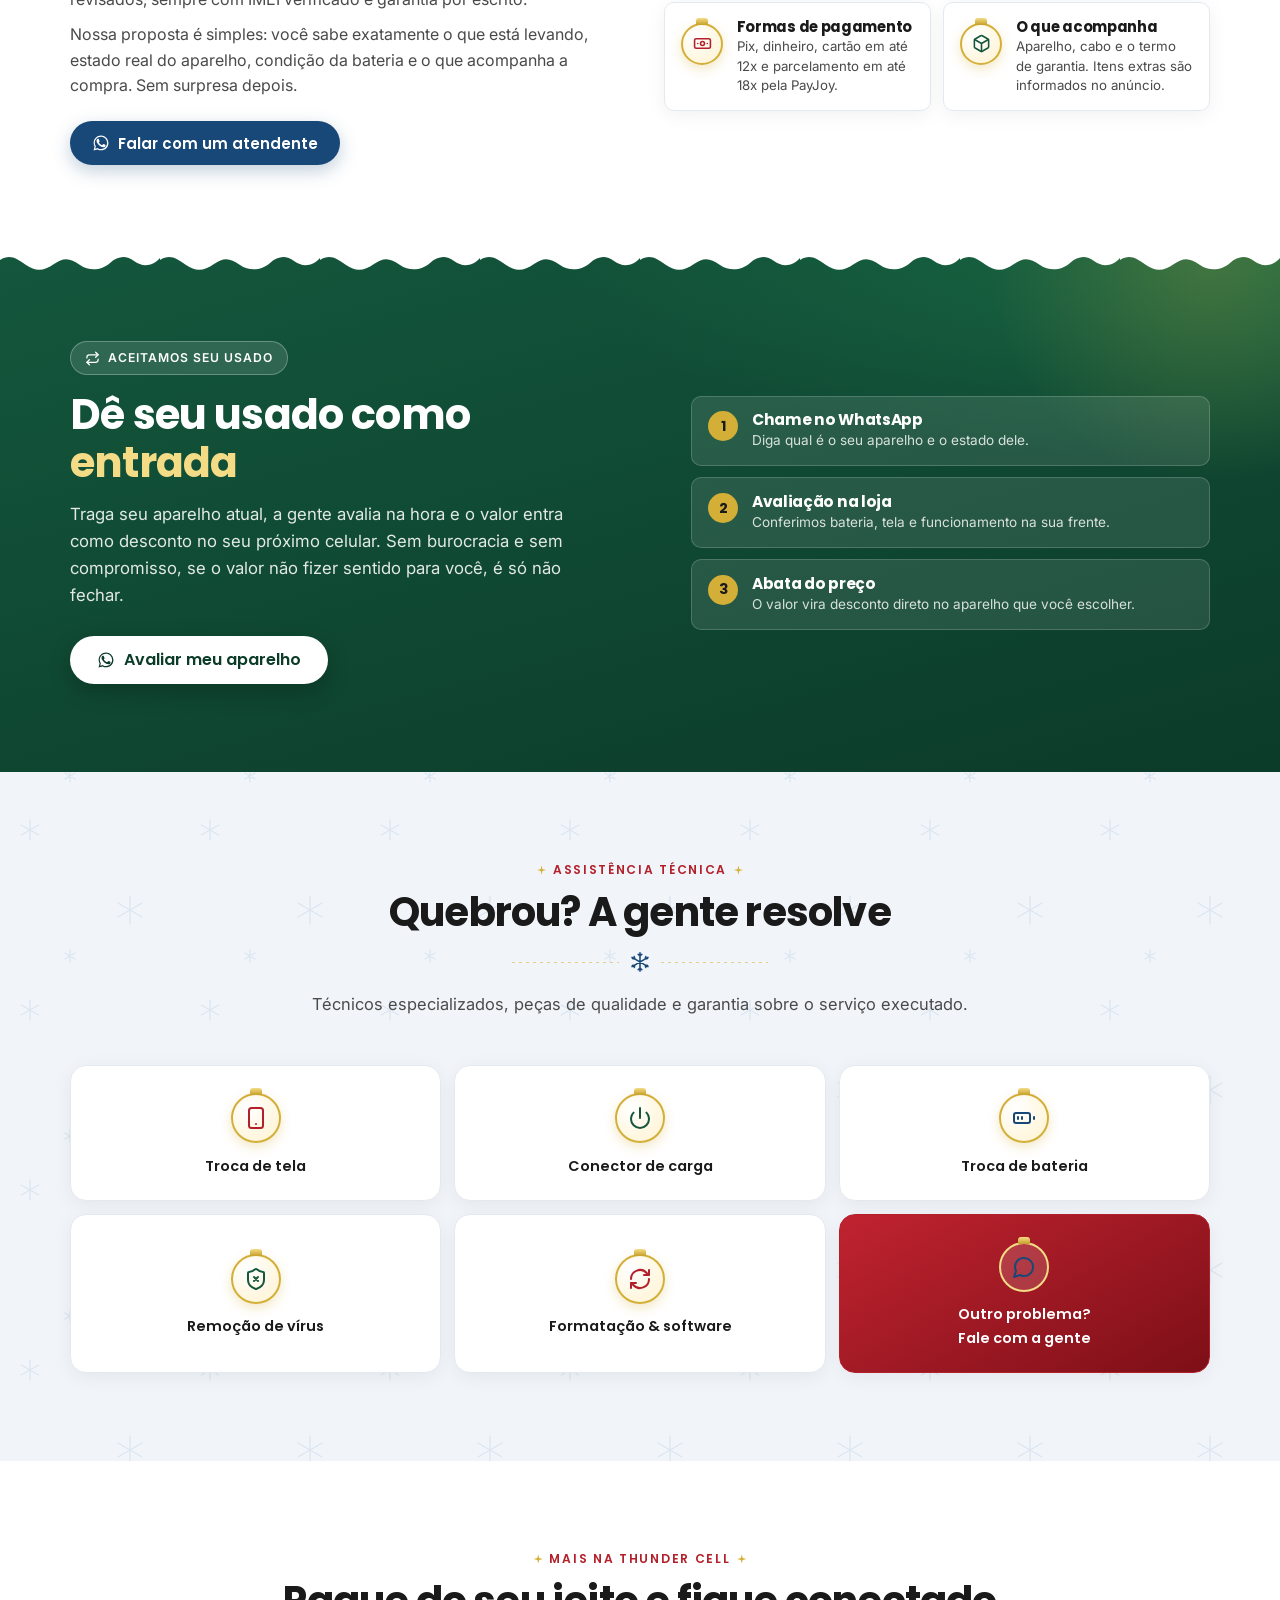
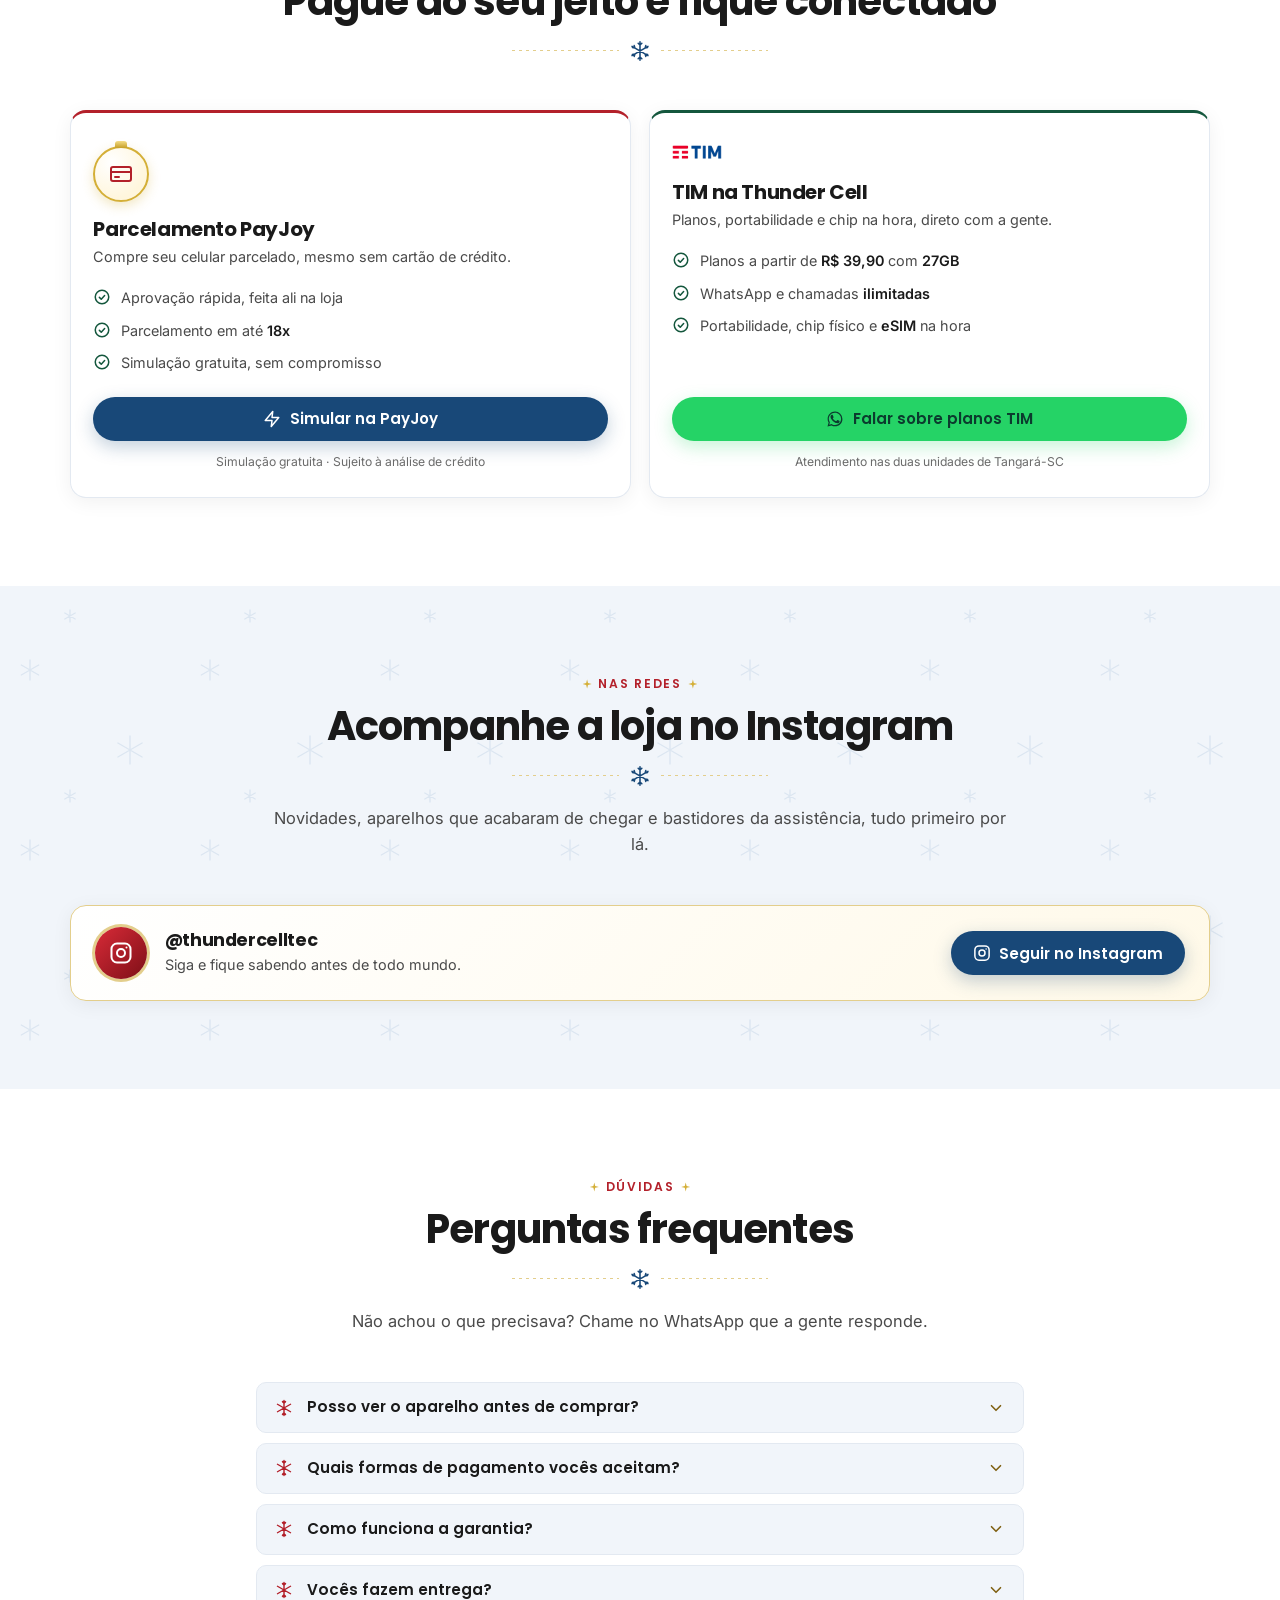
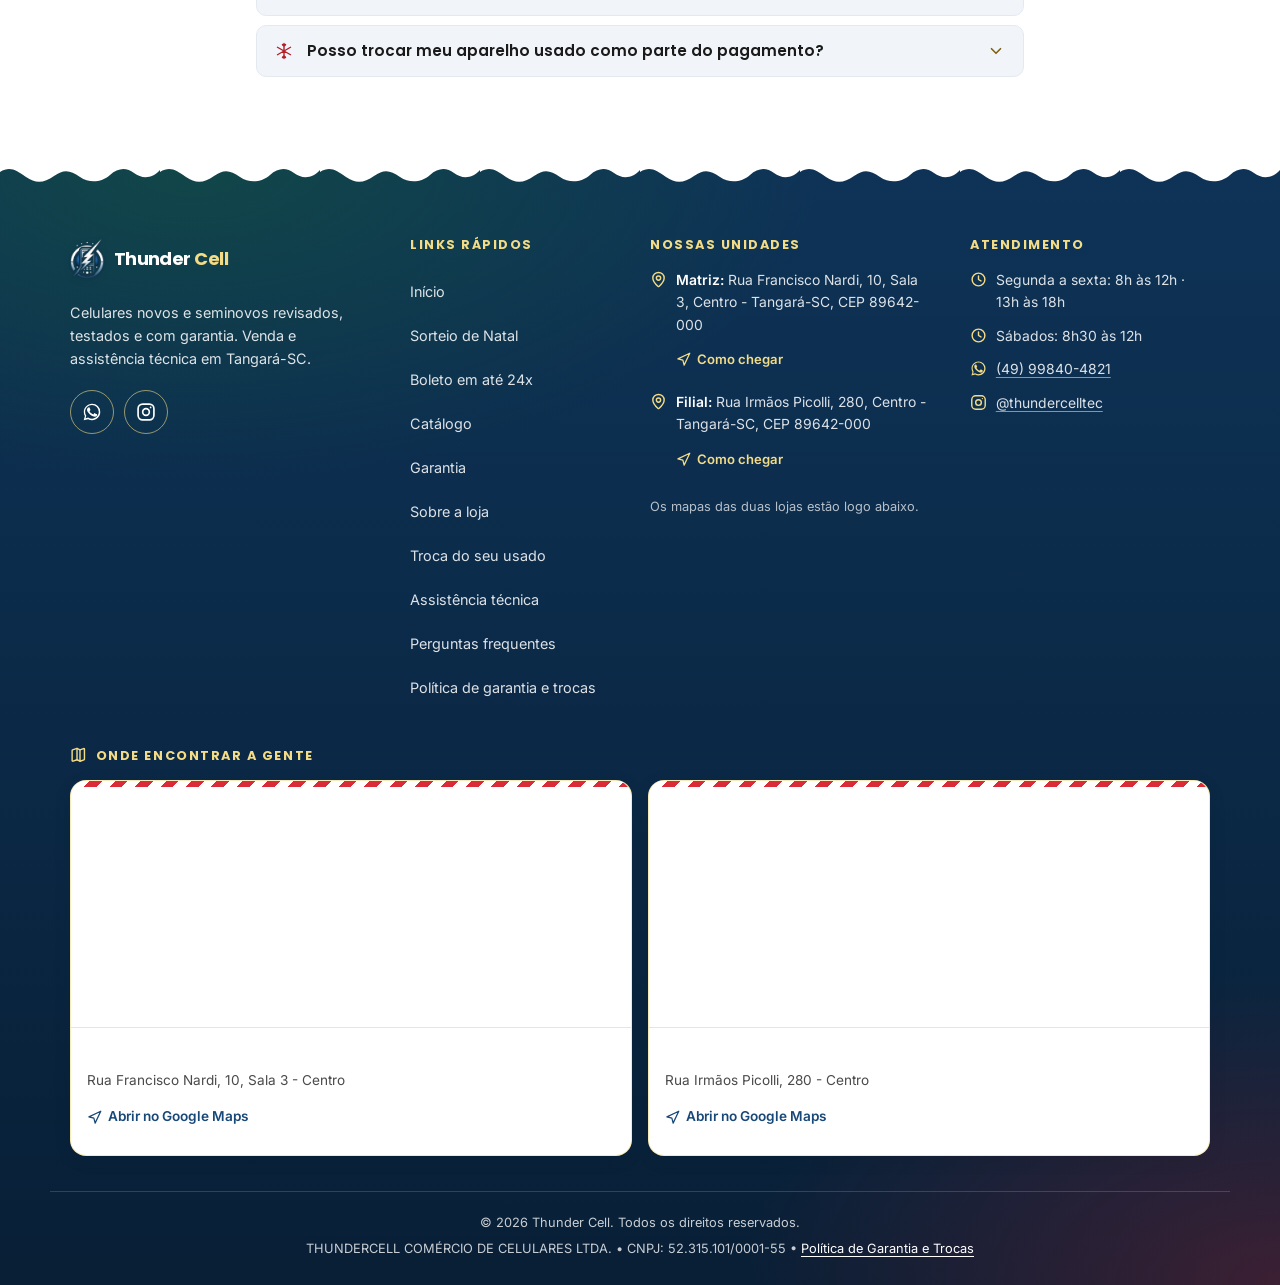
==== commit 38d41412: "natal" ====
--- a/index.html
+++ b/index.html
@@ -681,8 +681,7 @@
                 <!-- PREENCHER: troque o href pelo link do regulamento e os
                      tracinhos pelo número do certificado. -->
                 <p class="sorteio__legal">
-                    <a href="#sorteio">Consulte o regulamento</a> ·
-                    <span>Certificado de Autorização</span> <span>SPA/MF nº ________</span>
+                    <a href="#sorteio">Consulte o regulamento</a>
                 </p>
             </div>
         </div>
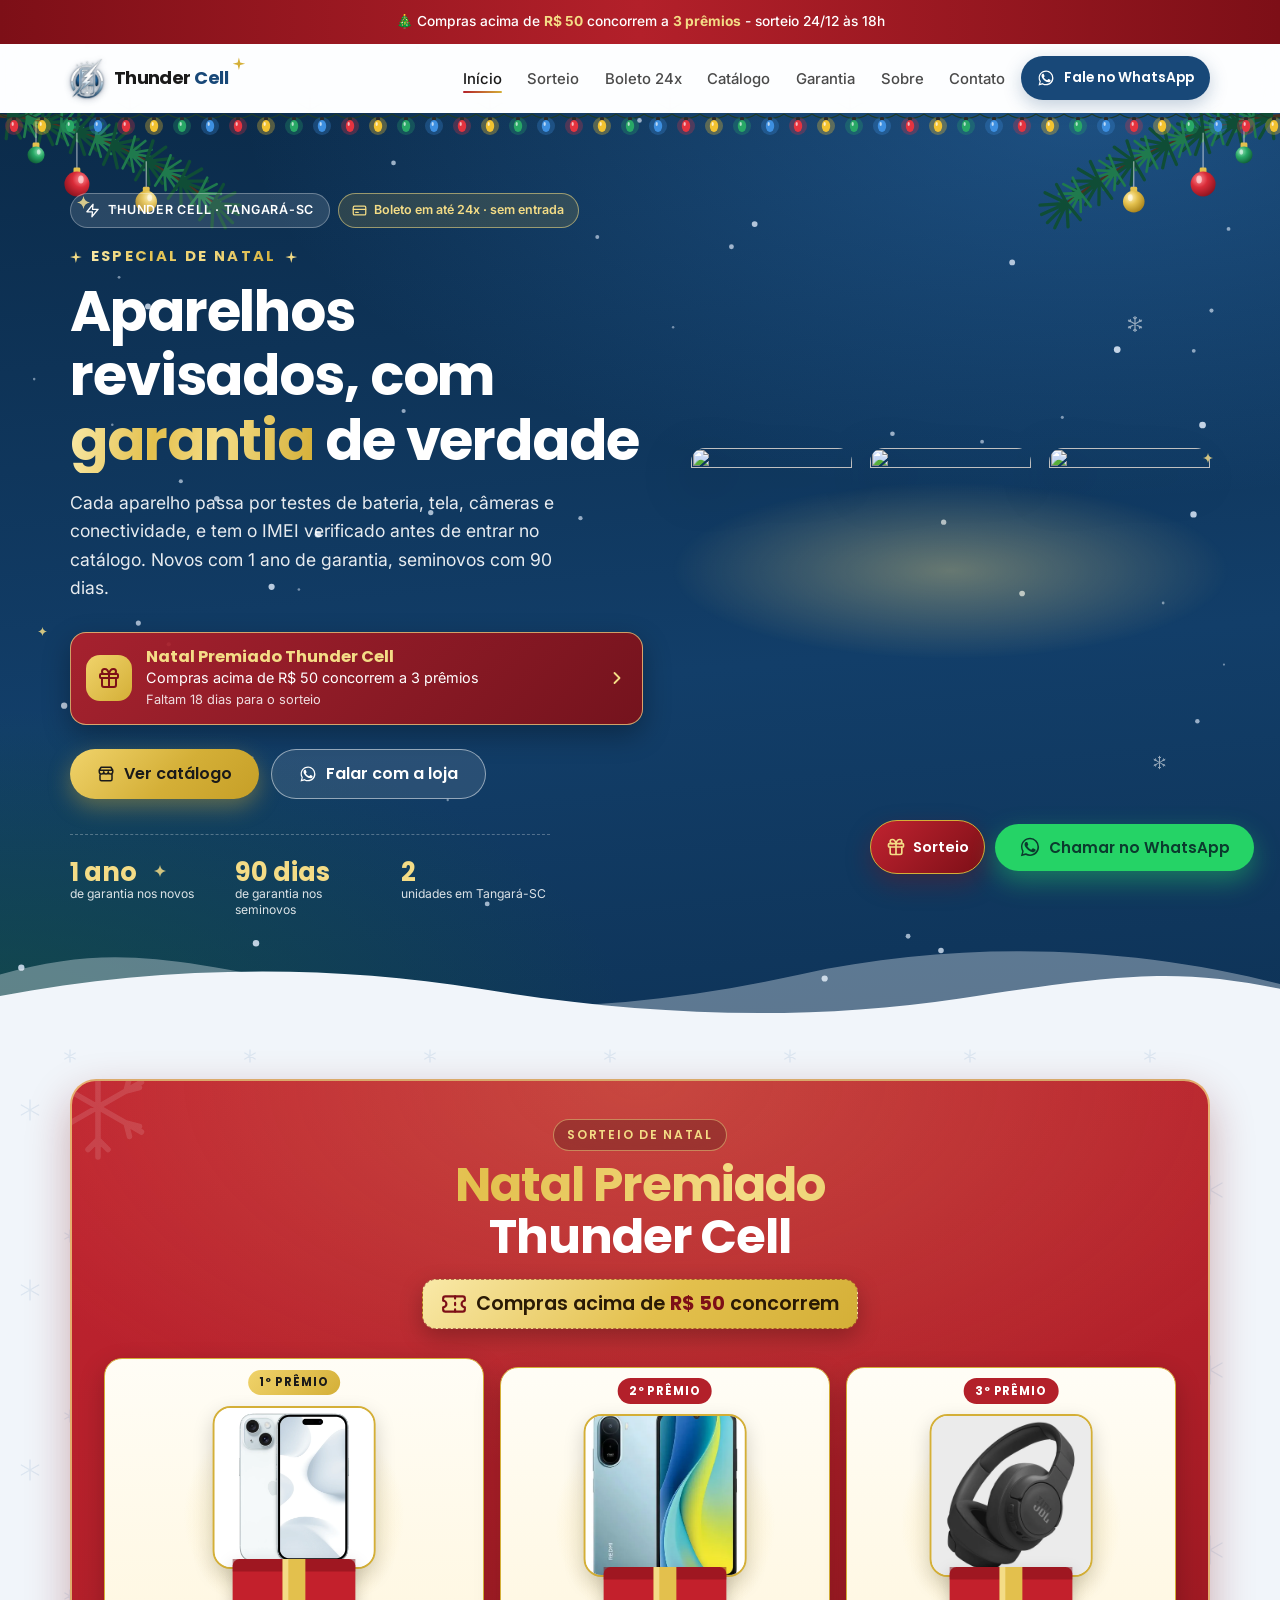
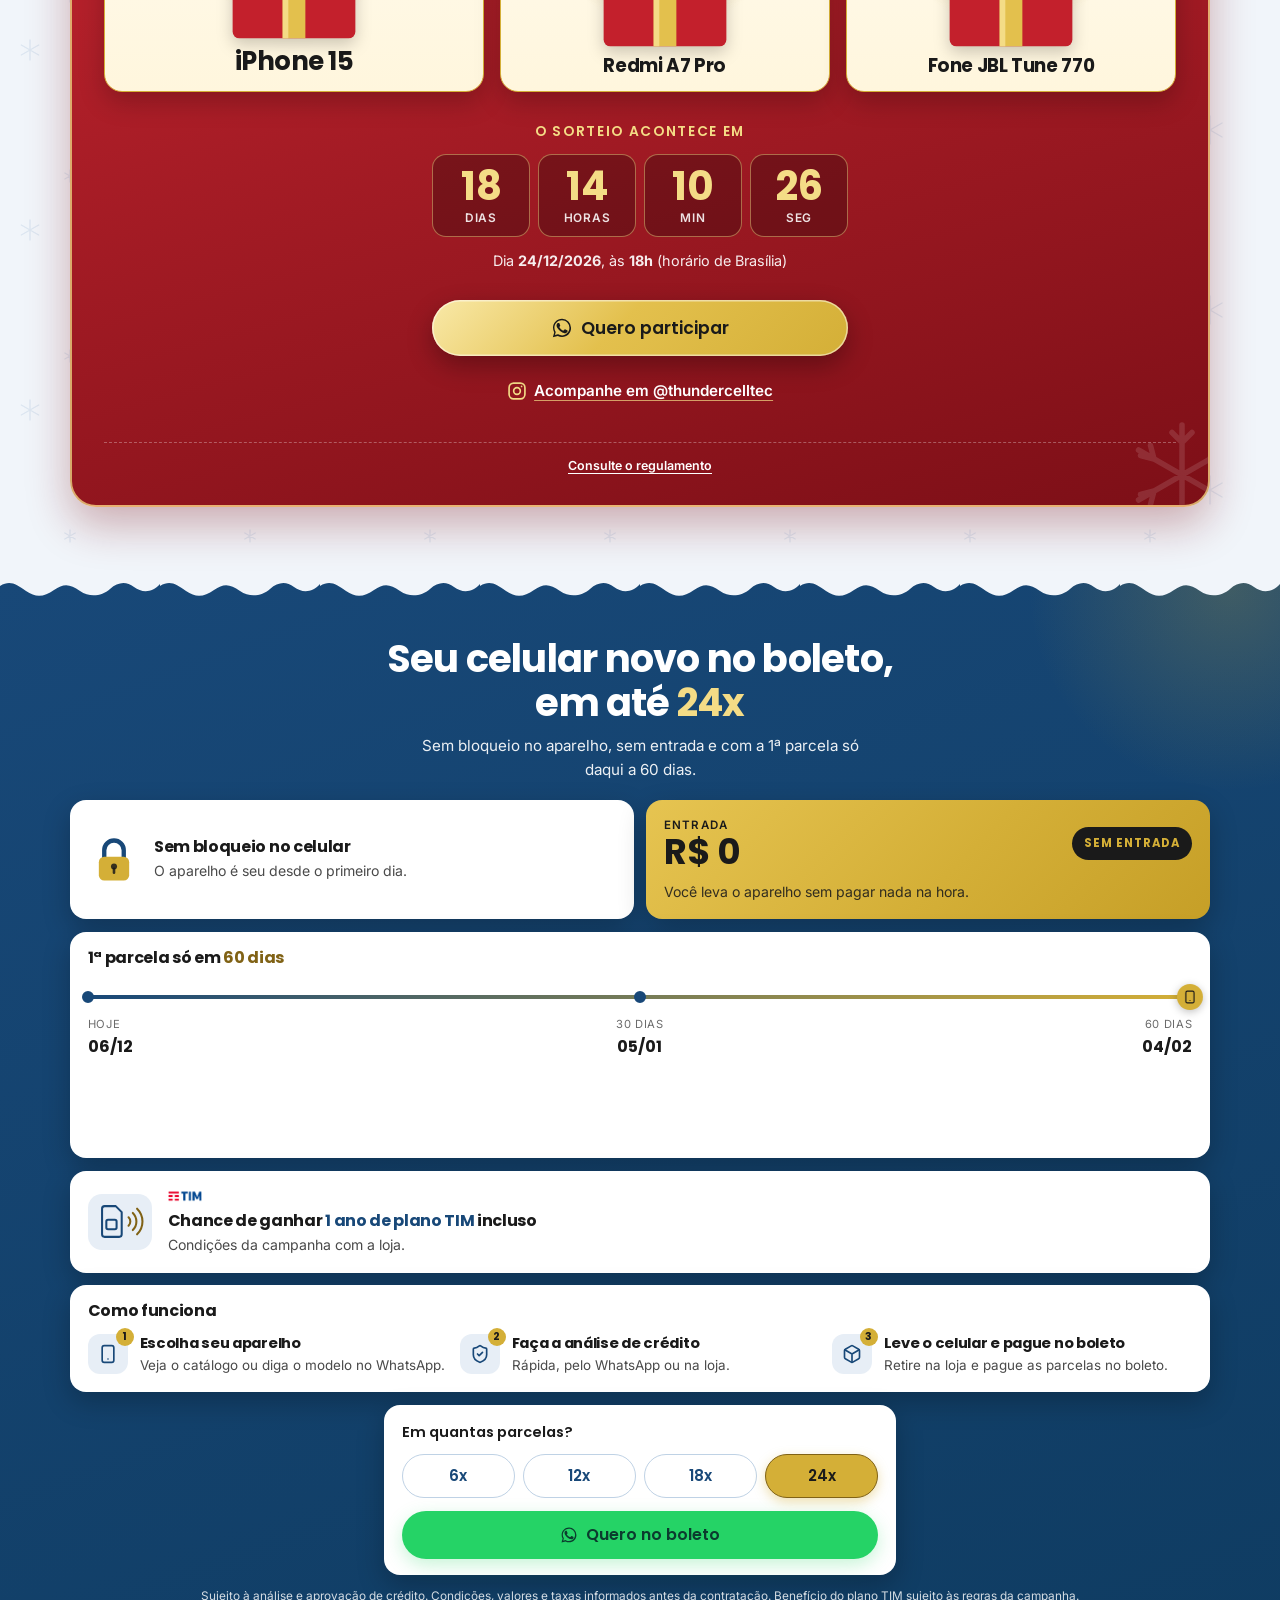
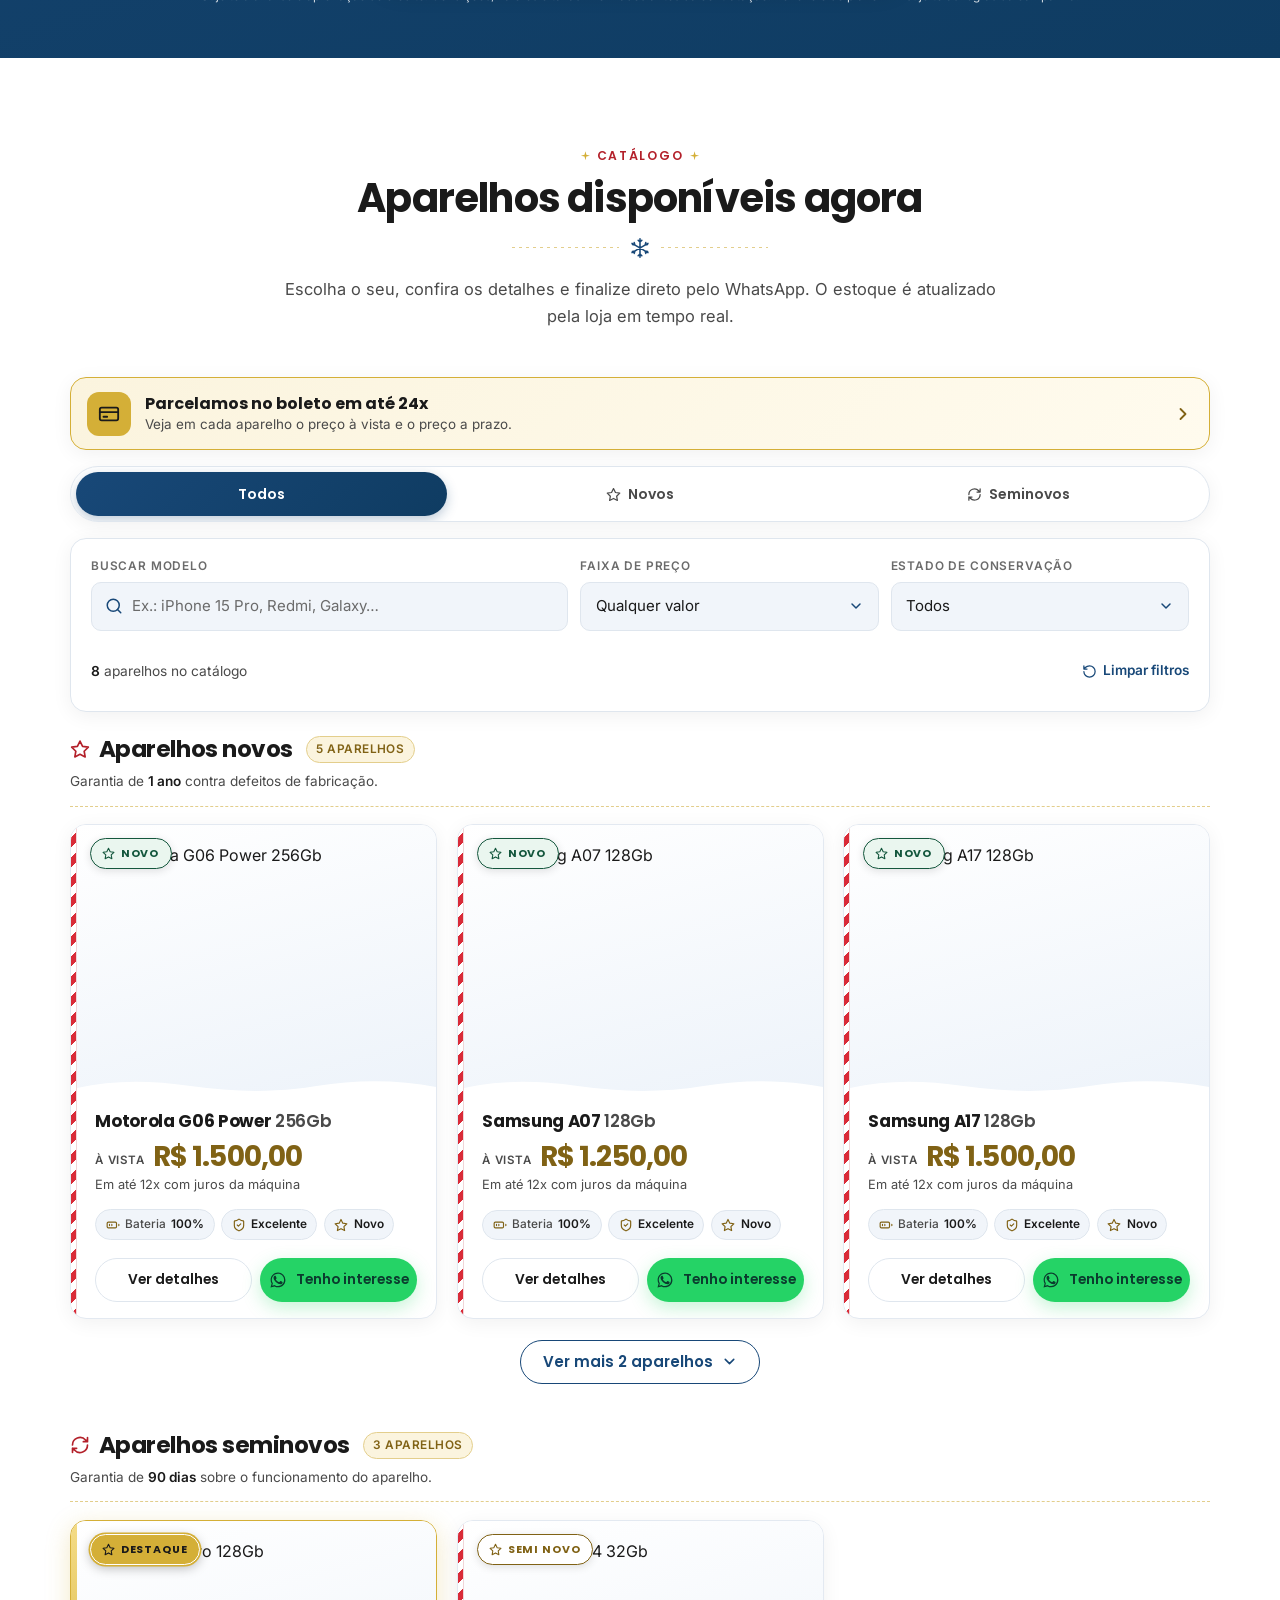
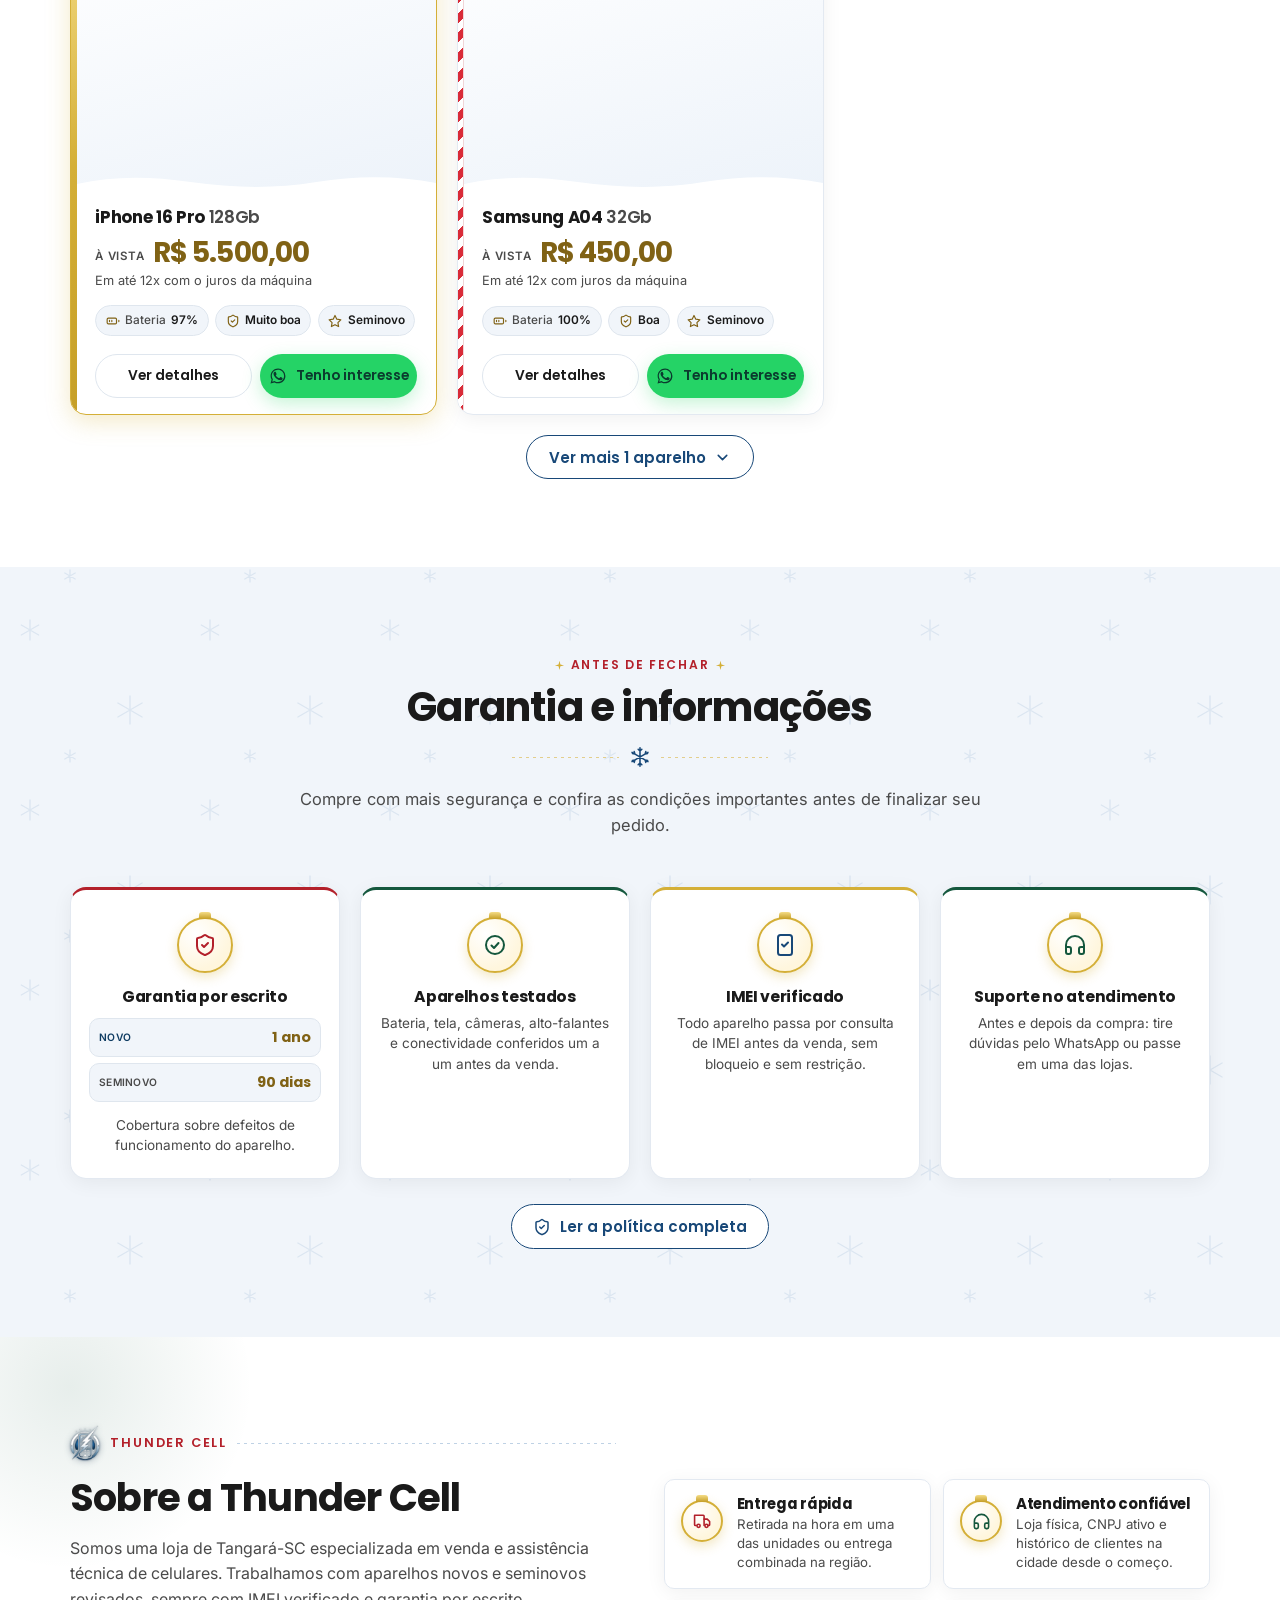
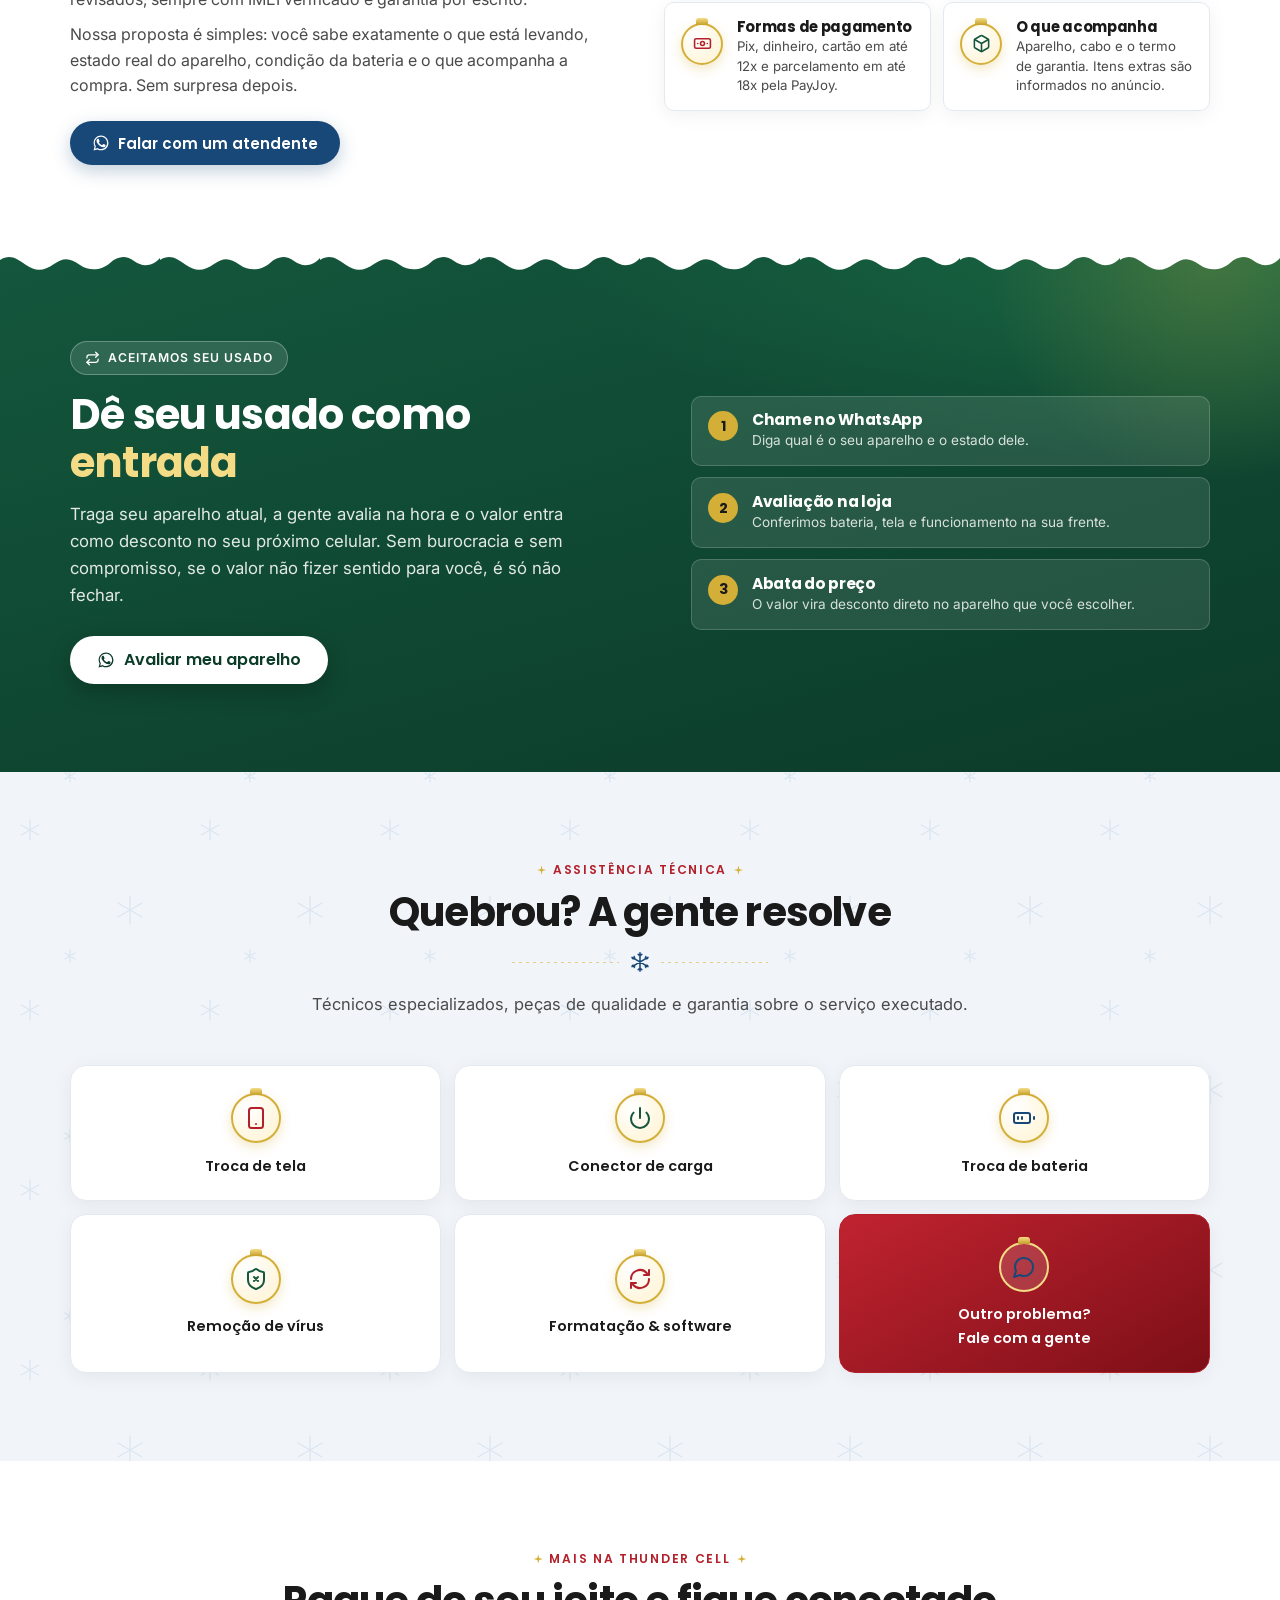
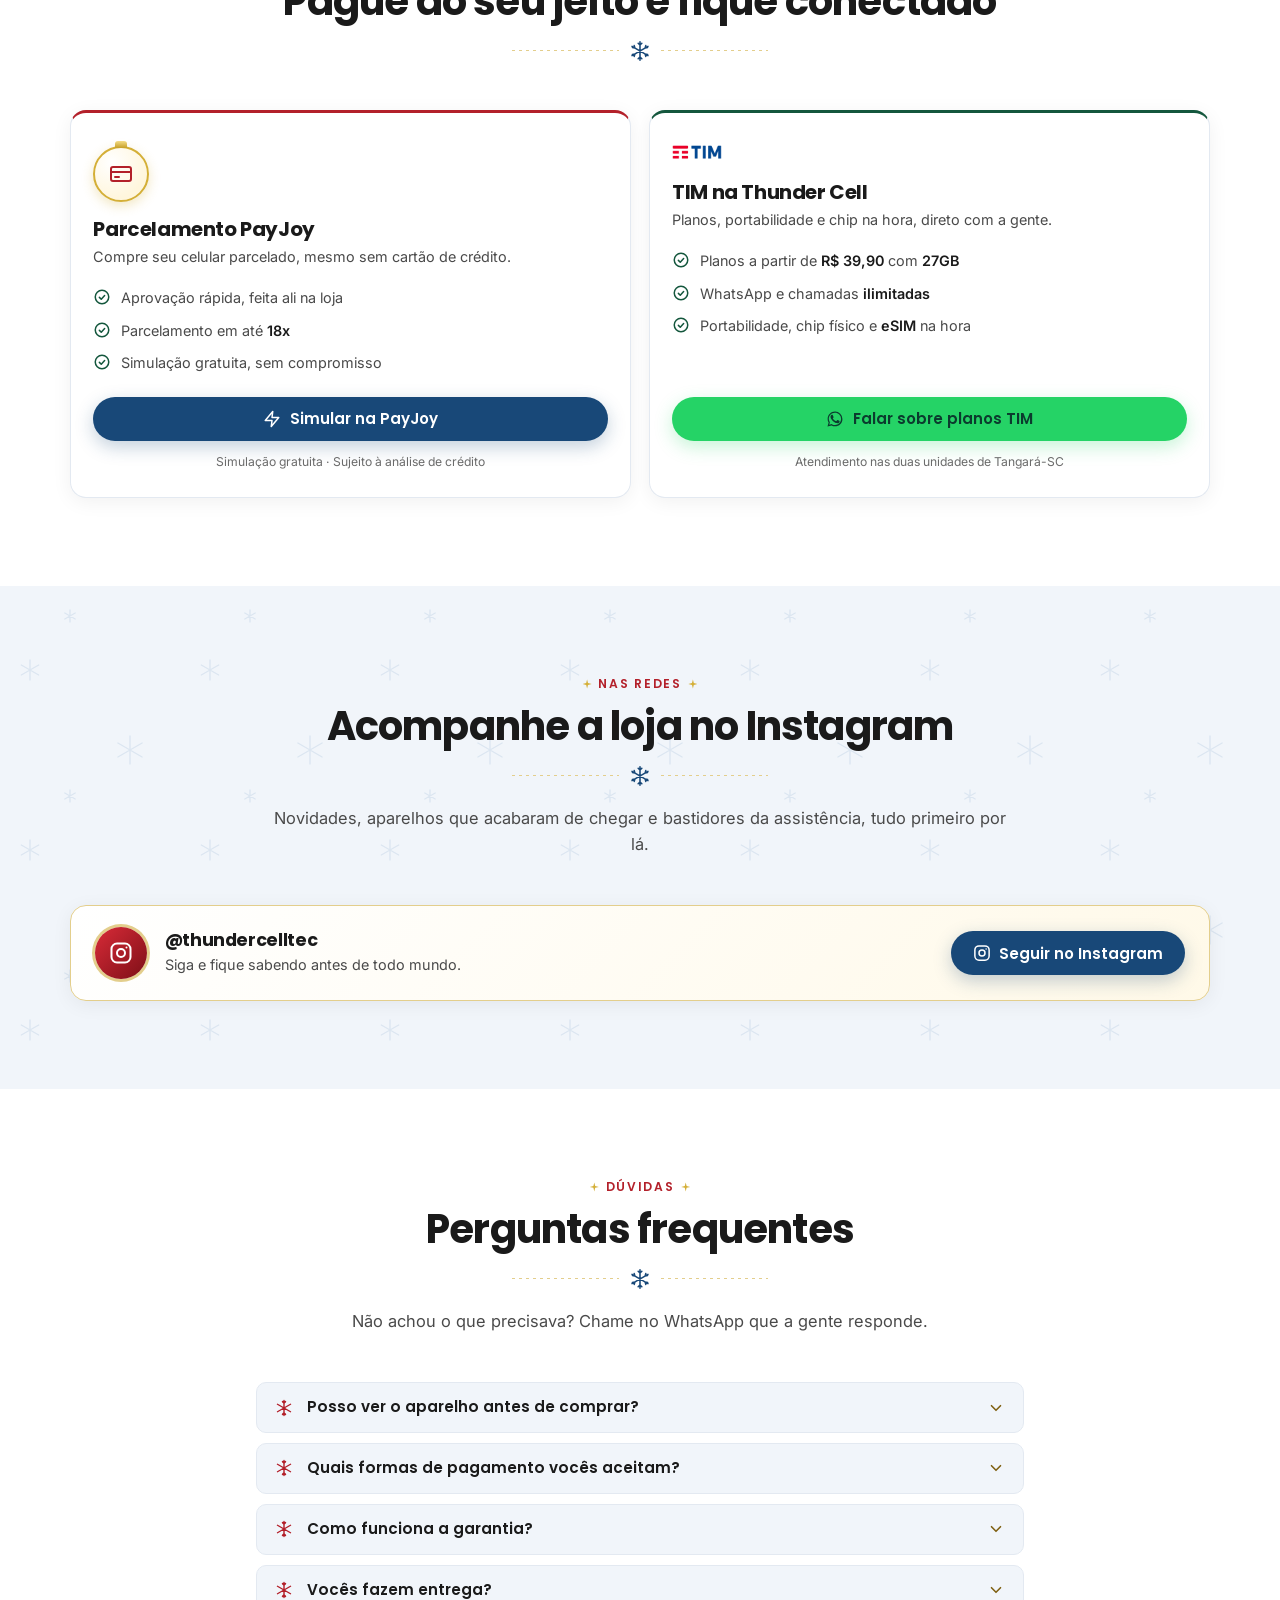
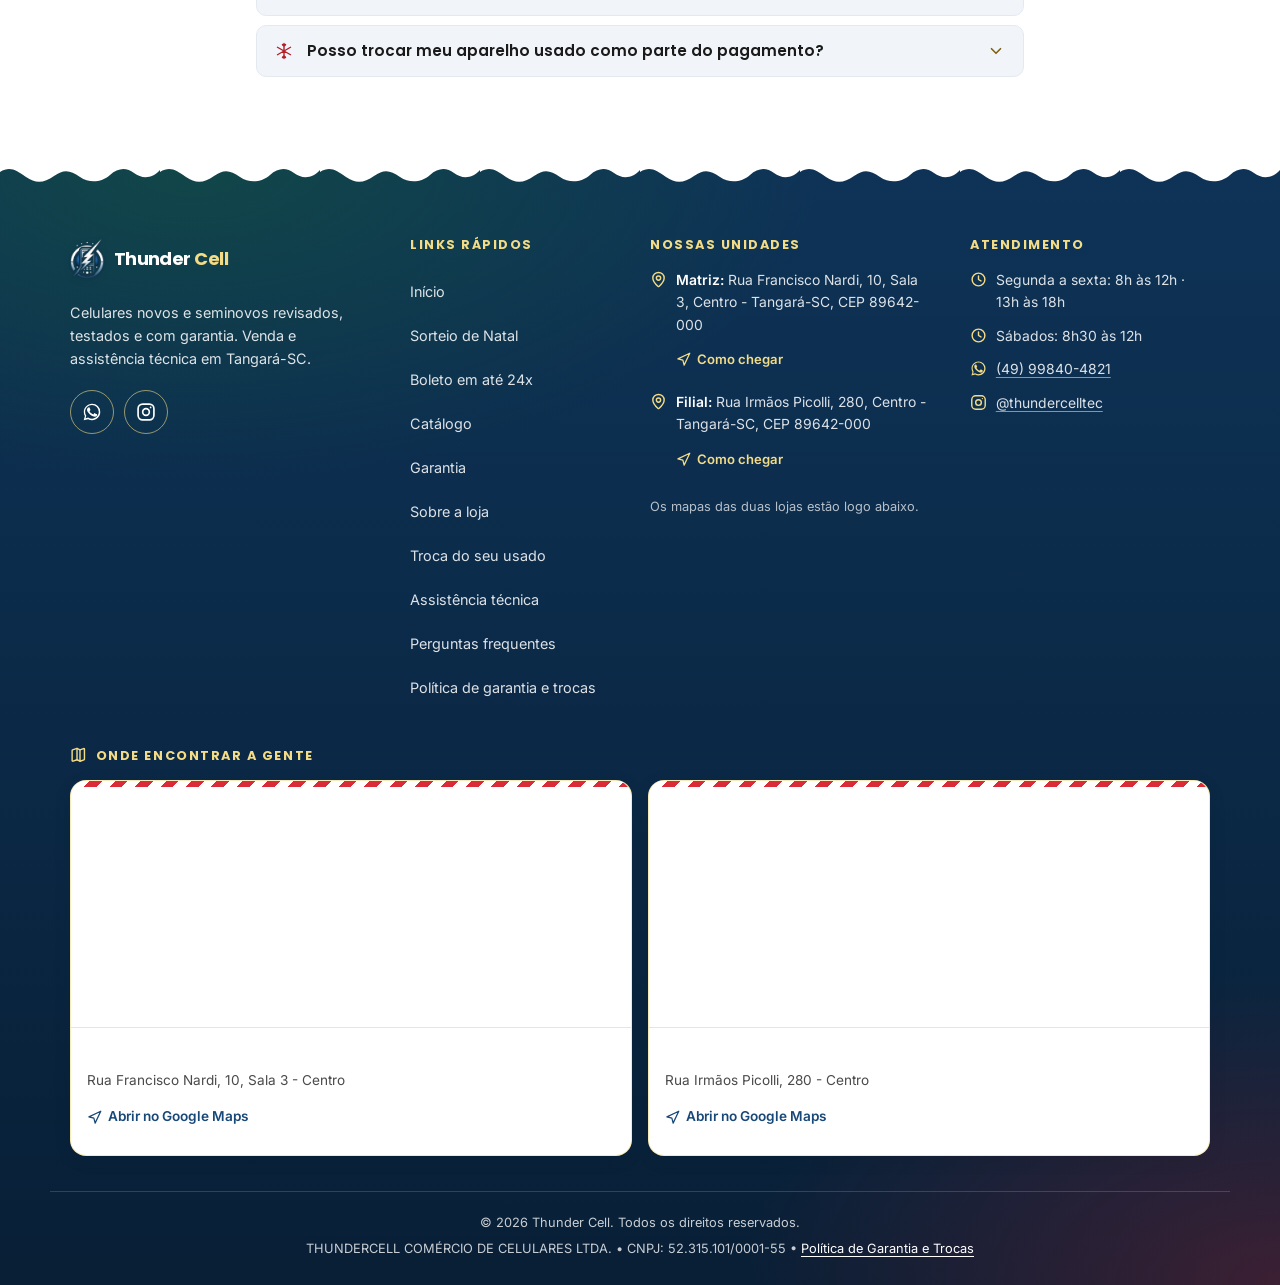
==== commit 3b630545: "natal" ====
--- a/index.html
+++ b/index.html
@@ -418,7 +418,7 @@
 <!-- Faixa do sorteio de Natal (só com o tema ligado): leva até #sorteio.
      Depois da data do sorteio o natal.js troca o texto sozinho. -->
 <a class="natal-faixa" data-natal href="#sorteio">
-    <span class="natal-faixa__txt" data-natal-faixa>🎄 Compras acima de <strong>R$ 50</strong> concorrem a <strong>3 prêmios</strong> — sorteio 24/12 às 18h</span>
+    <span class="natal-faixa__txt" data-natal-faixa>🎄 Compras acima de <strong>R$ 50</strong> concorrem a <strong>3 prêmios</strong> - sorteio 24/12 às 18h</span>
 </a>
 
 <!-- Barra fina fixa no topo: leva para #boleto; o X dispensa e lembra a escolha.
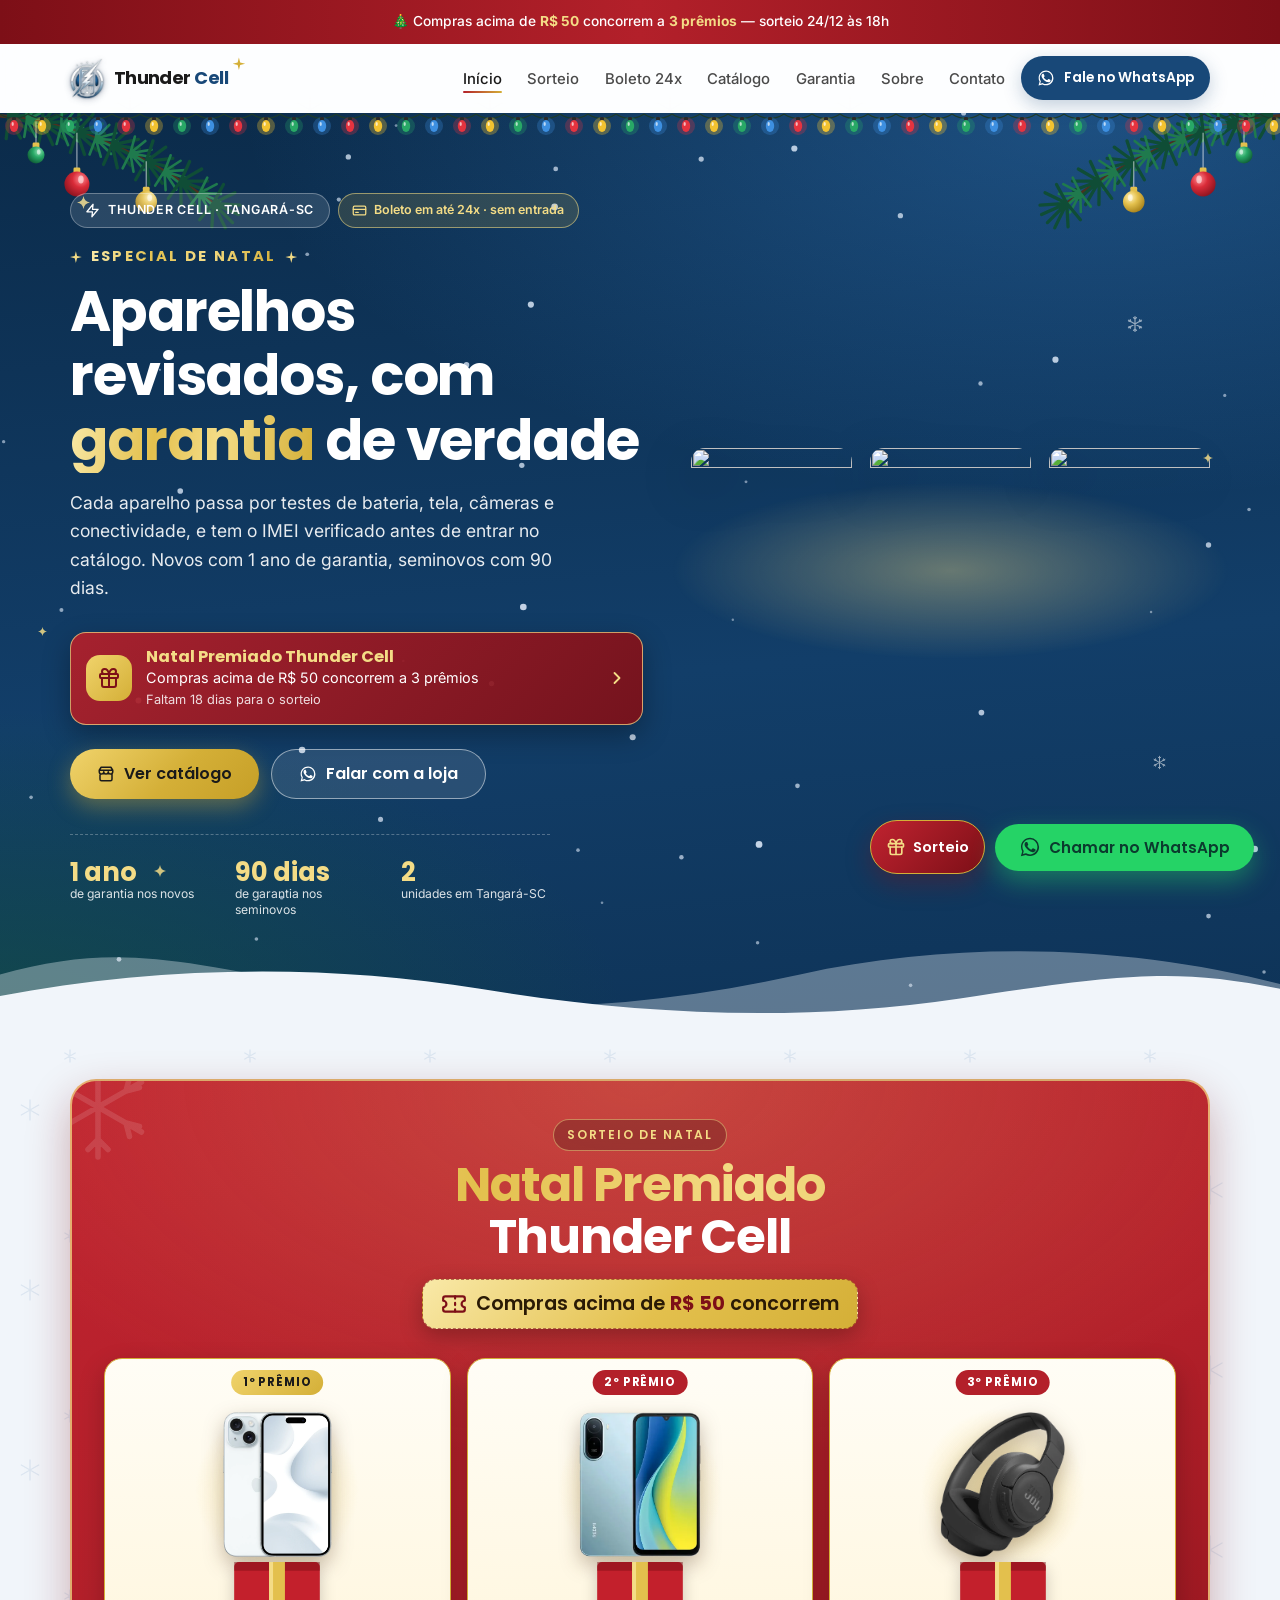
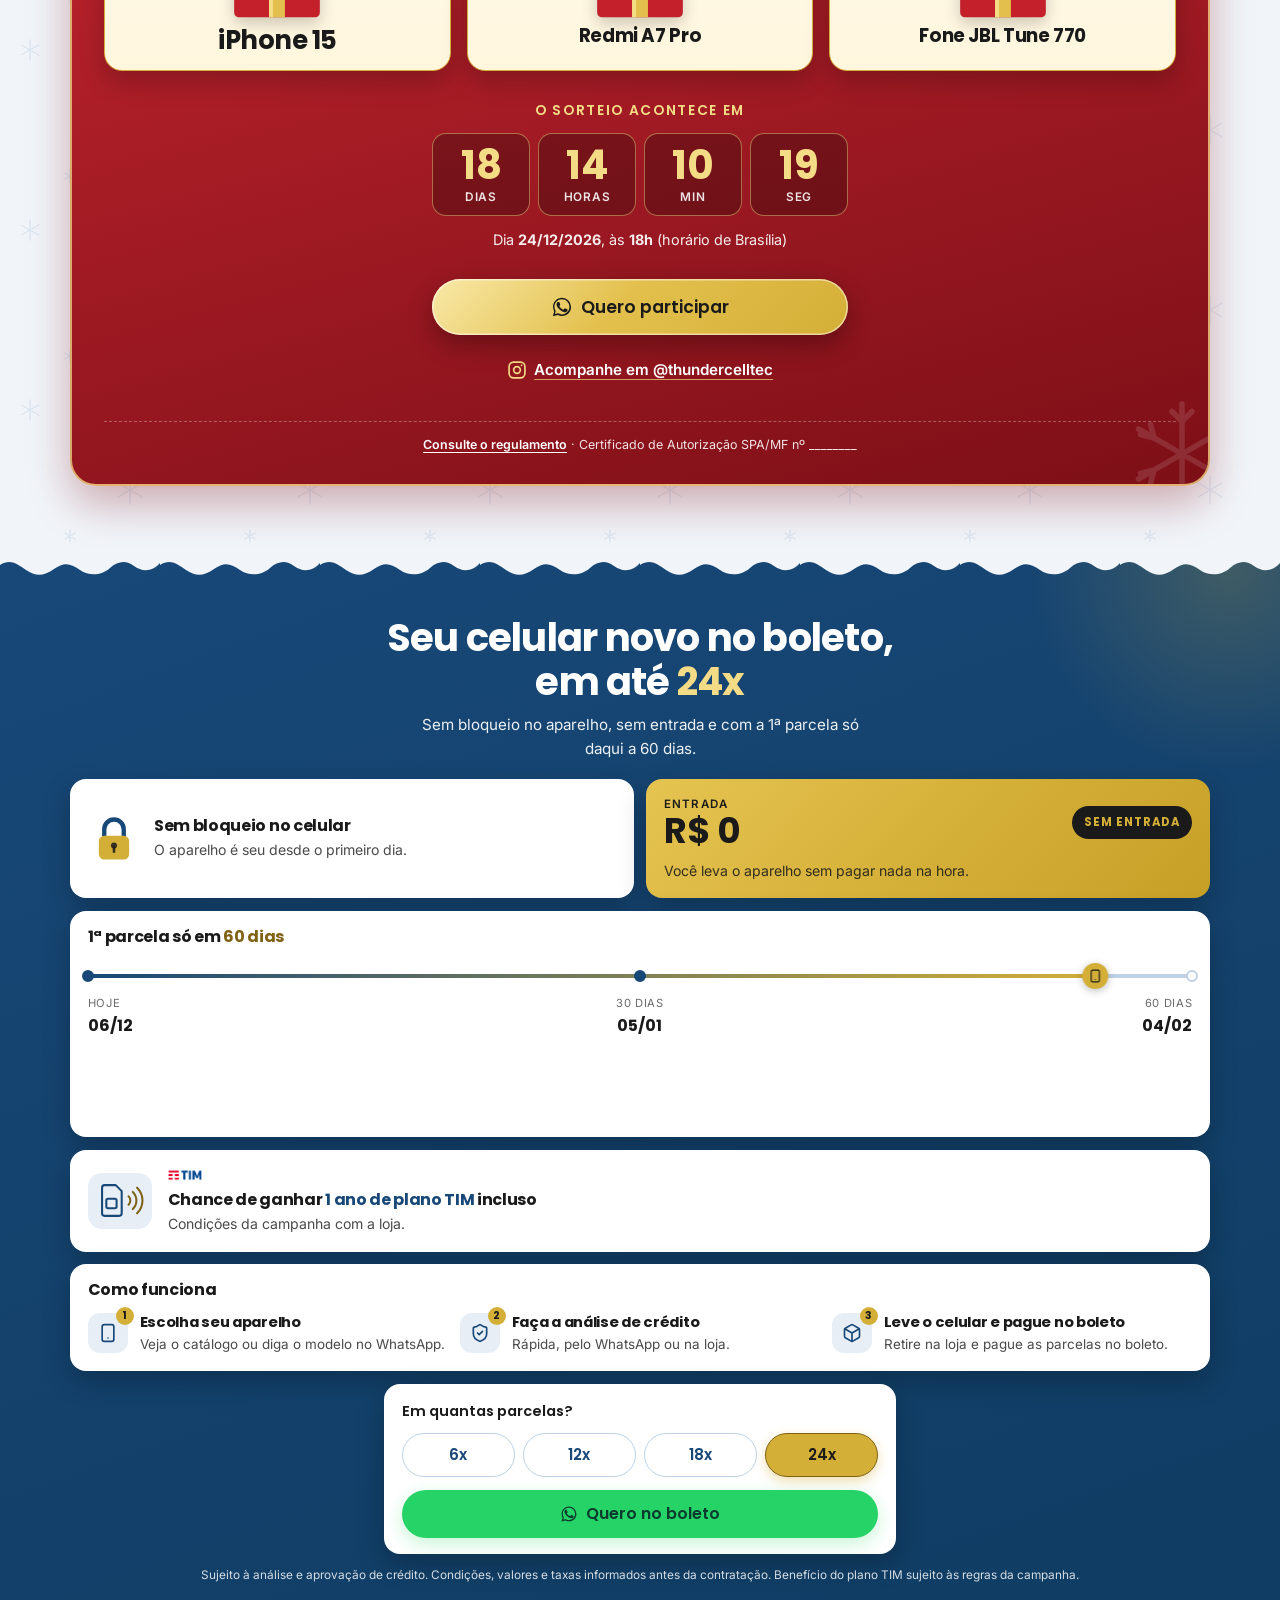
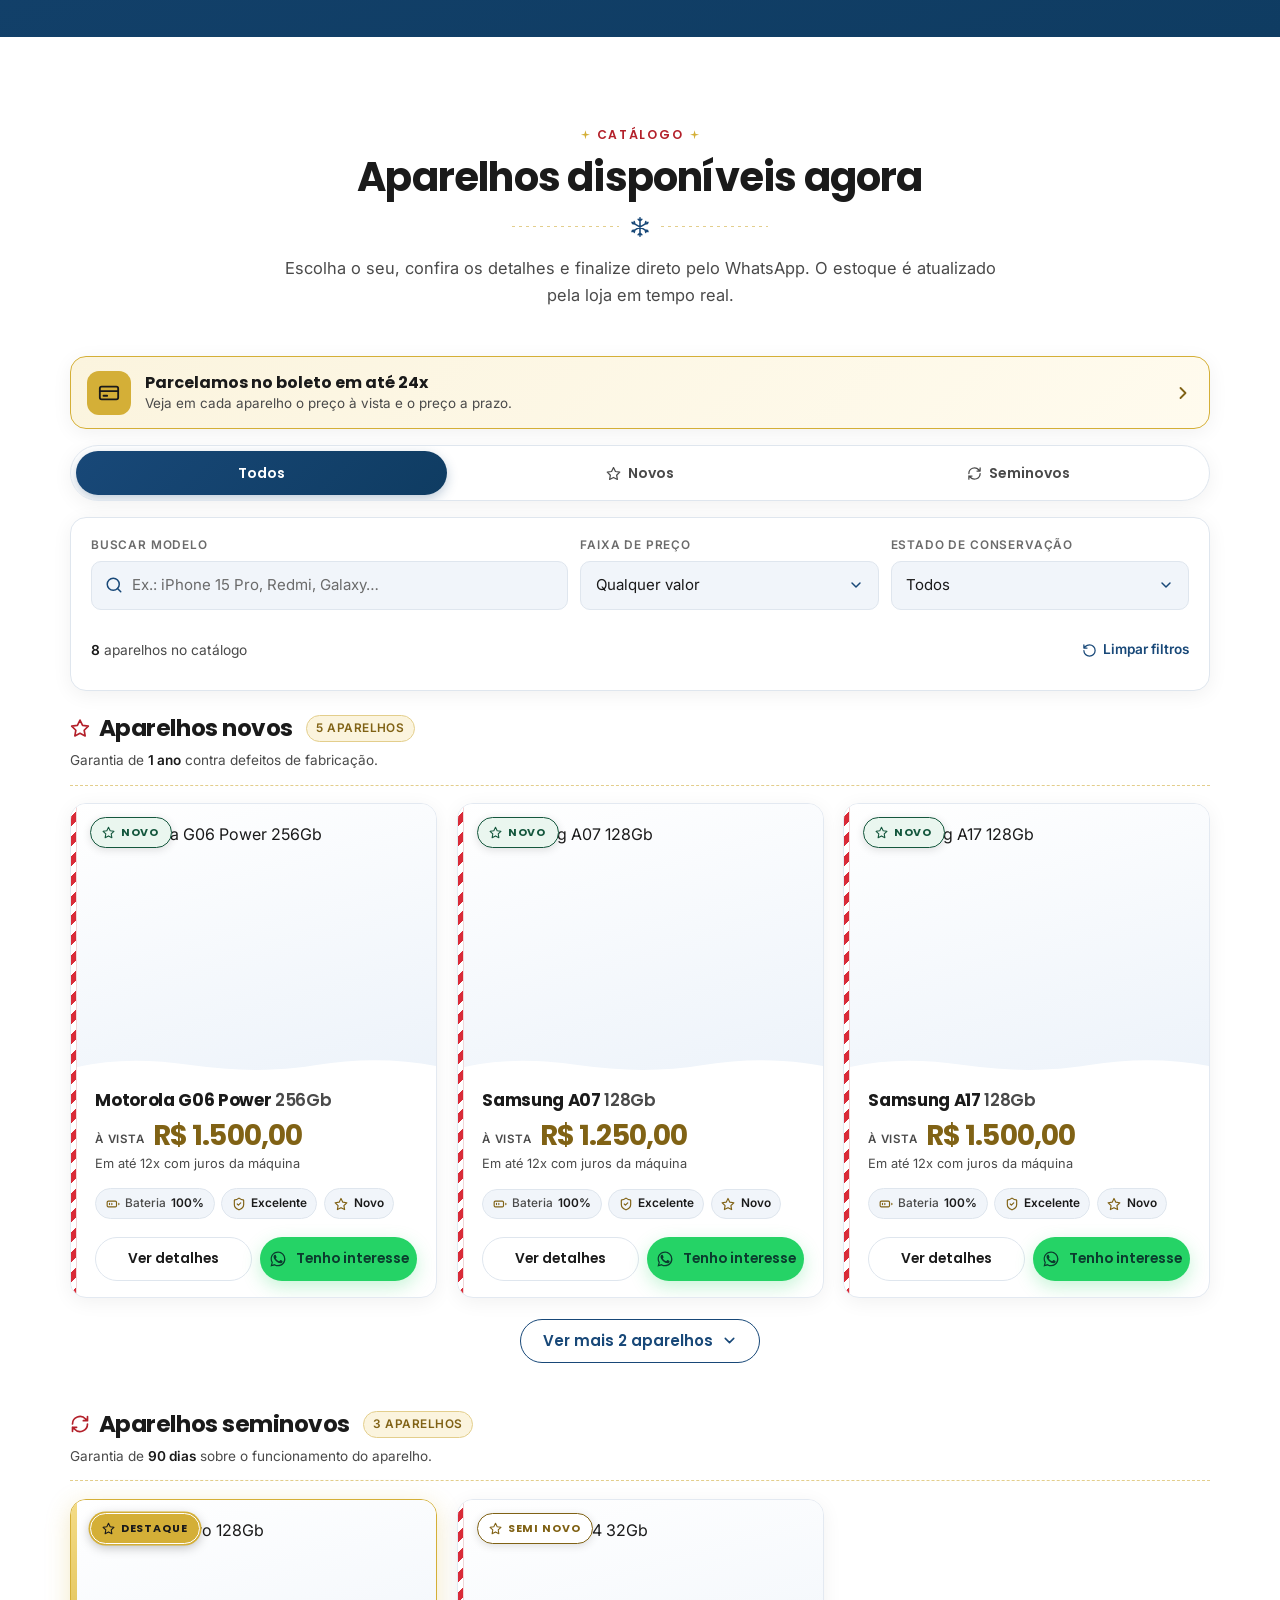
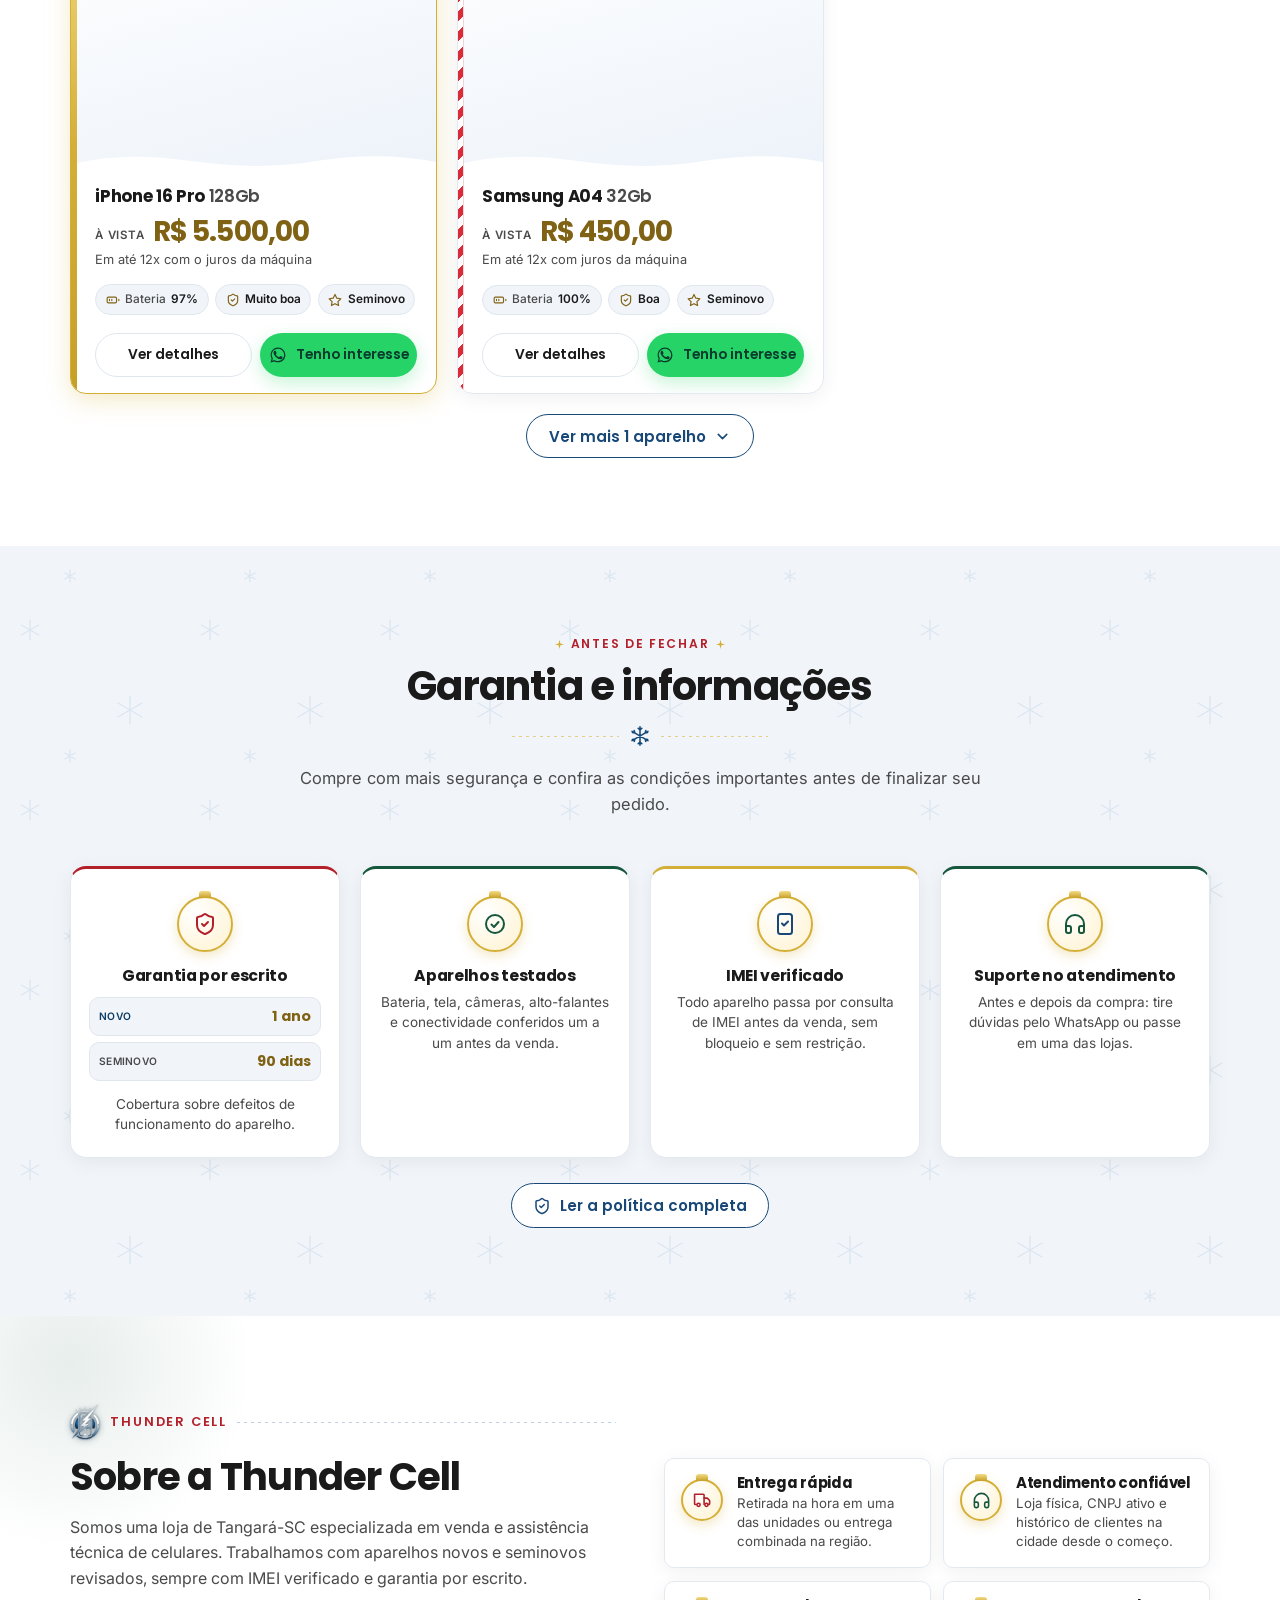
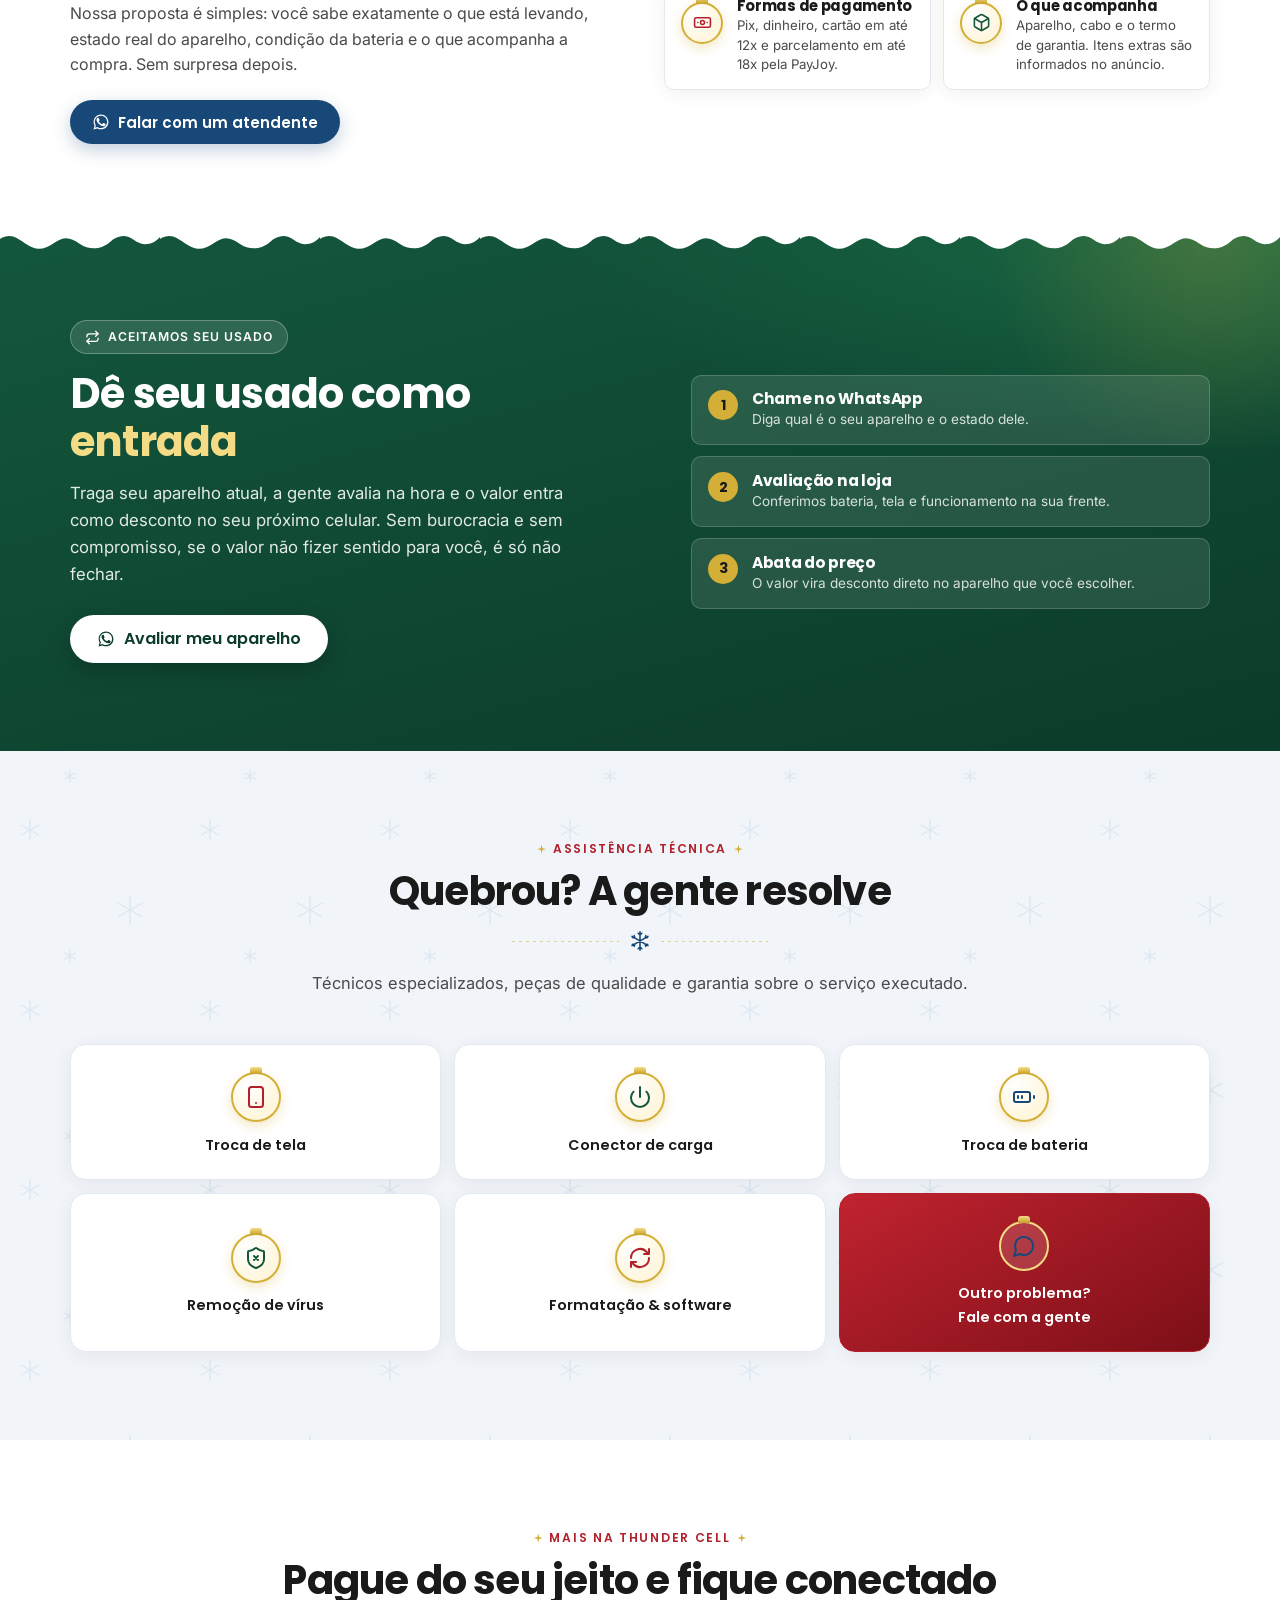
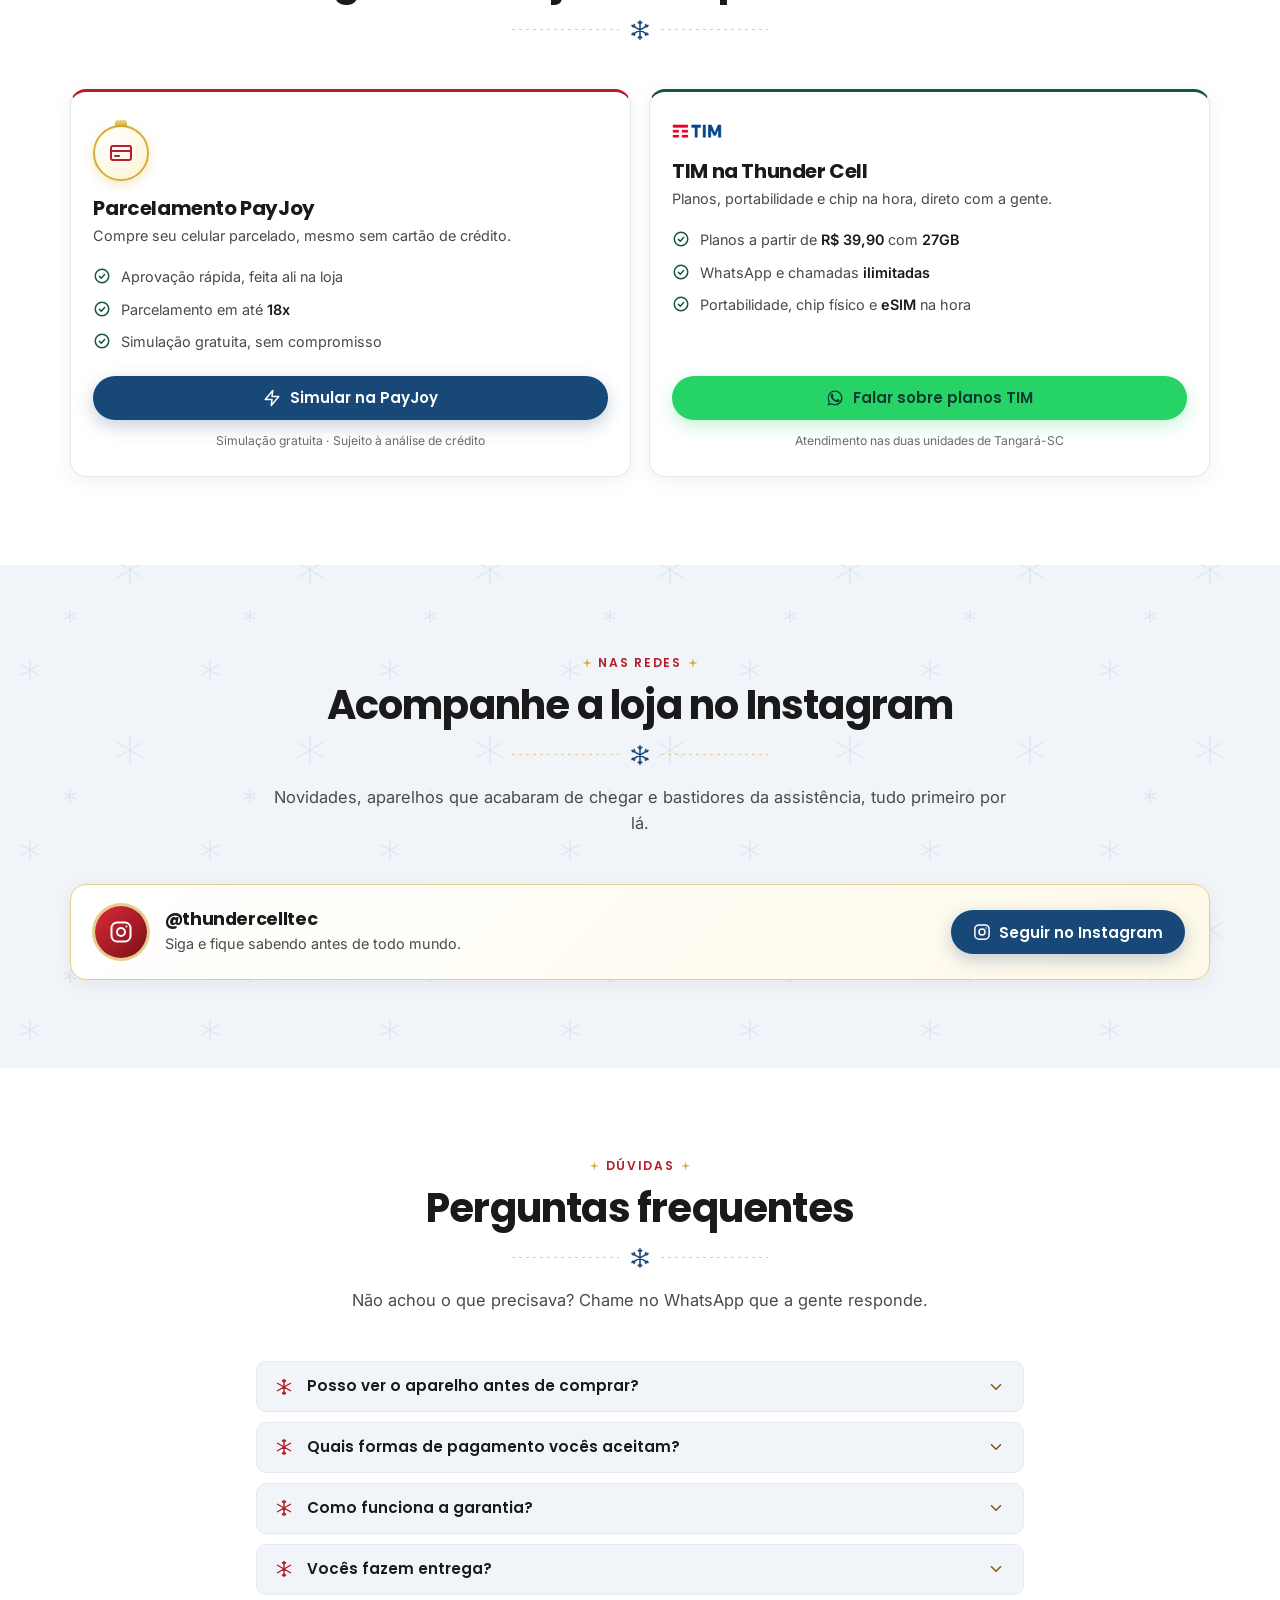
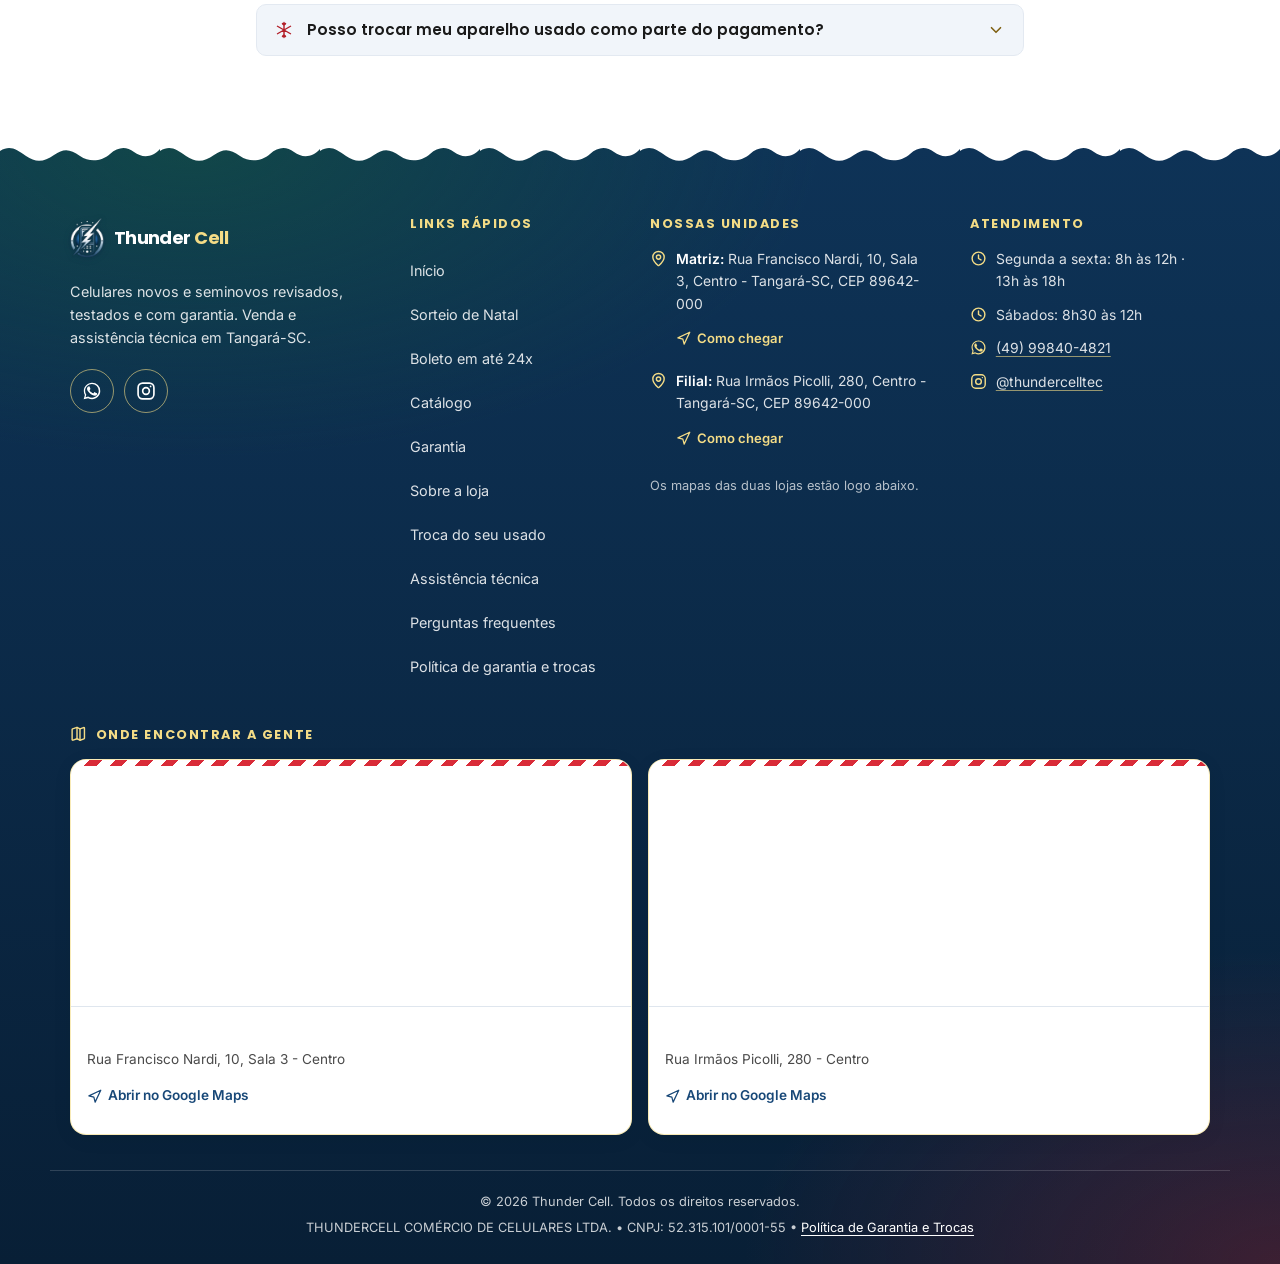
==== commit bf5af18e: "natal" ====
--- a/index.html
+++ b/index.html
@@ -418,7 +418,7 @@
 <!-- Faixa do sorteio de Natal (só com o tema ligado): leva até #sorteio.
      Depois da data do sorteio o natal.js troca o texto sozinho. -->
 <a class="natal-faixa" data-natal href="#sorteio">
-    <span class="natal-faixa__txt" data-natal-faixa>🎄 Compras acima de <strong>R$ 50</strong> concorrem a <strong>3 prêmios</strong> - sorteio 24/12 às 18h</span>
+    <span class="natal-faixa__txt" data-natal-faixa>🎄 Compras acima de <strong>R$ 50</strong> concorrem a <strong>3 prêmios</strong> — sorteio 24/12 às 18h</span>
 </a>
 
 <!-- Barra fina fixa no topo: leva para #boleto; o X dispensa e lembra a escolha.
@@ -575,8 +575,8 @@
            Brasília). O natal.js faz a contagem regressiva a partir dele e,
            passada a data, troca tudo por "Sorteio realizado!".
          • Fotos dos prêmios: assets/img/natal/ (iphone-15, redmi-a7-pro e
-           jbl-tune-770, em .webp ou .png). Se o arquivo não existir, o
-           `onerror` tenta o .png e, não achando, mostra um espaço desenhado
+           jbl-tune-770), em PNG com fundo transparente e já aparado.
+           Se o arquivo não existir, o `onerror` mostra um espaço desenhado
            no lugar — nunca imagem quebrada.
          • PREENCHER DEPOIS: o link do regulamento e o número do Certificado
            de Autorização, no fim da seção (procure por "PREENCHER").
@@ -600,8 +600,8 @@
                             <span class="premio__brilho"></span>
                             <div class="premio__foto">
                                 <span class="premio__foto-in">
-                                    <img src="assets/img/natal/iphone-15.webp" alt="" width="600" height="600" loading="lazy" decoding="async"
-                                         onerror="if(!this.dataset.t){this.dataset.t=1;this.src=this.src.replace(/\.webp$/,'.png')}else{this.closest('.premio__foto').classList.add('sem-foto')}" />
+                                    <img src="assets/img/natal/iphone-15.png" alt="" width="832" height="1120" loading="lazy" decoding="async"
+                                         onerror="this.closest('.premio__foto').classList.add('sem-foto')" />
                                     <span class="premio__vazio"><svg class="icon"><use href="#i-presente"></use></svg>Foto em breve</span>
                                 </span>
                             </div>
@@ -617,8 +617,8 @@
                             <span class="premio__brilho"></span>
                             <div class="premio__foto">
                                 <span class="premio__foto-in">
-                                    <img src="assets/img/natal/redmi-a7-pro.webp" alt="" width="600" height="600" loading="lazy" decoding="async"
-                                         onerror="if(!this.dataset.t){this.dataset.t=1;this.src=this.src.replace(/\.webp$/,'.png')}else{this.closest('.premio__foto').classList.add('sem-foto')}" />
+                                    <img src="assets/img/natal/redmi-a7-pro.png" alt="" width="379" height="456" loading="lazy" decoding="async"
+                                         onerror="this.closest('.premio__foto').classList.add('sem-foto')" />
                                     <span class="premio__vazio"><svg class="icon"><use href="#i-presente"></use></svg>Foto em breve</span>
                                 </span>
                             </div>
@@ -634,8 +634,8 @@
                             <span class="premio__brilho"></span>
                             <div class="premio__foto">
                                 <span class="premio__foto-in">
-                                    <img src="assets/img/natal/jbl-tune-770.webp" alt="" width="600" height="600" loading="lazy" decoding="async"
-                                         onerror="if(!this.dataset.t){this.dataset.t=1;this.src=this.src.replace(/\.webp$/,'.png')}else{this.closest('.premio__foto').classList.add('sem-foto')}" />
+                                    <img src="assets/img/natal/jbl-tune-770.png" alt="" width="618" height="719" loading="lazy" decoding="async"
+                                         onerror="this.closest('.premio__foto').classList.add('sem-foto')" />
                                     <span class="premio__vazio"><svg class="icon"><use href="#i-presente"></use></svg>Foto em breve</span>
                                 </span>
                             </div>
@@ -681,7 +681,8 @@
                 <!-- PREENCHER: troque o href pelo link do regulamento e os
                      tracinhos pelo número do certificado. -->
                 <p class="sorteio__legal">
-                    <a href="#sorteio">Consulte o regulamento</a>
+                    <a href="#sorteio">Consulte o regulamento</a> ·
+                    <span>Certificado de Autorização</span> <span>SPA/MF nº ________</span>
                 </p>
             </div>
         </div>
--- a/assets/css/natal.css
+++ b/assets/css/natal.css
@@ -505,26 +505,30 @@
    Camadas, de trás para a frente: brilho → foto → caixa → tampa. */
 .tema-natal .premio__palco {
     position: relative;
-    width: min(100%, 220px);
-    aspect-ratio: 10 / 11;
+    /* Mesma largura nos três cards = as três fotos do mesmo tamanho. */
+    width: min(100%, clamp(100px, 32vw, 170px));
+    aspect-ratio: 10 / 13;
     margin-inline: auto;
 }
 .tema-natal .premio__brilho {
     position: absolute;
-    left: 50%; top: 2%;
-    width: 104%;
+    left: 50%; top: 4%;
+    width: 100%;
     aspect-ratio: 1;
     transform: translateX(-50%);
     border-radius: 50%;
-    background: radial-gradient(circle, rgba(244, 220, 134, 0.95) 0%, rgba(244, 220, 134, 0.45) 38%, transparent 68%);
+    background: radial-gradient(circle, rgba(244, 220, 134, 0.9) 0%, rgba(244, 220, 134, 0.4) 38%, transparent 68%);
     opacity: 0.75;
 }
+/* Moldura invisível do prêmio: a mesma caixa nos três cards, então as três
+   fotos ficam com a mesma altura e apoiadas na mesma linha (a boca da caixa
+   de presente). A foto é um PNG recortado — nada de fundo, borda, cantos
+   arredondados ou `overflow` aqui, senão o produto volta a ser cortado.
+   Os 7% livres em cima são a folga do "flutuar" (sobe 9px). */
 .tema-natal .premio__foto {
     position: absolute;
-    left: 50%; top: 4%;
-    width: 74%;
-    aspect-ratio: 1;
-    transform: translateX(-50%);
+    left: 6%; right: 6%;
+    top: 7%; bottom: 27%;
     transition: transform 0.9s cubic-bezier(0.2, 1.3, 0.4, 1) 0.45s, opacity 0.4s ease 0.45s;
 }
 .tema-natal .premio__foto-in {
@@ -532,21 +536,23 @@
     display: block;
     width: 100%;
     height: 100%;
-    overflow: hidden;
-    border-radius: 18px;
-    background: #fff;
-    border: 2px solid var(--ouro);
-    box-shadow: 0 8px 20px rgba(0, 0, 0, 0.18);
 }
 .tema-natal .premio__foto img {
     width: 100%;
     height: 100%;
-    object-fit: cover;
+    /* Inteira, na proporção original, apoiada na base. Nunca `cover`. */
+    object-fit: contain;
+    object-position: center bottom;
+    /* Sombra que acompanha o contorno do produto (box-shadow desenharia um
+       retângulo em volta do PNG). */
+    filter: drop-shadow(0 8px 10px rgba(60, 30, 0, 0.3));
 }
 /* Sem o arquivo da foto: um espaço desenhado, nunca imagem quebrada. */
 .tema-natal .premio__vazio {
     position: absolute;
-    inset: 0;
+    inset: 8% 10% 0;
+    border-radius: 16px;
+    border: 2px dashed var(--ouro);
     display: none;
     place-items: center;
     align-content: center;
@@ -575,14 +581,14 @@
 }
 .tema-natal .premio__caixa {
     bottom: 0;
-    width: 62%;
+    width: 56%;
     transform: translateX(-50%);
     filter: drop-shadow(0 6px 8px rgba(0, 0, 0, 0.2));
 }
 /* Estado FINAL (aberto) é o padrão: sem JavaScript, o prêmio já aparece. */
 .tema-natal .premio__tampa {
-    bottom: 31%;
-    width: 68.2%;
+    bottom: 23.5%;
+    width: 61.6%;
     transform: translate(-64%, -230%) rotate(-30deg);
     opacity: 0;
     transition: transform 0.9s cubic-bezier(0.3, 1.2, 0.5, 1) 0.2s, opacity 0.45s ease 0.7s;
@@ -595,7 +601,7 @@
     transition: none;
 }
 .tema-natal.natal-js .premio:not(.natal-visivel) .premio__foto {
-    transform: translate(-50%, 62%) scale(0.3);
+    transform: translateY(62%) scale(0.3);
     opacity: 0;
     transition: none;
 }
@@ -609,9 +615,35 @@
 }
 .tema-natal .premio--1 .premio__nome { font-size: clamp(1.3rem, 6vw, 1.6rem); }
 
+/* Celular: o 1º prêmio ocupa a linha inteira, mas a foto tem o mesmo tamanho
+   das outras duas — o destaque vem do card largo e do nome maior ao lado. */
+@media (max-width: 699px) {
+    .tema-natal .premio--1 {
+        grid-template-columns: auto 1fr;
+        align-items: center;
+        column-gap: 1rem;
+        padding: 1rem 1rem 0.9rem;
+        text-align: left;
+    }
+    /* Largura explícita: numa coluna `auto` o "100%" da regra geral vale zero. */
+    .tema-natal .premio--1 .premio__palco {
+        grid-column: 1;
+        grid-row: 1 / span 2;
+        margin: 0;
+        width: clamp(100px, 32vw, 170px);
+    }
+    .tema-natal .premio--1 .premio__ordem {
+        position: static;
+        transform: none;
+        grid-column: 2;
+        align-self: end;
+        justify-self: start;
+    }
+    .tema-natal .premio--1 .premio__nome { grid-column: 2; align-self: start; }
+}
 @media (min-width: 700px) {
     .tema-natal .sorteio { padding: 2.4rem 2rem 1.8rem; gap: 1.8rem; }
-    .tema-natal .premios { grid-template-columns: 1.15fr 1fr 1fr; gap: 1rem; align-items: end; }
+    .tema-natal .premios { grid-template-columns: repeat(3, minmax(0, 1fr)); gap: 1rem; }
     .tema-natal .premio--1 { grid-column: auto; }
     .tema-natal .premio { padding-inline: 1rem; }
 }
@@ -1008,6 +1040,12 @@
 }
 .tema-natal .barra-wa__sorteio .icon { width: 20px; height: 20px; color: var(--natal-ouro-claro); }
 .tema-natal .barra-wa__sorteio:active { transform: scale(0.95); }
+/* Tela estreita: o atalho fica só com o ícone (o nome vem do aria-label),
+   para "Chamar no WhatsApp" caber inteiro no botão ao lado. */
+@media (max-width: 379px) {
+    .tema-natal .barra-wa__sorteio { width: 48px; padding-inline: 0; justify-content: center; font-size: 0; gap: 0; }
+    .tema-natal .barra-wa__sorteio .icon { width: 22px; height: 22px; }
+}
 @media (min-width: 900px) {
     .tema-natal .barra-wa { border-top: 0; }
     .tema-natal .barra-wa__sorteio { min-height: 54px; box-shadow: 0 10px 24px rgba(125, 15, 23, 0.35); }
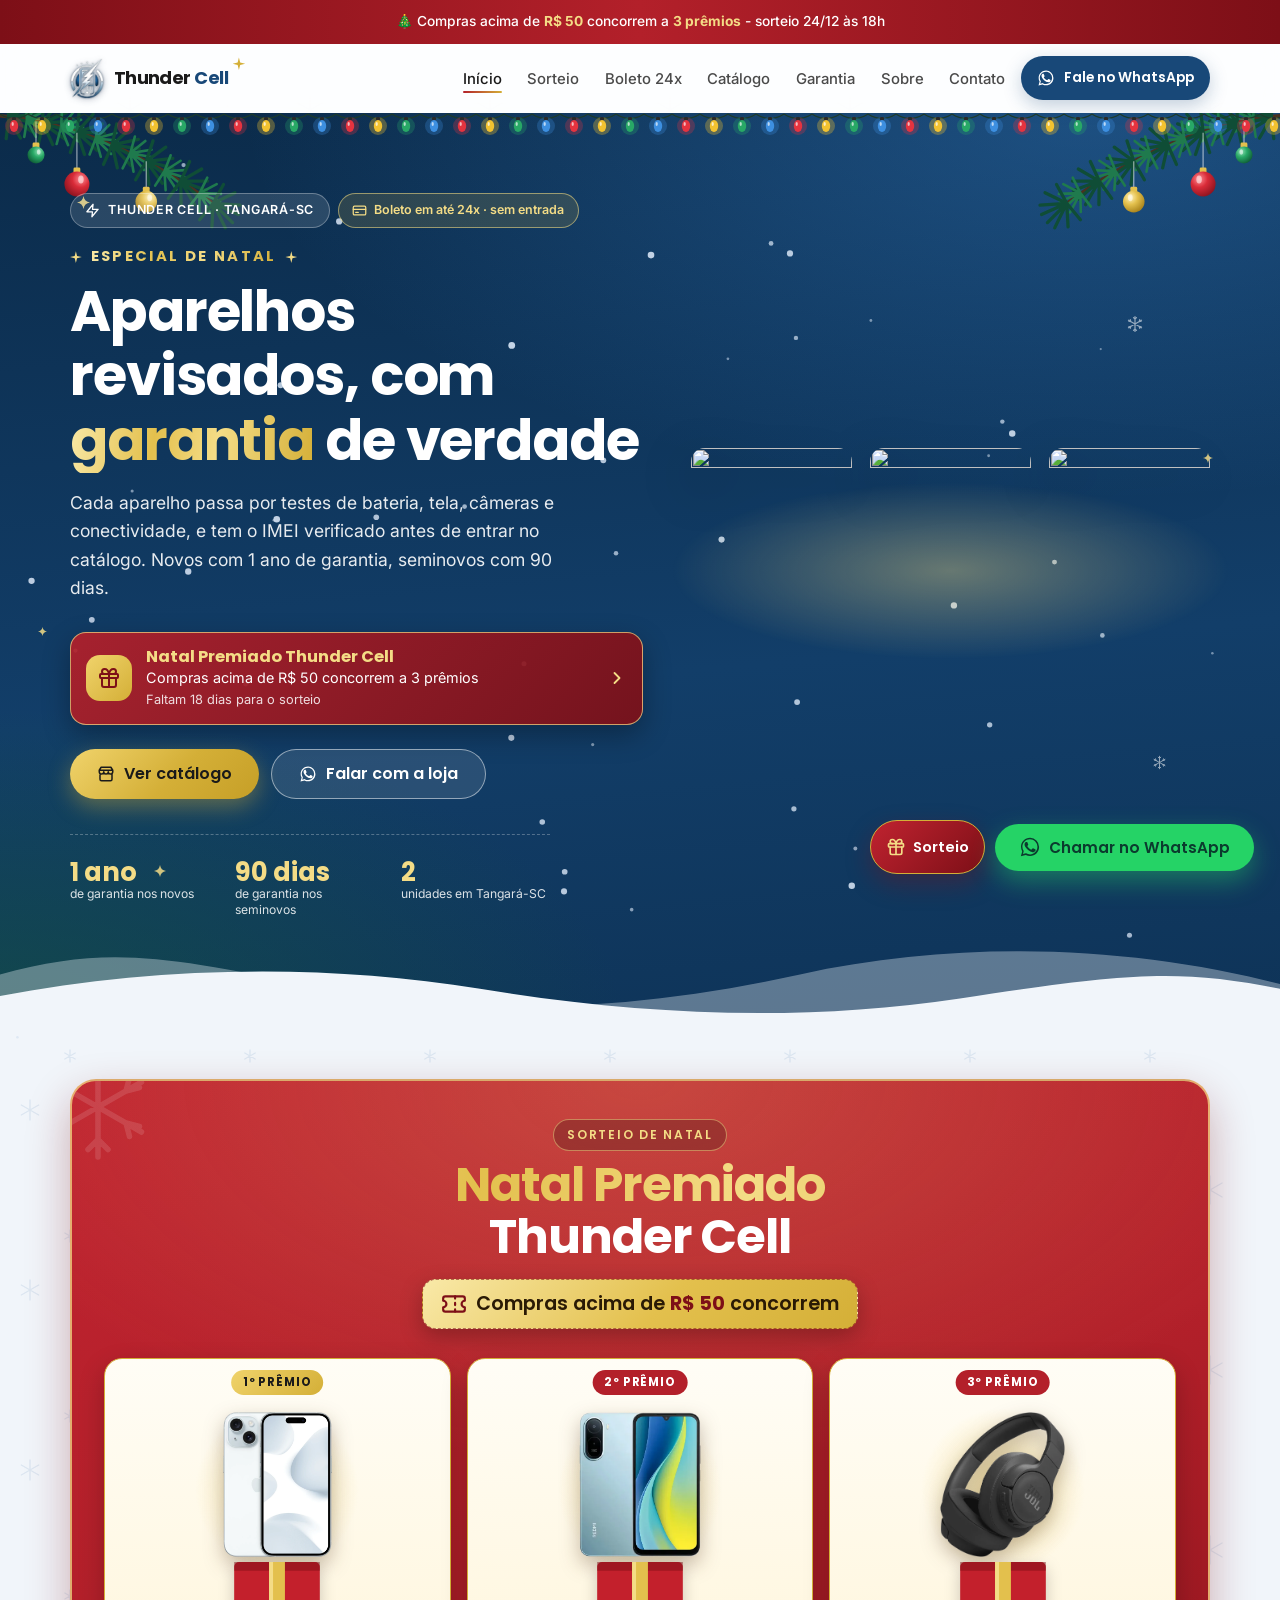
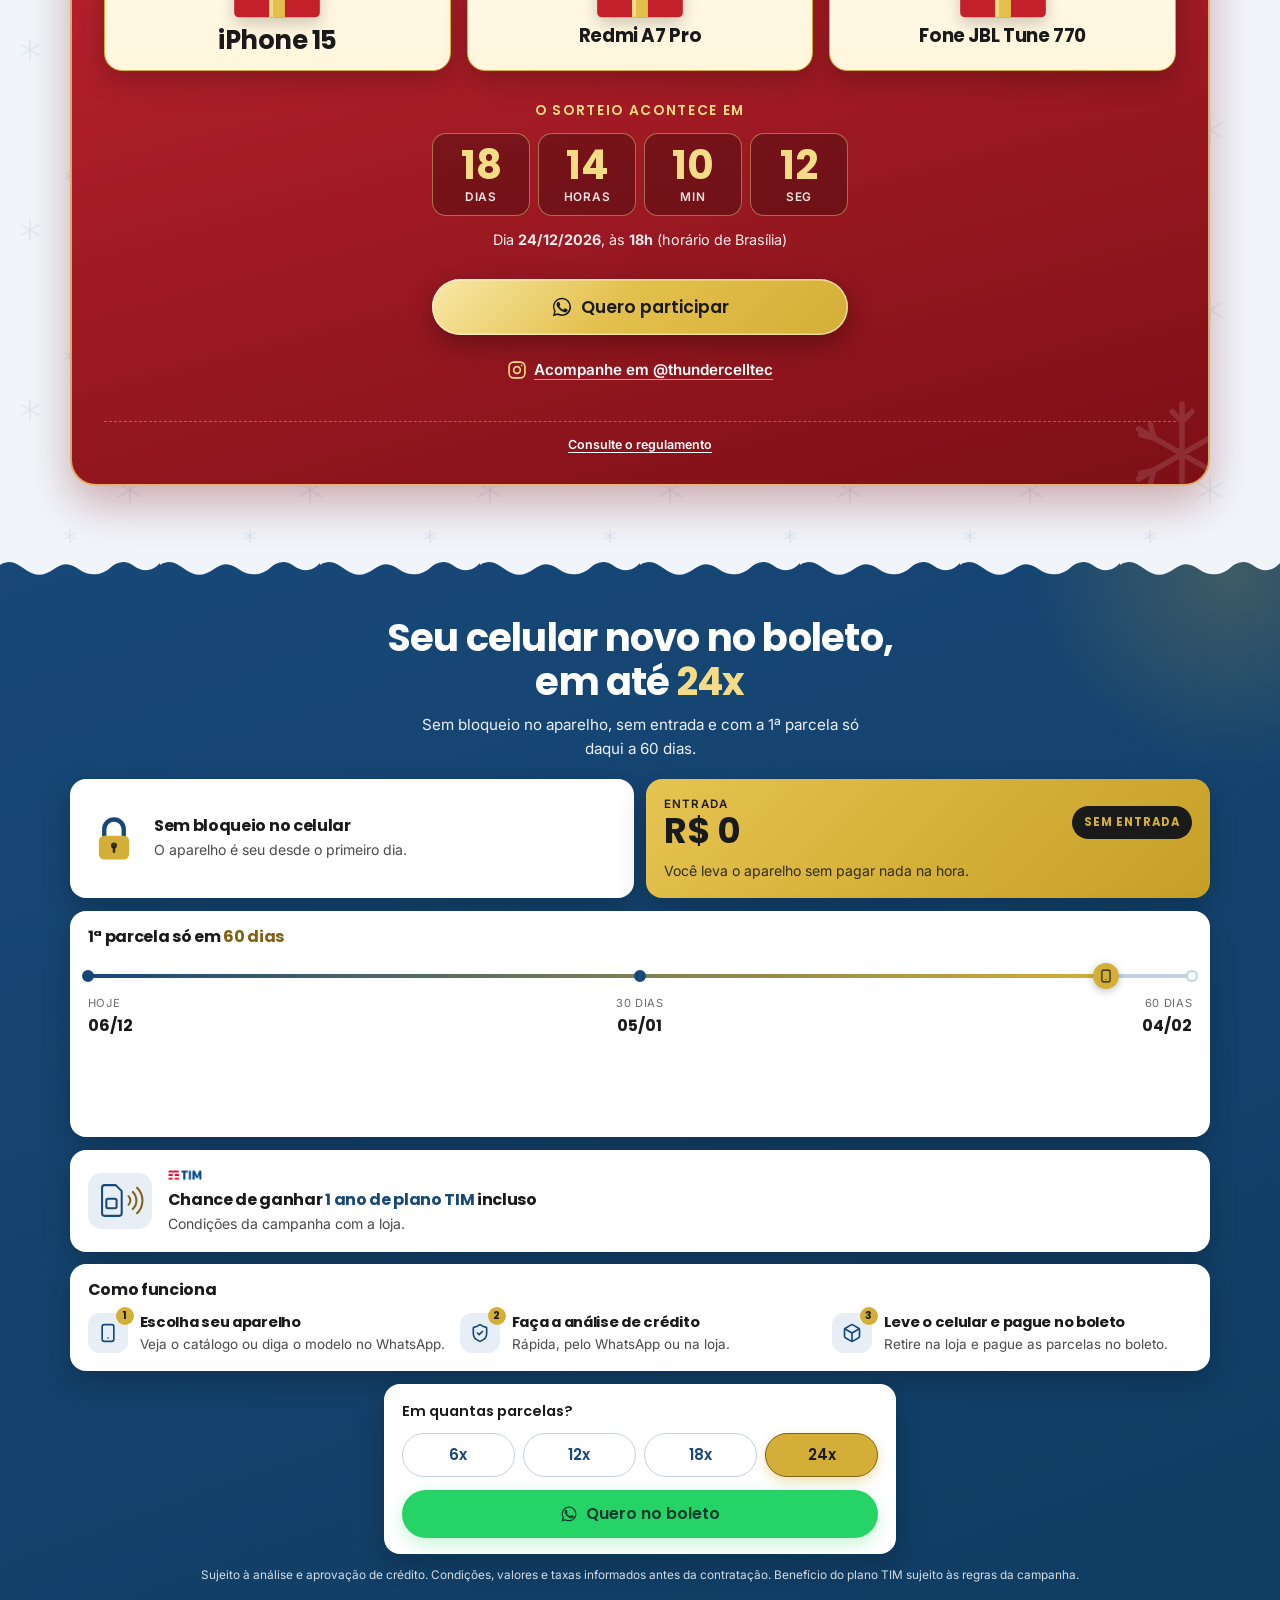
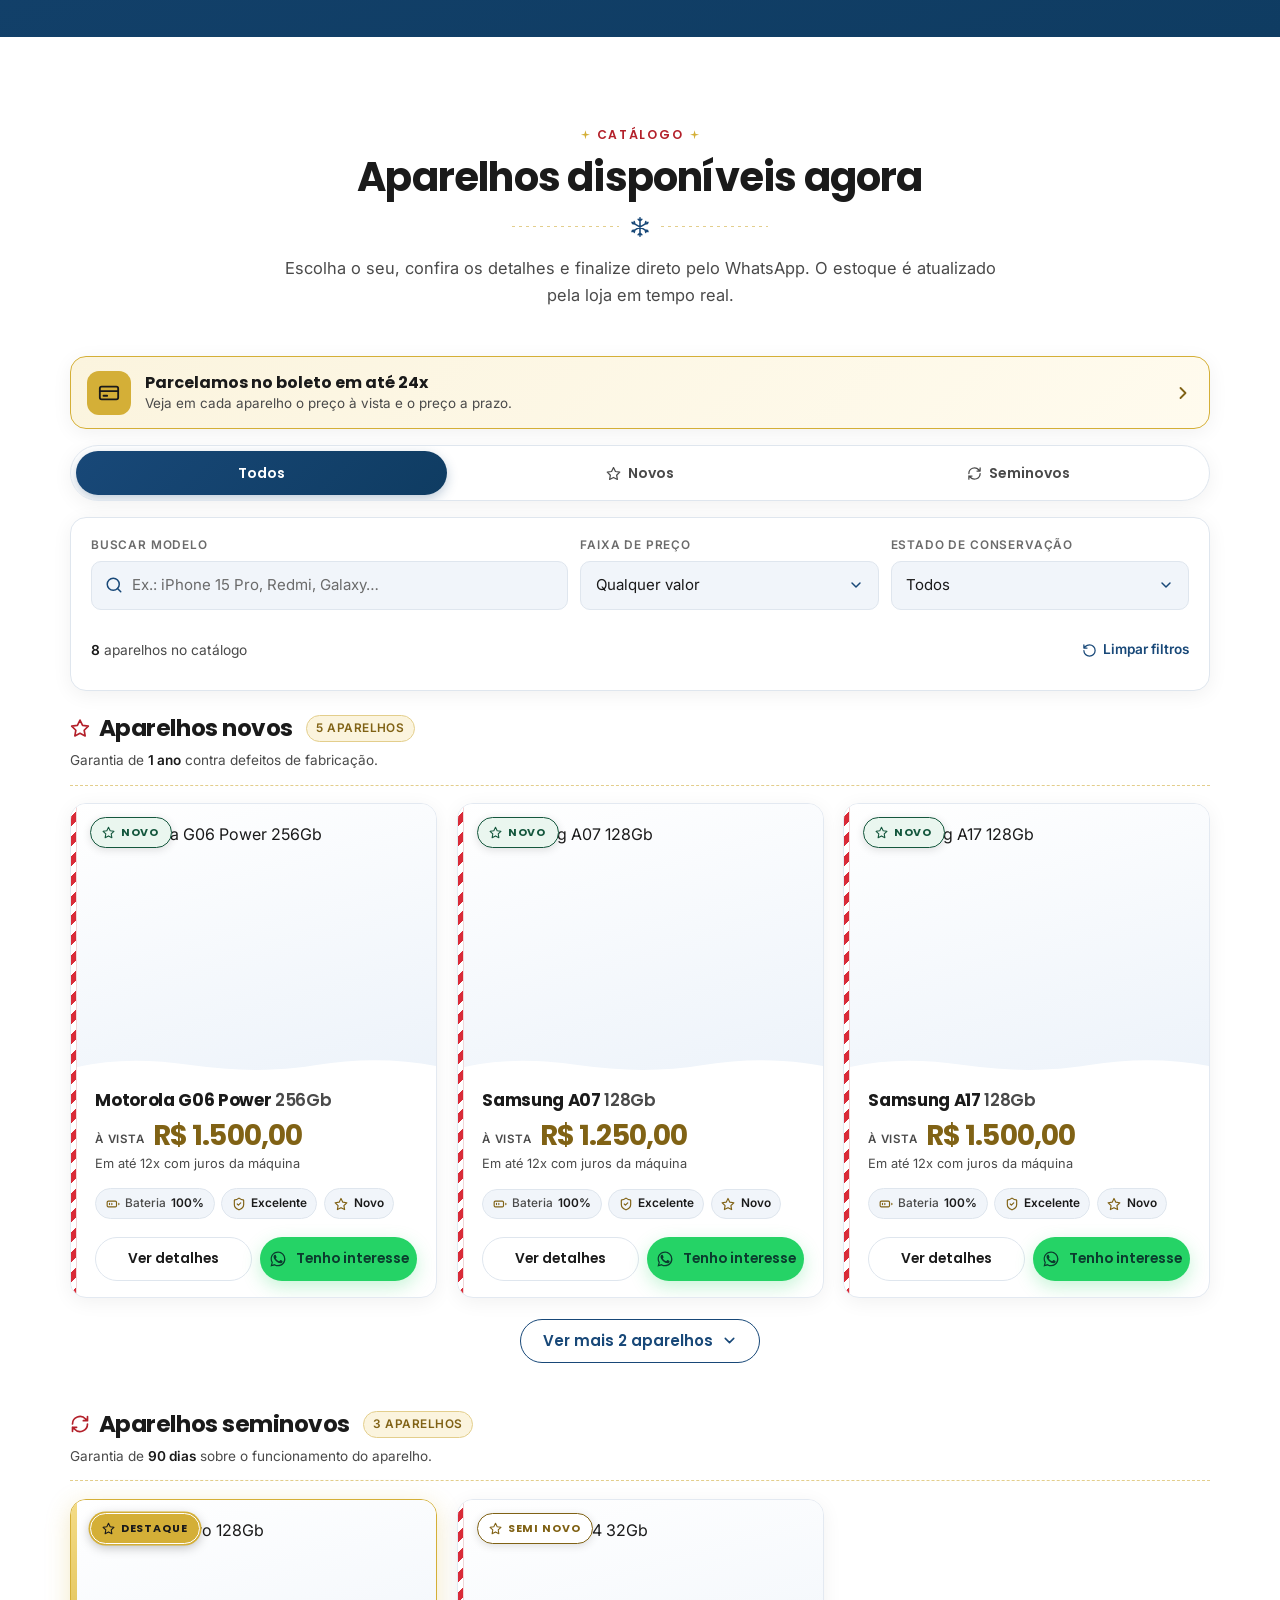
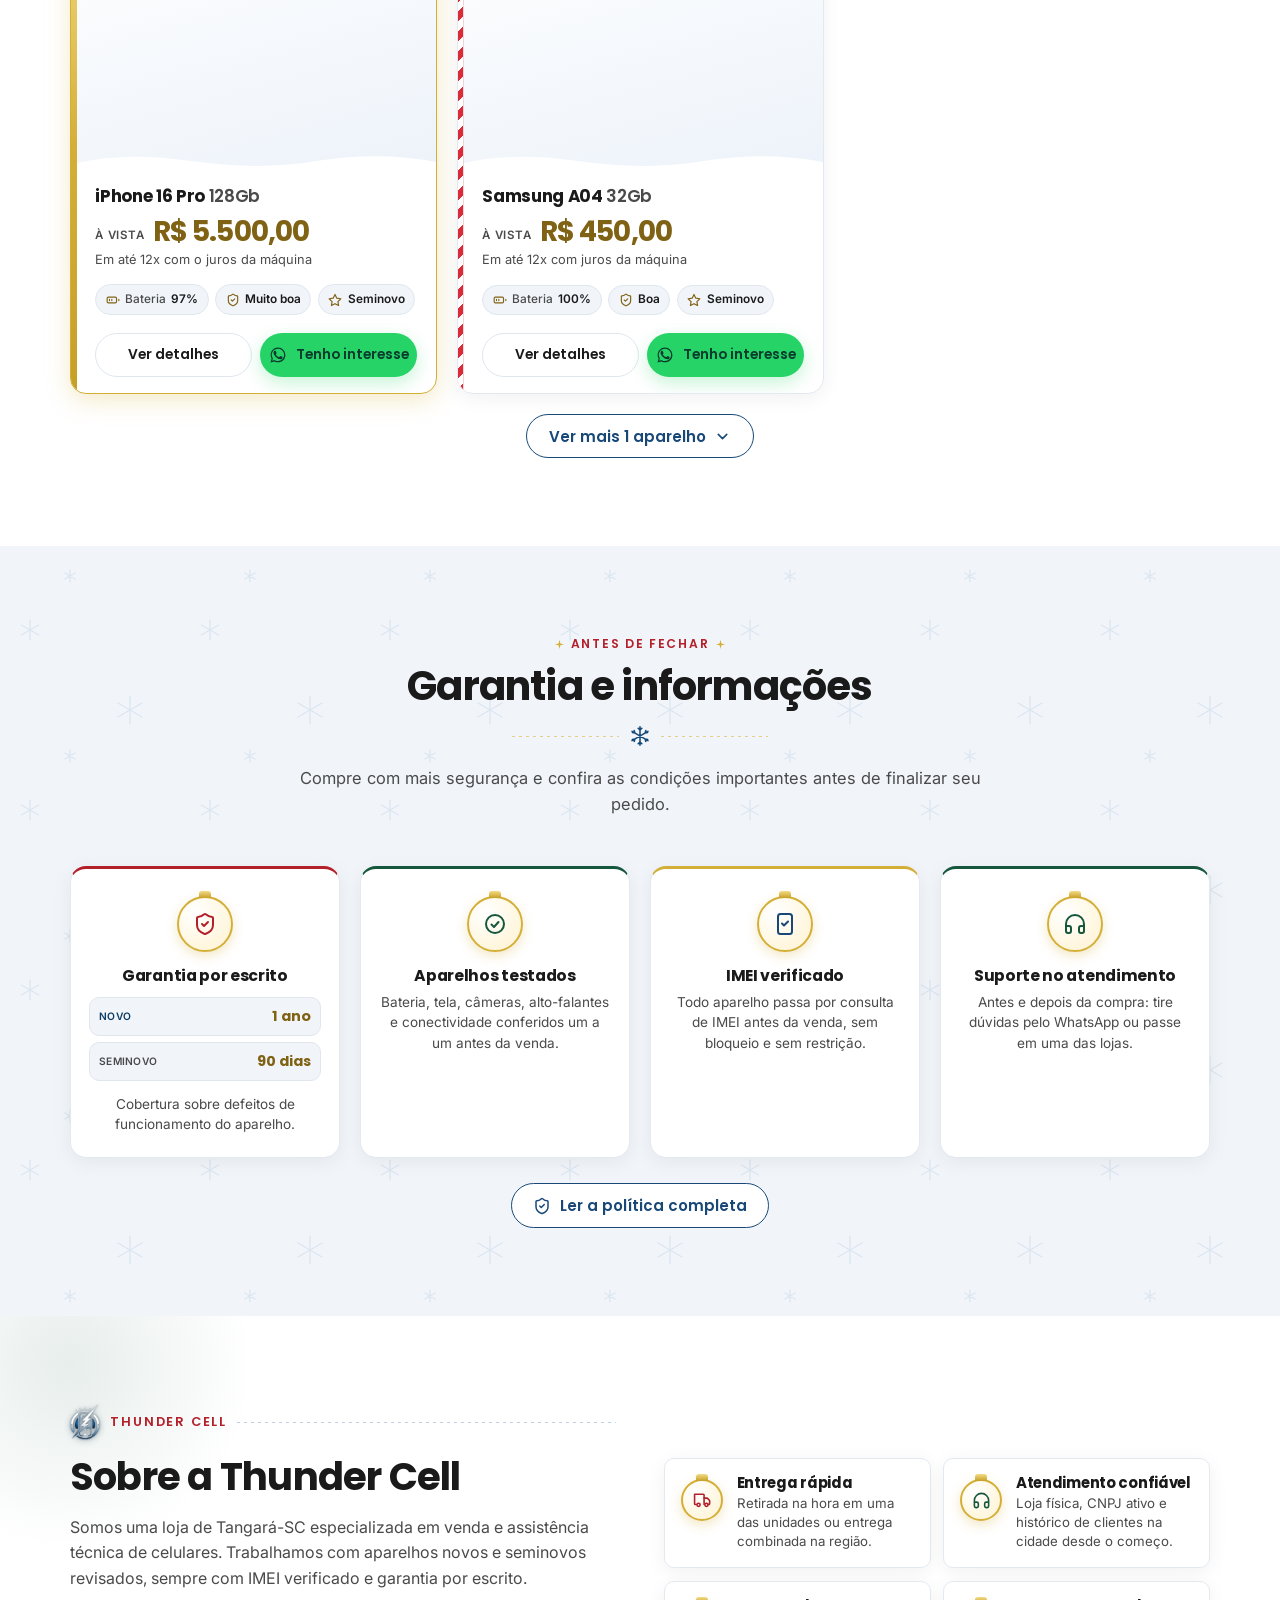
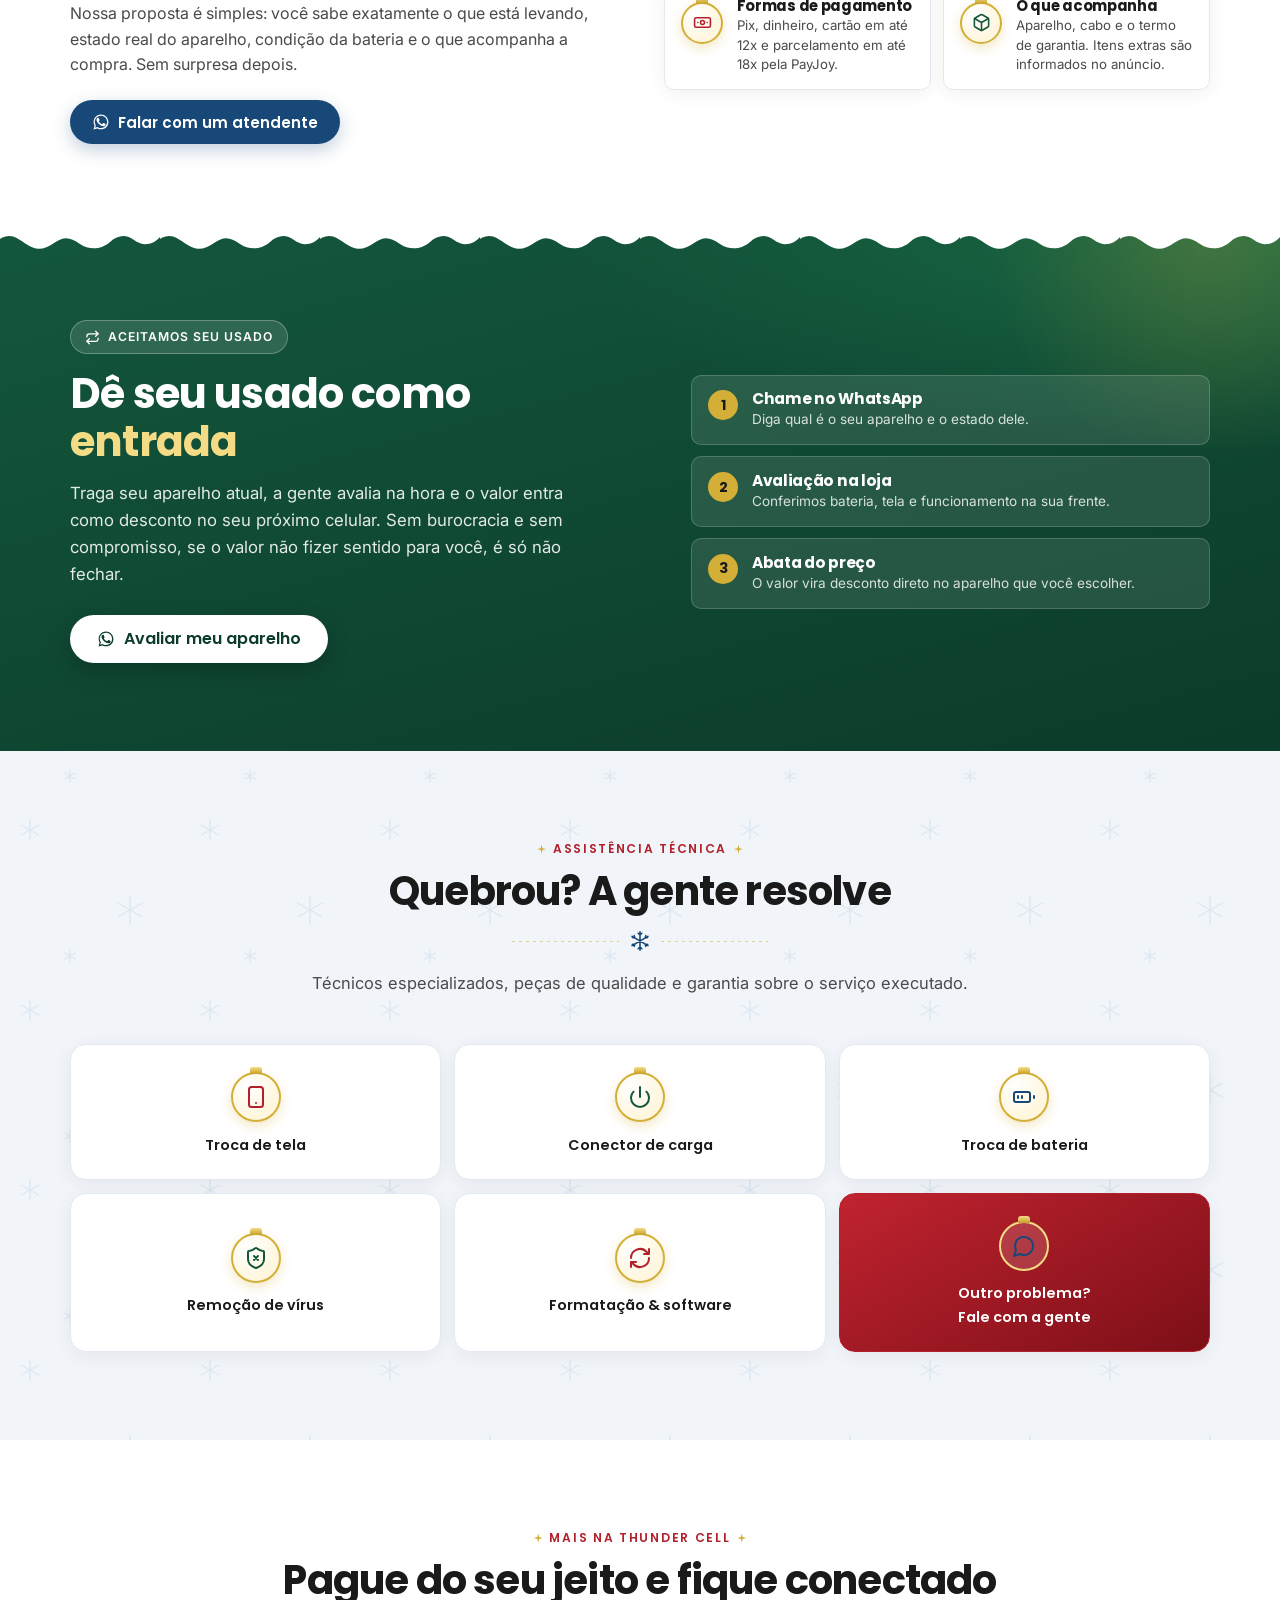
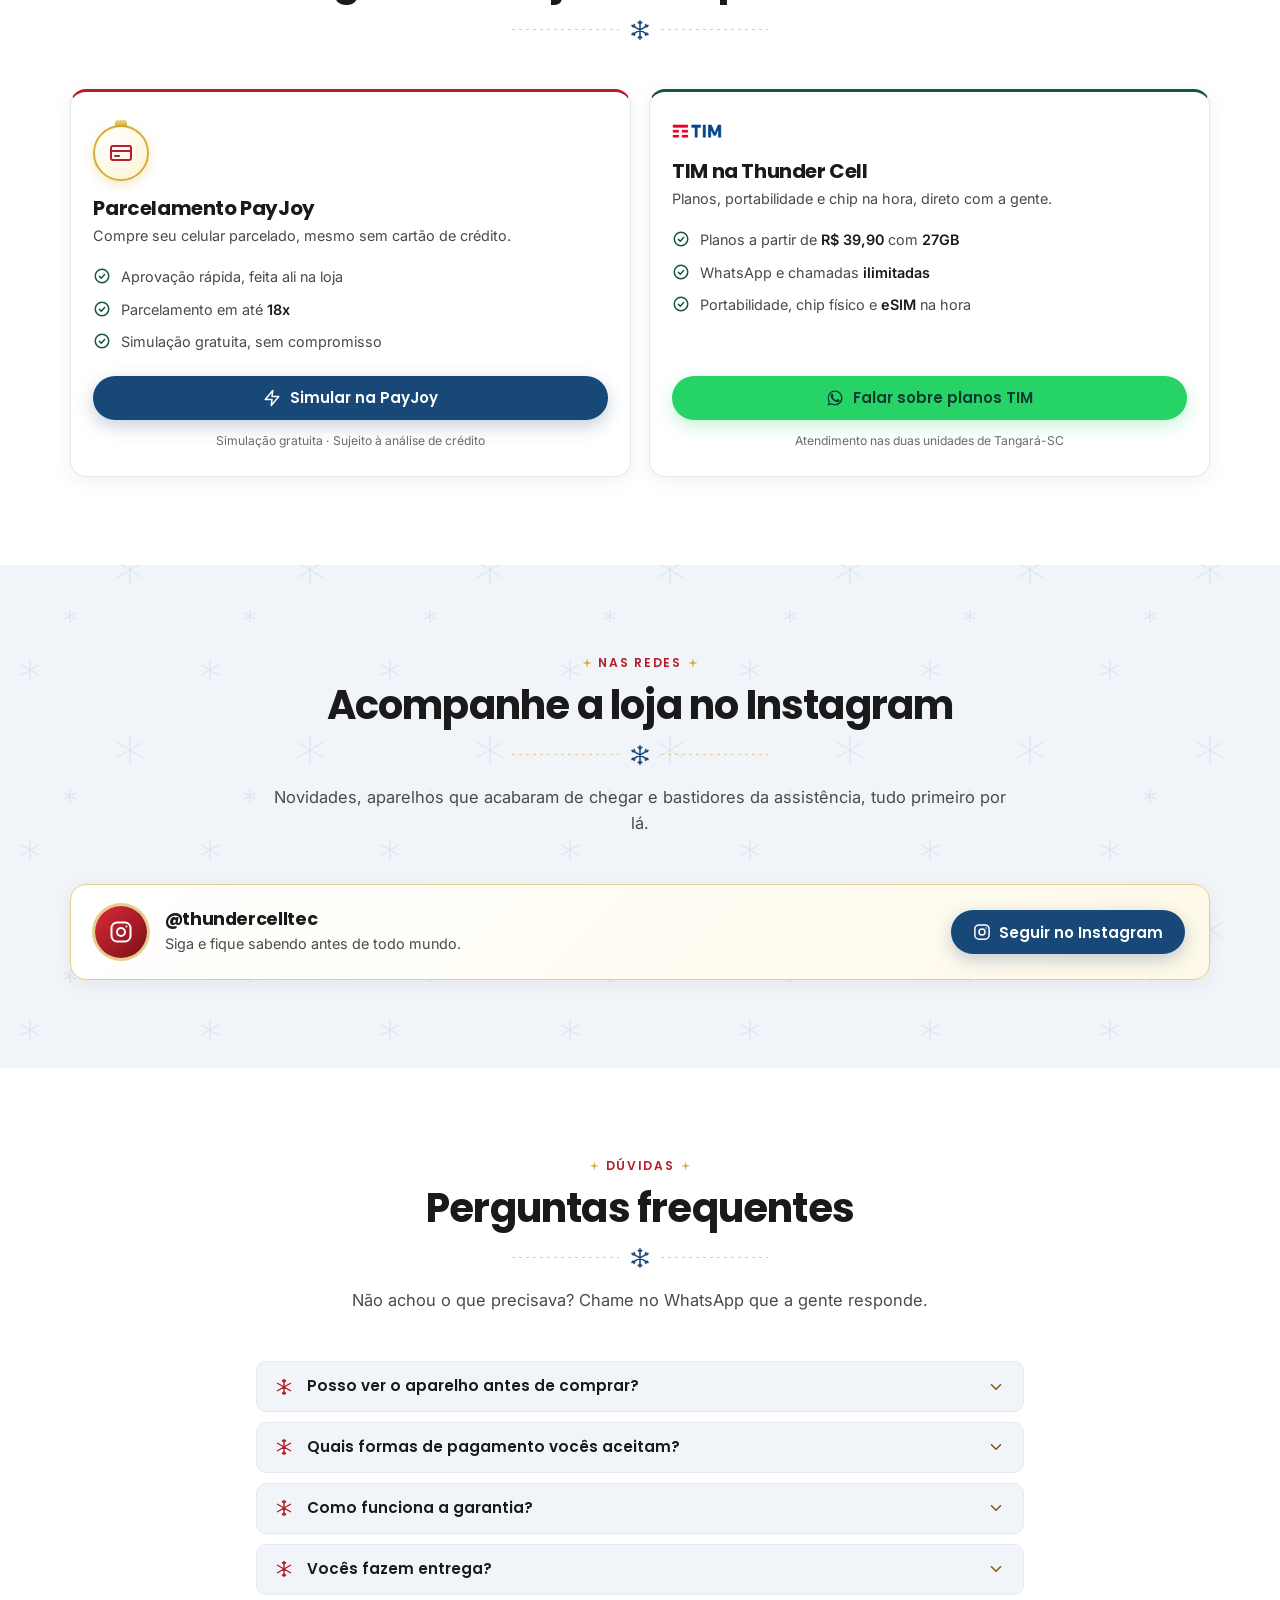
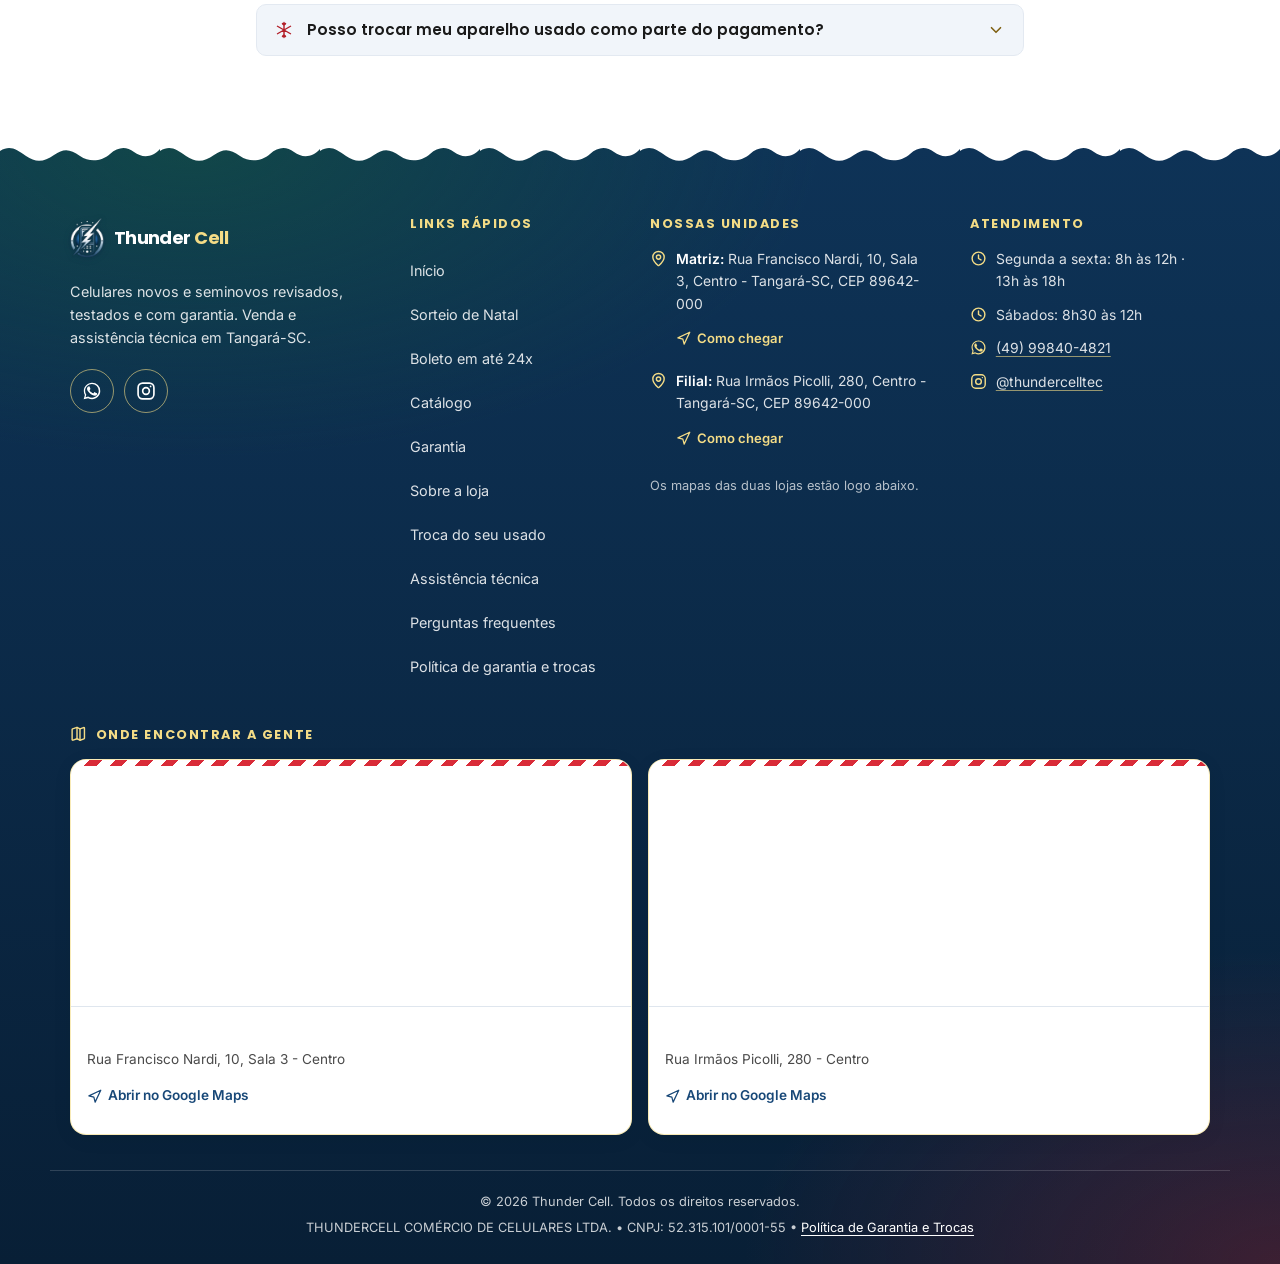
==== commit cc211341: "natal" ====
--- a/index.html
+++ b/index.html
@@ -418,7 +418,7 @@
 <!-- Faixa do sorteio de Natal (só com o tema ligado): leva até #sorteio.
      Depois da data do sorteio o natal.js troca o texto sozinho. -->
 <a class="natal-faixa" data-natal href="#sorteio">
-    <span class="natal-faixa__txt" data-natal-faixa>🎄 Compras acima de <strong>R$ 50</strong> concorrem a <strong>3 prêmios</strong> — sorteio 24/12 às 18h</span>
+    <span class="natal-faixa__txt" data-natal-faixa>🎄 Compras acima de <strong>R$ 50</strong> concorrem a <strong>3 prêmios</strong> - sorteio 24/12 às 18h</span>
 </a>
 
 <!-- Barra fina fixa no topo: leva para #boleto; o X dispensa e lembra a escolha.
@@ -681,8 +681,7 @@
                 <!-- PREENCHER: troque o href pelo link do regulamento e os
                      tracinhos pelo número do certificado. -->
                 <p class="sorteio__legal">
-                    <a href="#sorteio">Consulte o regulamento</a> ·
-                    <span>Certificado de Autorização</span> <span>SPA/MF nº ________</span>
+                    <a href="#sorteio">Consulte o regulamento</a>
                 </p>
             </div>
         </div>
